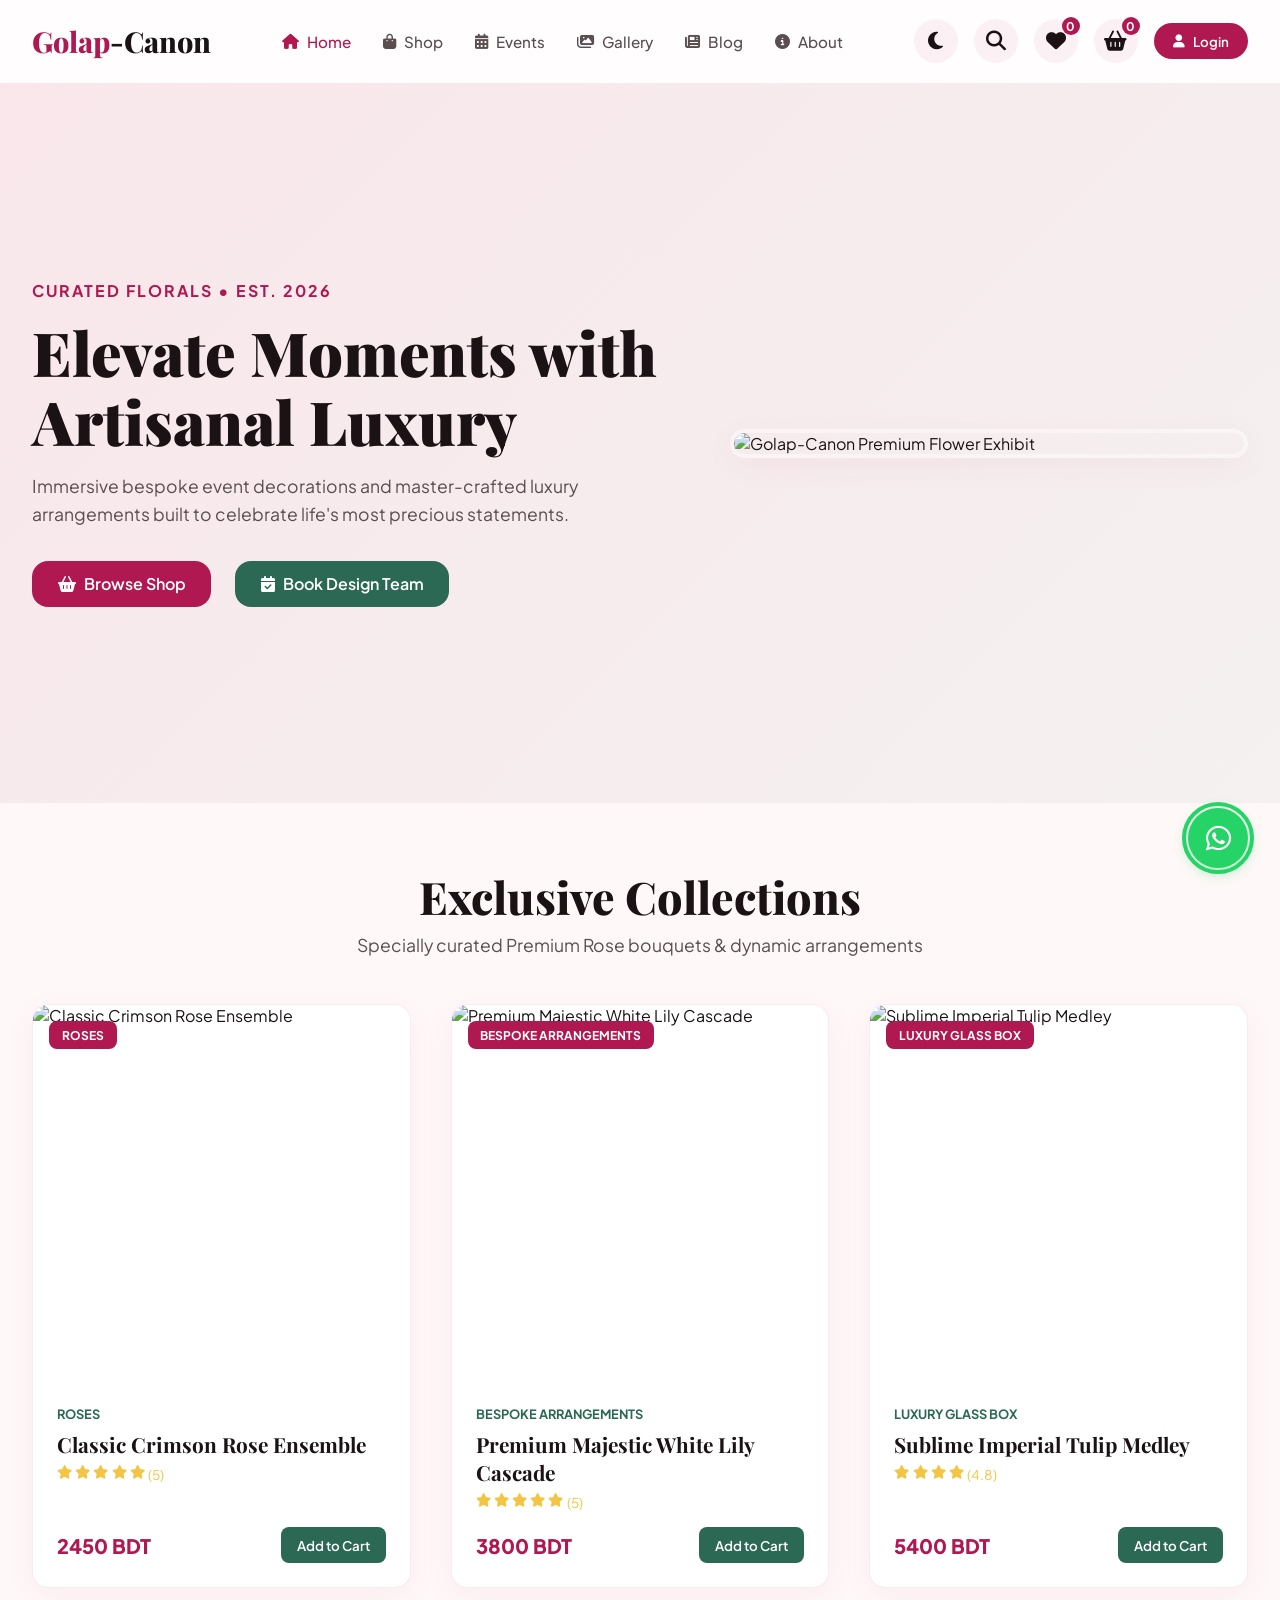
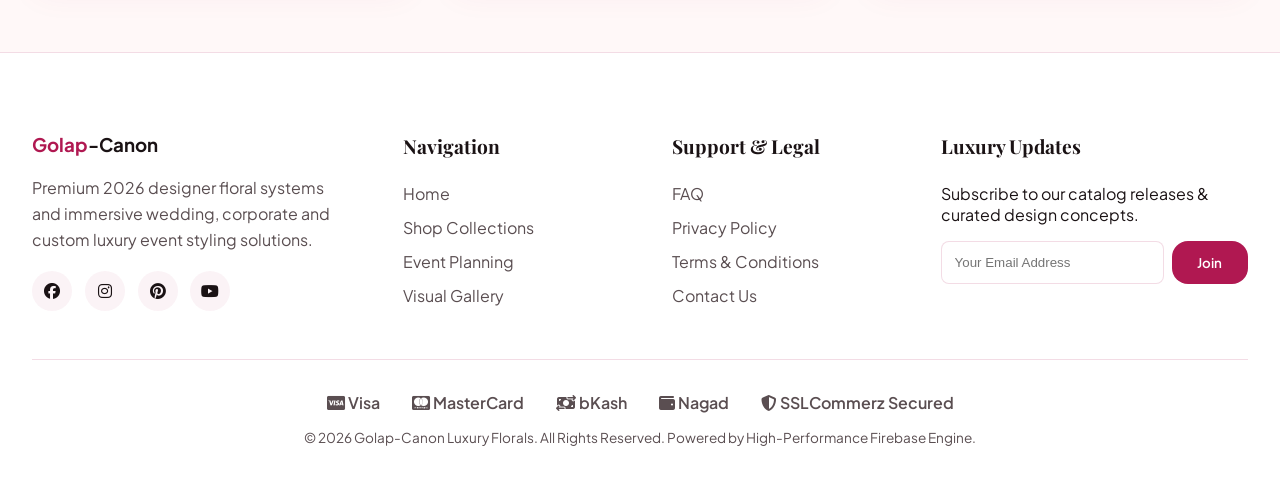
==== index.html @ d7769d06 "Add files via upload" ====
<!DOCTYPE html>
<html lang="en">
<head>
  <meta charset="UTF-8">
  <meta name="viewport" content="width=device-width, initial-scale=1.0">
  <title>Golap-Canon | Premium Luxury Flowers & Event Management</title>
  
  <!-- SEO Meta Tags -->
  <meta name="description" content="Discover premium luxury floral arrangements and bespoke event design. Wedding decoration, corporate setups, and instant delivery orders via Golap-Canon.">
  <meta name="keywords" content="flowers, event management, florist, wedding decor, Bangladesh florists, premium flowers, rose delivery, luxury bouquet">
  <meta name="author" content="Golap-Canon Team">
  <meta property="og:title" content="Golap-Canon | Premium Luxury Flowers & Event Management">
  <meta property="og:description" content="Experience premium floral luxury and expert event planning with immediate delivery.">
  <meta property="og:type" content="website">
  <meta name="twitter:card" content="summary_large_image">

  <!-- Schema.org Markup -->
  <script type="application/ld+json">
  {
    "@context": "https://schema.org",
    "@type": "Florist",
    "name": "Golap-Canon",
    "image": "https://images.unsplash.com/photo-1526047932273-341f2a7631f9",
    "priceRange": "$$$",
    "address": {
      "@type": "PostalAddress",
      "addressLocality": "Dhaka",
      "addressCountry": "BD"
    }
  }
  </script>

  <!-- Google Fonts & FontAwesome -->
  <link rel="preconnect" href="https://fonts.googleapis.com">
  <link rel="preconnect" href="https://fonts.gstatic.com" crossorigin>
  <link href="https://fonts.googleapis.com/css2?family=Playfair+Display:ital,wght@0,400..900;1,400..900&family=Plus+Jakarta+Sans:wght@300;400;500;600;700&display=swap" rel="stylesheet">
  <link rel="stylesheet" href="https://cdnjs.cloudflare.com/ajax/libs/font-awesome/6.4.0/css/all.min.css">
  
  <!-- Main Stylesheet Link -->
  <link rel="stylesheet" href="style.css">

  <!-- Firebase Compat App & Services CDNs -->
  <script src="https://www.gstatic.com/firebasejs/10.8.0/firebase-app-compat.js"></script>
  <script src="https://www.gstatic.com/firebasejs/10.8.0/firebase-auth-compat.js"></script>
  <script src="https://www.gstatic.com/firebasejs/10.8.0/firebase-firestore-compat.js"></script>
</head>
<body class="light-theme">

  <!-- Main Navigation Header -->
  <header class="main-header">
    <div class="header-container">
      <a href="#home" class="logo">
        <span class="logo-accent">Golap</span>-Canon
      </a>
      
      <nav class="navbar" id="navbar">
        <a href="#home" class="nav-link active"><i class="fa-solid fa-house"></i> Home</a>
        <a href="#shop" class="nav-link"><i class="fa-solid fa-bag-shopping"></i> Shop</a>
        <a href="#events" class="nav-link"><i class="fa-solid fa-calendar-days"></i> Events</a>
        <a href="#gallery" class="nav-link"><i class="fa-solid fa-images"></i> Gallery</a>
        <a href="#blog" class="nav-link"><i class="fa-solid fa-newspaper"></i> Blog</a>
        <a href="#about" class="nav-link"><i class="fa-solid fa-info-circle"></i> About</a>
        <a href="#admin-dashboard" class="nav-link admin-only-link" id="nav-admin-link" style="display: none;"><i class="fa-solid fa-user-shield"></i> Admin Panel</a>
      </nav>

      <div class="header-actions">
        <button id="theme-toggle" class="action-btn" title="Toggle Dark/Light Mode">
          <i class="fa-solid fa-moon"></i>
        </button>
        <button id="search-toggle" class="action-btn" title="Search">
          <i class="fa-solid fa-magnifying-glass"></i>
        </button>
        <button id="wishlist-toggle-btn" class="action-btn badge-btn" title="Wishlist">
          <i class="fa-solid fa-heart"></i>
          <span class="badge" id="wishlist-badge">0</span>
        </button>
        <button id="cart-toggle-btn" class="action-btn badge-btn" title="Shopping Cart">
          <i class="fa-solid fa-shopping-basket"></i>
          <span class="badge" id="cart-badge">0</span>
        </button>
        <button id="auth-toggle-btn" class="action-btn-primary" title="Account Access">
          <i class="fa-solid fa-user"></i> <span id="auth-btn-txt">Login</span>
        </button>
        <button class="hamburger" id="hamburger-menu" title="Menu">
          <i class="fa-solid fa-bars"></i>
        </button>
      </div>
    </div>

    <!-- Live Search Dropdown Box -->
    <div class="search-overlay-bar" id="search-overlay-bar">
      <div class="search-inner-container">
        <input type="text" id="live-search-input" placeholder="Search roses, event decors, dynamic bouquets...">
        <button id="close-search" class="action-btn"><i class="fa-solid fa-xmark"></i></button>
      </div>
      <div id="search-results-dropdown" class="search-results-dropdown"></div>
    </div>
  </header>

  <!-- Dynamic Views Container (SPA Content Injector) -->
  <main id="app-view">
    <!-- Content dynamic loads via Script Routing -->
  </main>

  <!-- FOOTER -->
  <footer class="main-footer">
    <div class="footer-grid">
      <div class="footer-info">
        <h3><span class="logo-accent">Golap</span>-Canon</h3>
        <p class="footer-desc">Premium 2026 designer floral systems and immersive wedding, corporate and custom luxury event styling solutions.</p>
        <div class="social-links">
          <a href="#" class="social-icon"><i class="fa-brands fa-facebook"></i></a>
          <a href="#" class="social-icon"><i class="fa-brands fa-instagram"></i></a>
          <a href="#" class="social-icon"><i class="fa-brands fa-pinterest"></i></a>
          <a href="#" class="social-icon"><i class="fa-brands fa-youtube"></i></a>
        </div>
      </div>
      <div class="footer-links">
        <h4>Navigation</h4>
        <ul>
          <li><a href="#home">Home</a></li>
          <li><a href="#shop">Shop Collections</a></li>
          <li><a href="#events">Event Planning</a></li>
          <li><a href="#gallery">Visual Gallery</a></li>
        </ul>
      </div>
      <div class="footer-links">
        <h4>Support & Legal</h4>
        <ul>
          <li><a href="#faq">FAQ</a></li>
          <li><a href="#privacy">Privacy Policy</a></li>
          <li><a href="#terms">Terms & Conditions</a></li>
          <li><a href="#contact">Contact Us</a></li>
        </ul>
      </div>
      <div class="footer-newsletter">
        <h4>Luxury Updates</h4>
        <p>Subscribe to our catalog releases & curated design concepts.</p>
        <form class="newsletter-form" id="newsletter-form">
          <input type="email" placeholder="Your Email Address" required>
          <button type="submit" class="btn-primary">Join</button>
        </form>
      </div>
    </div>
    <div class="footer-partners">
      <div class="partner-logos">
        <span><i class="fa-brands fa-cc-visa"></i> Visa</span>
        <span><i class="fa-brands fa-cc-mastercard"></i> MasterCard</span>
        <span><i class="fa-solid fa-money-bill-transfer"></i> bKash</span>
        <span><i class="fa-solid fa-wallet"></i> Nagad</span>
        <span><i class="fa-solid fa-shield-halved"></i> SSLCommerz Secured</span>
      </div>
      <p class="copyright">&copy; 2026 Golap-Canon Luxury Florals. All Rights Reserved. Powered by High-Performance Firebase Engine.</p>
    </div>
  </footer>

  <!-- AUTHENTICATION DIALOG (LOGIN/REGISTER/FORGOT PASSWORD) -->
  <div class="modal-overlay" id="auth-modal">
    <div class="modal-content glassmorphism auth-card">
      <button class="close-modal-btn" id="close-auth-modal"><i class="fa-solid fa-xmark"></i></button>
      
      <!-- Tab Controls -->
      <div class="auth-tabs">
        <button class="auth-tab-btn active" id="tab-login-btn">Login</button>
        <button class="auth-tab-btn" id="tab-register-btn">Register</button>
      </div>

      <!-- Login View -->
      <div class="auth-form-container active" id="login-form-panel">
        <form id="login-form">
          <div class="form-group">
            <label><i class="fa-solid fa-envelope"></i> Email Address</label>
            <input type="email" id="login-email" required placeholder="name@example.com">
          </div>
          <div class="form-group">
            <label><i class="fa-solid fa-lock"></i> Password</label>
            <input type="password" id="login-password" required placeholder="••••••••">
          </div>
          <div class="form-actions-row">
            <button type="button" class="text-link-btn" id="forgot-pw-trigger">Forgot Password?</button>
          </div>
          <button type="submit" class="btn-primary w-100">Sign In</button>
        </form>
      </div>

      <!-- Register View -->
      <div class="auth-form-container" id="register-form-panel">
        <form id="register-form">
          <div class="form-group">
            <label><i class="fa-solid fa-user"></i> Full Name</label>
            <input type="text" id="register-name" required placeholder="John Doe">
          </div>
          <div class="form-group">
            <label><i class="fa-solid fa-phone"></i> Phone Number</label>
            <input type="tel" id="register-phone" required placeholder="01XXXXXXXXX">
          </div>
          <div class="form-group">
            <label><i class="fa-solid pointer-events-none-envelope"></i> Email Address</label>
            <input type="email" id="register-email" required placeholder="name@example.com">
          </div>
          <div class="form-group">
            <label><i class="fa-solid fa-lock"></i> Create Password</label>
            <input type="password" id="register-password" required placeholder="Minimum 6 characters">
          </div>
          <button type="submit" class="btn-secondary w-100">Create Account</button>
        </form>
      </div>

      <!-- Password Reset View -->
      <div class="auth-form-container" id="forgot-form-panel" style="display: none;">
        <h3 class="auth-heading">Reset Password</h3>
        <p class="auth-sub">Enter your email and we'll send you dynamic reset recovery details.</p>
        <form id="forgot-form">
          <div class="form-group">
            <label>Email Address</label>
            <input type="email" id="forgot-email" required placeholder="name@example.com">
          </div>
          <button type="submit" class="btn-primary w-100">Send Reset Link</button>
          <button type="button" class="btn-text w-100 mt-2" id="back-to-login">Back to Login</button>
        </form>
      </div>

      <div class="auth-divider"><span>OR</span></div>
      <button class="btn-google-auth" id="google-login-btn">
        <img src="https://images.unsplash.com/photo-1573804633927-bfcbcd909acd?w=40&auto=format&fit=crop&q=60" alt="G"> Continue with Google
      </button>
    </div>
  </div>

  <!-- SHOPPING CART SLIDE OVERLAY -->
  <div class="cart-slide-overlay" id="cart-slide-overlay">
    <div class="cart-slide-panel">
      <div class="cart-slide-header">
        <h3><i class="fa-solid fa-shopping-basket"></i> Curated Cart</h3>
        <button id="close-cart-btn" class="close-slide-btn"><i class="fa-solid fa-xmark"></i></button>
      </div>
      <div class="cart-items-wrapper" id="cart-items-wrapper">
        <!-- Dyn. Rendered Items -->
      </div>
      <div class="cart-summary-wrapper">
        <div class="summary-row">
          <span>Subtotal</span>
          <span id="cart-subtotal">0.00 BDT</span>
        </div>
        <div class="summary-row">
          <span>Coupon Applied</span>
          <span id="cart-discount">-0.00 BDT</span>
        </div>
        <div class="form-group inline-group">
          <input type="text" id="coupon-code-input" placeholder="COUPON CODE">
          <button class="btn-primary" id="apply-coupon-btn">Apply</button>
        </div>
        <div class="summary-total-row">
          <span>Grand Total</span>
          <span id="cart-grand-total">0.00 BDT</span>
        </div>
        <button id="cart-checkout-trigger" class="btn-primary w-100 mt-3">Proceed to Checkout</button>
      </div>
    </div>
  </div>

  <!-- WISHLIST SIDE OVERLAY -->
  <div class="cart-slide-overlay" id="wishlist-slide-overlay">
    <div class="cart-slide-panel">
      <div class="cart-slide-header">
        <h3><i class="fa-solid fa-heart"></i> Curated Wishlist</h3>
        <button id="close-wishlist-btn" class="close-slide-btn"><i class="fa-solid fa-xmark"></i></button>
      </div>
      <div class="cart-items-wrapper" id="wishlist-items-wrapper">
        <!-- Dyn. Rendered Wishlist Items -->
      </div>
    </div>
  </div>

  <!-- EVENT BOOKING MODAL -->
  <div class="modal-overlay" id="event-booking-modal">
    <div class="modal-content glassmorphism">
      <button class="close-modal-btn" id="close-event-modal"><i class="fa-solid fa-xmark"></i></button>
      <h2 class="section-title">Inquire Event Booking</h2>
      <form id="event-booking-form">
        <div class="form-grid">
          <div class="form-group">
            <label>Full Name</label>
            <input type="text" id="evt-name" required placeholder="Your Name">
          </div>
          <div class="form-group">
            <label>Phone Number</label>
            <input type="tel" id="evt-phone" required placeholder="01XXXXXXXXX">
          </div>
          <div class="form-group">
            <label>Event Type</label>
            <select id="evt-type" required>
              <option value="Wedding">Wedding Decoration</option>
              <option value="Birthday">Birthday Styling</option>
              <option value="Anniversary">Anniversary Setup</option>
              <option value="Corporate">Corporate Presentation</option>
              <option value="Custom">Custom Immersive Theme</option>
            </select>
          </div>
          <div class="form-group">
            <label>Event Date</label>
            <input type="date" id="evt-date" required>
          </div>
          <div class="form-group flex-full">
            <label>Desired Location / Venue Details</label>
            <input type="text" id="evt-venue" required placeholder="Grand Ballroom, InterContinental, etc.">
          </div>
          <div class="form-group flex-full">
            <label>Aesthetic Preferences / Notes</label>
            <textarea id="evt-notes" rows="3" placeholder="Tell us about the colors, flowers, and visual setup you desire..."></textarea>
          </div>
        </div>
        <button type="submit" class="btn-primary w-100 mt-3">Submit Visual Inquiry</button>
      </form>
    </div>
  </div>

  <!-- QUICK VIEW MODAL -->
  <div class="modal-overlay" id="quickview-modal">
    <div class="modal-content glassmorphism quickview-card">
      <button class="close-modal-btn" id="close-quickview-modal"><i class="fa-solid fa-xmark"></i></button>
      <div id="quickview-content-wrapper">
        <!-- Dynamic content goes here -->
      </div>
    </div>
  </div>

  <!-- SYSTEM NOTIFICATIONS CONTAINER -->
  <div class="toast-container" id="toast-container"></div>

  <!-- FLOATING WHATSAPP BUTTON -->
  <div class="floating-whatsapp-widget" id="floating-whatsapp-widget">
    <a href="#" target="_blank" id="whatsapp-widget-anchor" aria-label="WhatsApp Live Chat Support">
      <span class="pulse-ring"></span>
      <i class="fa-brands fa-whatsapp"></i>
    </a>
  </div>

  <!-- Main System Script Module -->
  <script src="script.js"></script>
</body>
</html>
---- style.css ----
/* ==========================================================================
   CSS CUSTOM VARIABLES & PALETTE SYSTEM
   ========================================================================== */
:root {
  --primary: #B01851;
  --primary-rgb: 176, 24, 81;
  --secondary: #2B6954;
  --secondary-rgb: 43, 105, 84;
  --accent: #F4C542;
  --bg-light: #FFF8F8;
  --bg-surface: #FFFFFF;
  --text-primary: #1A1214;
  --text-secondary: #5A4E51;
  --border-color: rgba(176, 24, 81, 0.15);
  --glass-bg: rgba(255, 255, 255, 0.65);
  --glass-border: rgba(255, 255, 255, 0.4);
  --glass-shadow: rgba(43, 10, 20, 0.05);
  --card-shadow: 0 8px 32px 0 rgba(176, 24, 81, 0.05);
  --transition: all 0.4s cubic-bezier(0.16, 1, 0.3, 1);
  --border-radius-lg: 24px;
  --border-radius-md: 16px;
  --border-radius-sm: 8px;
  --font-heading: 'Playfair Display', serif;
  --font-body: 'Plus Jakarta Sans', sans-serif;
}

/* Dark Theme Variables */
body.dark-theme {
  --bg-light: #0C0708;
  --bg-surface: #140E10;
  --text-primary: #FFF0F2;
  --text-secondary: #BFAFB2;
  --border-color: rgba(176, 24, 81, 0.3);
  --glass-bg: rgba(20, 14, 16, 0.8);
  --glass-border: rgba(255, 255, 255, 0.08);
  --glass-shadow: rgba(0, 0, 0, 0.6);
  --card-shadow: 0 8px 32px 0 rgba(0, 0, 0, 0.4);
}

/* ==========================================================================
   RESET & SYSTEM BASICS
   ========================================================================== */
* {
  box-sizing: border-box;
  margin: 0;
  padding: 0;
}
html {
  scroll-behavior: smooth;
  font-family: var(--font-body);
  background-color: var(--bg-light);
  color: var(--text-primary);
}
body {
  min-height: 100vh;
  display: flex;
  flex-direction: column;
  overflow-x: hidden;
  transition: background-color 0.4s ease, color 0.4s ease;
}
a {
  text-decoration: none;
  color: inherit;
  transition: var(--transition);
}
button {
  background: none;
  border: none;
  font-family: inherit;
  cursor: pointer;
}
img {
  max-width: 100%;
  display: block;
}

/* ==========================================================================
   PREMIUM GLASSMORPHISM & UTILITY MIXINS
   ========================================================================== */
.glassmorphism {
  background: var(--glass-bg);
  backdrop-filter: blur(20px);
  -webkit-backdrop-filter: blur(20px);
  border: 1px solid var(--glass-border);
  box-shadow: var(--glass-shadow);
}

/* ==========================================================================
   HEADER & NAVIGATION BAR
   ========================================================================== */
.main-header {
  position: sticky;
  top: 0;
  z-index: 1000;
  background: var(--glass-bg);
  backdrop-filter: blur(15px);
  -webkit-backdrop-filter: blur(15px);
  border-bottom: 1px solid var(--glass-border);
  box-shadow: var(--glass-shadow);
  transition: var(--transition);
}
.header-container {
  max-width: 1400px;
  margin: 0 auto;
  padding: 1.2rem 2rem;
  display: flex;
  align-items: center;
  justify-content: space-between;
}
.logo {
  font-family: var(--font-heading);
  font-size: 1.8rem;
  font-weight: 800;
  color: var(--text-primary);
}
.logo-accent {
  color: var(--primary);
}
.navbar {
  display: flex;
  gap: 2rem;
  align-items: center;
}
.nav-link {
  font-size: 0.95rem;
  font-weight: 500;
  color: var(--text-secondary);
  padding: 0.5rem 0;
  display: flex;
  align-items: center;
  gap: 0.5rem;
}
.nav-link:hover, .nav-link.active {
  color: var(--primary);
}
.header-actions {
  display: flex;
  gap: 1rem;
  align-items: center;
}
.action-btn {
  font-size: 1.25rem;
  color: var(--text-primary);
  width: 44px;
  height: 44px;
  border-radius: 50%;
  display: flex;
  align-items: center;
  justify-content: center;
  background: rgba(var(--primary-rgb), 0.05);
  transition: var(--transition);
}
.action-btn:hover {
  background: rgba(var(--primary-rgb), 0.15);
  color: var(--primary);
  transform: translateY(-2px);
}
.action-btn-primary {
  display: flex;
  align-items: center;
  gap: 0.5rem;
  padding: 0.6rem 1.2rem;
  border-radius: var(--border-radius-lg);
  background: var(--primary);
  color: #fff;
  font-weight: 600;
}
.action-btn-primary:hover {
  opacity: 0.95;
}
.badge-btn {
  position: relative;
}
.badge {
  position: absolute;
  top: -2px;
  right: -2px;
  background: var(--primary);
  color: #fff;
  font-size: 0.75rem;
  min-width: 18px;
  height: 18px;
  border-radius: 50%;
  display: flex;
  align-items: center;
  justify-content: center;
  font-weight: bold;
}
.hamburger {
  display: none;
  font-size: 1.5rem;
  color: var(--text-primary);
}

/* Search Dropdown Panel */
.search-overlay-bar {
  display: none;
  background: var(--bg-surface);
  border-bottom: 2px solid var(--border-color);
  padding: 1rem 2rem;
  position: absolute;
  top: 100%;
  left: 0;
  right: 0;
  z-index: 99;
}
.search-inner-container {
  max-width: 800px;
  margin: 0 auto;
  display: flex;
  gap: 1rem;
}
.search-inner-container input {
  flex: 1;
  background: rgba(var(--primary-rgb), 0.04);
  border: 1px solid var(--border-color);
  padding: 0.8rem 1.2rem;
  border-radius: var(--border-radius-md);
  color: var(--text-primary);
  font-size: 1rem;
}
.search-results-dropdown {
  max-width: 800px;
  margin: 0.5rem auto 0 auto;
  background: var(--bg-surface);
  border-radius: var(--border-radius-sm);
  max-height: 250px;
  overflow-y: auto;
}
.search-result-item {
  display: flex;
  align-items: center;
  gap: 1rem;
  padding: 0.8rem;
  border-bottom: 1px solid rgba(0,0,0,0.05);
}
.search-result-item img {
  width: 50px;
  height: 50px;
  object-fit: cover;
  border-radius: var(--border-radius-sm);
}

/* ==========================================================================
   BUTTONS & ACTIONS
   ========================================================================== */
.btn-primary {
  background: var(--primary);
  color: #fff;
  padding: 0.8rem 1.6rem;
  border-radius: var(--border-radius-md);
  font-weight: 600;
  display: inline-flex;
  align-items: center;
  gap: 0.5rem;
  transition: var(--transition);
}
.btn-primary:hover {
  background: #901140;
  transform: translateY(-2px);
}
.btn-secondary {
  background: var(--secondary);
  color: #fff;
  padding: 0.8rem 1.6rem;
  border-radius: var(--border-radius-md);
  font-weight: 600;
  display: inline-flex;
  align-items: center;
  gap: 0.5rem;
  transition: var(--transition);
}
.btn-secondary:hover {
  background: #1e4d3d;
  transform: translateY(-2px);
}
.btn-outline {
  border: 2px solid var(--primary);
  color: var(--primary);
  padding: 0.75rem 1.5rem;
  border-radius: var(--border-radius-md);
  font-weight: 600;
  display: inline-flex;
  align-items: center;
  gap: 0.5rem;
  transition: var(--transition);
}
.btn-outline:hover {
  background: var(--primary);
  color: #fff;
}

/* ==========================================================================
   HERO / BANNER LAYOUT
   ========================================================================== */
.hero-slider-section {
  position: relative;
  min-height: 80vh;
  display: flex;
  align-items: center;
  background: linear-gradient(135deg, rgba(176, 24, 81, 0.08) 0%, rgba(43, 105, 84, 0.05) 100%);
  padding: 4rem 2rem;
  overflow: hidden;
}
.hero-grid {
  max-width: 1400px;
  margin: 0 auto;
  display: grid;
  grid-template-columns: 1.1fr 0.9fr;
  gap: 4rem;
  align-items: center;
}
.hero-visual-card {
  position: relative;
}
.hero-visual-card img {
  border-radius: var(--border-radius-lg);
  box-shadow: var(--card-shadow);
  border: 4px solid var(--glass-border);
}
.hero-label {
  color: var(--primary);
  font-weight: 700;
  text-transform: uppercase;
  letter-spacing: 2px;
}
.hero-title {
  font-family: var(--font-heading);
  font-size: 3.8rem;
  line-height: 1.15;
  margin: 1rem 0;
  font-weight: 900;
}
.hero-description {
  font-size: 1.1rem;
  line-height: 1.6;
  color: var(--text-secondary);
  margin-bottom: 2rem;
}
.hero-btn-row {
  display: flex;
  gap: 1.5rem;
}

/* ==========================================================================
   DYNAMIC PRODUCT CATALOG & EVENT CARD SYSTEMS
   ========================================================================== */
.catalog-container {
  max-width: 1400px;
  margin: 0 auto;
  padding: 4rem 2rem;
}
.section-header-box {
  text-align: center;
  margin-bottom: 3rem;
}
.section-title {
  font-family: var(--font-heading);
  font-size: 2.8rem;
  font-weight: 800;
  margin-bottom: 0.5rem;
}
.section-subtitle {
  color: var(--text-secondary);
  font-size: 1.1rem;
}

/* Catalog Filter System */
.catalog-filter-row {
  display: flex;
  flex-wrap: wrap;
  justify-content: space-between;
  align-items: center;
  gap: 1.5rem;
  margin-bottom: 2.5rem;
  background: var(--glass-bg);
  padding: 1.2rem;
  border-radius: var(--border-radius-md);
  border: 1px solid var(--glass-border);
}
.filter-tabs {
  display: flex;
  gap: 0.8rem;
  flex-wrap: wrap;
}
.filter-tab {
  padding: 0.6rem 1.2rem;
  border-radius: var(--border-radius-lg);
  background: var(--bg-surface);
  border: 1px solid var(--border-color);
  color: var(--text-secondary);
  font-weight: 500;
  transition: var(--transition);
}
.filter-tab.active, .filter-tab:hover {
  background: var(--primary);
  color: #fff;
  border-color: var(--primary);
}
.filter-options {
  display: flex;
  gap: 1rem;
  align-items: center;
}
.filter-select {
  padding: 0.6rem 1.2rem;
  border-radius: var(--border-radius-md);
  border: 1px solid var(--border-color);
  background: var(--bg-surface);
  color: var(--text-primary);
}

/* Standard Premium Card */
.grid-layout {
  display: grid;
  grid-template-columns: repeat(auto-fill, minmax(280px, 1fr));
  gap: 2.5rem;
}
.premium-card {
  background: var(--bg-surface);
  border-radius: var(--border-radius-md);
  overflow: hidden;
  box-shadow: var(--card-shadow);
  border: 1px solid rgba(var(--primary-rgb), 0.08);
  transition: var(--transition);
  position: relative;
  display: flex;
  flex-direction: column;
}
.premium-card:hover {
  transform: translateY(-8px);
  box-shadow: 0 16px 40px rgba(var(--primary-rgb), 0.12);
}
.card-media {
  position: relative;
  aspect-ratio: 1;
  overflow: hidden;
}
.card-media img {
  width: 100%;
  height: 100%;
  object-fit: cover;
  transition: var(--transition);
}
.premium-card:hover .card-media img {
  transform: scale(1.08);
}
.badge-tag {
  position: absolute;
  top: 1rem;
  left: 1rem;
  background: var(--primary);
  color: #fff;
  font-size: 0.75rem;
  font-weight: 700;
  padding: 0.4rem 0.8rem;
  border-radius: var(--border-radius-sm);
  text-transform: uppercase;
}
.card-actions-overlay {
  position: absolute;
  top: 1rem;
  right: -50px;
  display: flex;
  flex-direction: column;
  gap: 0.5rem;
  transition: var(--transition);
}
.premium-card:hover .card-actions-overlay {
  right: 1rem;
}
.overlay-action-btn {
  background: var(--bg-surface);
  color: var(--text-primary);
  width: 40px;
  height: 40px;
  border-radius: 50%;
  box-shadow: 0 4px 10px rgba(0,0,0,0.1);
  display: flex;
  align-items: center;
  justify-content: center;
}
.overlay-action-btn:hover {
  background: var(--primary);
  color: #fff;
}
.card-details {
  padding: 1.5rem;
  display: flex;
  flex-direction: column;
  flex-grow: 1;
}
.card-category {
  font-size: 0.8rem;
  text-transform: uppercase;
  color: var(--secondary);
  font-weight: 700;
  margin-bottom: 0.5rem;
}
.card-title {
  font-family: var(--font-heading);
  font-size: 1.3rem;
  font-weight: 700;
  margin-bottom: 0.5rem;
}
.rating-row {
  display: flex;
  gap: 0.2rem;
  color: var(--accent);
  font-size: 0.85rem;
  margin-bottom: 1rem;
}
.price-row {
  display: flex;
  justify-content: space-between;
  align-items: center;
  margin-top: auto;
}
.price {
  font-size: 1.25rem;
  font-weight: 800;
  color: var(--primary);
}
.card-buy-btn {
  background: var(--secondary);
  color: #fff;
  padding: 0.6rem 1rem;
  border-radius: var(--border-radius-sm);
  font-weight: 600;
}

/* ==========================================================================
   EVENT PLANNING VIEWS
   ========================================================================== */
.events-section {
  max-width: 1400px;
  margin: 0 auto;
  padding: 4rem 2rem;
}
.events-promo-grid {
  display: grid;
  grid-template-columns: repeat(auto-fit, minmax(300px, 1fr));
  gap: 2.5rem;
  margin-bottom: 4rem;
}
.event-service-card {
  position: relative;
  border-radius: var(--border-radius-lg);
  overflow: hidden;
  height: 450px;
}
.event-service-card img {
  width: 100%;
  height: 100%;
  object-fit: cover;
  transition: var(--transition);
}
.event-service-card:hover img {
  transform: scale(1.05);
}
.event-service-overlay {
  position: absolute;
  inset: 0;
  background: linear-gradient(to top, rgba(0,0,0,0.85) 0%, rgba(0,0,0,0.2) 60%, transparent 100%);
  display: flex;
  flex-direction: column;
  justify-content: flex-end;
  padding: 2.5rem;
  color: #fff;
}
.event-service-overlay h3 {
  font-family: var(--font-heading);
  font-size: 1.8rem;
  margin-bottom: 0.5rem;
}
.event-service-overlay p {
  font-size: 0.95rem;
  opacity: 0.85;
  margin-bottom: 1.5rem;
}

/* ==========================================================================
   WISHLIST / CART OVERLAYS (GLASSMORPHIC SLIDERS)
   ========================================================================== */
.cart-slide-overlay {
  position: fixed;
  inset: 0;
  z-index: 2000;
  background: rgba(0, 0, 0, 0.4);
  backdrop-filter: blur(8px);
  opacity: 0;
  pointer-events: none;
  transition: opacity 0.4s ease;
}
.cart-slide-overlay.active {
  opacity: 1;
  pointer-events: auto;
}
.cart-slide-panel {
  position: absolute;
  top: 0;
  right: -450px;
  width: 100%;
  max-width: 450px;
  height: 100%;
  background: var(--bg-surface);
  box-shadow: -10px 0 30px rgba(0,0,0,0.15);
  display: flex;
  flex-direction: column;
  transition: right 0.4s cubic-bezier(0.16, 1, 0.3, 1);
}
.cart-slide-overlay.active .cart-slide-panel {
  right: 0;
}
.cart-slide-header {
  padding: 1.5rem;
  border-bottom: 1px solid var(--border-color);
  display: flex;
  justify-content: space-between;
  align-items: center;
}
.close-slide-btn {
  font-size: 1.5rem;
  color: var(--text-primary);
}
.cart-items-wrapper {
  flex: 1;
  overflow-y: auto;
  padding: 1.5rem;
}
.cart-item {
  display: flex;
  gap: 1rem;
  padding-bottom: 1.2rem;
  margin-bottom: 1.2rem;
  border-bottom: 1px solid rgba(176, 24, 81, 0.08);
}
.cart-item img {
  width: 70px;
  height: 70px;
  object-fit: cover;
  border-radius: var(--border-radius-sm);
}
.cart-item-details {
  flex: 1;
}
.cart-item-title {
  font-weight: 600;
  font-size: 0.95rem;
}
.cart-item-price {
  color: var(--primary);
  font-weight: 700;
  font-size: 0.9rem;
}
.cart-item-qty {
  display: flex;
  align-items: center;
  gap: 0.5rem;
  margin-top: 0.5rem;
}
.qty-btn {
  width: 24px;
  height: 24px;
  background: rgba(var(--primary-rgb), 0.08);
  border-radius: 50%;
  display: flex;
  align-items: center;
  justify-content: center;
  font-size: 0.8rem;
}
.cart-summary-wrapper {
  padding: 1.5rem;
  background: rgba(var(--primary-rgb), 0.02);
  border-top: 1px solid var(--border-color);
}
.summary-row {
  display: flex;
  justify-content: space-between;
  margin-bottom: 0.8rem;
}
.summary-total-row {
  display: flex;
  justify-content: space-between;
  font-weight: 800;
  font-size: 1.2rem;
  border-top: 1.5px solid var(--border-color);
  padding-top: 0.8rem;
  margin-top: 0.8rem;
}

/* ==========================================================================
   CHECKOUT PAGE VIEW
   ========================================================================== */
.checkout-view-layout {
  max-width: 1400px;
  margin: 0 auto;
  padding: 4rem 2rem;
  display: grid;
  grid-template-columns: 1.2fr 0.8fr;
  gap: 4rem;
}
.form-grid {
  display: grid;
  grid-template-columns: 1fr 1fr;
  gap: 1.5rem;
}
.form-group {
  display: flex;
  flex-direction: column;
  gap: 0.5rem;
}
.form-group.flex-full {
  grid-column: span 2;
}
.form-group label {
  font-weight: 600;
  font-size: 0.9rem;
}
.form-group input, .form-group select, .form-group textarea {
  padding: 0.8rem 1.2rem;
  border-radius: var(--border-radius-md);
  border: 1px solid var(--border-color);
  background: var(--bg-surface);
  color: var(--text-primary);
  font-family: inherit;
}
.inline-group {
  flex-direction: row;
}
.payment-selector {
  display: grid;
  grid-template-columns: repeat(auto-fit, minmax(110px, 1fr));
  gap: 1rem;
  margin-top: 0.5rem;
}
.payment-card-option {
  border: 1px solid var(--border-color);
  border-radius: var(--border-radius-md);
  padding: 1rem;
  text-align: center;
  cursor: pointer;
  background: var(--bg-surface);
}
.payment-card-option.active {
  border-color: var(--primary);
  background: rgba(var(--primary-rgb), 0.04);
}

/* ==========================================================================
   MODAL WINDOW BASE & THEME STYLING
   ========================================================================== */
.modal-overlay {
  position: fixed;
  inset: 0;
  z-index: 3000;
  background: rgba(0, 0, 0, 0.4);
  backdrop-filter: blur(10px);
  display: none;
  align-items: center;
  justify-content: center;
  padding: 2rem;
}
.modal-overlay.active {
  display: flex;
}
.modal-content {
  width: 100%;
  max-width: 650px;
  padding: 3rem;
  border-radius: var(--border-radius-lg);
  position: relative;
  max-height: 90vh;
  overflow-y: auto;
}
.close-modal-btn {
  position: absolute;
  top: 1.5rem;
  right: 1.5rem;
  font-size: 1.5rem;
  color: var(--text-primary);
}

/* Auth Card Styles */
.auth-card {
  max-width: 480px;
}
.auth-tabs {
  display: flex;
  gap: 1rem;
  border-bottom: 2px solid rgba(var(--primary-rgb), 0.08);
  margin-bottom: 2rem;
}
.auth-tab-btn {
  font-size: 1.2rem;
  font-weight: 700;
  padding: 0.8rem 1rem;
  color: var(--text-secondary);
}
.auth-tab-btn.active {
  color: var(--primary);
  border-bottom: 3.5px solid var(--primary);
}
.auth-form-container {
  display: none;
}
.auth-form-container.active {
  display: block;
}
.auth-divider {
  display: flex;
  align-items: center;
  text-align: center;
  margin: 1.5rem 0;
  color: var(--text-secondary);
}
.auth-divider::before, .auth-divider::after {
  content: '';
  flex: 1;
  border-bottom: 1.5px solid rgba(var(--primary-rgb), 0.08);
}
.auth-divider span {
  padding: 0 10px;
}
.btn-google-auth {
  display: flex;
  align-items: center;
  justify-content: center;
  gap: 1rem;
  width: 100%;
  padding: 0.8rem;
  border: 1px solid var(--border-color);
  border-radius: var(--border-radius-md);
  background: var(--bg-surface);
  color: var(--text-primary);
  font-weight: 600;
}

/* QuickView Card */
.quickview-card {
  max-width: 850px;
}
.quickview-grid {
  display: grid;
  grid-template-columns: 1fr 1fr;
  gap: 2.5rem;
}
.quickview-gallery img {
  border-radius: var(--border-radius-md);
  width: 100%;
  aspect-ratio: 1;
  object-fit: cover;
}

/* ==========================================================================
   ADMIN PANEL DASHBOARD
   ========================================================================== */
.admin-layout {
  display: grid;
  grid-template-columns: 280px 1fr;
  min-height: 100vh;
  background: var(--bg-light);
}
.admin-sidebar {
  background: var(--bg-surface);
  border-right: 1.5px solid var(--border-color);
  padding: 2.5rem 1.5rem;
  display: flex;
  flex-direction: column;
}
.admin-nav {
  display: flex;
  flex-direction: column;
  gap: 0.8rem;
  margin-top: 2.5rem;
}
.admin-nav-btn {
  display: flex;
  align-items: center;
  gap: 1rem;
  padding: 0.8rem 1.2rem;
  border-radius: var(--border-radius-md);
  color: var(--text-secondary);
  font-weight: 600;
  transition: var(--transition);
}
.admin-nav-btn:hover, .admin-nav-btn.active {
  background: rgba(var(--primary-rgb), 0.08);
  color: var(--primary);
}
.admin-content-area {
  padding: 3rem;
  overflow-y: auto;
}
.dashboard-stat-grid {
  display: grid;
  grid-template-columns: repeat(auto-fit, minmax(220px, 1fr));
  gap: 1.8rem;
  margin-bottom: 3rem;
}
.stat-card {
  background: var(--bg-surface);
  border-radius: var(--border-radius-md);
  padding: 2rem;
  box-shadow: var(--card-shadow);
  border-left: 5px solid var(--primary);
}
.stat-val {
  font-size: 2.2rem;
  font-weight: 800;
  color: var(--text-primary);
  margin-top: 0.5rem;
}

/* Standard Admin Forms & Controls */
.admin-action-bar {
  display: flex;
  justify-content: space-between;
  align-items: center;
  margin-bottom: 2rem;
}
.admin-table-container {
  background: var(--bg-surface);
  border-radius: var(--border-radius-md);
  overflow-x: auto;
  box-shadow: var(--card-shadow);
  margin-bottom: 2.5rem;
}
.admin-table {
  width: 100%;
  border-collapse: collapse;
  text-align: left;
}
.admin-table th, .admin-table td {
  padding: 1.2rem;
  border-bottom: 1.5px solid rgba(var(--primary-rgb), 0.05);
}
.admin-table th {
  background: rgba(var(--primary-rgb), 0.02);
  color: var(--text-secondary);
  font-weight: 700;
}
.table-img {
  width: 50px;
  height: 50px;
  object-fit: cover;
  border-radius: var(--border-radius-sm);
}

/* ==========================================================================
   FLOATING WHATSAPP & SYSTEM TOASTS
   ========================================================================== */
.floating-whatsapp-widget {
  position: fixed;
  bottom: 2rem;
  right: 2rem;
  z-index: 1500;
}
.floating-whatsapp-widget a {
  display: flex;
  align-items: center;
  justify-content: center;
  width: 60px;
  height: 60px;
  border-radius: 50%;
  background: #25D366;
  color: #fff;
  font-size: 1.8rem;
  box-shadow: 0 4px 15px rgba(37, 211, 102, 0.45);
}
.pulse-ring {
  content: '';
  position: absolute;
  inset: -6px;
  border: 4px solid #25D366;
  border-radius: 50%;
  animation: pulse-ring-anim 1.5s infinite;
}
@keyframes pulse-ring-anim {
  0% { transform: scale(0.9); opacity: 1; }
  100% { transform: scale(1.3); opacity: 0; }
}

/* Toast Notification Messages */
.toast-container {
  position: fixed;
  bottom: 2rem;
  left: 2rem;
  z-index: 4000;
  display: flex;
  flex-direction: column;
  gap: 0.8rem;
}
.toast-message {
  background: var(--bg-surface);
  border-left: 5px solid var(--primary);
  color: var(--text-primary);
  padding: 1rem 1.5rem;
  border-radius: var(--border-radius-sm);
  box-shadow: 0 10px 30px rgba(0,0,0,0.15);
  display: flex;
  align-items: center;
  gap: 1rem;
  animation: slide-in-toast 0.4s ease forwards;
}
@keyframes slide-in-toast {
  0% { transform: translateX(-100%); opacity: 0; }
  100% { transform: translateX(0); opacity: 1; }
}

/* ==========================================================================
   BLOG & GALLERY VISUAL SECTIONS
   ========================================================================== */
.gallery-section {
  max-width: 1400px;
  margin: 0 auto;
  padding: 4rem 2rem;
}
.gallery-grid {
  display: grid;
  grid-template-columns: repeat(auto-fill, minmax(320px, 1fr));
  gap: 1.5rem;
}
.gallery-item {
  position: relative;
  border-radius: var(--border-radius-md);
  overflow: hidden;
  aspect-ratio: 1;
}
.gallery-item img {
  width: 100%;
  height: 100%;
  object-fit: cover;
  transition: var(--transition);
}
.gallery-item:hover img {
  transform: scale(1.05);
}

.blog-section {
  max-width: 1400px;
  margin: 0 auto;
  padding: 4rem 2rem;
}
.blog-grid {
  display: grid;
  grid-template-columns: repeat(auto-fill, minmax(350px, 1fr));
  gap: 2.5rem;
}
.blog-post-card {
  background: var(--bg-surface);
  border-radius: var(--border-radius-md);
  overflow: hidden;
  box-shadow: var(--card-shadow);
  border: 1px solid var(--border-color);
}
.blog-post-media img {
  width: 100%;
  height: 220px;
  object-fit: cover;
}
.blog-post-body {
  padding: 1.8rem;
}
.blog-post-date {
  font-size: 0.8rem;
  color: var(--primary);
  font-weight: 700;
  margin-bottom: 0.5rem;
}
.blog-post-title {
  font-family: var(--font-heading);
  font-size: 1.4rem;
  font-weight: 700;
  margin-bottom: 1rem;
}

/* ==========================================================================
   FOOTER SYSTEMS
   ========================================================================== */
.main-footer {
  background: var(--bg-surface);
  border-top: 1.5px solid var(--border-color);
  margin-top: auto;
  padding: 5rem 2rem 2rem 2rem;
}
.footer-grid {
  max-width: 1400px;
  margin: 0 auto;
  display: grid;
  grid-template-columns: 1.2fr 0.8fr 0.8fr 1.2fr;
  gap: 4rem;
  margin-bottom: 3rem;
}
.footer-desc {
  color: var(--text-secondary);
  line-height: 1.6;
  margin: 1.2rem 0;
}
.social-links {
  display: flex;
  gap: 0.8rem;
}
.social-icon {
  width: 40px;
  height: 40px;
  border-radius: 50%;
  background: rgba(var(--primary-rgb), 0.05);
  display: flex;
  align-items: center;
  justify-content: center;
  color: var(--text-primary);
}
.social-icon:hover {
  background: var(--primary);
  color: #fff;
}
.footer-links h4, .footer-newsletter h4 {
  font-family: var(--font-heading);
  font-size: 1.2rem;
  font-weight: 700;
  margin-bottom: 1.5rem;
}
.footer-links ul {
  list-style: none;
  display: flex;
  flex-direction: column;
  gap: 0.8rem;
}
.footer-links a {
  color: var(--text-secondary);
}
.footer-links a:hover {
  color: var(--primary);
}
.newsletter-form {
  display: flex;
  gap: 0.5rem;
  margin-top: 1rem;
}
.newsletter-form input {
  flex: 1;
  padding: 0.8rem;
  border-radius: var(--border-radius-sm);
  border: 1px solid var(--border-color);
  background: var(--bg-surface);
  color: var(--text-primary);
}
.footer-partners {
  border-top: 1px solid var(--border-color);
  padding-top: 2rem;
  text-align: center;
  max-width: 1400px;
  margin: 0 auto;
}
.partner-logos {
  display: flex;
  justify-content: center;
  gap: 2rem;
  margin-bottom: 1rem;
  color: var(--text-secondary);
  font-weight: 600;
}
.copyright {
  font-size: 0.85rem;
  color: var(--text-secondary);
}

/* ==========================================================================
   RESPONSIVE DESIGN ADAPTABILITY
   ========================================================================== */
@media (max-width: 1024px) {
  .hero-grid {
    grid-template-columns: 1fr;
    gap: 3rem;
  }
  .footer-grid {
    grid-template-columns: 1fr 1fr;
    gap: 2.5rem;
  }
  .admin-layout {
    grid-template-columns: 1fr;
  }
  .admin-sidebar {
    border-right: none;
    border-bottom: 1.5px solid var(--border-color);
  }
}

@media (max-width: 768px) {
  .navbar {
    display: none;
    position: absolute;
    top: 100%;
    left: 0;
    right: 0;
    background: var(--bg-surface);
    flex-direction: column;
    padding: 2rem;
    gap: 1.5rem;
    box-shadow: var(--glass-shadow);
    border-bottom: 1.5px solid var(--border-color);
  }
  .navbar.active {
    display: flex;
  }
  .hamburger {
    display: block;
  }
  .checkout-view-layout {
    grid-template-columns: 1fr;
  }
  .quickview-grid {
    grid-template-columns: 1fr;
  }
  .form-grid {
    grid-template-columns: 1fr;
  }
  .form-group.flex-full {
    grid-column: span 1;
  }
  .hero-title {
    font-size: 2.8rem;
  }
}
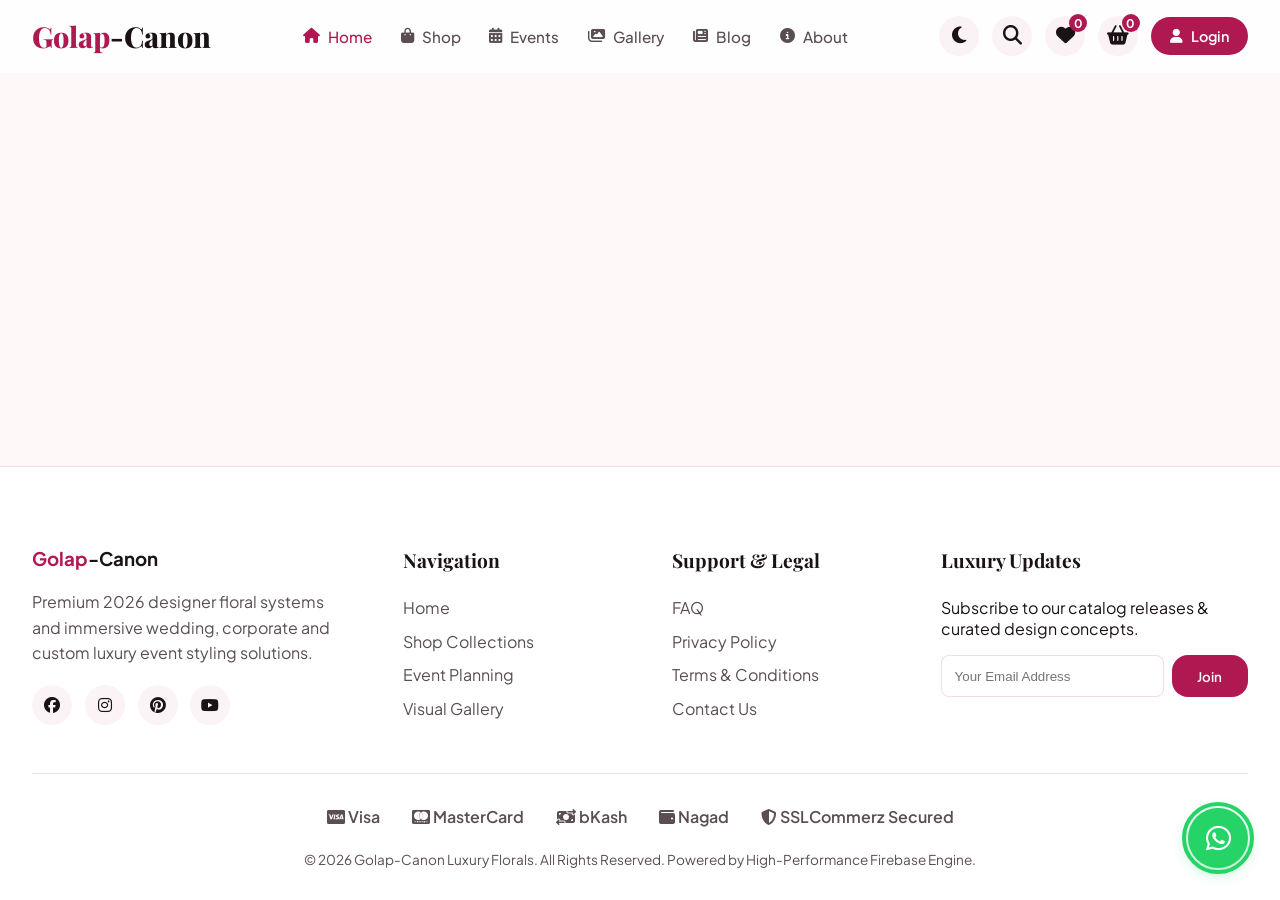
==== commit 0d9c7b31: "Add files via upload" ====
--- a/index.html
+++ b/index.html
@@ -36,7 +36,7 @@
   <link href="https://fonts.googleapis.com/css2?family=Playfair+Display:ital,wght@0,400..900;1,400..900&family=Plus+Jakarta+Sans:wght@300;400;500;600;700&display=swap" rel="stylesheet">
   <link rel="stylesheet" href="https://cdnjs.cloudflare.com/ajax/libs/font-awesome/6.4.0/css/all.min.css">
   
-  <!-- Main Stylesheet Link -->
+  <!-- Main Stylesheet -->
   <link rel="stylesheet" href="style.css">
 
   <!-- Firebase Compat App & Services CDNs -->
@@ -107,7 +107,7 @@
     <div class="footer-grid">
       <div class="footer-info">
         <h3><span class="logo-accent">Golap</span>-Canon</h3>
-        <p class="footer-desc">Premium 2026 designer floral systems and immersive wedding, corporate and custom luxury event styling solutions.</p>
+        <p class="footer-desc" id="footer-dynamic-desc">Premium 2026 designer floral systems and immersive wedding, corporate and custom luxury event styling solutions.</p>
         <div class="social-links">
           <a href="#" class="social-icon"><i class="fa-brands fa-facebook"></i></a>
           <a href="#" class="social-icon"><i class="fa-brands fa-instagram"></i></a>
@@ -336,7 +336,7 @@
     </a>
   </div>
 
-  <!-- Main System Script Module -->
+  <!-- Main System Script -->
   <script src="script.js"></script>
 </body>
 </html>
--- a/style.css
+++ b/style.css
@@ -1,6 +1,3 @@
-/* ==========================================================================
-   CSS CUSTOM VARIABLES & PALETTE SYSTEM
-   ========================================================================== */
 :root {
   --primary: #B01851;
   --primary-rgb: 176, 24, 81;
@@ -12,8 +9,8 @@
   --text-primary: #1A1214;
   --text-secondary: #5A4E51;
   --border-color: rgba(176, 24, 81, 0.15);
-  --glass-bg: rgba(255, 255, 255, 0.65);
-  --glass-border: rgba(255, 255, 255, 0.4);
+  --glass-bg: rgba(255, 255, 255, 0.8);
+  --glass-border: rgba(255, 255, 255, 0.5);
   --glass-shadow: rgba(43, 10, 20, 0.05);
   --card-shadow: 0 8px 32px 0 rgba(176, 24, 81, 0.05);
   --transition: all 0.4s cubic-bezier(0.16, 1, 0.3, 1);
@@ -31,7 +28,7 @@
   --text-primary: #FFF0F2;
   --text-secondary: #BFAFB2;
   --border-color: rgba(176, 24, 81, 0.3);
-  --glass-bg: rgba(20, 14, 16, 0.8);
+  --glass-bg: rgba(20, 14, 16, 0.85);
   --glass-border: rgba(255, 255, 255, 0.08);
   --glass-shadow: rgba(0, 0, 0, 0.6);
   --card-shadow: 0 8px 32px 0 rgba(0, 0, 0, 0.4);
@@ -74,9 +71,6 @@
   display: block;
 }
 
-/* ==========================================================================
-   PREMIUM GLASSMORPHISM & UTILITY MIXINS
-   ========================================================================== */
 .glassmorphism {
   background: var(--glass-bg);
   backdrop-filter: blur(20px);
@@ -86,7 +80,7 @@
 }
 
 /* ==========================================================================
-   HEADER & NAVIGATION BAR
+   HEADER & NAVIGATION BAR (PC & MOBILE OPTIMIZED)
    ========================================================================== */
 .main-header {
   position: sticky;
@@ -102,7 +96,7 @@
 .header-container {
   max-width: 1400px;
   margin: 0 auto;
-  padding: 1.2rem 2rem;
+  padding: 1rem 2rem;
   display: flex;
   align-items: center;
   justify-content: space-between;
@@ -112,13 +106,14 @@
   font-size: 1.8rem;
   font-weight: 800;
   color: var(--text-primary);
+  white-space: nowrap;
 }
 .logo-accent {
   color: var(--primary);
 }
 .navbar {
   display: flex;
-  gap: 2rem;
+  gap: 1.8rem;
   align-items: center;
 }
 .nav-link {
@@ -135,14 +130,14 @@
 }
 .header-actions {
   display: flex;
-  gap: 1rem;
+  gap: 0.8rem;
   align-items: center;
 }
 .action-btn {
-  font-size: 1.25rem;
+  font-size: 1.2rem;
   color: var(--text-primary);
-  width: 44px;
-  height: 44px;
+  width: 40px;
+  height: 40px;
   border-radius: 50%;
   display: flex;
   align-items: center;
@@ -164,9 +159,12 @@
   background: var(--primary);
   color: #fff;
   font-weight: 600;
+  font-size: 0.9rem;
+  transition: var(--transition);
 }
 .action-btn-primary:hover {
   opacity: 0.95;
+  transform: translateY(-2px);
 }
 .badge-btn {
   position: relative;
@@ -192,7 +190,7 @@
   color: var(--text-primary);
 }
 
-/* Search Dropdown Panel */
+/* Search Dropdown */
 .search-overlay-bar {
   display: none;
   background: var(--bg-surface);
@@ -295,7 +293,7 @@
    ========================================================================== */
 .hero-slider-section {
   position: relative;
-  min-height: 80vh;
+  min-height: 70vh;
   display: flex;
   align-items: center;
   background: linear-gradient(135deg, rgba(176, 24, 81, 0.08) 0%, rgba(43, 105, 84, 0.05) 100%);
@@ -317,6 +315,9 @@
   border-radius: var(--border-radius-lg);
   box-shadow: var(--card-shadow);
   border: 4px solid var(--glass-border);
+  width: 100%;
+  max-height: 500px;
+  object-fit: cover;
 }
 .hero-label {
   color: var(--primary);
@@ -326,7 +327,7 @@
 }
 .hero-title {
   font-family: var(--font-heading);
-  font-size: 3.8rem;
+  font-size: 3.5rem;
   line-height: 1.15;
   margin: 1rem 0;
   font-weight: 900;
@@ -343,7 +344,7 @@
 }
 
 /* ==========================================================================
-   DYNAMIC PRODUCT CATALOG & EVENT CARD SYSTEMS
+   DYNAMIC CATALOG & CARDS
    ========================================================================== */
 .catalog-container {
   max-width: 1400px;
@@ -365,7 +366,6 @@
   font-size: 1.1rem;
 }
 
-/* Catalog Filter System */
 .catalog-filter-row {
   display: flex;
   flex-wrap: wrap;
@@ -410,7 +410,6 @@
   color: var(--text-primary);
 }
 
-/* Standard Premium Card */
 .grid-layout {
   display: grid;
   grid-template-columns: repeat(auto-fill, minmax(280px, 1fr));
@@ -530,7 +529,7 @@
 }
 
 /* ==========================================================================
-   EVENT PLANNING VIEWS
+   EVENTS & PORTFOLIOS
    ========================================================================== */
 .events-section {
   max-width: 1400px;
@@ -580,7 +579,7 @@
 }
 
 /* ==========================================================================
-   WISHLIST / CART OVERLAYS (GLASSMORPHIC SLIDERS)
+   CART & WISHLIST SLIDERS
    ========================================================================== */
 .cart-slide-overlay {
   position: fixed;
@@ -748,7 +747,7 @@
 }
 
 /* ==========================================================================
-   MODAL WINDOW BASE & THEME STYLING
+   MODALS
    ========================================================================== */
 .modal-overlay {
   position: fixed;
@@ -781,7 +780,6 @@
   color: var(--text-primary);
 }
 
-/* Auth Card Styles */
 .auth-card {
   max-width: 480px;
 }
@@ -836,7 +834,6 @@
   font-weight: 600;
 }
 
-/* QuickView Card */
 .quickview-card {
   max-width: 850px;
 }
@@ -853,7 +850,7 @@
 }
 
 /* ==========================================================================
-   ADMIN PANEL DASHBOARD
+   ADMIN PANEL DASHBOARD (MODERN DESKTOP FIRST / GRID & INPUTS)
    ========================================================================== */
 .admin-layout {
   display: grid;
@@ -883,6 +880,7 @@
   color: var(--text-secondary);
   font-weight: 600;
   transition: var(--transition);
+  text-align: left;
 }
 .admin-nav-btn:hover, .admin-nav-btn.active {
   background: rgba(var(--primary-rgb), 0.08);
@@ -912,12 +910,13 @@
   margin-top: 0.5rem;
 }
 
-/* Standard Admin Forms & Controls */
 .admin-action-bar {
   display: flex;
   justify-content: space-between;
   align-items: center;
   margin-bottom: 2rem;
+  flex-wrap: wrap;
+  gap: 1rem;
 }
 .admin-table-container {
   background: var(--bg-surface);
@@ -945,6 +944,15 @@
   height: 50px;
   object-fit: cover;
   border-radius: var(--border-radius-sm);
+}
+
+.admin-card-box {
+  background: var(--bg-surface);
+  border-radius: var(--border-radius-md);
+  padding: 2.5rem;
+  box-shadow: var(--card-shadow);
+  border: 1px solid var(--border-color);
+  margin-bottom: 2rem;
 }
 
 /* ==========================================================================
@@ -981,7 +989,6 @@
   100% { transform: scale(1.3); opacity: 0; }
 }
 
-/* Toast Notification Messages */
 .toast-container {
   position: fixed;
   bottom: 2rem;
@@ -1018,7 +1025,7 @@
 }
 .gallery-grid {
   display: grid;
-  grid-template-columns: repeat(auto-fill, minmax(320px, 1fr));
+  grid-template-columns: repeat(auto-fill, minmax(300px, 1fr));
   gap: 1.5rem;
 }
 .gallery-item {
@@ -1044,7 +1051,7 @@
 }
 .blog-grid {
   display: grid;
-  grid-template-columns: repeat(auto-fill, minmax(350px, 1fr));
+  grid-template-columns: repeat(auto-fill, minmax(320px, 1fr));
   gap: 2.5rem;
 }
 .blog-post-card {
@@ -1157,9 +1164,10 @@
   display: flex;
   justify-content: center;
   gap: 2rem;
-  margin-bottom: 1rem;
+  margin-bottom: 1.5rem;
   color: var(--text-secondary);
   font-weight: 600;
+  flex-wrap: wrap;
 }
 .copyright {
   font-size: 0.85rem;
@@ -1167,7 +1175,7 @@
 }
 
 /* ==========================================================================
-   RESPONSIVE DESIGN ADAPTABILITY
+   RESPONSIVE DESIGN (PC VS MOBILE FIXES)
    ========================================================================== */
 @media (max-width: 1024px) {
   .hero-grid {
@@ -1188,30 +1196,87 @@
 }
 
 @media (max-width: 768px) {
+  /* Mobile Header Adjustments */
+  .header-container {
+    padding: 0.8rem 1rem;
+  }
+  .logo {
+    font-size: 1.5rem;
+  }
+  .header-actions .action-btn {
+    width: 35px;
+    height: 35px;
+    font-size: 1rem;
+  }
+  .action-btn-primary {
+    padding: 0.5rem 1rem;
+    font-size: 0.8rem;
+  }
+
+  /* Slidable Navigation Menu */
   .navbar {
-    display: none;
-    position: absolute;
-    top: 100%;
-    left: 0;
+    display: flex;
+    position: fixed;
+    top: 70px;
+    right: -100%;
+    width: 280px;
+    height: calc(100vh - 70px);
+    background: var(--glass-bg);
+    backdrop-filter: blur(25px);
+    -webkit-backdrop-filter: blur(25px);
+    flex-direction: column;
+    padding: 3rem 1.5rem;
+    gap: 1.8rem;
+    box-shadow: -10px 0 30px var(--glass-shadow);
+    border-left: 1px solid var(--glass-border);
+    transition: right 0.4s cubic-bezier(0.16, 1, 0.3, 1);
+    z-index: 999;
+    align-items: flex-start;
+  }
+  .navbar.active {
     right: 0;
-    background: var(--bg-surface);
-    flex-direction: column;
-    padding: 2rem;
-    gap: 1.5rem;
-    box-shadow: var(--glass-shadow);
-    border-bottom: 1.5px solid var(--border-color);
-  }
-  .navbar.active {
-    display: flex;
   }
   .hamburger {
     display: block;
   }
+
+  /* Footer Refinement */
+  .footer-grid {
+    grid-template-columns: 1fr;
+    gap: 2rem;
+    text-align: left;
+  }
+  .main-footer {
+    padding: 3rem 1rem 1rem 1rem;
+  }
+  .partner-logos {
+    gap: 1rem;
+    font-size: 0.9rem;
+  }
+  
+  /* Size Scale Adjustments */
+  .hero-title {
+    font-size: 2.2rem;
+  }
+  .hero-description {
+    font-size: 0.95rem;
+  }
+  .section-title {
+    font-size: 2rem;
+  }
+  
+  /* Modal responsive scale */
+  .modal-content {
+    padding: 1.5rem;
+    margin: 1rem;
+  }
+  .quickview-grid {
+    grid-template-columns: 1fr;
+    gap: 1.5rem;
+  }
   .checkout-view-layout {
     grid-template-columns: 1fr;
-  }
-  .quickview-grid {
-    grid-template-columns: 1fr;
+    gap: 2rem;
   }
   .form-grid {
     grid-template-columns: 1fr;
@@ -1219,7 +1284,133 @@
   .form-group.flex-full {
     grid-column: span 1;
   }
-  .hero-title {
-    font-size: 2.8rem;
-  }
+
+  /* Widget smaller scale */
+  .floating-whatsapp-widget {
+    bottom: 1.5rem;
+    right: 1.5rem;
+  }
+  .floating-whatsapp-widget a {
+    width: 50px;
+    height: 50px;
+    font-size: 1.5rem;
+  }
+}
+
+/* ==========================================================================
+   ADDED SYSTEM ANIMATIONS & LUXURY TRANSITIONS
+   ========================================================================== */
+
+/* Keyframes Definitions */
+@keyframes fadeInUp {
+  from {
+    opacity: 0;
+    transform: translateY(30px);
+  }
+  to {
+    opacity: 1;
+    transform: translateY(0);
+  }
+}
+
+@keyframes fadeInScale {
+  from {
+    opacity: 0;
+    transform: scale(0.96);
+  }
+  to {
+    opacity: 1;
+    transform: scale(1);
+  }
+}
+
+@keyframes slideInLeft {
+  from {
+    opacity: 0;
+    transform: translateX(-40px);
+  }
+  to {
+    opacity: 1;
+    transform: translateX(0);
+  }
+}
+
+@keyframes slideInRight {
+  from {
+    opacity: 0;
+    transform: translateX(40px);
+  }
+  to {
+    opacity: 1;
+    transform: translateX(0);
+  }
+}
+
+@keyframes lightShimmer {
+  0% {
+    left: -110%;
+  }
+  100% {
+    left: 110%;
+  }
+}
+
+/* Smooth Page transition wrapper (SPA Container Trigger) */
+#app-view {
+  animation: fadeInScale 0.5s cubic-bezier(0.16, 1, 0.3, 1) forwards;
+}
+
+/* Applying Dynamic Entry Effects to Elements on Render */
+.hero-text-card {
+  animation: slideInLeft 0.8s cubic-bezier(0.16, 1, 0.3, 1) forwards;
+}
+.hero-visual-card {
+  animation: slideInRight 0.8s cubic-bezier(0.16, 1, 0.3, 1) forwards;
+}
+
+/* Dynamic Cards Entry Animation */
+.premium-card {
+  animation: fadeInUp 0.6s cubic-bezier(0.16, 1, 0.3, 1) forwards;
+}
+.event-service-card {
+  animation: fadeInUp 0.7s cubic-bezier(0.16, 1, 0.3, 1) forwards;
+}
+.blog-post-card {
+  animation: fadeInUp 0.7s cubic-bezier(0.16, 1, 0.3, 1) forwards;
+}
+.gallery-item {
+  animation: fadeInScale 0.5s cubic-bezier(0.16, 1, 0.3, 1) forwards;
+}
+
+/* Button & Card Interactivities (Premium Glow & Shimmer) */
+.btn-primary, .btn-secondary, .action-btn-primary {
+  position: relative;
+  overflow: hidden;
+}
+.btn-primary::after, .btn-secondary::after, .action-btn-primary::after {
+  content: '';
+  position: absolute;
+  top: 0;
+  left: -110%;
+  width: 80px;
+  height: 100%;
+  background: linear-gradient(
+    90deg,
+    rgba(255, 255, 255, 0) 0%,
+    rgba(255, 255, 255, 0.25) 50%,
+    rgba(255, 255, 255, 0) 100%
+  );
+  transform: skewX(-20deg);
+  transition: none;
+}
+.btn-primary:hover::after, .btn-secondary:hover::after, .action-btn-primary:hover::after {
+  animation: lightShimmer 1.2s cubic-bezier(0.16, 1, 0.3, 1) infinite;
+}
+
+/* Active Dialog / Panel Entry Scale Updates */
+.modal-overlay.active .modal-content {
+  animation: fadeInScale 0.4s cubic-bezier(0.16, 1, 0.3, 1) forwards;
+}
+.cart-slide-overlay.active .cart-slide-panel {
+  box-shadow: -15px 0 45px rgba(176, 24, 81, 0.1);
 }
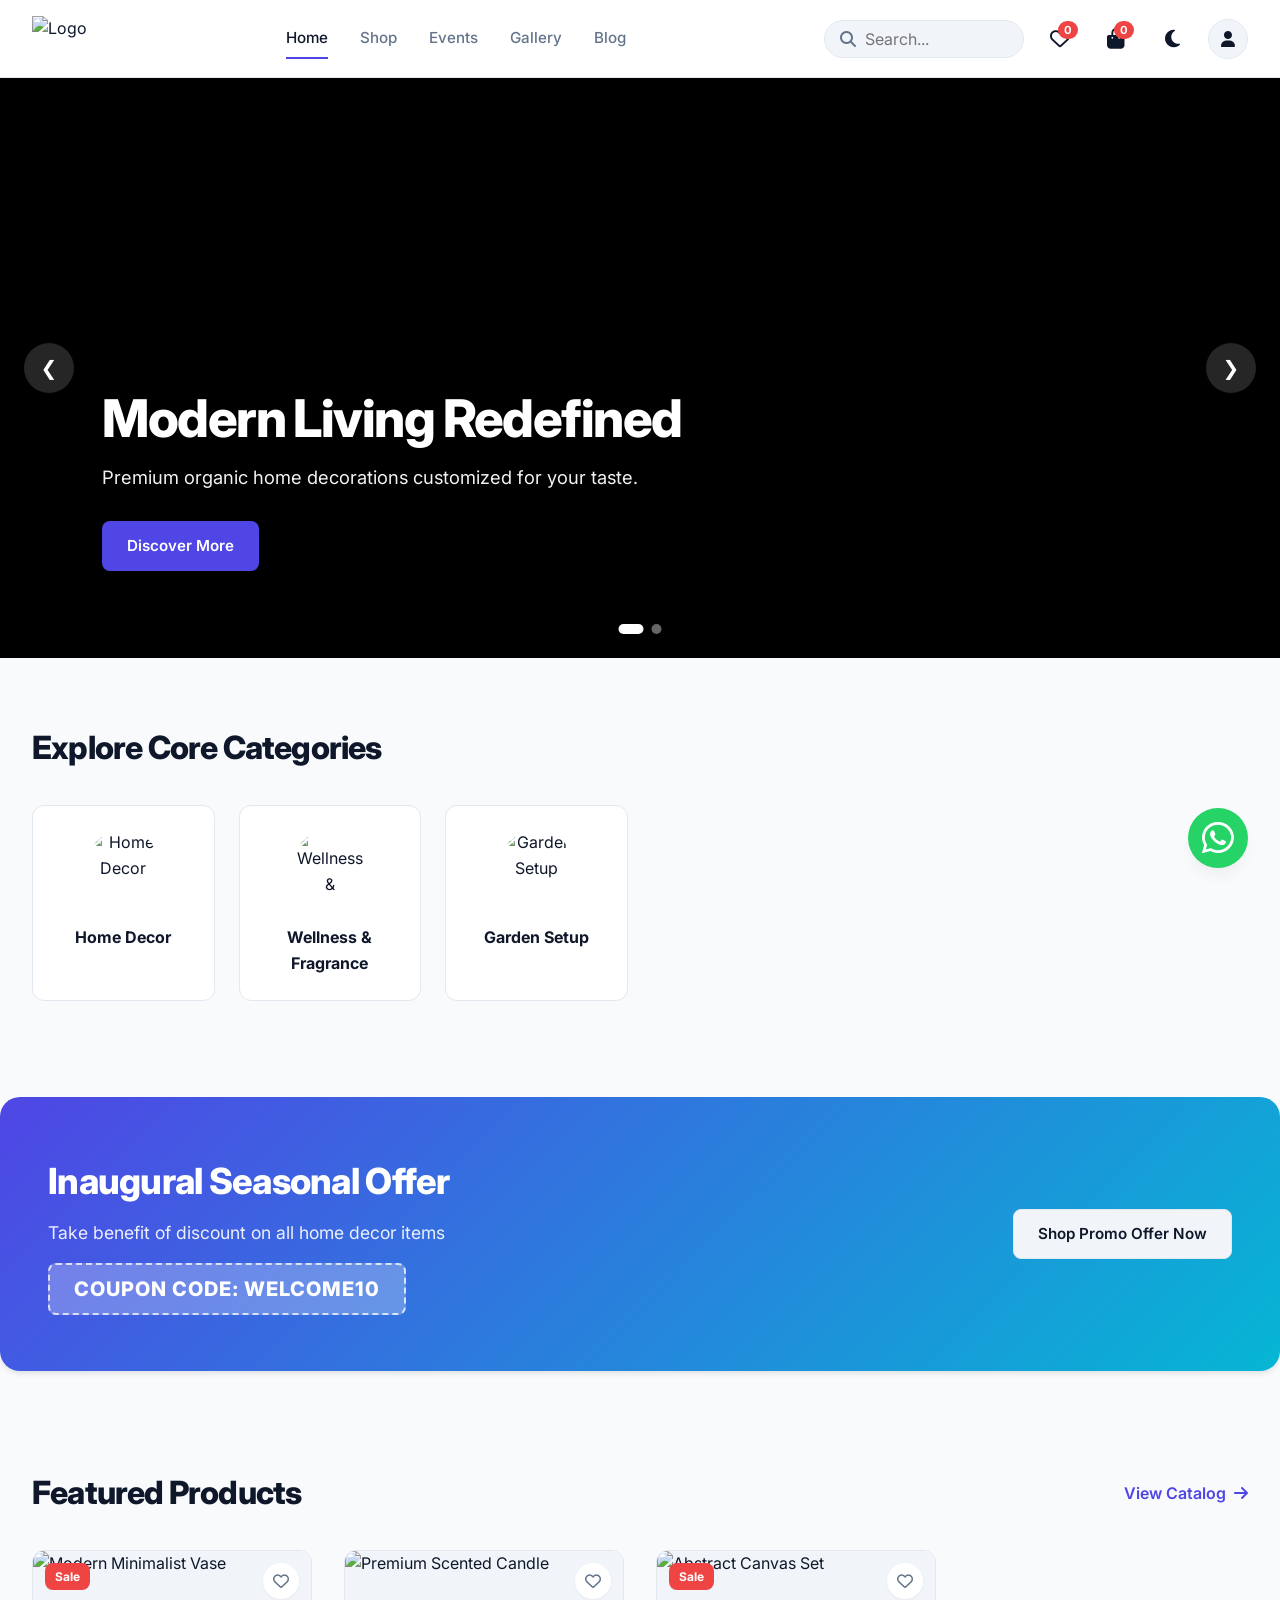
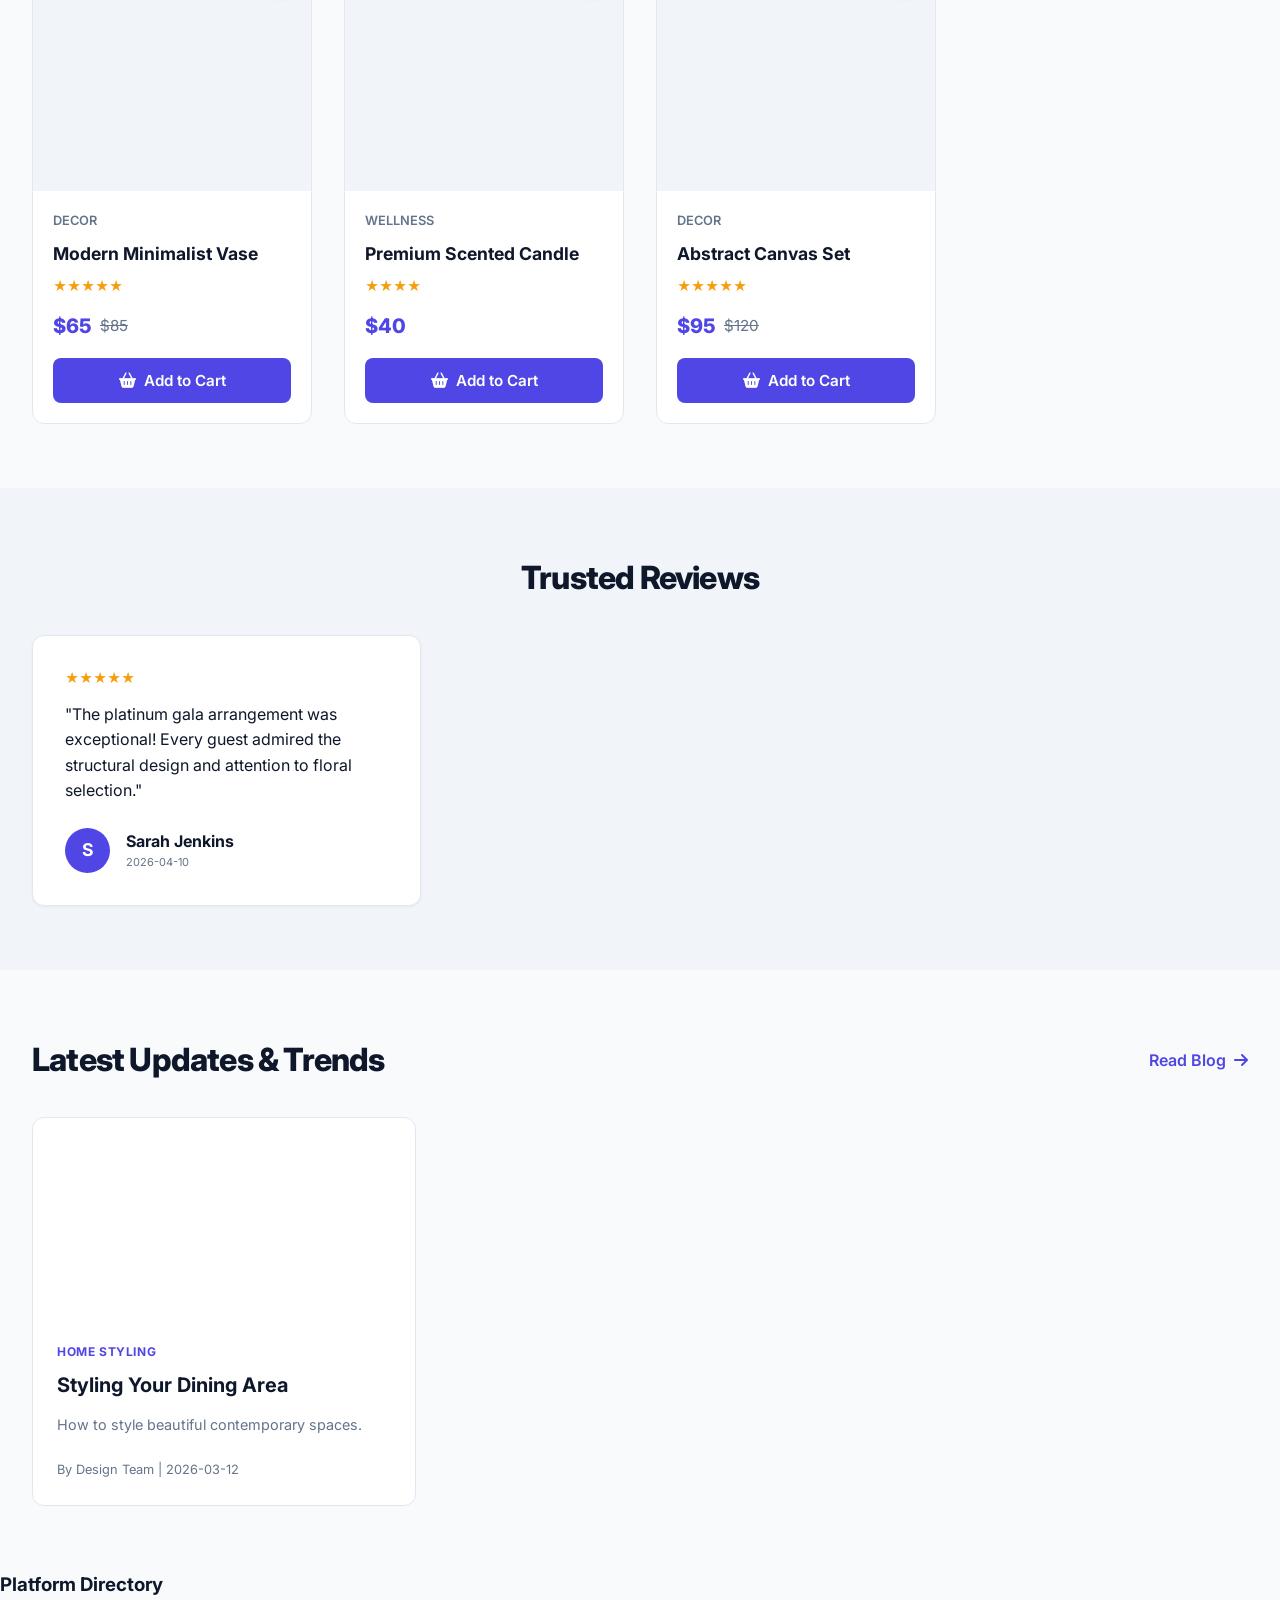
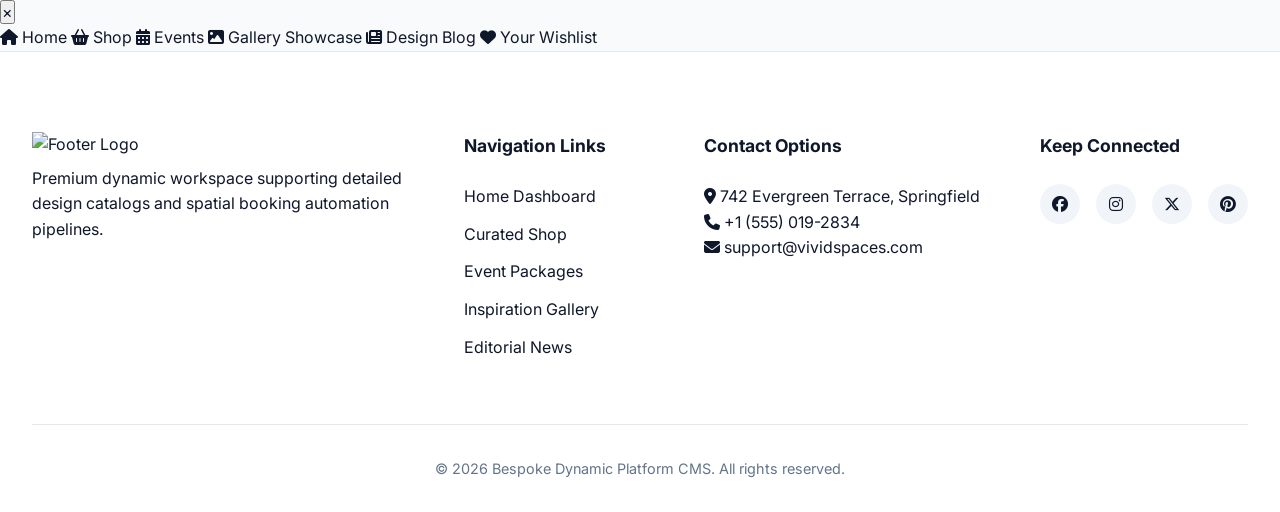
==== commit 48f16213: "Add files via upload" ====
--- a/index.html
+++ b/index.html
@@ -1,342 +1,950 @@
 <!DOCTYPE html>
-<html lang="en">
+<html lang="en" data-theme="light">
 <head>
   <meta charset="UTF-8">
   <meta name="viewport" content="width=device-width, initial-scale=1.0">
-  <title>Golap-Canon | Premium Luxury Flowers & Event Management</title>
+  <title>Bespoke Spaces & Design Platform</title>
   
-  <!-- SEO Meta Tags -->
-  <meta name="description" content="Discover premium luxury floral arrangements and bespoke event design. Wedding decoration, corporate setups, and instant delivery orders via Golap-Canon.">
-  <meta name="keywords" content="flowers, event management, florist, wedding decor, Bangladesh florists, premium flowers, rose delivery, luxury bouquet">
-  <meta name="author" content="Golap-Canon Team">
-  <meta property="og:title" content="Golap-Canon | Premium Luxury Flowers & Event Management">
-  <meta property="og:description" content="Experience premium floral luxury and expert event planning with immediate delivery.">
-  <meta property="og:type" content="website">
-  <meta name="twitter:card" content="summary_large_image">
-
-  <!-- Schema.org Markup -->
-  <script type="application/ld+json">
-  {
-    "@context": "https://schema.org",
-    "@type": "Florist",
-    "name": "Golap-Canon",
-    "image": "https://images.unsplash.com/photo-1526047932273-341f2a7631f9",
-    "priceRange": "$$$",
-    "address": {
-      "@type": "PostalAddress",
-      "addressLocality": "Dhaka",
-      "addressCountry": "BD"
-    }
-  }
-  </script>
-
-  <!-- Google Fonts & FontAwesome -->
+  <!-- SEO Optimization Meta Tags -->
+  <meta name="description" content="An interactive showcase of professional e-commerce products, custom decoration packages, inspiration gallery, and spatial event booking solutions.">
+  <meta name="keywords" content="e-commerce, event booking, design, decor, gallery, blog, premium platform">
+  <meta name="author" content="Dynamic Platform CMS">
+  <link id="favicon" rel="icon" type="image/x-icon" href="https://placehold.co/32x32/4f46e5/ffffff?text=VS">
+
+  <!-- Google Fonts Connection -->
   <link rel="preconnect" href="https://fonts.googleapis.com">
   <link rel="preconnect" href="https://fonts.gstatic.com" crossorigin>
-  <link href="https://fonts.googleapis.com/css2?family=Playfair+Display:ital,wght@0,400..900;1,400..900&family=Plus+Jakarta+Sans:wght@300;400;500;600;700&display=swap" rel="stylesheet">
+  <link href="https://fonts.googleapis.com/css2?family=Inter:wght@300;400;500;600;700;800&display=swap" rel="stylesheet">
+
+  <!-- Font Awesome Unified Icon Library -->
   <link rel="stylesheet" href="https://cdnjs.cloudflare.com/ajax/libs/font-awesome/6.4.0/css/all.min.css">
-  
-  <!-- Main Stylesheet -->
-  <link rel="stylesheet" href="style.css">
-
-  <!-- Firebase Compat App & Services CDNs -->
+
+  <!-- Firebase Compat Core Libraries (Production Stable CDN CDN) -->
   <script src="https://www.gstatic.com/firebasejs/10.8.0/firebase-app-compat.js"></script>
   <script src="https://www.gstatic.com/firebasejs/10.8.0/firebase-auth-compat.js"></script>
   <script src="https://www.gstatic.com/firebasejs/10.8.0/firebase-firestore-compat.js"></script>
+  <script src="https://www.gstatic.com/firebasejs/10.8.0/firebase-storage-compat.js"></script>
+
+  <!-- External Stylesheet Reference -->
+  <link rel="stylesheet" href="style.css">
 </head>
-<body class="light-theme">
-
-  <!-- Main Navigation Header -->
-  <header class="main-header">
+<body>
+
+  <!-- Toast Notification Hub -->
+  <div id="toast-container" class="toast-container"></div>
+
+  <!-- ==========================================
+       DESKTOP NAVIGATION HEADER
+       ========================================== -->
+  <header class="main-header desktop-only">
     <div class="header-container">
-      <a href="#home" class="logo">
-        <span class="logo-accent">Golap</span>-Canon
-      </a>
+      <div class="logo-area" onclick="navigateTo('home')">
+        <img id="site-logo" src="https://placehold.co/150x50/4f46e5/ffffff?text=Logo" alt="Logo" class="logo-img">
+      </div>
       
-      <nav class="navbar" id="navbar">
-        <a href="#home" class="nav-link active"><i class="fa-solid fa-house"></i> Home</a>
-        <a href="#shop" class="nav-link"><i class="fa-solid fa-bag-shopping"></i> Shop</a>
-        <a href="#events" class="nav-link"><i class="fa-solid fa-calendar-days"></i> Events</a>
-        <a href="#gallery" class="nav-link"><i class="fa-solid fa-images"></i> Gallery</a>
-        <a href="#blog" class="nav-link"><i class="fa-solid fa-newspaper"></i> Blog</a>
-        <a href="#about" class="nav-link"><i class="fa-solid fa-info-circle"></i> About</a>
-        <a href="#admin-dashboard" class="nav-link admin-only-link" id="nav-admin-link" style="display: none;"><i class="fa-solid fa-user-shield"></i> Admin Panel</a>
+      <nav class="nav-links">
+        <a href="#home" class="nav-link active" onclick="navigateTo('home')">Home</a>
+        <a href="#shop" class="nav-link" onclick="navigateTo('shop')">Shop</a>
+        <a href="#events" class="nav-link" onclick="navigateTo('events')">Events</a>
+        <a href="#gallery" class="nav-link" onclick="navigateTo('gallery')">Gallery</a>
+        <a href="#blog" class="nav-link" onclick="navigateTo('blog')">Blog</a>
       </nav>
 
       <div class="header-actions">
-        <button id="theme-toggle" class="action-btn" title="Toggle Dark/Light Mode">
+        <div class="search-bar">
+          <input type="text" id="desktop-search-input" placeholder="Search..." onkeyup="handleSearch(event)">
+          <i class="fa-solid fa-magnifying-glass"></i>
+        </div>
+        
+        <button class="icon-btn" onclick="navigateTo('wishlist')" title="Wishlist">
+          <i class="fa-regular fa-heart"></i>
+          <span class="badge" id="wishlist-badge">0</span>
+        </button>
+        
+        <button class="icon-btn" onclick="navigateTo('cart')" title="Cart">
+          <i class="fa-solid fa-bag-shopping"></i>
+          <span class="badge" id="cart-badge">0</span>
+        </button>
+        
+        <button class="icon-btn" id="theme-toggle-btn" onclick="toggleTheme()" title="Toggle Theme">
           <i class="fa-solid fa-moon"></i>
         </button>
-        <button id="search-toggle" class="action-btn" title="Search">
+        
+        <button class="profile-btn" id="user-profile-btn" onclick="handleProfileNav()" title="Account / Admin Panel">
+          <i class="fa-solid fa-user"></i>
+        </button>
+      </div>
+    </div>
+  </header>
+
+  <!-- ==========================================
+       MOBILE NAVIGATION HEADER
+       ========================================== -->
+  <header class="mobile-header mobile-only">
+    <div class="mobile-header-container">
+      <div class="logo-area" onclick="navigateTo('home')">
+        <img id="mobile-site-logo" src="https://placehold.co/120x40/4f46e5/ffffff?text=Logo" alt="Logo" class="logo-img">
+      </div>
+      <div class="mobile-actions">
+        <button class="icon-btn" onclick="toggleTheme()" title="Toggle Theme">
+          <i class="fa-solid fa-moon" id="mobile-theme-icon"></i>
+        </button>
+        <button class="icon-btn" onclick="navigateTo('wishlist')" title="Wishlist">
+          <i class="fa-regular fa-heart"></i>
+          <span class="badge" id="mobile-wishlist-badge">0</span>
+        </button>
+        <button class="icon-btn" onclick="toggleMobileSearch()" title="Search">
           <i class="fa-solid fa-magnifying-glass"></i>
         </button>
-        <button id="wishlist-toggle-btn" class="action-btn badge-btn" title="Wishlist">
-          <i class="fa-solid fa-heart"></i>
-          <span class="badge" id="wishlist-badge">0</span>
-        </button>
-        <button id="cart-toggle-btn" class="action-btn badge-btn" title="Shopping Cart">
-          <i class="fa-solid fa-shopping-basket"></i>
-          <span class="badge" id="cart-badge">0</span>
-        </button>
-        <button id="auth-toggle-btn" class="action-btn-primary" title="Account Access">
-          <i class="fa-solid fa-user"></i> <span id="auth-btn-txt">Login</span>
-        </button>
-        <button class="hamburger" id="hamburger-menu" title="Menu">
+        <button class="icon-btn" onclick="toggleMobileDrawer()" title="Menu">
           <i class="fa-solid fa-bars"></i>
         </button>
       </div>
     </div>
-
-    <!-- Live Search Dropdown Box -->
-    <div class="search-overlay-bar" id="search-overlay-bar">
-      <div class="search-inner-container">
-        <input type="text" id="live-search-input" placeholder="Search roses, event decors, dynamic bouquets...">
-        <button id="close-search" class="action-btn"><i class="fa-solid fa-xmark"></i></button>
-      </div>
-      <div id="search-results-dropdown" class="search-results-dropdown"></div>
+    
+    <!-- Collapsible Mobile Search Input Field -->
+    <div class="mobile-search-bar" id="mobile-search-bar-container" style="display:none;">
+      <input type="text" id="mobile-search-input" placeholder="Search products, designs, posts..." onkeyup="handleSearch(event)">
     </div>
   </header>
 
-  <!-- Dynamic Views Container (SPA Content Injector) -->
-  <main id="app-view">
-    <!-- Content dynamic loads via Script Routing -->
+  <!-- ==========================================
+       MAIN APP ROUTED VIEWS
+       ========================================== -->
+  <main id="app-container">
+
+    <!-- 1. HOME VIEW -->
+    <section id="view-home" class="app-view active">
+      <!-- Dynamic Hero Image Carousel Slider -->
+      <div class="hero-slider-container" id="hero-slider">
+        <div class="hero-slides" id="hero-slides-wrapper">
+          <!-- Populated dynamically via script.js -->
+        </div>
+        <button class="slider-arrow prev" onclick="moveSlider(-1)" aria-label="Previous slide">&#10094;</button>
+        <button class="slider-arrow next" onclick="moveSlider(1)" aria-label="Next slide">&#10095;</button>
+        <div class="slider-dots" id="slider-dots-container"></div>
+      </div>
+
+      <!-- Categories Navigation Block -->
+      <section class="section-container">
+        <h2 class="section-title">Explore Core Categories</h2>
+        <div class="categories-grid" id="categories-home-grid">
+          <!-- Populated dynamically via script.js -->
+        </div>
+      </section>
+
+      <!-- Dynamic Countdown / Highlighted Coupon Offers Banner -->
+      <div class="offer-banner-section" id="offers-banner-container">
+        <!-- Populated dynamically via script.js -->
+      </div>
+
+      <!-- Featured Products Block -->
+      <section class="section-container">
+        <div class="section-header-row">
+          <h2 class="section-title">Featured Products</h2>
+          <button class="text-link-btn" onclick="navigateTo('shop')">
+            View Catalog <i class="fa-solid fa-arrow-right"></i>
+          </button>
+        </div>
+        <div class="products-grid" id="featured-products-grid">
+          <!-- Populated dynamically via script.js -->
+        </div>
+      </section>
+
+      <!-- Client Reviews and Testimonials -->
+      <section class="section-container bg-alt">
+        <h2 class="section-title text-center">Trusted Reviews</h2>
+        <div class="reviews-masonry" id="reviews-home-container">
+          <!-- Populated dynamically via script.js -->
+        </div>
+      </section>
+
+      <!-- Editorial News / Blog Posts Highlight -->
+      <section class="section-container">
+        <div class="section-header-row">
+          <h2 class="section-title">Latest Updates &amp; Trends</h2>
+          <button class="text-link-btn" onclick="navigateTo('blog')">
+            Read Blog <i class="fa-solid fa-arrow-right"></i>
+          </button>
+        </div>
+        <div class="blog-grid-three" id="blog-home-container">
+          <!-- Populated dynamically via script.js -->
+        </div>
+      </section>
+    </section>
+
+    <!-- 2. SHOP VIEW -->
+    <section id="view-shop" class="app-view">
+      <div class="shop-layout">
+        <!-- Interactive Sidebar Filter Controls -->
+        <aside class="shop-sidebar" id="shop-sidebar-filter">
+          <div class="filter-group">
+            <h3>Categories</h3>
+            <div class="filter-list" id="shop-categories-list">
+              <!-- Populated dynamically via script.js -->
+            </div>
+          </div>
+          
+          <div class="filter-group">
+            <h3>Price Cap Filter</h3>
+            <div class="price-slider-container">
+              <input type="range" id="price-range" min="0" max="5000" step="10" value="5000" oninput="updatePriceValue(this.value)">
+              <div class="price-val">Max Limit: <span id="price-range-val">$5000</span></div>
+            </div>
+          </div>
+          
+          <div class="filter-group">
+            <h3>Sorting Parameters</h3>
+            <select id="shop-sort" onchange="applyFilters()">
+              <option value="default">Standard Order</option>
+              <option value="low-high">Price: Low to High</option>
+              <option value="high-low">Price: High to Low</option>
+              <option value="name-asc">Alphabetical: A to Z</option>
+            </select>
+          </div>
+          
+          <button class="btn btn-secondary btn-full" onclick="resetFilters()">Clear Filters</button>
+        </aside>
+
+        <!-- Product Presentation Content Container -->
+        <div class="shop-content">
+          <div class="shop-toolbar">
+            <p><span id="filtered-products-count">0</span> matching items located</p>
+            <button class="btn btn-primary mobile-only-flex" onclick="toggleMobileFilters()">
+              <i class="fa-solid fa-sliders"></i> Adjust Filters
+            </button>
+          </div>
+          <div class="products-grid" id="shop-products-grid">
+            <!-- Populated dynamically via script.js -->
+          </div>
+        </div>
+      </div>
+    </section>
+
+    <!-- 3. EVENTS BOOKING VIEW -->
+    <section id="view-events" class="app-view">
+      <div class="events-hero">
+        <h1>Bespoke Spatial Design &amp; Gala Packages</h1>
+        <p>Book curated packages with dynamic on-site setups, coordination and custom configurations.</p>
+      </div>
+      <div class="section-container">
+        <div class="packages-grid" id="events-packages-grid">
+          <!-- Populated dynamically via script.js -->
+        </div>
+      </div>
+    </section>
+
+    <!-- 4. GALLERY VIEW -->
+    <section id="view-gallery" class="app-view">
+      <div class="section-container">
+        <h1 class="page-title text-center">Inspiration Portfolio</h1>
+        <p class="page-subtitle text-center">Glimpses of custom decors, premium structures, and design achievements.</p>
+        
+        <div class="gallery-filters" id="gallery-filters-container">
+          <!-- Dynamic filter category tags generated via script.js -->
+        </div>
+        
+        <div class="gallery-grid" id="gallery-images-grid">
+          <!-- Populated dynamically via script.js -->
+        </div>
+      </div>
+    </section>
+
+    <!-- 5. BLOG VIEW -->
+    <section id="view-blog" class="app-view">
+      <div class="section-container">
+        <h1 class="page-title text-center">Trends, Design &amp; Architectural Insights</h1>
+        <p class="page-subtitle text-center">Articles and knowledge curation written by our spatial styling teams.</p>
+        
+        <div class="blog-list-layout" id="blog-posts-list">
+          <!-- Populated dynamically via script.js -->
+        </div>
+      </div>
+    </section>
+
+    <!-- 6. SHOPPING CART VIEW -->
+    <section id="view-cart" class="app-view">
+      <div class="section-container">
+        <h1 class="page-title">Selected Cart Items</h1>
+        <div class="cart-layout" id="cart-layout-container">
+          <!-- Built and managed dynamically by script.js -->
+        </div>
+      </div>
+    </section>
+
+    <!-- 7. WISHLIST VIEW -->
+    <section id="view-wishlist" class="app-view">
+      <div class="section-container">
+        <h1 class="page-title">Personal Wishlist Items</h1>
+        <div class="products-grid" id="wishlist-grid-container">
+          <!-- Populated dynamically via script.js -->
+        </div>
+      </div>
+    </section>
+
+    <!-- 8. USER AUTHENTICATION VIEW -->
+    <section id="view-auth" class="app-view">
+      <div class="auth-card-container">
+        <div class="auth-tabs">
+          <button class="auth-tab-btn active" onclick="switchAuthTab('login')">Sign In</button>
+          <button class="auth-tab-btn" onclick="switchAuthTab('register')">Register Account</button>
+        </div>
+        
+        <!-- Sign In Form Panel -->
+        <form id="auth-login-form" class="auth-form active" onsubmit="handleAuthSubmit(event, 'login')">
+          <div class="form-group">
+            <label for="login-email">Registered Email Address</label>
+            <input type="email" id="login-email" required placeholder="name@company.com">
+          </div>
+          <div class="form-group">
+            <label for="login-password">Password Key</label>
+            <input type="password" id="login-password" required placeholder="••••••••">
+          </div>
+          <button type="submit" class="btn btn-primary btn-full">Access Profile</button>
+        </form>
+        
+        <!-- Account Registration Form Panel -->
+        <form id="auth-register-form" class="auth-form" onsubmit="handleAuthSubmit(event, 'register')">
+          <div class="form-group">
+            <label for="register-name">Full Name</label>
+            <input type="text" id="register-name" required placeholder="Jane Doe">
+          </div>
+          <div class="form-group">
+            <label for="register-email">Contact Email Address</label>
+            <input type="email" id="register-email" required placeholder="name@company.com">
+          </div>
+          <div class="form-group">
+            <label for="register-password">Create Safe Password</label>
+            <input type="password" id="register-password" required placeholder="At least 6 characters">
+          </div>
+          <button type="submit" class="btn btn-primary btn-full">Generate Account credentials</button>
+        </form>
+        
+        <div id="auth-status-msg" class="auth-status-error" style="display:none;"></div>
+      </div>
+    </section>
+
+    <!-- 9. ADMIN SYSTEM DASHBOARD (REALTIME FIREBASE CMS) -->
+    <section id="view-admin" class="app-view">
+      <div class="admin-dashboard-container">
+        
+        <!-- CMS Internal Control Sidebar -->
+        <aside class="admin-sidebar">
+          <div class="admin-user-info">
+            <div class="admin-avatar">
+              <i class="fa-solid fa-user-shield"></i>
+            </div>
+            <div class="admin-meta">
+              <span class="admin-role">Platform Manager</span>
+              <span class="admin-status">Syncing Configs</span>
+            </div>
+          </div>
+          
+          <nav class="admin-nav">
+            <a href="#admin-stats" class="admin-nav-item active" onclick="switchAdminTab('stats')">
+              <i class="fa-solid fa-chart-pie"></i> Stats Overview
+            </a>
+            <a href="#admin-orders" class="admin-nav-item" onclick="switchAdminTab('orders')">
+              <i class="fa-solid fa-cart-shopping"></i> Shop Orders
+            </a>
+            <a href="#admin-bookings" class="admin-nav-item" onclick="switchAdminTab('bookings')">
+              <i class="fa-solid fa-calendar-check"></i> Package Bookings
+            </a>
+            <a href="#admin-products" class="admin-nav-item" onclick="switchAdminTab('products')">
+              <i class="fa-solid fa-tags"></i> Edit Products
+            </a>
+            <a href="#admin-categories" class="admin-nav-item" onclick="switchAdminTab('categories')">
+              <i class="fa-solid fa-folder-open"></i> Categories List
+            </a>
+            <a href="#admin-hero" class="admin-nav-item" onclick="switchAdminTab('hero')">
+              <i class="fa-solid fa-images"></i> Home Carousels
+            </a>
+            <a href="#admin-offers" class="admin-nav-item" onclick="switchAdminTab('offers')">
+              <i class="fa-solid fa-percentage"></i> Custom Coupons
+            </a>
+            <a href="#admin-packages" class="admin-nav-item" onclick="switchAdminTab('packages')">
+              <i class="fa-solid fa-gift"></i> Gala Packages
+            </a>
+            <a href="#admin-gallery" class="admin-nav-item" onclick="switchAdminTab('gallery')">
+              <i class="fa-solid fa-photo-film"></i> Portfolio Assets
+            </a>
+            <a href="#admin-blog" class="admin-nav-item" onclick="switchAdminTab('blog')">
+              <i class="fa-solid fa-newspaper"></i> Edit Articles
+            </a>
+            <a href="#admin-reviews" class="admin-nav-item" onclick="switchAdminTab('reviews')">
+              <i class="fa-solid fa-star"></i> Manage Reviews
+            </a>
+            <a href="#admin-settings" class="admin-nav-item" onclick="switchAdminTab('settings')">
+              <i class="fa-solid fa-gears"></i> Theme Settings
+            </a>
+          </nav>
+          
+          <button class="btn btn-danger btn-full logout-btn" onclick="handleAuthLogout()">
+            <i class="fa-solid fa-power-off"></i> Exit CMS
+          </button>
+        </aside>
+
+        <!-- CMS Workspaces Contents Area -->
+        <main class="admin-main-content">
+          
+          <!-- TAB: Overview Indicators -->
+          <div id="admin-tab-stats" class="admin-tab-view active">
+            <h2 class="admin-tab-title">Metrics Dashboard</h2>
+            <div class="admin-stats-grid" id="stats-dashboard-grid">
+              <!-- Dynamically structured via script.js -->
+            </div>
+            <div class="recent-activities">
+              <h3>Database Connection State</h3>
+              <div class="mode-notice-banner" id="mode-notice-container">
+                <!-- Dynamically updated via connection check -->
+              </div>
+            </div>
+          </div>
+
+          <!-- TAB: Orders Database -->
+          <div id="admin-tab-orders" class="admin-tab-view">
+            <div class="tab-header-row">
+              <h2 class="admin-tab-title">Customer E-Commerce Orders</h2>
+            </div>
+            <div class="table-container">
+              <table class="cms-table">
+                <thead>
+                  <tr>
+                    <th>Ref ID</th>
+                    <th>Buyer Info</th>
+                    <th>Date</th>
+                    <th>Aggregate Total</th>
+                    <th>Ordered Products</th>
+                    <th>Actions</th>
+                  </tr>
+                </thead>
+                <tbody id="cms-orders-tbody">
+                  <!-- Dynamic Row Insertions -->
+                </tbody>
+              </table>
+            </div>
+          </div>
+
+          <!-- TAB: Package Bookings Database -->
+          <div id="admin-tab-bookings" class="admin-tab-view">
+            <div class="tab-header-row">
+              <h2 class="admin-tab-title">Custom Stage &amp; Event Bookings</h2>
+            </div>
+            <div class="table-container">
+              <table class="cms-table">
+                <thead>
+                  <tr>
+                    <th>Reserve ID</th>
+                    <th>Curated Stage Package</th>
+                    <th>Customer Contact</th>
+                    <th>Target Event Date</th>
+                    <th>Headcount Size</th>
+                    <th>Actions</th>
+                  </tr>
+                </thead>
+                <tbody id="cms-bookings-tbody">
+                  <!-- Dynamic Row Insertions -->
+                </tbody>
+              </table>
+            </div>
+          </div>
+
+          <!-- TAB: Products Manager -->
+          <div id="admin-tab-products" class="admin-tab-view">
+            <div class="tab-header-row">
+              <h2 class="admin-tab-title">Products Inventory List</h2>
+              <button class="btn btn-primary" onclick="openCMSModal('product')">
+                <i class="fa-solid fa-plus"></i> Add New Product
+              </button>
+            </div>
+            <div class="table-container">
+              <table class="cms-table">
+                <thead>
+                  <tr>
+                    <th>Image</th>
+                    <th>Model Name</th>
+                    <th>Tagged Group</th>
+                    <th>MSRP Value</th>
+                    <th>Promo Price</th>
+                    <th>Actions</th>
+                  </tr>
+                </thead>
+                <tbody id="cms-products-tbody">
+                  <!-- Dynamic Row Insertions -->
+                </tbody>
+              </table>
+            </div>
+          </div>
+
+          <!-- TAB: Category Manager -->
+          <div id="admin-tab-categories" class="admin-tab-view">
+            <div class="tab-header-row">
+              <h2 class="admin-tab-title">Product Categories</h2>
+              <button class="btn btn-primary" onclick="openCMSModal('category')">
+                <i class="fa-solid fa-plus"></i> Add Category Tag
+              </button>
+            </div>
+            <div class="table-container">
+              <table class="cms-table">
+                <thead>
+                  <tr>
+                    <th>Asset Thumbnail</th>
+                    <th>Internal Slug</th>
+                    <th>Display Value</th>
+                    <th>Actions</th>
+                  </tr>
+                </thead>
+                <tbody id="cms-categories-tbody">
+                  <!-- Dynamic Row Insertions -->
+                </tbody>
+              </table>
+            </div>
+          </div>
+
+          <!-- TAB: Hero Carousels Manager -->
+          <div id="admin-tab-hero" class="admin-tab-view">
+            <div class="tab-header-row">
+              <h2 class="admin-tab-title">Hero Slides Configuration</h2>
+              <button class="btn btn-primary" onclick="openCMSModal('hero')">
+                <i class="fa-solid fa-plus"></i> Add Slide Asset
+              </button>
+            </div>
+            <div class="table-container">
+              <table class="cms-table">
+                <thead>
+                  <tr>
+                    <th>Media Preview</th>
+                    <th>Major Heading</th>
+                    <th>Body / Details</th>
+                    <th>Target Anchor</th>
+                    <th>Actions</th>
+                  </tr>
+                </thead>
+                <tbody id="cms-hero-tbody">
+                  <!-- Dynamic Row Insertions -->
+                </tbody>
+              </table>
+            </div>
+          </div>
+
+          <!-- TAB: Coupons Manager -->
+          <div id="admin-tab-offers" class="admin-tab-view">
+            <div class="tab-header-row">
+              <h2 class="admin-tab-title">Promotional Coupons Configuration</h2>
+              <button class="btn btn-primary" onclick="openCMSModal('offer')">
+                <i class="fa-solid fa-plus"></i> Create Code Card
+              </button>
+            </div>
+            <div class="table-container">
+              <table class="cms-table">
+                <thead>
+                  <tr>
+                    <th>Header Title</th>
+                    <th>Details Description</th>
+                    <th>Registered Coupon Code</th>
+                    <th>Redirection Anchor</th>
+                    <th>Actions</th>
+                  </tr>
+                </thead>
+                <tbody id="cms-offers-tbody">
+                  <!-- Dynamic Row Insertions -->
+                </tbody>
+              </table>
+            </div>
+          </div>
+
+          <!-- TAB: Gala Packages Manager -->
+          <div id="admin-tab-packages" class="admin-tab-view">
+            <div class="tab-header-row">
+              <h2 class="admin-tab-title">Curated Spatial Event Packages</h2>
+              <button class="btn btn-primary" onclick="openCMSModal('package')">
+                <i class="fa-solid fa-plus"></i> Design Gala Package
+              </button>
+            </div>
+            <div class="table-container">
+              <table class="cms-table">
+                <thead>
+                  <tr>
+                    <th>Banner Image</th>
+                    <th>Package Label</th>
+                    <th>Starting Base Price</th>
+                    <th>Primary Inclusion</th>
+                    <th>Actions</th>
+                  </tr>
+                </thead>
+                <tbody id="cms-packages-tbody">
+                  <!-- Dynamic Row Insertions -->
+                </tbody>
+              </table>
+            </div>
+          </div>
+
+          <!-- TAB: Portfolio Gallery Manager -->
+          <div id="admin-tab-gallery" class="admin-tab-view">
+            <div class="tab-header-row">
+              <h2 class="admin-tab-title">Inspiration Showcase Portfolio</h2>
+              <button class="btn btn-primary" onclick="openCMSModal('gallery')">
+                <i class="fa-solid fa-plus"></i> Add Portfolio Photo
+              </button>
+            </div>
+            <div class="table-container">
+              <table class="cms-table">
+                <thead>
+                  <tr>
+                    <th>Full Image</th>
+                    <th>Title Heading</th>
+                    <th>Group Tag Identifier</th>
+                    <th>Actions</th>
+                  </tr>
+                </thead>
+                <tbody id="cms-gallery-tbody">
+                  <!-- Dynamic Row Insertions -->
+                </tbody>
+              </table>
+            </div>
+          </div>
+
+          <!-- TAB: Blog Manager -->
+          <div id="admin-tab-blog" class="admin-tab-view">
+            <div class="tab-header-row">
+              <h2 class="admin-tab-title">Knowledge Base &amp; Editorial Posts</h2>
+              <button class="btn btn-primary" onclick="openCMSModal('blog')">
+                <i class="fa-solid fa-plus"></i> Write Article
+              </button>
+            </div>
+            <div class="table-container">
+              <table class="cms-table">
+                <thead>
+                  <tr>
+                    <th>Header Cover</th>
+                    <th>Post Headline</th>
+                    <th>Assigned Category</th>
+                    <th>Written By</th>
+                    <th>Date Logged</th>
+                    <th>Actions</th>
+                  </tr>
+                </thead>
+                <tbody id="cms-blog-tbody">
+                  <!-- Dynamic Row Insertions -->
+                </tbody>
+              </table>
+            </div>
+          </div>
+
+          <!-- TAB: Reviews Manager -->
+          <div id="admin-tab-reviews" class="admin-tab-view">
+            <div class="tab-header-row">
+              <h2 class="admin-tab-title">Curated Customer Reviews</h2>
+              <button class="btn btn-primary" onclick="openCMSModal('review')">
+                <i class="fa-solid fa-plus"></i> Record Review Log
+              </button>
+            </div>
+            <div class="table-container">
+              <table class="cms-table">
+                <thead>
+                  <tr>
+                    <th>Customer Name</th>
+                    <th>Assigned Rating Score</th>
+                    <th>Review Content Copy</th>
+                    <th>Log Date</th>
+                    <th>Actions</th>
+                  </tr>
+                </thead>
+                <tbody id="cms-reviews-tbody">
+                  <!-- Dynamic Row Insertions -->
+                </tbody>
+              </table>
+            </div>
+          </div>
+
+          <!-- TAB: CMS Settings Configuration -->
+          <div id="admin-tab-settings" class="admin-tab-view">
+            <h2 class="admin-tab-title">Global Platform Variables</h2>
+            <form id="cms-settings-form" class="cms-dynamic-form" onsubmit="handleSettingsUpdate(event)">
+              <div class="form-grid-two">
+                <div class="form-group">
+                  <label for="set-site-title">Website Branding Title</label>
+                  <input type="text" id="set-site-title" placeholder="Site Brand Name">
+                </div>
+                <div class="form-group">
+                  <label for="set-meta-desc">SEO Optimization description text</label>
+                  <input type="text" id="set-meta-desc" placeholder="SEO search result text summary">
+                </div>
+                <div class="form-group">
+                  <label for="set-logo-url">Brand Logo URL Location</label>
+                  <input type="text" id="set-logo-url" placeholder="https://domain.com/logo.png">
+                </div>
+                <div class="form-group">
+                  <label for="set-favicon-url">Favicon Shortcut Asset URL</label>
+                  <input type="text" id="set-favicon-url" placeholder="https://domain.com/favicon.ico">
+                </div>
+                <div class="form-group">
+                  <label for="set-primary-color">Branding Primary Accent Color</label>
+                  <div class="color-picker-input-group">
+                    <input type="color" id="set-primary-color-pick" oninput="document.getElementById('set-primary-color').value = this.value">
+                    <input type="text" id="set-primary-color" placeholder="#4f46e5" oninput="document.getElementById('set-primary-color-pick').value = this.value">
+                  </div>
+                </div>
+                <div class="form-group">
+                  <label for="set-secondary-color">Branding Secondary Theme Highlight Color</label>
+                  <div class="color-picker-input-group">
+                    <input type="color" id="set-secondary-color-pick" oninput="document.getElementById('set-secondary-color').value = this.value">
+                    <input type="text" id="set-secondary-color" placeholder="#06b6d4" oninput="document.getElementById('set-secondary-color-pick').value = this.value">
+                  </div>
+                </div>
+                <div class="form-group">
+                  <label for="set-whatsapp-number">Dispatched WhatsApp Target Number</label>
+                  <input type="text" id="set-whatsapp-number" placeholder="+1234567890">
+                </div>
+                <div class="form-group">
+                  <label for="set-currency-symbol">System Pricing Currency Symbol</label>
+                  <input type="text" id="set-currency-symbol" placeholder="$">
+                </div>
+                <div class="form-group">
+                  <label for="set-footer-address">Display Office Physical Address</label>
+                  <input type="text" id="set-footer-address" placeholder="Creative Tech Hub, City Suite">
+                </div>
+                <div class="form-group">
+                  <label for="set-footer-phone">Corporate Helpline Telephone</label>
+                  <input type="text" id="set-footer-phone" placeholder="+1 (555) 019-2834">
+                </div>
+              </div>
+              <div class="form-group mt-3">
+                <button type="submit" class="btn btn-primary">Publish Updates Live</button>
+              </div>
+            </form>
+          </div>
+        </main>
+      </div>
+    </section>
+
   </main>
 
-  <!-- FOOTER -->
-  <footer class="main-footer">
+  <!-- ==========================================
+       MODAL VIEWPORTS & POPUPS LAYER
+       ========================================== -->
+
+  <!-- Order Dispatching Checkout Form Modal -->
+  <div class="modal-backdrop" id="checkout-modal">
+    <div class="modal-card">
+      <div class="modal-header">
+        <h2>Enter Shipping Details</h2>
+        <button class="modal-close" onclick="closeModal('checkout-modal')">&times;</button>
+      </div>
+      <form id="checkout-form" onsubmit="processCheckoutOrder(event)">
+        <div class="form-group">
+          <label for="checkout-name">Recipient's Full Name</label>
+          <input type="text" id="checkout-name" required placeholder="Jane Doe">
+        </div>
+        <div class="form-group">
+          <label for="checkout-phone">WhatsApp Contact Number</label>
+          <input type="tel" id="checkout-phone" required placeholder="+1234567890">
+        </div>
+        <div class="form-group">
+          <label for="checkout-address">Delivery Destination Coordinates</label>
+          <textarea id="checkout-address" required placeholder="Full Shipping Coordinates" rows="3"></textarea>
+        </div>
+        <div class="form-group">
+          <label for="checkout-coupon">Apply Active Coupon Discount</label>
+          <div class="inline-apply-btn">
+            <input type="text" id="checkout-coupon" placeholder="WELCOME10">
+            <button type="button" class="btn btn-secondary" onclick="applyCouponCode()">Apply</button>
+          </div>
+          <span id="coupon-status-msg" style="display:block; margin-top:5px; font-size:12px;"></span>
+        </div>
+        <div class="modal-actions mt-3">
+          <button type="submit" class="btn btn-primary btn-full">
+            <i class="fa-brands fa-whatsapp"></i> Confirm &amp; Checkout on WhatsApp
+          </button>
+        </div>
+      </form>
+    </div>
+  </div>
+
+  <!-- Stage Package Booking form Modal -->
+  <div class="modal-backdrop" id="booking-modal">
+    <div class="modal-card">
+      <div class="modal-header">
+        <h2>Schedule Stage Booking</h2>
+        <button class="modal-close" onclick="closeModal('booking-modal')">&times;</button>
+      </div>
+      <form id="event-booking-form" onsubmit="processEventBooking(event)">
+        <input type="hidden" id="booking-package-id">
+        <div class="form-group">
+          <label>Selected Curated Stage Arrangement</label>
+          <input type="text" id="booking-package-display-title" disabled class="input-disabled">
+        </div>
+        <div class="form-group">
+          <label for="booking-name">Full Customer Name</label>
+          <input type="text" id="booking-name" required placeholder="Jane Doe">
+        </div>
+        <div class="form-group">
+          <label for="booking-phone">WhatsApp Mobile Phone</label>
+          <input type="tel" id="booking-phone" required placeholder="+1234567890">
+        </div>
+        <div class="form-group-grid">
+          <div class="form-group">
+            <label for="booking-date">Target Event Date</label>
+            <input type="date" id="booking-date" required>
+          </div>
+          <div class="form-group">
+            <label for="booking-guests">Expected Attendees Count</label>
+            <input type="number" id="booking-guests" required min="1" max="100000" placeholder="100">
+          </div>
+        </div>
+        <div class="modal-actions mt-3">
+          <button type="submit" class="btn btn-primary btn-full">
+            <i class="fa-brands fa-whatsapp"></i> Reserve Package with Stylist
+          </button>
+        </div>
+      </form>
+    </div>
+  </div>
+
+  <!-- Unified Form Custom Editor Modal (CMS Management Workspace) -->
+  <div class="modal-backdrop" id="cms-editor-modal">
+    <div class="modal-card modal-large">
+      <div class="modal-header">
+        <h2 id="cms-modal-header-title">Create / Edit Entity</h2>
+        <button class="modal-close" onclick="closeModal('cms-editor-modal')">&times;</button>
+      </div>
+      <form id="cms-editor-dynamic-form" onsubmit="saveCMSEntity(event)">
+        <input type="hidden" id="cms-form-action-type">
+        <input type="hidden" id="cms-form-entity-id">
+
+        <!-- Form fields configured dynamically by script.js mapped to selection collection -->
+        <div id="cms-form-fields-container"></div>
+
+        <div class="modal-actions mt-3">
+          <button type="submit" class="btn btn-primary">Save Document</button>
+          <button type="button" class="btn btn-secondary" onclick="closeModal('cms-editor-modal')">Discard</button>
+        </div>
+      </form>
+    </div>
+  </div>
+
+  <!-- Portfolio Lightbox Viewer Modal -->
+  <div class="modal-backdrop-dark" id="lightbox-modal" onclick="closeModal('lightbox-modal')">
+    <div class="lightbox-wrapper" onclick="event.stopPropagation()">
+      <span class="lightbox-close" onclick="closeModal('lightbox-modal')">&times;</span>
+      <img src="" id="lightbox-display-image" alt="Display Full Asset Presentation">
+      <div class="lightbox-caption" id="lightbox-caption-text"></div>
+    </div>
+  </div>
+
+  <!-- Content & Product Reader Modal Overlay -->
+  <div class="modal-backdrop" id="reader-modal">
+    <div class="modal-card modal-large">
+      <div class="modal-header">
+        <h2 id="reader-title">Content Details</h2>
+        <button class="modal-close" onclick="closeModal('reader-modal')">&times;</button>
+      </div>
+      <div id="reader-body-content" class="reader-scroll-content">
+        <!-- Managed dynamically via script.js -->
+      </div>
+    </div>
+  </div>
+
+  <!-- ==========================================
+       MOBILE DEVICE EXCLUSIVE NAVIGATION ELEMENTS
+       ========================================== -->
+
+  <!-- Bottom Fast-Action Navigation Tab Bar -->
+  <nav class="mobile-bottom-nav mobile-only">
+    <a href="#home" class="mobile-nav-tab active" id="mobile-tab-home" onclick="navigateTo('home')">
+      <i class="fa-solid fa-house"></i>
+      <span>Home</span>
+    </a>
+    <a href="#shop" class="mobile-nav-tab" id="mobile-tab-shop" onclick="navigateTo('shop')">
+      <i class="fa-solid fa-basket-shopping"></i>
+      <span>Shop</span>
+    </a>
+    <a href="#events" class="mobile-nav-tab" id="mobile-tab-events" onclick="navigateTo('events')">
+      <i class="fa-solid fa-calendar-days"></i>
+      <span>Events</span>
+    </a>
+    <a href="#cart" class="mobile-nav-tab" id="mobile-tab-cart" onclick="navigateTo('cart')">
+      <i class="fa-solid fa-cart-shopping"></i>
+      <span class="badge" id="mobile-cart-badge-bottom">0</span>
+      <span>Cart</span>
+    </a>
+    <a href="#account" class="mobile-nav-tab" id="mobile-tab-auth" onclick="handleProfileNav()">
+      <i class="fa-solid fa-user"></i>
+      <span>Account</span>
+    </a>
+  </nav>
+
+  <!-- Left Side Off-Canvas Menu Drawer Slider -->
+  <div class="mobile-drawer-overlay" id="mobile-menu-drawer" onclick="toggleMobileDrawer()">
+    <div class="mobile-drawer-content" onclick="event.stopPropagation()">
+      <div class="drawer-header">
+        <h3>Platform Directory</h3>
+        <button class="drawer-close" onclick="toggleMobileDrawer()">&times;</button>
+      </div>
+      <div class="drawer-menu-links">
+        <a href="#home" onclick="toggleMobileDrawer(); navigateTo('home')"><i class="fa-solid fa-house"></i> Home</a>
+        <a href="#shop" onclick="toggleMobileDrawer(); navigateTo('shop')"><i class="fa-solid fa-basket-shopping"></i> Shop</a>
+        <a href="#events" onclick="toggleMobileDrawer(); navigateTo('events')"><i class="fa-solid fa-calendar-days"></i> Events</a>
+        <a href="#gallery" onclick="toggleMobileDrawer(); navigateTo('gallery')"><i class="fa-solid fa-image"></i> Gallery Showcase</a>
+        <a href="#blog" onclick="toggleMobileDrawer(); navigateTo('blog')"><i class="fa-solid fa-newspaper"></i> Design Blog</a>
+        <a href="#wishlist" onclick="toggleMobileDrawer(); navigateTo('wishlist')"><i class="fa-solid fa-heart"></i> Your Wishlist</a>
+        <div class="drawer-separator"></div>
+        <div class="drawer-contact-info" id="drawer-custom-contact-block">
+          <!-- Populated from settings collection in script.js -->
+        </div>
+      </div>
+    </div>
+  </div>
+
+  <!-- ==========================================
+       DYNAMIC FOOTER SECTION
+       ========================================== -->
+  <footer class="footer-section">
     <div class="footer-grid">
-      <div class="footer-info">
-        <h3><span class="logo-accent">Golap</span>-Canon</h3>
-        <p class="footer-desc" id="footer-dynamic-desc">Premium 2026 designer floral systems and immersive wedding, corporate and custom luxury event styling solutions.</p>
-        <div class="social-links">
-          <a href="#" class="social-icon"><i class="fa-brands fa-facebook"></i></a>
-          <a href="#" class="social-icon"><i class="fa-brands fa-instagram"></i></a>
-          <a href="#" class="social-icon"><i class="fa-brands fa-pinterest"></i></a>
-          <a href="#" class="social-icon"><i class="fa-brands fa-youtube"></i></a>
-        </div>
-      </div>
-      <div class="footer-links">
-        <h4>Navigation</h4>
-        <ul>
-          <li><a href="#home">Home</a></li>
-          <li><a href="#shop">Shop Collections</a></li>
-          <li><a href="#events">Event Planning</a></li>
-          <li><a href="#gallery">Visual Gallery</a></li>
+      <div class="footer-column branding-col">
+        <img id="footer-site-logo" src="https://placehold.co/150x50/4f46e5/ffffff?text=Logo" alt="Footer Logo" class="logo-img-footer">
+        <p id="footer-about-text" class="mt-2">Premium dynamic workspace supporting detailed design catalogs and spatial booking automation pipelines.</p>
+      </div>
+      <div class="footer-column">
+        <h4>Navigation Links</h4>
+        <ul class="footer-links">
+          <li><a href="#home" onclick="navigateTo('home')">Home Dashboard</a></li>
+          <li><a href="#shop" onclick="navigateTo('shop')">Curated Shop</a></li>
+          <li><a href="#events" onclick="navigateTo('events')">Event Packages</a></li>
+          <li><a href="#gallery" onclick="navigateTo('gallery')">Inspiration Gallery</a></li>
+          <li><a href="#blog" onclick="navigateTo('blog')">Editorial News</a></li>
         </ul>
       </div>
-      <div class="footer-links">
-        <h4>Support & Legal</h4>
-        <ul>
-          <li><a href="#faq">FAQ</a></li>
-          <li><a href="#privacy">Privacy Policy</a></li>
-          <li><a href="#terms">Terms & Conditions</a></li>
-          <li><a href="#contact">Contact Us</a></li>
-        </ul>
-      </div>
-      <div class="footer-newsletter">
-        <h4>Luxury Updates</h4>
-        <p>Subscribe to our catalog releases & curated design concepts.</p>
-        <form class="newsletter-form" id="newsletter-form">
-          <input type="email" placeholder="Your Email Address" required>
-          <button type="submit" class="btn-primary">Join</button>
-        </form>
-      </div>
-    </div>
-    <div class="footer-partners">
-      <div class="partner-logos">
-        <span><i class="fa-brands fa-cc-visa"></i> Visa</span>
-        <span><i class="fa-brands fa-cc-mastercard"></i> MasterCard</span>
-        <span><i class="fa-solid fa-money-bill-transfer"></i> bKash</span>
-        <span><i class="fa-solid fa-wallet"></i> Nagad</span>
-        <span><i class="fa-solid fa-shield-halved"></i> SSLCommerz Secured</span>
-      </div>
-      <p class="copyright">&copy; 2026 Golap-Canon Luxury Florals. All Rights Reserved. Powered by High-Performance Firebase Engine.</p>
+      <div class="footer-column" id="footer-contact-details">
+        <h4>Contact Options</h4>
+        <p><i class="fa-solid fa-location-dot"></i> <span id="footer-address">742 Evergreen Terrace, Springfield</span></p>
+        <p><i class="fa-solid fa-phone"></i> <span id="footer-phone">+1 (555) 019-2834</span></p>
+        <p><i class="fa-solid fa-envelope"></i> <span id="footer-email">support@vividspaces.com</span></p>
+      </div>
+      <div class="footer-column">
+        <h4>Keep Connected</h4>
+        <div class="social-icons" id="footer-social-icons">
+          <a href="#" target="_blank" aria-label="Facebook Link"><i class="fa-brands fa-facebook"></i></a>
+          <a href="#" target="_blank" aria-label="Instagram Link"><i class="fa-brands fa-instagram"></i></a>
+          <a href="#" target="_blank" aria-label="X Twitter Link"><i class="fa-brands fa-x-twitter"></i></a>
+          <a href="#" target="_blank" aria-label="Pinterest Link"><i class="fa-brands fa-pinterest"></i></a>
+        </div>
+      </div>
+    </div>
+    <div class="footer-copyright text-center">
+      <p>&copy; 2026 Bespoke Dynamic Platform CMS. All rights reserved.</p>
     </div>
   </footer>
 
-  <!-- AUTHENTICATION DIALOG (LOGIN/REGISTER/FORGOT PASSWORD) -->
-  <div class="modal-overlay" id="auth-modal">
-    <div class="modal-content glassmorphism auth-card">
-      <button class="close-modal-btn" id="close-auth-modal"><i class="fa-solid fa-xmark"></i></button>
-      
-      <!-- Tab Controls -->
-      <div class="auth-tabs">
-        <button class="auth-tab-btn active" id="tab-login-btn">Login</button>
-        <button class="auth-tab-btn" id="tab-register-btn">Register</button>
-      </div>
-
-      <!-- Login View -->
-      <div class="auth-form-container active" id="login-form-panel">
-        <form id="login-form">
-          <div class="form-group">
-            <label><i class="fa-solid fa-envelope"></i> Email Address</label>
-            <input type="email" id="login-email" required placeholder="name@example.com">
-          </div>
-          <div class="form-group">
-            <label><i class="fa-solid fa-lock"></i> Password</label>
-            <input type="password" id="login-password" required placeholder="••••••••">
-          </div>
-          <div class="form-actions-row">
-            <button type="button" class="text-link-btn" id="forgot-pw-trigger">Forgot Password?</button>
-          </div>
-          <button type="submit" class="btn-primary w-100">Sign In</button>
-        </form>
-      </div>
-
-      <!-- Register View -->
-      <div class="auth-form-container" id="register-form-panel">
-        <form id="register-form">
-          <div class="form-group">
-            <label><i class="fa-solid fa-user"></i> Full Name</label>
-            <input type="text" id="register-name" required placeholder="John Doe">
-          </div>
-          <div class="form-group">
-            <label><i class="fa-solid fa-phone"></i> Phone Number</label>
-            <input type="tel" id="register-phone" required placeholder="01XXXXXXXXX">
-          </div>
-          <div class="form-group">
-            <label><i class="fa-solid pointer-events-none-envelope"></i> Email Address</label>
-            <input type="email" id="register-email" required placeholder="name@example.com">
-          </div>
-          <div class="form-group">
-            <label><i class="fa-solid fa-lock"></i> Create Password</label>
-            <input type="password" id="register-password" required placeholder="Minimum 6 characters">
-          </div>
-          <button type="submit" class="btn-secondary w-100">Create Account</button>
-        </form>
-      </div>
-
-      <!-- Password Reset View -->
-      <div class="auth-form-container" id="forgot-form-panel" style="display: none;">
-        <h3 class="auth-heading">Reset Password</h3>
-        <p class="auth-sub">Enter your email and we'll send you dynamic reset recovery details.</p>
-        <form id="forgot-form">
-          <div class="form-group">
-            <label>Email Address</label>
-            <input type="email" id="forgot-email" required placeholder="name@example.com">
-          </div>
-          <button type="submit" class="btn-primary w-100">Send Reset Link</button>
-          <button type="button" class="btn-text w-100 mt-2" id="back-to-login">Back to Login</button>
-        </form>
-      </div>
-
-      <div class="auth-divider"><span>OR</span></div>
-      <button class="btn-google-auth" id="google-login-btn">
-        <img src="https://images.unsplash.com/photo-1573804633927-bfcbcd909acd?w=40&auto=format&fit=crop&q=60" alt="G"> Continue with Google
-      </button>
-    </div>
-  </div>
-
-  <!-- SHOPPING CART SLIDE OVERLAY -->
-  <div class="cart-slide-overlay" id="cart-slide-overlay">
-    <div class="cart-slide-panel">
-      <div class="cart-slide-header">
-        <h3><i class="fa-solid fa-shopping-basket"></i> Curated Cart</h3>
-        <button id="close-cart-btn" class="close-slide-btn"><i class="fa-solid fa-xmark"></i></button>
-      </div>
-      <div class="cart-items-wrapper" id="cart-items-wrapper">
-        <!-- Dyn. Rendered Items -->
-      </div>
-      <div class="cart-summary-wrapper">
-        <div class="summary-row">
-          <span>Subtotal</span>
-          <span id="cart-subtotal">0.00 BDT</span>
-        </div>
-        <div class="summary-row">
-          <span>Coupon Applied</span>
-          <span id="cart-discount">-0.00 BDT</span>
-        </div>
-        <div class="form-group inline-group">
-          <input type="text" id="coupon-code-input" placeholder="COUPON CODE">
-          <button class="btn-primary" id="apply-coupon-btn">Apply</button>
-        </div>
-        <div class="summary-total-row">
-          <span>Grand Total</span>
-          <span id="cart-grand-total">0.00 BDT</span>
-        </div>
-        <button id="cart-checkout-trigger" class="btn-primary w-100 mt-3">Proceed to Checkout</button>
-      </div>
-    </div>
-  </div>
-
-  <!-- WISHLIST SIDE OVERLAY -->
-  <div class="cart-slide-overlay" id="wishlist-slide-overlay">
-    <div class="cart-slide-panel">
-      <div class="cart-slide-header">
-        <h3><i class="fa-solid fa-heart"></i> Curated Wishlist</h3>
-        <button id="close-wishlist-btn" class="close-slide-btn"><i class="fa-solid fa-xmark"></i></button>
-      </div>
-      <div class="cart-items-wrapper" id="wishlist-items-wrapper">
-        <!-- Dyn. Rendered Wishlist Items -->
-      </div>
-    </div>
-  </div>
-
-  <!-- EVENT BOOKING MODAL -->
-  <div class="modal-overlay" id="event-booking-modal">
-    <div class="modal-content glassmorphism">
-      <button class="close-modal-btn" id="close-event-modal"><i class="fa-solid fa-xmark"></i></button>
-      <h2 class="section-title">Inquire Event Booking</h2>
-      <form id="event-booking-form">
-        <div class="form-grid">
-          <div class="form-group">
-            <label>Full Name</label>
-            <input type="text" id="evt-name" required placeholder="Your Name">
-          </div>
-          <div class="form-group">
-            <label>Phone Number</label>
-            <input type="tel" id="evt-phone" required placeholder="01XXXXXXXXX">
-          </div>
-          <div class="form-group">
-            <label>Event Type</label>
-            <select id="evt-type" required>
-              <option value="Wedding">Wedding Decoration</option>
-              <option value="Birthday">Birthday Styling</option>
-              <option value="Anniversary">Anniversary Setup</option>
-              <option value="Corporate">Corporate Presentation</option>
-              <option value="Custom">Custom Immersive Theme</option>
-            </select>
-          </div>
-          <div class="form-group">
-            <label>Event Date</label>
-            <input type="date" id="evt-date" required>
-          </div>
-          <div class="form-group flex-full">
-            <label>Desired Location / Venue Details</label>
-            <input type="text" id="evt-venue" required placeholder="Grand Ballroom, InterContinental, etc.">
-          </div>
-          <div class="form-group flex-full">
-            <label>Aesthetic Preferences / Notes</label>
-            <textarea id="evt-notes" rows="3" placeholder="Tell us about the colors, flowers, and visual setup you desire..."></textarea>
-          </div>
-        </div>
-        <button type="submit" class="btn-primary w-100 mt-3">Submit Visual Inquiry</button>
-      </form>
-    </div>
-  </div>
-
-  <!-- QUICK VIEW MODAL -->
-  <div class="modal-overlay" id="quickview-modal">
-    <div class="modal-content glassmorphism quickview-card">
-      <button class="close-modal-btn" id="close-quickview-modal"><i class="fa-solid fa-xmark"></i></button>
-      <div id="quickview-content-wrapper">
-        <!-- Dynamic content goes here -->
-      </div>
-    </div>
-  </div>
-
-  <!-- SYSTEM NOTIFICATIONS CONTAINER -->
-  <div class="toast-container" id="toast-container"></div>
-
-  <!-- FLOATING WHATSAPP BUTTON -->
-  <div class="floating-whatsapp-widget" id="floating-whatsapp-widget">
-    <a href="#" target="_blank" id="whatsapp-widget-anchor" aria-label="WhatsApp Live Chat Support">
-      <span class="pulse-ring"></span>
-      <i class="fa-brands fa-whatsapp"></i>
-    </a>
-  </div>
-
-  <!-- Main System Script -->
+  <!-- Floating Fixed WhatsApp Hotline Call Button -->
+  <a href="#" id="floating-whatsapp-btn" class="floating-whatsapp" target="_blank" title="Contact Us on WhatsApp" aria-label="Contact support on WhatsApp">
+    <i class="fa-brands fa-whatsapp"></i>
+  </a>
+
+  <!-- Style Injection Target Area for Theme Specific Customizer Accent Styles -->
+  <style id="dynamic-accent-styles"></style>
+
+  <!-- External Script Reference -->
   <script src="script.js"></script>
 </body>
 </html>
--- a/style.css
+++ b/style.css
@@ -1,1416 +1,1988 @@
+/* ==========================================================================
+   1. GLOBAL RESET, VARIABLE CONFIGURATION & THEMES
+   ========================================================================== */
 :root {
-  --primary: #B01851;
-  --primary-rgb: 176, 24, 81;
-  --secondary: #2B6954;
-  --secondary-rgb: 43, 105, 84;
-  --accent: #F4C542;
-  --bg-light: #FFF8F8;
-  --bg-surface: #FFFFFF;
-  --text-primary: #1A1214;
-  --text-secondary: #5A4E51;
-  --border-color: rgba(176, 24, 81, 0.15);
-  --glass-bg: rgba(255, 255, 255, 0.8);
-  --glass-border: rgba(255, 255, 255, 0.5);
-  --glass-shadow: rgba(43, 10, 20, 0.05);
-  --card-shadow: 0 8px 32px 0 rgba(176, 24, 81, 0.05);
-  --transition: all 0.4s cubic-bezier(0.16, 1, 0.3, 1);
-  --border-radius-lg: 24px;
-  --border-radius-md: 16px;
+  --primary-color: #4f46e5;
+  --secondary-color: #06b6d4;
+  --background-color: #f8fafc;
+  --surface-color: #ffffff;
+  --surface-alt: #f1f5f9;
+  --text-color: #0f172a;
+  --text-muted: #64748b;
+  --border-color: #e2e8f0;
+  --danger-color: #ef4444;
+  --success-color: #22c55e;
+  --rating-color: #f59e0b;
+  
+  --font-sans: 'Inter', system-ui, -apple-system, sans-serif;
   --border-radius-sm: 8px;
-  --font-heading: 'Playfair Display', serif;
-  --font-body: 'Plus Jakarta Sans', sans-serif;
-}
-
-/* Dark Theme Variables */
-body.dark-theme {
-  --bg-light: #0C0708;
-  --bg-surface: #140E10;
-  --text-primary: #FFF0F2;
-  --text-secondary: #BFAFB2;
-  --border-color: rgba(176, 24, 81, 0.3);
-  --glass-bg: rgba(20, 14, 16, 0.85);
-  --glass-border: rgba(255, 255, 255, 0.08);
-  --glass-shadow: rgba(0, 0, 0, 0.6);
-  --card-shadow: 0 8px 32px 0 rgba(0, 0, 0, 0.4);
-}
-
-/* ==========================================================================
-   RESET & SYSTEM BASICS
-   ========================================================================== */
+  --border-radius-md: 12px;
+  --border-radius-lg: 20px;
+  --transition-smooth: all 0.3s cubic-bezier(0.4, 0, 0.2, 1);
+  --shadow-sm: 0 1px 3px rgba(0,0,0,0.05);
+  --shadow-md: 0 4px 6px -1px rgba(0,0,0,0.08), 0 2px 4px -1px rgba(0,0,0,0.04);
+  --shadow-lg: 0 10px 15px -3px rgba(0,0,0,0.05), 0 4px 6px -2px rgba(0,0,0,0.02);
+  --max-width: 1400px;
+}
+
+[data-theme="dark"] {
+  --background-color: #0f172a;
+  --surface-color: #1e293b;
+  --surface-alt: #0f172a;
+  --text-color: #f8fafc;
+  --text-muted: #94a3b8;
+  --border-color: #334155;
+  --shadow-sm: 0 1px 3px rgba(0,0,0,0.3);
+  --shadow-md: 0 4px 6px -1px rgba(0,0,0,0.25);
+  --shadow-lg: 0 10px 15px -3px rgba(0,0,0,0.3);
+}
+
 * {
   box-sizing: border-box;
   margin: 0;
   padding: 0;
 }
+
 html {
   scroll-behavior: smooth;
-  font-family: var(--font-body);
-  background-color: var(--bg-light);
-  color: var(--text-primary);
-}
+}
+
 body {
-  min-height: 100vh;
-  display: flex;
-  flex-direction: column;
+  font-family: var(--font-sans);
+  background-color: var(--background-color);
+  color: var(--text-color);
+  line-height: 1.6;
   overflow-x: hidden;
-  transition: background-color 0.4s ease, color 0.4s ease;
-}
+  transition: var(--transition-smooth);
+}
+
 a {
+  color: inherit;
   text-decoration: none;
-  color: inherit;
-  transition: var(--transition);
-}
-button {
-  background: none;
-  border: none;
-  font-family: inherit;
-  cursor: pointer;
-}
+}
+
+ul {
+  list-style: none;
+}
+
 img {
   max-width: 100%;
   display: block;
 }
 
-.glassmorphism {
-  background: var(--glass-bg);
-  backdrop-filter: blur(20px);
-  -webkit-backdrop-filter: blur(20px);
-  border: 1px solid var(--glass-border);
-  box-shadow: var(--glass-shadow);
-}
-
-/* ==========================================================================
-   HEADER & NAVIGATION BAR (PC & MOBILE OPTIMIZED)
-   ========================================================================== */
-.main-header {
-  position: sticky;
-  top: 0;
-  z-index: 1000;
-  background: var(--glass-bg);
-  backdrop-filter: blur(15px);
-  -webkit-backdrop-filter: blur(15px);
-  border-bottom: 1px solid var(--glass-border);
-  box-shadow: var(--glass-shadow);
-  transition: var(--transition);
-}
-.header-container {
-  max-width: 1400px;
+button, input, textarea, select {
+  font-family: inherit;
+  font-size: inherit;
+  color: inherit;
+}
+
+/* ==========================================================================
+   2. UTILITY CLASSES
+   ========================================================================== */
+.section-container {
+  max-width: var(--max-width);
   margin: 0 auto;
-  padding: 1rem 2rem;
-  display: flex;
-  align-items: center;
+  padding: 4rem 2rem;
+}
+
+.section-title {
+  font-size: 2rem;
+  font-weight: 800;
+  margin-bottom: 2rem;
+  letter-spacing: -0.025em;
+}
+
+.section-header-row {
+  display: flex;
   justify-content: space-between;
-}
-.logo {
-  font-family: var(--font-heading);
-  font-size: 1.8rem;
-  font-weight: 800;
-  color: var(--text-primary);
-  white-space: nowrap;
-}
-.logo-accent {
-  color: var(--primary);
-}
-.navbar {
-  display: flex;
-  gap: 1.8rem;
-  align-items: center;
-}
-.nav-link {
+  align-items: center;
+  margin-bottom: 2rem;
+}
+
+.section-header-row .section-title {
+  margin-bottom: 0;
+}
+
+.text-center { text-align: center; }
+.mt-2 { margin-top: 0.5rem; }
+.mt-3 { margin-top: 1rem; }
+.bg-alt { background-color: var(--surface-alt); }
+
+.text-link-btn {
+  background: none;
+  border: none;
+  color: var(--primary-color);
+  font-weight: 600;
+  cursor: pointer;
+  display: inline-flex;
+  align-items: center;
+  gap: 0.5rem;
+  transition: var(--transition-smooth);
+}
+
+.text-link-btn:hover {
+  opacity: 0.8;
+}
+
+/* ==========================================================================
+   3. BUTTONS & BASIC FORM INPUTS
+   ========================================================================== */
+.btn {
+  display: inline-flex;
+  align-items: center;
+  justify-content: center;
+  gap: 0.5rem;
+  padding: 0.75rem 1.5rem;
+  font-weight: 600;
+  border-radius: var(--border-radius-sm);
+  transition: var(--transition-smooth);
+  border: 1px solid transparent;
+  cursor: pointer;
   font-size: 0.95rem;
-  font-weight: 500;
-  color: var(--text-secondary);
-  padding: 0.5rem 0;
-  display: flex;
-  align-items: center;
-  gap: 0.5rem;
-}
-.nav-link:hover, .nav-link.active {
-  color: var(--primary);
-}
-.header-actions {
-  display: flex;
-  gap: 0.8rem;
-  align-items: center;
-}
-.action-btn {
-  font-size: 1.2rem;
-  color: var(--text-primary);
+}
+
+.btn-primary {
+  background-color: var(--primary-color);
+  color: #ffffff;
+}
+
+.btn-primary:hover {
+  filter: brightness(1.1);
+}
+
+.btn-secondary {
+  background-color: var(--surface-alt);
+  color: var(--text-color);
+  border-color: var(--border-color);
+}
+
+.btn-secondary:hover {
+  background-color: var(--border-color);
+}
+
+.btn-danger {
+  background-color: var(--danger-color);
+  color: #ffffff;
+}
+
+.btn-danger:hover {
+  filter: brightness(0.9);
+}
+
+.btn-full {
+  width: 100%;
+}
+
+.icon-btn {
+  background: none;
+  border: none;
+  cursor: pointer;
+  color: var(--text-color);
+  font-size: 1.25rem;
+  position: relative;
   width: 40px;
   height: 40px;
   border-radius: 50%;
-  display: flex;
+  display: inline-flex;
   align-items: center;
   justify-content: center;
-  background: rgba(var(--primary-rgb), 0.05);
-  transition: var(--transition);
-}
-.action-btn:hover {
-  background: rgba(var(--primary-rgb), 0.15);
-  color: var(--primary);
-  transform: translateY(-2px);
-}
-.action-btn-primary {
-  display: flex;
-  align-items: center;
+  transition: var(--transition-smooth);
+}
+
+.icon-btn:hover {
+  background-color: var(--surface-alt);
+}
+
+.icon-btn .badge {
+  position: absolute;
+  top: 2px;
+  right: 2px;
+  background-color: var(--danger-color);
+  color: #ffffff;
+  font-size: 0.7rem;
+  padding: 2px 6px;
+  border-radius: 10px;
+  font-weight: 700;
+}
+
+/* ==========================================================================
+   4. DESKTOP NAVIGATION HEADER
+   ========================================================================== */
+.main-header {
+  background-color: var(--surface-color);
+  border-bottom: 1px solid var(--border-color);
+  position: sticky;
+  top: 0;
+  z-index: 100;
+  box-shadow: var(--shadow-sm);
+}
+
+.header-container {
+  max-width: var(--max-width);
+  margin: 0 auto;
+  padding: 1rem 2rem;
+  display: flex;
+  align-items: center;
+  justify-content: space-between;
+}
+
+.logo-img {
+  height: 45px;
+  object-fit: contain;
+  cursor: pointer;
+}
+
+.nav-links {
+  display: flex;
+  gap: 2rem;
+}
+
+.nav-link {
+  font-weight: 500;
+  font-size: 0.95rem;
+  color: var(--text-muted);
+  position: relative;
+  padding: 0.5rem 0;
+  transition: var(--transition-smooth);
+}
+
+.nav-link:hover, .nav-link.active {
+  color: var(--text-color);
+}
+
+.nav-link::after {
+  content: '';
+  position: absolute;
+  bottom: 0;
+  left: 0;
+  width: 0;
+  height: 2px;
+  background-color: var(--primary-color);
+  transition: var(--transition-smooth);
+}
+
+.nav-link:hover::after, .nav-link.active::after {
+  width: 100%;
+}
+
+.header-actions {
+  display: flex;
+  align-items: center;
+  gap: 1rem;
+}
+
+.search-bar {
+  position: relative;
+  display: flex;
+  align-items: center;
+}
+
+.search-bar input {
+  padding: 0.5rem 1rem 0.5rem 2.5rem;
+  border-radius: 30px;
+  border: 1px solid var(--border-color);
+  background-color: var(--surface-alt);
+  color: var(--text-color);
+  width: 200px;
+  transition: var(--transition-smooth);
+}
+
+.search-bar input:focus {
+  width: 280px;
+  outline: none;
+  border-color: var(--primary-color);
+  background-color: var(--surface-color);
+}
+
+.search-bar i {
+  position: absolute;
+  left: 1rem;
+  color: var(--text-muted);
+}
+
+.profile-btn {
+  background-color: var(--surface-alt);
+  border: 1px solid var(--border-color);
+  width: 40px;
+  height: 40px;
+  border-radius: 50%;
+  cursor: pointer;
+  display: inline-flex;
+  align-items: center;
+  justify-content: center;
+  color: var(--text-color);
+  transition: var(--transition-smooth);
+}
+
+.profile-btn:hover {
+  background-color: var(--border-color);
+}
+
+/* ==========================================================================
+   5. RESPONSIVE LAYOUT SYSTEM & MOBILE TOP HEADER
+   ========================================================================== */
+.mobile-only {
+  display: none !important;
+}
+
+.desktop-only {
+  display: block;
+}
+
+@media (max-width: 992px) {
+  .desktop-only {
+    display: none !important;
+  }
+  
+  .mobile-only {
+    display: block !important;
+  }
+  
+  .mobile-header {
+    background-color: var(--surface-color);
+    border-bottom: 1px solid var(--border-color);
+    position: sticky;
+    top: 0;
+    z-index: 99;
+    padding: 0.75rem 1.25rem;
+  }
+  
+  .mobile-header-container {
+    display: flex;
+    justify-content: space-between;
+    align-items: center;
+  }
+  
+  .logo-img-footer, .logo-img {
+    height: 35px;
+  }
+  
+  .mobile-actions {
+    display: flex;
+    align-items: center;
+    gap: 0.5rem;
+  }
+  
+  .mobile-search-bar {
+    background-color: var(--surface-color);
+    padding: 0.5rem 1.25rem;
+    border-bottom: 1px solid var(--border-color);
+  }
+  
+  .mobile-search-bar input {
+    width: 100%;
+    padding: 0.5rem 1rem;
+    border-radius: var(--border-radius-sm);
+    border: 1px solid var(--border-color);
+    background-color: var(--surface-alt);
+    color: var(--text-color);
+  }
+
+  /* Bottom Navigation Hub for Phones */
+  .mobile-bottom-nav {
+    display: grid !important;
+    grid-template-columns: repeat(5, 1fr);
+    position: fixed;
+    bottom: 0;
+    left: 0;
+    width: 100%;
+    background-color: var(--surface-color);
+    border-top: 1px solid var(--border-color);
+    z-index: 1000;
+    box-shadow: 0 -4px 10px rgba(0,0,0,0.05);
+    padding: 0.5rem 0;
+  }
+  
+  .mobile-nav-tab {
+    display: flex;
+    flex-direction: column;
+    align-items: center;
+    justify-content: center;
+    color: var(--text-muted);
+    font-size: 0.7rem;
+    font-weight: 500;
+    gap: 3px;
+    position: relative;
+  }
+  
+  .mobile-nav-tab i {
+    font-size: 1.25rem;
+  }
+  
+  .mobile-nav-tab.active {
+    color: var(--primary-color);
+  }
+  
+  .mobile-nav-tab .badge {
+    position: absolute;
+    top: -2px;
+    right: 25%;
+    background-color: var(--danger-color);
+    color: #ffffff;
+    font-size: 0.6rem;
+    padding: 1px 4px;
+    border-radius: 8px;
+  }
+
+  /* Off-canvas Menu Drawer overlay */
+  .mobile-drawer-overlay {
+    position: fixed;
+    top: 0;
+    left: 0;
+    width: 100%;
+    height: 100%;
+    background: rgba(15, 23, 42, 0.4);
+    backdrop-filter: blur(4px);
+    z-index: 1010;
+    display: none;
+    opacity: 0;
+    transition: var(--transition-smooth);
+  }
+  
+  .mobile-drawer-overlay.active {
+    display: block;
+    opacity: 1;
+  }
+  
+  .mobile-drawer-content {
+    position: absolute;
+    top: 0;
+    right: 0;
+    width: 280px;
+    height: 100%;
+    background-color: var(--surface-color);
+    box-shadow: var(--shadow-lg);
+    display: flex;
+    flex-direction: column;
+    transform: translateX(100%);
+    transition: var(--transition-smooth);
+  }
+  
+  .mobile-drawer-overlay.active .mobile-drawer-content {
+    transform: translateX(0);
+  }
+  
+  .drawer-header {
+    padding: 1.5rem;
+    border-bottom: 1px solid var(--border-color);
+    display: flex;
+    justify-content: space-between;
+    align-items: center;
+  }
+  
+  .drawer-close {
+    background: none;
+    border: none;
+    font-size: 1.5rem;
+    cursor: pointer;
+    color: var(--text-color);
+  }
+  
+  .drawer-menu-links {
+    padding: 1rem;
+    display: flex;
+    flex-direction: column;
+    gap: 0.5rem;
+  }
+  
+  .drawer-menu-links a {
+    font-size: 1rem;
+    font-weight: 600;
+    padding: 0.75rem 1rem;
+    border-radius: var(--border-radius-sm);
+    display: flex;
+    align-items: center;
+    gap: 1rem;
+    transition: var(--transition-smooth);
+  }
+  
+  .drawer-menu-links a:hover {
+    background-color: var(--surface-alt);
+  }
+  
+  .drawer-separator {
+    height: 1px;
+    background-color: var(--border-color);
+    margin: 1rem 0;
+  }
+  
+  .drawer-contact-info {
+    padding: 1rem;
+    font-size: 0.85rem;
+    color: var(--text-muted);
+  }
+  
+  body {
+    padding-bottom: 70px; /* Account for sticky bottom navbar */
+  }
+  
+  .section-container {
+    padding: 2.5rem 1.25rem;
+  }
+}
+
+/* ==========================================================================
+   6. ROUTED VIEWS STRUCTURE
+   ========================================================================== */
+.app-view {
+  display: none;
+  opacity: 0;
+  transform: translateY(15px);
+  transition: transform 0.4s ease, opacity 0.4s ease;
+}
+
+.app-view.active {
+  display: block;
+  opacity: 1;
+  transform: translateY(0);
+}
+
+/* ==========================================================================
+   7. HERO CAROUSEL SLIDER
+   ========================================================================== */
+.hero-slider-container {
+  position: relative;
+  width: 100%;
+  height: 580px;
+  overflow: hidden;
+  background-color: #000;
+}
+
+@media (max-width: 768px) {
+  .hero-slider-container {
+    height: 380px;
+  }
+}
+
+.hero-slides {
+  display: flex;
+  width: 100%;
+  height: 100%;
+  transition: transform 0.6s cubic-bezier(0.4, 0, 0.2, 1);
+}
+
+.hero-slide-item {
+  min-width: 100%;
+  height: 100%;
+  position: relative;
+  background-size: cover;
+  background-position: center;
+  background-repeat: no-repeat;
+}
+
+.hero-slide-item::before {
+  content: '';
+  position: absolute;
+  top: 0;
+  left: 0;
+  width: 100%;
+  height: 100%;
+  background: linear-gradient(180deg, rgba(0,0,0,0.2) 0%, rgba(0,0,0,0.7) 100%);
+}
+
+.hero-slide-content {
+  position: absolute;
+  bottom: 15%;
+  left: 8%;
+  max-width: 600px;
+  color: #ffffff;
+  z-index: 2;
+  animation: slideInUp 0.8s ease forwards;
+}
+
+@keyframes slideInUp {
+  from {
+    transform: translateY(40px);
+    opacity: 0;
+  }
+  to {
+    transform: translateY(0);
+    opacity: 1;
+  }
+}
+
+.hero-slide-content h1 {
+  font-size: 3.25rem;
+  font-weight: 800;
+  margin-bottom: 1rem;
+  line-height: 1.1;
+  letter-spacing: -0.03em;
+}
+
+.hero-slide-content p {
+  font-size: 1.15rem;
+  margin-bottom: 1.75rem;
+  opacity: 0.95;
+}
+
+@media (max-width: 768px) {
+  .hero-slide-content h1 { font-size: 1.95rem; }
+  .hero-slide-content p { font-size: 0.95rem; }
+}
+
+.slider-arrow {
+  position: absolute;
+  top: 50%;
+  transform: translateY(-50%);
+  background: rgba(255, 255, 255, 0.15);
+  backdrop-filter: blur(6px);
+  border: none;
+  color: white;
+  padding: 1rem;
+  cursor: pointer;
+  border-radius: 50%;
+  font-size: 1.25rem;
+  transition: var(--transition-smooth);
+  z-index: 5;
+  width: 50px;
+  height: 50px;
+  display: flex;
+  align-items: center;
+  justify-content: center;
+}
+
+.slider-arrow:hover {
+  background: rgba(255, 255, 255, 0.35);
+}
+
+.slider-arrow.prev { left: 1.5rem; }
+.slider-arrow.next { right: 1.5rem; }
+
+.slider-dots {
+  position: absolute;
+  bottom: 1.5rem;
+  left: 50%;
+  transform: translateX(-50%);
+  display: flex;
   gap: 0.5rem;
-  padding: 0.6rem 1.2rem;
+  z-index: 5;
+}
+
+.slider-dot {
+  width: 10px;
+  height: 10px;
+  border-radius: 50%;
+  background-color: rgba(255,255,255,0.4);
+  cursor: pointer;
+  transition: var(--transition-smooth);
+}
+
+.slider-dot.active {
+  background-color: #ffffff;
+  width: 25px;
+  border-radius: 5px;
+}
+
+/* ==========================================================================
+   8. CATEGORY CARDS
+   ========================================================================== */
+.categories-grid {
+  display: grid;
+  grid-template-columns: repeat(auto-fill, minmax(180px, 1fr));
+  gap: 1.5rem;
+}
+
+@media (max-width: 576px) {
+  .categories-grid {
+    grid-template-columns: repeat(2, 1fr);
+    gap: 0.75rem;
+  }
+}
+
+.category-card {
+  background-color: var(--surface-color);
+  border: 1px solid var(--border-color);
+  border-radius: var(--border-radius-md);
+  padding: 1.5rem;
+  text-align: center;
+  transition: var(--transition-smooth);
+  cursor: pointer;
+}
+
+.category-card:hover {
+  transform: translateY(-5px);
+  box-shadow: var(--shadow-md);
+  border-color: var(--primary-color);
+}
+
+.category-card-img {
+  width: 75px;
+  height: 75px;
+  border-radius: 50%;
+  object-fit: cover;
+  margin: 0 auto 1.25rem;
+}
+
+.category-card h3 {
+  font-size: 1rem;
+  font-weight: 700;
+}
+
+/* ==========================================================================
+   9. PROMOTIONAL OFFERS BANNER
+   ========================================================================== */
+.offer-banner-section {
+  padding: 2rem 0;
+}
+
+.offer-banner {
+  background: linear-gradient(135deg, var(--primary-color) 0%, var(--secondary-color) 100%);
   border-radius: var(--border-radius-lg);
-  background: var(--primary);
-  color: #fff;
+  color: white;
+  padding: 3.5rem 3rem;
+  display: flex;
+  align-items: center;
+  justify-content: space-between;
+  margin: 0 auto;
+  max-width: calc(var(--max-width) - 4rem);
+  box-shadow: var(--shadow-md);
+}
+
+@media (max-width: 992px) {
+  .offer-banner {
+    flex-direction: column;
+    text-align: center;
+    gap: 2rem;
+    padding: 2.5rem 1.5rem;
+    margin: 0 1rem;
+  }
+}
+
+.offer-info h2 {
+  font-size: 2.25rem;
+  font-weight: 800;
+  margin-bottom: 0.5rem;
+  letter-spacing: -0.02em;
+}
+
+.offer-info p {
+  opacity: 0.9;
+  font-size: 1.1rem;
+}
+
+.coupon-tag {
+  background-color: rgba(255, 255, 255, 0.25);
+  border: 2px dashed rgba(255, 255, 255, 0.75);
+  padding: 0.5rem 1.5rem;
+  font-size: 1.25rem;
+  font-weight: 800;
+  border-radius: var(--border-radius-sm);
+  display: inline-block;
+  margin-top: 1rem;
+  letter-spacing: 0.05em;
+}
+
+/* ==========================================================================
+   10. PRODUCTS LAYOUTS & CARDS
+   ========================================================================== */
+.products-grid {
+  display: grid;
+  grid-template-columns: repeat(auto-fill, minmax(280px, 1fr));
+  gap: 2rem;
+}
+
+@media (max-width: 768px) {
+  .products-grid {
+    grid-template-columns: repeat(2, 1fr);
+    gap: 1rem;
+  }
+}
+
+@media (max-width: 480px) {
+  .products-grid {
+    grid-template-columns: 1fr;
+  }
+}
+
+.product-card {
+  background-color: var(--surface-color);
+  border: 1px solid var(--border-color);
+  border-radius: var(--border-radius-md);
+  overflow: hidden;
+  transition: var(--transition-smooth);
+  display: flex;
+  flex-direction: column;
+  position: relative;
+}
+
+.product-card:hover {
+  transform: translateY(-5px);
+  box-shadow: var(--shadow-lg);
+}
+
+.product-card-badge {
+  position: absolute;
+  top: 12px;
+  left: 12px;
+  background-color: var(--danger-color);
+  color: white;
+  padding: 4px 10px;
+  font-size: 0.75rem;
+  font-weight: 700;
+  border-radius: var(--border-radius-sm);
+  z-index: 3;
+}
+
+.product-wishlist-action-btn {
+  position: absolute;
+  top: 12px;
+  right: 12px;
+  background-color: var(--surface-color);
+  color: var(--text-color);
+  border: none;
+  width: 36px;
+  height: 36px;
+  border-radius: 50%;
+  cursor: pointer;
+  display: flex;
+  align-items: center;
+  justify-content: center;
+  box-shadow: var(--shadow-sm);
+  transition: var(--transition-smooth);
+  z-index: 3;
+}
+
+.product-wishlist-action-btn:hover {
+  background-color: var(--danger-color);
+  color: white !important;
+}
+
+.product-image-wrap {
+  width: 100%;
+  height: 240px;
+  overflow: hidden;
+  position: relative;
+  cursor: pointer;
+  background-color: var(--surface-alt);
+}
+
+.product-image-wrap img {
+  width: 100%;
+  height: 100%;
+  object-fit: cover;
+  transition: transform 0.5s ease;
+}
+
+.product-card:hover .product-image-wrap img {
+  transform: scale(1.05);
+}
+
+.product-details {
+  padding: 1.25rem;
+  display: flex;
+  flex-direction: column;
+  flex-grow: 1;
+}
+
+.product-category {
+  font-size: 0.8rem;
+  color: var(--text-muted);
+  text-transform: uppercase;
   font-weight: 600;
+}
+
+.product-title {
+  font-size: 1.1rem;
+  font-weight: 700;
+  margin: 0.5rem 0;
+  cursor: pointer;
+  display: -webkit-box;
+  -webkit-line-clamp: 2;
+  -webkit-box-orient: vertical;
+  overflow: hidden;
+  transition: var(--transition-smooth);
+}
+
+.product-title:hover {
+  color: var(--primary-color);
+}
+
+.product-rating {
+  font-size: 0.85rem;
+  color: var(--rating-color);
+  margin-bottom: 0.75rem;
+}
+
+.product-price-row {
+  display: flex;
+  align-items: center;
+  gap: 0.5rem;
+  margin-top: auto;
+  margin-bottom: 1rem;
+}
+
+.product-price {
+  font-size: 1.25rem;
+  font-weight: 800;
+  color: var(--primary-color);
+}
+
+.product-price-old {
+  font-size: 0.95rem;
+  color: var(--text-muted);
+  text-decoration: line-through;
+}
+
+.product-action-footer {
+  margin-top: auto;
+}
+
+/* ==========================================================================
+   11. EVENT SERVICE PACKAGES GRID
+   ========================================================================== */
+.events-hero {
+  text-align: center;
+  background: linear-gradient(rgba(15, 23, 42, 0.75), rgba(15, 23, 42, 0.85)), url('https://images.unsplash.com/photo-1511795409834-ef04bbd61622?auto=format&fit=crop&w=1600&q=80') center/cover no-repeat;
+  color: white;
+  padding: 6rem 1.5rem;
+}
+
+.events-hero h1 {
+  font-size: 2.75rem;
+  font-weight: 800;
+  margin-bottom: 1rem;
+  letter-spacing: -0.02em;
+}
+
+.events-hero p {
+  font-size: 1.15rem;
+  opacity: 0.9;
+  max-width: 700px;
+  margin: 0 auto;
+}
+
+.packages-grid {
+  display: grid;
+  grid-template-columns: repeat(auto-fill, minmax(360px, 1fr));
+  gap: 2rem;
+}
+
+@media (max-width: 576px) {
+  .packages-grid {
+    grid-template-columns: 1fr;
+  }
+}
+
+.package-card {
+  background-color: var(--surface-color);
+  border: 1px solid var(--border-color);
+  border-radius: var(--border-radius-lg);
+  overflow: hidden;
+  box-shadow: var(--shadow-sm);
+  transition: var(--transition-smooth);
+}
+
+.package-card:hover {
+  transform: translateY(-5px);
+  box-shadow: var(--shadow-lg);
+}
+
+.package-banner {
+  height: 230px;
+  background-size: cover;
+  background-position: center;
+}
+
+.package-body {
+  padding: 2rem;
+}
+
+.package-price-tag {
+  font-size: 1.75rem;
+  font-weight: 800;
+  color: var(--primary-color);
+  margin-bottom: 1rem;
+}
+
+.package-features {
+  margin: 1.5rem 0;
+  display: flex;
+  flex-direction: column;
+  gap: 0.5rem;
+}
+
+.package-features li {
+  font-size: 0.95rem;
+  display: flex;
+  align-items: center;
+  gap: 0.75rem;
+}
+
+.package-features li i {
+  color: var(--success-color);
+}
+
+/* ==========================================================================
+   12. GALLERY MASONRY PORTFOLIO
+   ========================================================================== */
+.gallery-filters {
+  display: flex;
+  justify-content: center;
+  gap: 1rem;
+  margin-bottom: 3rem;
+  flex-wrap: wrap;
+}
+
+.gallery-filter-chip {
+  padding: 0.5rem 1.25rem;
+  border-radius: 30px;
+  background-color: var(--surface-color);
+  border: 1px solid var(--border-color);
+  cursor: pointer;
+  transition: var(--transition-smooth);
   font-size: 0.9rem;
-  transition: var(--transition);
-}
-.action-btn-primary:hover {
-  opacity: 0.95;
-  transform: translateY(-2px);
-}
-.badge-btn {
+  font-weight: 500;
+}
+
+.gallery-filter-chip.active, .gallery-filter-chip:hover {
+  background-color: var(--primary-color);
+  color: #ffffff;
+  border-color: var(--primary-color);
+}
+
+.gallery-grid {
+  display: grid;
+  grid-template-columns: repeat(auto-fill, minmax(280px, 1fr));
+  gap: 1.5rem;
+}
+
+.gallery-item {
   position: relative;
-}
-.badge {
+  border-radius: var(--border-radius-md);
+  overflow: hidden;
+  height: 280px;
+  cursor: pointer;
+  background-color: var(--surface-alt);
+}
+
+.gallery-item img {
+  width: 100%;
+  height: 100%;
+  object-fit: cover;
+  transition: var(--transition-smooth);
+}
+
+.gallery-item-overlay {
   position: absolute;
-  top: -2px;
-  right: -2px;
-  background: var(--primary);
-  color: #fff;
+  top: 0;
+  left: 0;
+  width: 100%;
+  height: 100%;
+  background: rgba(15, 23, 42, 0.75);
+  opacity: 0;
+  display: flex;
+  flex-direction: column;
+  justify-content: flex-end;
+  padding: 1.5rem;
+  color: white;
+  transition: var(--transition-smooth);
+}
+
+.gallery-item:hover img {
+  transform: scale(1.05);
+}
+
+.gallery-item:hover .gallery-item-overlay {
+  opacity: 1;
+}
+
+/* ==========================================================================
+   13. REVIEWS & TESTIMONIALS
+   ========================================================================== */
+.reviews-masonry {
+  display: grid;
+  grid-template-columns: repeat(auto-fill, minmax(320px, 1fr));
+  gap: 1.5rem;
+}
+
+.review-quote-card {
+  background-color: var(--surface-color);
+  border-radius: var(--border-radius-md);
+  padding: 2rem;
+  box-shadow: var(--shadow-sm);
+  border: 1px solid var(--border-color);
+}
+
+.review-user-row {
+  display: flex;
+  align-items: center;
+  gap: 1rem;
+  margin-top: 1.5rem;
+}
+
+.review-avatar-text {
+  width: 45px;
+  height: 45px;
+  border-radius: 50%;
+  background-color: var(--primary-color);
+  color: #ffffff;
+  display: flex;
+  align-items: center;
+  justify-content: center;
+  font-weight: 700;
+  font-size: 1.1rem;
+}
+
+/* ==========================================================================
+   14. BLOG NEWS CARDS
+   ========================================================================== */
+.blog-grid-three {
+  display: grid;
+  grid-template-columns: repeat(3, 1fr);
+  gap: 2rem;
+}
+
+@media (max-width: 992px) {
+  .blog-grid-three {
+    grid-template-columns: repeat(2, 1fr);
+  }
+}
+
+@media (max-width: 768px) {
+  .blog-grid-three {
+    grid-template-columns: 1fr;
+  }
+}
+
+.blog-card {
+  background-color: var(--surface-color);
+  border: 1px solid var(--border-color);
+  border-radius: var(--border-radius-md);
+  overflow: hidden;
+  display: flex;
+  flex-direction: column;
+  transition: var(--transition-smooth);
+}
+
+.blog-card:hover {
+  box-shadow: var(--shadow-md);
+  transform: translateY(-3px);
+}
+
+.blog-card-img {
+  height: 200px;
+  background-size: cover;
+  background-position: center;
+}
+
+.blog-card-body {
+  padding: 1.5rem;
+  display: flex;
+  flex-direction: column;
+  flex-grow: 1;
+}
+
+.blog-card-tag {
   font-size: 0.75rem;
-  min-width: 18px;
-  height: 18px;
+  font-weight: 700;
+  text-transform: uppercase;
+  color: var(--primary-color);
+  margin-bottom: 0.5rem;
+  letter-spacing: 0.05em;
+}
+
+.blog-card-title {
+  font-size: 1.25rem;
+  font-weight: 700;
+  margin-bottom: 0.75rem;
+  cursor: pointer;
+  transition: var(--transition-smooth);
+}
+
+.blog-card-title:hover {
+  color: var(--primary-color);
+}
+
+.blog-card-excerpt {
+  color: var(--text-muted);
+  font-size: 0.9rem;
+  margin-bottom: 1.5rem;
+}
+
+.blog-card-meta {
+  margin-top: auto;
+  font-size: 0.8rem;
+  color: var(--text-muted);
+}
+
+.blog-list-layout {
+  display: flex;
+  flex-direction: column;
+  gap: 1.5rem;
+}
+
+@media (max-width: 768px) {
+  .blog-list-layout .blog-card {
+    flex-direction: column !important;
+  }
+  .blog-list-layout .blog-card-img {
+    width: 100% !important;
+    height: 200px !important;
+  }
+}
+
+/* ==========================================================================
+   15. SHOP LAYOUT & SEARCH FILTERS
+   ========================================================================== */
+.shop-layout {
+  display: grid;
+  grid-template-columns: 280px 1fr;
+  gap: 2.5rem;
+  max-width: var(--max-width);
+  margin: 0 auto;
+  padding: 3rem 2rem;
+}
+
+@media (max-width: 992px) {
+  .shop-layout {
+    grid-template-columns: 1fr;
+    padding: 1.5rem 1rem;
+  }
+  
+  .shop-sidebar {
+    display: none;
+  }
+  
+  .shop-sidebar.active-mobile {
+    display: block !important;
+    position: fixed;
+    top: 0;
+    left: 0;
+    width: 100%;
+    height: 100%;
+    background-color: var(--surface-color);
+    z-index: 2000;
+    padding: 2rem;
+    overflow-y: auto;
+  }
+}
+
+.shop-sidebar {
+  background-color: var(--surface-color);
+  border: 1px solid var(--border-color);
+  border-radius: var(--border-radius-md);
+  padding: 2rem;
+  height: fit-content;
+}
+
+.filter-group {
+  margin-bottom: 2rem;
+}
+
+.filter-group h3 {
+  font-size: 1.1rem;
+  margin-bottom: 1rem;
+  border-bottom: 2px solid var(--border-color);
+  padding-bottom: 0.5rem;
+}
+
+.filter-list {
+  display: flex;
+  flex-direction: column;
+  gap: 0.5rem;
+}
+
+.filter-label {
+  display: flex;
+  align-items: center;
+  gap: 0.5rem;
+  font-size: 0.95rem;
+  cursor: pointer;
+}
+
+.price-slider-container {
+  margin-top: 1rem;
+}
+
+.price-slider-container input {
+  width: 100%;
+}
+
+.price-val {
+  font-weight: 600;
+  margin-top: 0.5rem;
+}
+
+.shop-toolbar {
+  display: flex;
+  justify-content: space-between;
+  align-items: center;
+  margin-bottom: 2rem;
+}
+
+.mobile-only-flex {
+  display: none !important;
+}
+
+@media (max-width: 992px) {
+  .mobile-only-flex {
+    display: inline-flex !important;
+  }
+}
+
+/* ==========================================================================
+   16. CART & CHECKOUT SYSTEMS
+   ========================================================================== */
+.cart-layout {
+  display: grid;
+  grid-template-columns: 1fr 380px;
+  gap: 2.5rem;
+}
+
+@media (max-width: 992px) {
+  .cart-layout {
+    grid-template-columns: 1fr;
+  }
+}
+
+.cart-table-card {
+  background-color: var(--surface-color);
+  border: 1px solid var(--border-color);
+  border-radius: var(--border-radius-md);
+  padding: 2rem;
+}
+
+.cart-item-row {
+  display: flex;
+  align-items: center;
+  gap: 1.5rem;
+  padding: 1.5rem 0;
+  border-bottom: 1px solid var(--border-color);
+}
+
+.cart-item-row:last-child {
+  border-bottom: none;
+}
+
+.cart-item-img {
+  width: 80px;
+  height: 80px;
+  border-radius: var(--border-radius-sm);
+  object-fit: cover;
+}
+
+.cart-item-info {
+  flex-grow: 1;
+}
+
+.cart-qty-ctrl {
+  display: flex;
+  align-items: center;
+  border: 1px solid var(--border-color);
+  border-radius: var(--border-radius-sm);
+  overflow: hidden;
+  width: fit-content;
+}
+
+.cart-qty-btn {
+  background: none;
+  border: none;
+  padding: 0.5rem 0.75rem;
+  cursor: pointer;
+  background-color: var(--surface-alt);
+  transition: var(--transition-smooth);
+}
+
+.cart-qty-btn:hover {
+  background-color: var(--border-color);
+}
+
+.cart-qty-num {
+  padding: 0.5rem 1rem;
+  font-weight: 600;
+}
+
+.cart-summary-card {
+  background-color: var(--surface-color);
+  border: 1px solid var(--border-color);
+  border-radius: var(--border-radius-md);
+  padding: 2rem;
+  height: fit-content;
+}
+
+.summary-row {
+  display: flex;
+  justify-content: space-between;
+  margin-bottom: 1rem;
+}
+
+.summary-row.total {
+  font-size: 1.25rem;
+  font-weight: 800;
+  border-top: 1px solid var(--border-color);
+  padding-top: 1rem;
+}
+
+.inline-apply-btn {
+  display: flex;
+  gap: 0.5rem;
+}
+
+.inline-apply-btn input {
+  flex-grow: 1;
+}
+
+/* ==========================================================================
+   17. DIALOGS, LIGHTBOXES & ALERT TOASTS
+   ========================================================================== */
+.modal-backdrop {
+  position: fixed;
+  top: 0;
+  left: 0;
+  width: 100%;
+  height: 100%;
+  background: rgba(15, 23, 42, 0.45);
+  backdrop-filter: blur(8px);
+  z-index: 1100;
+  display: none;
+  align-items: center;
+  justify-content: center;
+  opacity: 0;
+  transition: var(--transition-smooth);
+}
+
+.modal-backdrop.active {
+  display: flex;
+  opacity: 1;
+}
+
+.modal-card {
+  background-color: var(--surface-color);
+  border-radius: var(--border-radius-lg);
+  box-shadow: var(--shadow-lg);
+  max-width: 500px;
+  width: 95%;
+  max-height: 90vh;
+  overflow-y: auto;
+  padding: 2.5rem;
+  animation: modalPopUp 0.35s cubic-bezier(0.34, 1.56, 0.64, 1) forwards;
+}
+
+.modal-large {
+  max-width: 800px;
+}
+
+@keyframes modalPopUp {
+  from { transform: scale(0.9) translateY(30px); }
+  to { transform: scale(1) translateY(0); }
+}
+
+.modal-header {
+  display: flex;
+  justify-content: space-between;
+  align-items: center;
+  margin-bottom: 1.5rem;
+}
+
+.modal-close {
+  background: none;
+  border: none;
+  font-size: 2rem;
+  cursor: pointer;
+  color: var(--text-muted);
+  line-height: 1;
+}
+
+.form-group {
+  margin-bottom: 1.25rem;
+}
+
+.form-group label {
+  display: block;
+  font-size: 0.9rem;
+  font-weight: 600;
+  margin-bottom: 0.5rem;
+}
+
+.form-group input, .form-group select, .form-group textarea {
+  width: 100%;
+  padding: 0.75rem 1rem;
+  border-radius: var(--border-radius-sm);
+  border: 1px solid var(--border-color);
+  background-color: var(--surface-color);
+  color: var(--text-color);
+}
+
+.form-group input:focus, .form-group select:focus, .form-group textarea:focus {
+  outline: none;
+  border-color: var(--primary-color);
+}
+
+.form-group-grid {
+  display: grid;
+  grid-template-columns: 1fr 1fr;
+  gap: 1rem;
+}
+
+.input-disabled {
+  background-color: var(--surface-alt) !important;
+  cursor: not-allowed;
+}
+
+/* Lightbox-specific dark background */
+.modal-backdrop-dark {
+  position: fixed;
+  top: 0;
+  left: 0;
+  width: 100%;
+  height: 100%;
+  background: rgba(0, 0, 0, 0.92);
+  z-index: 1500;
+  display: none;
+  align-items: center;
+  justify-content: center;
+}
+
+.modal-backdrop-dark.active {
+  display: flex;
+}
+
+.lightbox-wrapper {
+  max-width: 90%;
+  max-height: 85vh;
+  position: relative;
+  text-align: center;
+}
+
+.lightbox-wrapper img {
+  max-height: 75vh;
+  margin: 0 auto;
+}
+
+.lightbox-caption {
+  color: #ffffff;
+  margin-top: 1rem;
+  font-weight: 500;
+}
+
+.lightbox-close {
+  position: absolute;
+  top: -40px;
+  right: 0;
+  color: #ffffff;
+  font-size: 2.5rem;
+  cursor: pointer;
+}
+
+/* Toast Notifications System */
+.toast-container {
+  position: fixed;
+  bottom: 2rem;
+  right: 2rem;
+  z-index: 9999;
+  display: flex;
+  flex-direction: column;
+  gap: 0.75rem;
+  pointer-events: none;
+}
+
+@media (max-width: 576px) {
+  .toast-container {
+    bottom: 5.5rem;
+    right: 1rem;
+    left: 1rem;
+  }
+}
+
+.toast-msg {
+  background-color: var(--surface-color);
+  color: var(--text-color);
+  border-left: 4px solid var(--primary-color);
+  box-shadow: var(--shadow-lg);
+  padding: 1rem 1.5rem;
+  border-radius: var(--border-radius-sm);
+  font-size: 0.9rem;
+  font-weight: 600;
+  pointer-events: auto;
+  display: flex;
+  align-items: center;
+  justify-content: space-between;
+  gap: 1.5rem;
+  animation: slideInRight 0.3s ease forwards;
+}
+
+@keyframes slideInRight {
+  from { transform: translateX(100%); opacity: 0; }
+  to { transform: translateX(0); opacity: 1; }
+}
+
+.toast-msg.success { border-left-color: var(--success-color); }
+.toast-msg.danger { border-left-color: var(--danger-color); }
+
+/* ==========================================================================
+   18. AUTH PANEL CARD
+   ========================================================================== */
+.auth-card-container {
+  max-width: 480px;
+  width: 90%;
+  margin: 4rem auto;
+  background-color: var(--surface-color);
+  border-radius: var(--border-radius-lg);
+  border: 1px solid var(--border-color);
+  box-shadow: var(--shadow-md);
+  padding: 3rem;
+}
+
+.auth-tabs {
+  display: flex;
+  border-bottom: 2px solid var(--border-color);
+  margin-bottom: 2rem;
+}
+
+.auth-tab-btn {
+  flex-grow: 1;
+  background: none;
+  border: none;
+  padding: 0.75rem 0;
+  font-weight: 700;
+  cursor: pointer;
+  color: var(--text-muted);
+  transition: var(--transition-smooth);
+}
+
+.auth-tab-btn.active {
+  color: var(--primary-color);
+  border-bottom: 2px solid var(--primary-color);
+}
+
+.auth-form {
+  display: none;
+}
+
+.auth-form.active {
+  display: block;
+}
+
+.auth-status-error {
+  margin-top: 1rem;
+  color: var(--danger-color);
+  font-size: 0.85rem;
+  text-align: center;
+}
+
+/* ==========================================================================
+   19. CMS ADMIN PANEL INTERFACE
+   ========================================================================== */
+.admin-dashboard-container {
+  display: grid;
+  grid-template-columns: 280px 1fr;
+  min-height: calc(100vh - 80px);
+}
+
+@media (max-width: 992px) {
+  .admin-dashboard-container {
+    grid-template-columns: 1fr;
+  }
+  
+  .admin-sidebar {
+    display: flex;
+    flex-direction: row !important;
+    overflow-x: auto;
+    width: 100%;
+    height: auto !important;
+    padding: 1rem !important;
+    border-right: none !important;
+    border-bottom: 1px solid var(--border-color);
+  }
+  
+  .admin-user-info, .logout-btn {
+    display: none !important;
+  }
+  
+  .admin-nav {
+    display: flex !important;
+    flex-direction: row !important;
+    gap: 0.5rem;
+  }
+  
+  .admin-nav-item {
+    white-space: nowrap;
+    padding: 0.5rem 1rem !important;
+  }
+}
+
+.admin-sidebar {
+  background-color: var(--surface-color);
+  border-right: 1px solid var(--border-color);
+  padding: 2.5rem 1.5rem;
+  display: flex;
+  flex-direction: column;
+  gap: 2rem;
+}
+
+.admin-user-info {
+  display: flex;
+  align-items: center;
+  gap: 1rem;
+}
+
+.admin-avatar {
+  background-color: var(--surface-alt);
+  width: 45px;
+  height: 45px;
   border-radius: 50%;
   display: flex;
   align-items: center;
   justify-content: center;
-  font-weight: bold;
-}
-.hamburger {
+  font-size: 1.25rem;
+  color: var(--primary-color);
+}
+
+.admin-role {
+  display: block;
+  font-size: 0.85rem;
+  font-weight: 700;
+}
+
+.admin-status {
+  font-size: 0.75rem;
+  color: var(--success-color);
+}
+
+.admin-nav {
+  display: flex;
+  flex-direction: column;
+  gap: 0.5rem;
+}
+
+.admin-nav-item {
+  display: flex;
+  align-items: center;
+  gap: 1rem;
+  padding: 0.75rem 1rem;
+  border-radius: var(--border-radius-sm);
+  font-size: 0.95rem;
+  font-weight: 500;
+  color: var(--text-muted);
+  transition: var(--transition-smooth);
+}
+
+.admin-nav-item:hover, .admin-nav-item.active {
+  background-color: var(--surface-alt);
+  color: var(--text-color);
+}
+
+.admin-nav-item.active {
+  border-left: 3px solid var(--primary-color);
+}
+
+.admin-main-content {
+  padding: 3rem;
+  background-color: var(--surface-alt);
+}
+
+@media (max-width: 576px) {
+  .admin-main-content {
+    padding: 1.5rem 1rem;
+  }
+}
+
+.admin-tab-view {
   display: none;
-  font-size: 1.5rem;
-  color: var(--text-primary);
-}
-
-/* Search Dropdown */
-.search-overlay-bar {
-  display: none;
-  background: var(--bg-surface);
-  border-bottom: 2px solid var(--border-color);
-  padding: 1rem 2rem;
-  position: absolute;
-  top: 100%;
-  left: 0;
-  right: 0;
-  z-index: 99;
-}
-.search-inner-container {
-  max-width: 800px;
-  margin: 0 auto;
-  display: flex;
-  gap: 1rem;
-}
-.search-inner-container input {
-  flex: 1;
-  background: rgba(var(--primary-rgb), 0.04);
+}
+
+.admin-tab-view.active {
+  display: block;
+}
+
+.admin-tab-title {
+  font-size: 1.75rem;
+  font-weight: 800;
+  margin-bottom: 2rem;
+}
+
+.admin-stats-grid {
+  display: grid;
+  grid-template-columns: repeat(auto-fill, minmax(220px, 1fr));
+  gap: 1.5rem;
+  margin-bottom: 3rem;
+}
+
+.stat-box {
+  background-color: var(--surface-color);
+  padding: 2rem;
+  border-radius: var(--border-radius-md);
+  box-shadow: var(--shadow-sm);
   border: 1px solid var(--border-color);
-  padding: 0.8rem 1.2rem;
+}
+
+.stat-box h4 {
+  font-size: 0.85rem;
+  color: var(--text-muted);
+  text-transform: uppercase;
+}
+
+.stat-num {
+  font-size: 2.25rem;
+  font-weight: 800;
+  color: var(--primary-color);
+  margin-top: 0.5rem;
+}
+
+.table-container {
+  background-color: var(--surface-color);
   border-radius: var(--border-radius-md);
-  color: var(--text-primary);
-  font-size: 1rem;
-}
-.search-results-dropdown {
-  max-width: 800px;
-  margin: 0.5rem auto 0 auto;
-  background: var(--bg-surface);
-  border-radius: var(--border-radius-sm);
-  max-height: 250px;
-  overflow-y: auto;
-}
-.search-result-item {
-  display: flex;
-  align-items: center;
-  gap: 1rem;
-  padding: 0.8rem;
-  border-bottom: 1px solid rgba(0,0,0,0.05);
-}
-.search-result-item img {
+  box-shadow: var(--shadow-sm);
+  border: 1px solid var(--border-color);
+  overflow-x: auto;
+}
+
+.cms-table {
+  width: 100%;
+  border-collapse: collapse;
+  text-align: left;
+}
+
+.cms-table th, .cms-table td {
+  padding: 1rem 1.5rem;
+  border-bottom: 1px solid var(--border-color);
+}
+
+.cms-table th {
+  background-color: var(--surface-alt);
+  font-weight: 700;
+}
+
+.thumbnail-cell img {
   width: 50px;
   height: 50px;
   object-fit: cover;
   border-radius: var(--border-radius-sm);
 }
 
-/* ==========================================================================
-   BUTTONS & ACTIONS
-   ========================================================================== */
-.btn-primary {
-  background: var(--primary);
-  color: #fff;
-  padding: 0.8rem 1.6rem;
-  border-radius: var(--border-radius-md);
-  font-weight: 600;
-  display: inline-flex;
-  align-items: center;
-  gap: 0.5rem;
-  transition: var(--transition);
-}
-.btn-primary:hover {
-  background: #901140;
-  transform: translateY(-2px);
-}
-.btn-secondary {
-  background: var(--secondary);
-  color: #fff;
-  padding: 0.8rem 1.6rem;
-  border-radius: var(--border-radius-md);
-  font-weight: 600;
-  display: inline-flex;
-  align-items: center;
-  gap: 0.5rem;
-  transition: var(--transition);
-}
-.btn-secondary:hover {
-  background: #1e4d3d;
-  transform: translateY(-2px);
-}
-.btn-outline {
-  border: 2px solid var(--primary);
-  color: var(--primary);
-  padding: 0.75rem 1.5rem;
-  border-radius: var(--border-radius-md);
-  font-weight: 600;
-  display: inline-flex;
-  align-items: center;
-  gap: 0.5rem;
-  transition: var(--transition);
-}
-.btn-outline:hover {
-  background: var(--primary);
-  color: #fff;
-}
-
-/* ==========================================================================
-   HERO / BANNER LAYOUT
-   ========================================================================== */
-.hero-slider-section {
-  position: relative;
-  min-height: 70vh;
-  display: flex;
-  align-items: center;
-  background: linear-gradient(135deg, rgba(176, 24, 81, 0.08) 0%, rgba(43, 105, 84, 0.05) 100%);
-  padding: 4rem 2rem;
-  overflow: hidden;
-}
-.hero-grid {
-  max-width: 1400px;
+.color-picker-input-group {
+  display: grid;
+  grid-template-columns: 60px 1fr;
+  gap: 10px;
+}
+
+.color-picker-input-group input[type="color"] {
+  height: 45px;
+  padding: 0;
+  cursor: pointer;
+}
+
+.tab-header-row {
+  display: flex;
+  justify-content: space-between;
+  align-items: center;
+  margin-bottom: 2rem;
+}
+
+.tab-header-row .admin-tab-title {
+  margin-bottom: 0;
+}
+
+/* ==========================================================================
+   20. FLOATING ACCENTS & CONTACT WIDGETS
+   ========================================================================== */
+.floating-whatsapp {
+  position: fixed;
+  bottom: 2rem;
+  right: 2rem;
+  background-color: #25d366;
+  color: white;
+  width: 60px;
+  height: 60px;
+  border-radius: 50%;
+  display: flex;
+  align-items: center;
+  justify-content: center;
+  font-size: 2.25rem;
+  box-shadow: var(--shadow-lg);
+  z-index: 999;
+  transition: var(--transition-smooth);
+}
+
+.floating-whatsapp:hover {
+  transform: scale(1.1) rotate(5deg);
+}
+
+@media (max-width: 768px) {
+  .floating-whatsapp {
+    bottom: 5.5rem;
+    right: 1.25rem;
+    width: 50px;
+    height: 50px;
+    font-size: 1.75rem;
+  }
+}
+
+/* ==========================================================================
+   21. FOOTER LAYOUT
+   ========================================================================== */
+.footer-section {
+  background-color: var(--surface-color);
+  border-top: 1px solid var(--border-color);
+  padding: 5rem 2rem 2rem;
+}
+
+.footer-grid {
+  max-width: var(--max-width);
   margin: 0 auto;
   display: grid;
-  grid-template-columns: 1.1fr 0.9fr;
-  gap: 4rem;
-  align-items: center;
-}
-.hero-visual-card {
-  position: relative;
-}
-.hero-visual-card img {
-  border-radius: var(--border-radius-lg);
-  box-shadow: var(--card-shadow);
-  border: 4px solid var(--glass-border);
-  width: 100%;
-  max-height: 500px;
-  object-fit: cover;
-}
-.hero-label {
-  color: var(--primary);
+  grid-template-columns: 2fr 1fr 1.5fr 1fr;
+  gap: 3rem;
+  margin-bottom: 4rem;
+}
+
+@media (max-width: 992px) {
+  .footer-grid {
+    grid-template-columns: repeat(2, 1fr);
+    gap: 2rem;
+  }
+}
+
+@media (max-width: 576px) {
+  .footer-grid {
+    grid-template-columns: 1fr;
+  }
+}
+
+.footer-column h4 {
+  font-size: 1.1rem;
   font-weight: 700;
-  text-transform: uppercase;
-  letter-spacing: 2px;
-}
-.hero-title {
-  font-family: var(--font-heading);
-  font-size: 3.5rem;
-  line-height: 1.15;
-  margin: 1rem 0;
-  font-weight: 900;
-}
-.hero-description {
-  font-size: 1.1rem;
-  line-height: 1.6;
-  color: var(--text-secondary);
-  margin-bottom: 2rem;
-}
-.hero-btn-row {
-  display: flex;
-  gap: 1.5rem;
-}
-
-/* ==========================================================================
-   DYNAMIC CATALOG & CARDS
-   ========================================================================== */
-.catalog-container {
-  max-width: 1400px;
-  margin: 0 auto;
-  padding: 4rem 2rem;
-}
-.section-header-box {
-  text-align: center;
-  margin-bottom: 3rem;
-}
-.section-title {
-  font-family: var(--font-heading);
-  font-size: 2.8rem;
-  font-weight: 800;
-  margin-bottom: 0.5rem;
-}
-.section-subtitle {
-  color: var(--text-secondary);
-  font-size: 1.1rem;
-}
-
-.catalog-filter-row {
-  display: flex;
-  flex-wrap: wrap;
-  justify-content: space-between;
-  align-items: center;
-  gap: 1.5rem;
-  margin-bottom: 2.5rem;
-  background: var(--glass-bg);
-  padding: 1.2rem;
-  border-radius: var(--border-radius-md);
-  border: 1px solid var(--glass-border);
-}
-.filter-tabs {
-  display: flex;
-  gap: 0.8rem;
-  flex-wrap: wrap;
-}
-.filter-tab {
-  padding: 0.6rem 1.2rem;
-  border-radius: var(--border-radius-lg);
-  background: var(--bg-surface);
-  border: 1px solid var(--border-color);
-  color: var(--text-secondary);
-  font-weight: 500;
-  transition: var(--transition);
-}
-.filter-tab.active, .filter-tab:hover {
-  background: var(--primary);
-  color: #fff;
-  border-color: var(--primary);
-}
-.filter-options {
+  margin-bottom: 1.5rem;
+}
+
+.footer-links {
+  display: flex;
+  flex-direction: column;
+  gap: 0.75rem;
+}
+
+.footer-links a {
+  transition: var(--transition-smooth);
+}
+
+.footer-links a:hover {
+  color: var(--primary-color);
+}
+
+.social-icons {
   display: flex;
   gap: 1rem;
-  align-items: center;
-}
-.filter-select {
-  padding: 0.6rem 1.2rem;
-  border-radius: var(--border-radius-md);
-  border: 1px solid var(--border-color);
-  background: var(--bg-surface);
-  color: var(--text-primary);
-}
-
-.grid-layout {
-  display: grid;
-  grid-template-columns: repeat(auto-fill, minmax(280px, 1fr));
-  gap: 2.5rem;
-}
-.premium-card {
-  background: var(--bg-surface);
-  border-radius: var(--border-radius-md);
-  overflow: hidden;
-  box-shadow: var(--card-shadow);
-  border: 1px solid rgba(var(--primary-rgb), 0.08);
-  transition: var(--transition);
-  position: relative;
-  display: flex;
-  flex-direction: column;
-}
-.premium-card:hover {
-  transform: translateY(-8px);
-  box-shadow: 0 16px 40px rgba(var(--primary-rgb), 0.12);
-}
-.card-media {
-  position: relative;
-  aspect-ratio: 1;
-  overflow: hidden;
-}
-.card-media img {
-  width: 100%;
-  height: 100%;
-  object-fit: cover;
-  transition: var(--transition);
-}
-.premium-card:hover .card-media img {
-  transform: scale(1.08);
-}
-.badge-tag {
-  position: absolute;
-  top: 1rem;
-  left: 1rem;
-  background: var(--primary);
-  color: #fff;
-  font-size: 0.75rem;
-  font-weight: 700;
-  padding: 0.4rem 0.8rem;
-  border-radius: var(--border-radius-sm);
-  text-transform: uppercase;
-}
-.card-actions-overlay {
-  position: absolute;
-  top: 1rem;
-  right: -50px;
-  display: flex;
-  flex-direction: column;
-  gap: 0.5rem;
-  transition: var(--transition);
-}
-.premium-card:hover .card-actions-overlay {
-  right: 1rem;
-}
-.overlay-action-btn {
-  background: var(--bg-surface);
-  color: var(--text-primary);
+}
+
+.social-icons a {
   width: 40px;
   height: 40px;
   border-radius: 50%;
-  box-shadow: 0 4px 10px rgba(0,0,0,0.1);
+  background-color: var(--surface-alt);
   display: flex;
   align-items: center;
   justify-content: center;
-}
-.overlay-action-btn:hover {
-  background: var(--primary);
-  color: #fff;
-}
-.card-details {
-  padding: 1.5rem;
-  display: flex;
-  flex-direction: column;
-  flex-grow: 1;
-}
-.card-category {
-  font-size: 0.8rem;
-  text-transform: uppercase;
-  color: var(--secondary);
-  font-weight: 700;
-  margin-bottom: 0.5rem;
-}
-.card-title {
-  font-family: var(--font-heading);
-  font-size: 1.3rem;
-  font-weight: 700;
-  margin-bottom: 0.5rem;
-}
-.rating-row {
-  display: flex;
-  gap: 0.2rem;
-  color: var(--accent);
-  font-size: 0.85rem;
-  margin-bottom: 1rem;
-}
-.price-row {
-  display: flex;
-  justify-content: space-between;
-  align-items: center;
-  margin-top: auto;
-}
-.price {
-  font-size: 1.25rem;
-  font-weight: 800;
-  color: var(--primary);
-}
-.card-buy-btn {
-  background: var(--secondary);
-  color: #fff;
-  padding: 0.6rem 1rem;
-  border-radius: var(--border-radius-sm);
-  font-weight: 600;
-}
-
-/* ==========================================================================
-   EVENTS & PORTFOLIOS
-   ========================================================================== */
-.events-section {
-  max-width: 1400px;
-  margin: 0 auto;
-  padding: 4rem 2rem;
-}
-.events-promo-grid {
-  display: grid;
-  grid-template-columns: repeat(auto-fit, minmax(300px, 1fr));
-  gap: 2.5rem;
-  margin-bottom: 4rem;
-}
-.event-service-card {
-  position: relative;
-  border-radius: var(--border-radius-lg);
-  overflow: hidden;
-  height: 450px;
-}
-.event-service-card img {
-  width: 100%;
-  height: 100%;
-  object-fit: cover;
-  transition: var(--transition);
-}
-.event-service-card:hover img {
-  transform: scale(1.05);
-}
-.event-service-overlay {
-  position: absolute;
-  inset: 0;
-  background: linear-gradient(to top, rgba(0,0,0,0.85) 0%, rgba(0,0,0,0.2) 60%, transparent 100%);
-  display: flex;
-  flex-direction: column;
-  justify-content: flex-end;
-  padding: 2.5rem;
-  color: #fff;
-}
-.event-service-overlay h3 {
-  font-family: var(--font-heading);
-  font-size: 1.8rem;
-  margin-bottom: 0.5rem;
-}
-.event-service-overlay p {
-  font-size: 0.95rem;
-  opacity: 0.85;
-  margin-bottom: 1.5rem;
-}
-
-/* ==========================================================================
-   CART & WISHLIST SLIDERS
-   ========================================================================== */
-.cart-slide-overlay {
-  position: fixed;
-  inset: 0;
-  z-index: 2000;
-  background: rgba(0, 0, 0, 0.4);
-  backdrop-filter: blur(8px);
-  opacity: 0;
-  pointer-events: none;
-  transition: opacity 0.4s ease;
-}
-.cart-slide-overlay.active {
-  opacity: 1;
-  pointer-events: auto;
-}
-.cart-slide-panel {
-  position: absolute;
-  top: 0;
-  right: -450px;
-  width: 100%;
-  max-width: 450px;
-  height: 100%;
-  background: var(--bg-surface);
-  box-shadow: -10px 0 30px rgba(0,0,0,0.15);
-  display: flex;
-  flex-direction: column;
-  transition: right 0.4s cubic-bezier(0.16, 1, 0.3, 1);
-}
-.cart-slide-overlay.active .cart-slide-panel {
-  right: 0;
-}
-.cart-slide-header {
-  padding: 1.5rem;
-  border-bottom: 1px solid var(--border-color);
-  display: flex;
-  justify-content: space-between;
-  align-items: center;
-}
-.close-slide-btn {
-  font-size: 1.5rem;
-  color: var(--text-primary);
-}
-.cart-items-wrapper {
-  flex: 1;
-  overflow-y: auto;
-  padding: 1.5rem;
-}
-.cart-item {
-  display: flex;
-  gap: 1rem;
-  padding-bottom: 1.2rem;
-  margin-bottom: 1.2rem;
-  border-bottom: 1px solid rgba(176, 24, 81, 0.08);
-}
-.cart-item img {
-  width: 70px;
-  height: 70px;
-  object-fit: cover;
-  border-radius: var(--border-radius-sm);
-}
-.cart-item-details {
-  flex: 1;
-}
-.cart-item-title {
-  font-weight: 600;
-  font-size: 0.95rem;
-}
-.cart-item-price {
-  color: var(--primary);
-  font-weight: 700;
-  font-size: 0.9rem;
-}
-.cart-item-qty {
-  display: flex;
-  align-items: center;
-  gap: 0.5rem;
-  margin-top: 0.5rem;
-}
-.qty-btn {
-  width: 24px;
-  height: 24px;
-  background: rgba(var(--primary-rgb), 0.08);
-  border-radius: 50%;
-  display: flex;
-  align-items: center;
-  justify-content: center;
-  font-size: 0.8rem;
-}
-.cart-summary-wrapper {
-  padding: 1.5rem;
-  background: rgba(var(--primary-rgb), 0.02);
-  border-top: 1px solid var(--border-color);
-}
-.summary-row {
-  display: flex;
-  justify-content: space-between;
-  margin-bottom: 0.8rem;
-}
-.summary-total-row {
-  display: flex;
-  justify-content: space-between;
-  font-weight: 800;
-  font-size: 1.2rem;
-  border-top: 1.5px solid var(--border-color);
-  padding-top: 0.8rem;
-  margin-top: 0.8rem;
-}
-
-/* ==========================================================================
-   CHECKOUT PAGE VIEW
-   ========================================================================== */
-.checkout-view-layout {
-  max-width: 1400px;
-  margin: 0 auto;
-  padding: 4rem 2rem;
-  display: grid;
-  grid-template-columns: 1.2fr 0.8fr;
-  gap: 4rem;
-}
-.form-grid {
-  display: grid;
-  grid-template-columns: 1fr 1fr;
-  gap: 1.5rem;
-}
-.form-group {
-  display: flex;
-  flex-direction: column;
-  gap: 0.5rem;
-}
-.form-group.flex-full {
-  grid-column: span 2;
-}
-.form-group label {
-  font-weight: 600;
-  font-size: 0.9rem;
-}
-.form-group input, .form-group select, .form-group textarea {
-  padding: 0.8rem 1.2rem;
-  border-radius: var(--border-radius-md);
-  border: 1px solid var(--border-color);
-  background: var(--bg-surface);
-  color: var(--text-primary);
-  font-family: inherit;
-}
-.inline-group {
-  flex-direction: row;
-}
-.payment-selector {
-  display: grid;
-  grid-template-columns: repeat(auto-fit, minmax(110px, 1fr));
-  gap: 1rem;
-  margin-top: 0.5rem;
-}
-.payment-card-option {
-  border: 1px solid var(--border-color);
-  border-radius: var(--border-radius-md);
-  padding: 1rem;
-  text-align: center;
-  cursor: pointer;
-  background: var(--bg-surface);
-}
-.payment-card-option.active {
-  border-color: var(--primary);
-  background: rgba(var(--primary-rgb), 0.04);
-}
-
-/* ==========================================================================
-   MODALS
-   ========================================================================== */
-.modal-overlay {
-  position: fixed;
-  inset: 0;
-  z-index: 3000;
-  background: rgba(0, 0, 0, 0.4);
-  backdrop-filter: blur(10px);
-  display: none;
-  align-items: center;
-  justify-content: center;
-  padding: 2rem;
-}
-.modal-overlay.active {
-  display: flex;
-}
-.modal-content {
-  width: 100%;
-  max-width: 650px;
-  padding: 3rem;
-  border-radius: var(--border-radius-lg);
-  position: relative;
-  max-height: 90vh;
-  overflow-y: auto;
-}
-.close-modal-btn {
-  position: absolute;
-  top: 1.5rem;
-  right: 1.5rem;
-  font-size: 1.5rem;
-  color: var(--text-primary);
-}
-
-.auth-card {
-  max-width: 480px;
-}
-.auth-tabs {
-  display: flex;
-  gap: 1rem;
-  border-bottom: 2px solid rgba(var(--primary-rgb), 0.08);
-  margin-bottom: 2rem;
-}
-.auth-tab-btn {
-  font-size: 1.2rem;
-  font-weight: 700;
-  padding: 0.8rem 1rem;
-  color: var(--text-secondary);
-}
-.auth-tab-btn.active {
-  color: var(--primary);
-  border-bottom: 3.5px solid var(--primary);
-}
-.auth-form-container {
-  display: none;
-}
-.auth-form-container.active {
-  display: block;
-}
-.auth-divider {
-  display: flex;
-  align-items: center;
-  text-align: center;
-  margin: 1.5rem 0;
-  color: var(--text-secondary);
-}
-.auth-divider::before, .auth-divider::after {
-  content: '';
-  flex: 1;
-  border-bottom: 1.5px solid rgba(var(--primary-rgb), 0.08);
-}
-.auth-divider span {
-  padding: 0 10px;
-}
-.btn-google-auth {
-  display: flex;
-  align-items: center;
-  justify-content: center;
-  gap: 1rem;
-  width: 100%;
-  padding: 0.8rem;
-  border: 1px solid var(--border-color);
-  border-radius: var(--border-radius-md);
-  background: var(--bg-surface);
-  color: var(--text-primary);
-  font-weight: 600;
-}
-
-.quickview-card {
-  max-width: 850px;
-}
-.quickview-grid {
-  display: grid;
-  grid-template-columns: 1fr 1fr;
-  gap: 2.5rem;
-}
-.quickview-gallery img {
-  border-radius: var(--border-radius-md);
-  width: 100%;
-  aspect-ratio: 1;
-  object-fit: cover;
-}
-
-/* ==========================================================================
-   ADMIN PANEL DASHBOARD (MODERN DESKTOP FIRST / GRID & INPUTS)
-   ========================================================================== */
-.admin-layout {
-  display: grid;
-  grid-template-columns: 280px 1fr;
-  min-height: 100vh;
-  background: var(--bg-light);
-}
-.admin-sidebar {
-  background: var(--bg-surface);
-  border-right: 1.5px solid var(--border-color);
-  padding: 2.5rem 1.5rem;
-  display: flex;
-  flex-direction: column;
-}
-.admin-nav {
-  display: flex;
-  flex-direction: column;
-  gap: 0.8rem;
-  margin-top: 2.5rem;
-}
-.admin-nav-btn {
-  display: flex;
-  align-items: center;
-  gap: 1rem;
-  padding: 0.8rem 1.2rem;
-  border-radius: var(--border-radius-md);
-  color: var(--text-secondary);
-  font-weight: 600;
-  transition: var(--transition);
-  text-align: left;
-}
-.admin-nav-btn:hover, .admin-nav-btn.active {
-  background: rgba(var(--primary-rgb), 0.08);
-  color: var(--primary);
-}
-.admin-content-area {
-  padding: 3rem;
-  overflow-y: auto;
-}
-.dashboard-stat-grid {
-  display: grid;
-  grid-template-columns: repeat(auto-fit, minmax(220px, 1fr));
-  gap: 1.8rem;
-  margin-bottom: 3rem;
-}
-.stat-card {
-  background: var(--bg-surface);
-  border-radius: var(--border-radius-md);
-  padding: 2rem;
-  box-shadow: var(--card-shadow);
-  border-left: 5px solid var(--primary);
-}
-.stat-val {
-  font-size: 2.2rem;
-  font-weight: 800;
-  color: var(--text-primary);
-  margin-top: 0.5rem;
-}
-
-.admin-action-bar {
-  display: flex;
-  justify-content: space-between;
-  align-items: center;
-  margin-bottom: 2rem;
-  flex-wrap: wrap;
-  gap: 1rem;
-}
-.admin-table-container {
-  background: var(--bg-surface);
-  border-radius: var(--border-radius-md);
-  overflow-x: auto;
-  box-shadow: var(--card-shadow);
-  margin-bottom: 2.5rem;
-}
-.admin-table {
-  width: 100%;
-  border-collapse: collapse;
-  text-align: left;
-}
-.admin-table th, .admin-table td {
-  padding: 1.2rem;
-  border-bottom: 1.5px solid rgba(var(--primary-rgb), 0.05);
-}
-.admin-table th {
-  background: rgba(var(--primary-rgb), 0.02);
-  color: var(--text-secondary);
-  font-weight: 700;
-}
-.table-img {
-  width: 50px;
-  height: 50px;
-  object-fit: cover;
-  border-radius: var(--border-radius-sm);
-}
-
-.admin-card-box {
-  background: var(--bg-surface);
-  border-radius: var(--border-radius-md);
-  padding: 2.5rem;
-  box-shadow: var(--card-shadow);
-  border: 1px solid var(--border-color);
-  margin-bottom: 2rem;
-}
-
-/* ==========================================================================
-   FLOATING WHATSAPP & SYSTEM TOASTS
-   ========================================================================== */
-.floating-whatsapp-widget {
-  position: fixed;
-  bottom: 2rem;
-  right: 2rem;
-  z-index: 1500;
-}
-.floating-whatsapp-widget a {
-  display: flex;
-  align-items: center;
-  justify-content: center;
-  width: 60px;
-  height: 60px;
-  border-radius: 50%;
-  background: #25D366;
-  color: #fff;
-  font-size: 1.8rem;
-  box-shadow: 0 4px 15px rgba(37, 211, 102, 0.45);
-}
-.pulse-ring {
-  content: '';
-  position: absolute;
-  inset: -6px;
-  border: 4px solid #25D366;
-  border-radius: 50%;
-  animation: pulse-ring-anim 1.5s infinite;
-}
-@keyframes pulse-ring-anim {
-  0% { transform: scale(0.9); opacity: 1; }
-  100% { transform: scale(1.3); opacity: 0; }
-}
-
-.toast-container {
-  position: fixed;
-  bottom: 2rem;
-  left: 2rem;
-  z-index: 4000;
-  display: flex;
-  flex-direction: column;
-  gap: 0.8rem;
-}
-.toast-message {
-  background: var(--bg-surface);
-  border-left: 5px solid var(--primary);
-  color: var(--text-primary);
-  padding: 1rem 1.5rem;
-  border-radius: var(--border-radius-sm);
-  box-shadow: 0 10px 30px rgba(0,0,0,0.15);
-  display: flex;
-  align-items: center;
-  gap: 1rem;
-  animation: slide-in-toast 0.4s ease forwards;
-}
-@keyframes slide-in-toast {
-  0% { transform: translateX(-100%); opacity: 0; }
-  100% { transform: translateX(0); opacity: 1; }
-}
-
-/* ==========================================================================
-   BLOG & GALLERY VISUAL SECTIONS
-   ========================================================================== */
-.gallery-section {
-  max-width: 1400px;
-  margin: 0 auto;
-  padding: 4rem 2rem;
-}
-.gallery-grid {
-  display: grid;
-  grid-template-columns: repeat(auto-fill, minmax(300px, 1fr));
-  gap: 1.5rem;
-}
-.gallery-item {
-  position: relative;
-  border-radius: var(--border-radius-md);
-  overflow: hidden;
-  aspect-ratio: 1;
-}
-.gallery-item img {
-  width: 100%;
-  height: 100%;
-  object-fit: cover;
-  transition: var(--transition);
-}
-.gallery-item:hover img {
-  transform: scale(1.05);
-}
-
-.blog-section {
-  max-width: 1400px;
-  margin: 0 auto;
-  padding: 4rem 2rem;
-}
-.blog-grid {
-  display: grid;
-  grid-template-columns: repeat(auto-fill, minmax(320px, 1fr));
-  gap: 2.5rem;
-}
-.blog-post-card {
-  background: var(--bg-surface);
-  border-radius: var(--border-radius-md);
-  overflow: hidden;
-  box-shadow: var(--card-shadow);
-  border: 1px solid var(--border-color);
-}
-.blog-post-media img {
-  width: 100%;
-  height: 220px;
-  object-fit: cover;
-}
-.blog-post-body {
-  padding: 1.8rem;
-}
-.blog-post-date {
-  font-size: 0.8rem;
-  color: var(--primary);
-  font-weight: 700;
-  margin-bottom: 0.5rem;
-}
-.blog-post-title {
-  font-family: var(--font-heading);
-  font-size: 1.4rem;
-  font-weight: 700;
-  margin-bottom: 1rem;
-}
-
-/* ==========================================================================
-   FOOTER SYSTEMS
-   ========================================================================== */
-.main-footer {
-  background: var(--bg-surface);
-  border-top: 1.5px solid var(--border-color);
-  margin-top: auto;
-  padding: 5rem 2rem 2rem 2rem;
-}
-.footer-grid {
-  max-width: 1400px;
-  margin: 0 auto;
-  display: grid;
-  grid-template-columns: 1.2fr 0.8fr 0.8fr 1.2fr;
-  gap: 4rem;
-  margin-bottom: 3rem;
-}
-.footer-desc {
-  color: var(--text-secondary);
-  line-height: 1.6;
-  margin: 1.2rem 0;
-}
-.social-links {
-  display: flex;
-  gap: 0.8rem;
-}
-.social-icon {
-  width: 40px;
-  height: 40px;
-  border-radius: 50%;
-  background: rgba(var(--primary-rgb), 0.05);
-  display: flex;
-  align-items: center;
-  justify-content: center;
-  color: var(--text-primary);
-}
-.social-icon:hover {
-  background: var(--primary);
-  color: #fff;
-}
-.footer-links h4, .footer-newsletter h4 {
-  font-family: var(--font-heading);
-  font-size: 1.2rem;
-  font-weight: 700;
-  margin-bottom: 1.5rem;
-}
-.footer-links ul {
-  list-style: none;
-  display: flex;
-  flex-direction: column;
-  gap: 0.8rem;
-}
-.footer-links a {
-  color: var(--text-secondary);
-}
-.footer-links a:hover {
-  color: var(--primary);
-}
-.newsletter-form {
-  display: flex;
-  gap: 0.5rem;
-  margin-top: 1rem;
-}
-.newsletter-form input {
-  flex: 1;
-  padding: 0.8rem;
-  border-radius: var(--border-radius-sm);
-  border: 1px solid var(--border-color);
-  background: var(--bg-surface);
-  color: var(--text-primary);
-}
-.footer-partners {
+  transition: var(--transition-smooth);
+}
+
+.social-icons a:hover {
+  background-color: var(--primary-color);
+  color: white;
+}
+
+.footer-copyright {
   border-top: 1px solid var(--border-color);
   padding-top: 2rem;
-  text-align: center;
-  max-width: 1400px;
-  margin: 0 auto;
-}
-.partner-logos {
-  display: flex;
-  justify-content: center;
-  gap: 2rem;
-  margin-bottom: 1.5rem;
-  color: var(--text-secondary);
-  font-weight: 600;
-  flex-wrap: wrap;
-}
-.copyright {
-  font-size: 0.85rem;
-  color: var(--text-secondary);
-}
-
-/* ==========================================================================
-   RESPONSIVE DESIGN (PC VS MOBILE FIXES)
-   ========================================================================== */
-@media (max-width: 1024px) {
-  .hero-grid {
-    grid-template-columns: 1fr;
-    gap: 3rem;
-  }
-  .footer-grid {
-    grid-template-columns: 1fr 1fr;
-    gap: 2.5rem;
-  }
-  .admin-layout {
-    grid-template-columns: 1fr;
-  }
-  .admin-sidebar {
-    border-right: none;
-    border-bottom: 1.5px solid var(--border-color);
-  }
-}
-
-@media (max-width: 768px) {
-  /* Mobile Header Adjustments */
-  .header-container {
-    padding: 0.8rem 1rem;
-  }
-  .logo {
-    font-size: 1.5rem;
-  }
-  .header-actions .action-btn {
-    width: 35px;
-    height: 35px;
-    font-size: 1rem;
-  }
-  .action-btn-primary {
-    padding: 0.5rem 1rem;
-    font-size: 0.8rem;
-  }
-
-  /* Slidable Navigation Menu */
-  .navbar {
-    display: flex;
-    position: fixed;
-    top: 70px;
-    right: -100%;
-    width: 280px;
-    height: calc(100vh - 70px);
-    background: var(--glass-bg);
-    backdrop-filter: blur(25px);
-    -webkit-backdrop-filter: blur(25px);
-    flex-direction: column;
-    padding: 3rem 1.5rem;
-    gap: 1.8rem;
-    box-shadow: -10px 0 30px var(--glass-shadow);
-    border-left: 1px solid var(--glass-border);
-    transition: right 0.4s cubic-bezier(0.16, 1, 0.3, 1);
-    z-index: 999;
-    align-items: flex-start;
-  }
-  .navbar.active {
-    right: 0;
-  }
-  .hamburger {
-    display: block;
-  }
-
-  /* Footer Refinement */
-  .footer-grid {
-    grid-template-columns: 1fr;
-    gap: 2rem;
-    text-align: left;
-  }
-  .main-footer {
-    padding: 3rem 1rem 1rem 1rem;
-  }
-  .partner-logos {
-    gap: 1rem;
-    font-size: 0.9rem;
-  }
-  
-  /* Size Scale Adjustments */
-  .hero-title {
-    font-size: 2.2rem;
-  }
-  .hero-description {
-    font-size: 0.95rem;
-  }
-  .section-title {
-    font-size: 2rem;
-  }
-  
-  /* Modal responsive scale */
-  .modal-content {
-    padding: 1.5rem;
-    margin: 1rem;
-  }
-  .quickview-grid {
-    grid-template-columns: 1fr;
-    gap: 1.5rem;
-  }
-  .checkout-view-layout {
-    grid-template-columns: 1fr;
-    gap: 2rem;
-  }
-  .form-grid {
-    grid-template-columns: 1fr;
-  }
-  .form-group.flex-full {
-    grid-column: span 1;
-  }
-
-  /* Widget smaller scale */
-  .floating-whatsapp-widget {
-    bottom: 1.5rem;
-    right: 1.5rem;
-  }
-  .floating-whatsapp-widget a {
-    width: 50px;
-    height: 50px;
-    font-size: 1.5rem;
-  }
-}
-
-/* ==========================================================================
-   ADDED SYSTEM ANIMATIONS & LUXURY TRANSITIONS
-   ========================================================================== */
-
-/* Keyframes Definitions */
-@keyframes fadeInUp {
-  from {
-    opacity: 0;
-    transform: translateY(30px);
-  }
-  to {
-    opacity: 1;
-    transform: translateY(0);
-  }
-}
-
-@keyframes fadeInScale {
-  from {
-    opacity: 0;
-    transform: scale(0.96);
-  }
-  to {
-    opacity: 1;
-    transform: scale(1);
-  }
-}
-
-@keyframes slideInLeft {
-  from {
-    opacity: 0;
-    transform: translateX(-40px);
-  }
-  to {
-    opacity: 1;
-    transform: translateX(0);
-  }
-}
-
-@keyframes slideInRight {
-  from {
-    opacity: 0;
-    transform: translateX(40px);
-  }
-  to {
-    opacity: 1;
-    transform: translateX(0);
-  }
-}
-
-@keyframes lightShimmer {
-  0% {
-    left: -110%;
-  }
-  100% {
-    left: 110%;
-  }
-}
-
-/* Smooth Page transition wrapper (SPA Container Trigger) */
-#app-view {
-  animation: fadeInScale 0.5s cubic-bezier(0.16, 1, 0.3, 1) forwards;
-}
-
-/* Applying Dynamic Entry Effects to Elements on Render */
-.hero-text-card {
-  animation: slideInLeft 0.8s cubic-bezier(0.16, 1, 0.3, 1) forwards;
-}
-.hero-visual-card {
-  animation: slideInRight 0.8s cubic-bezier(0.16, 1, 0.3, 1) forwards;
-}
-
-/* Dynamic Cards Entry Animation */
-.premium-card {
-  animation: fadeInUp 0.6s cubic-bezier(0.16, 1, 0.3, 1) forwards;
-}
-.event-service-card {
-  animation: fadeInUp 0.7s cubic-bezier(0.16, 1, 0.3, 1) forwards;
-}
-.blog-post-card {
-  animation: fadeInUp 0.7s cubic-bezier(0.16, 1, 0.3, 1) forwards;
-}
-.gallery-item {
-  animation: fadeInScale 0.5s cubic-bezier(0.16, 1, 0.3, 1) forwards;
-}
-
-/* Button & Card Interactivities (Premium Glow & Shimmer) */
-.btn-primary, .btn-secondary, .action-btn-primary {
-  position: relative;
-  overflow: hidden;
-}
-.btn-primary::after, .btn-secondary::after, .action-btn-primary::after {
-  content: '';
-  position: absolute;
-  top: 0;
-  left: -110%;
-  width: 80px;
-  height: 100%;
-  background: linear-gradient(
-    90deg,
-    rgba(255, 255, 255, 0) 0%,
-    rgba(255, 255, 255, 0.25) 50%,
-    rgba(255, 255, 255, 0) 100%
-  );
-  transform: skewX(-20deg);
-  transition: none;
-}
-.btn-primary:hover::after, .btn-secondary:hover::after, .action-btn-primary:hover::after {
-  animation: lightShimmer 1.2s cubic-bezier(0.16, 1, 0.3, 1) infinite;
-}
-
-/* Active Dialog / Panel Entry Scale Updates */
-.modal-overlay.active .modal-content {
-  animation: fadeInScale 0.4s cubic-bezier(0.16, 1, 0.3, 1) forwards;
-}
-.cart-slide-overlay.active .cart-slide-panel {
-  box-shadow: -15px 0 45px rgba(176, 24, 81, 0.1);
+  color: var(--text-muted);
+  font-size: 0.9rem;
 }
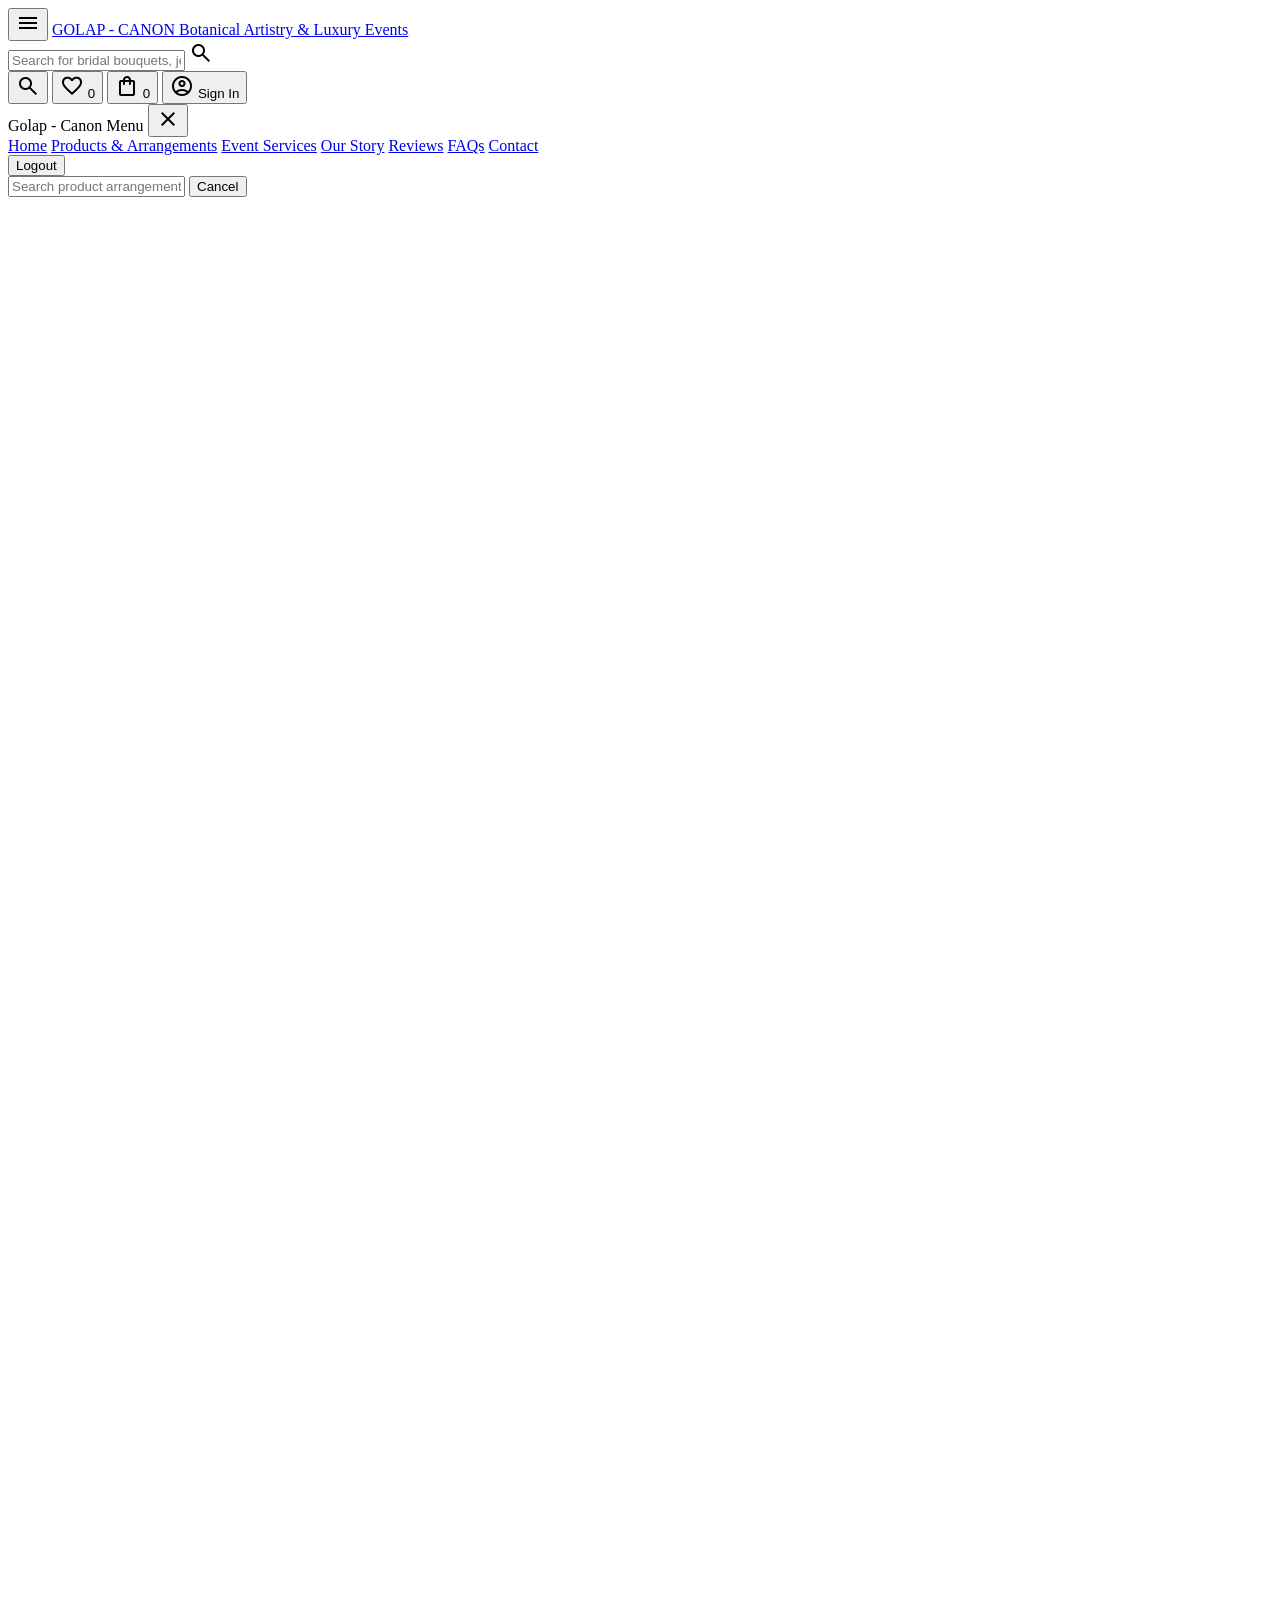
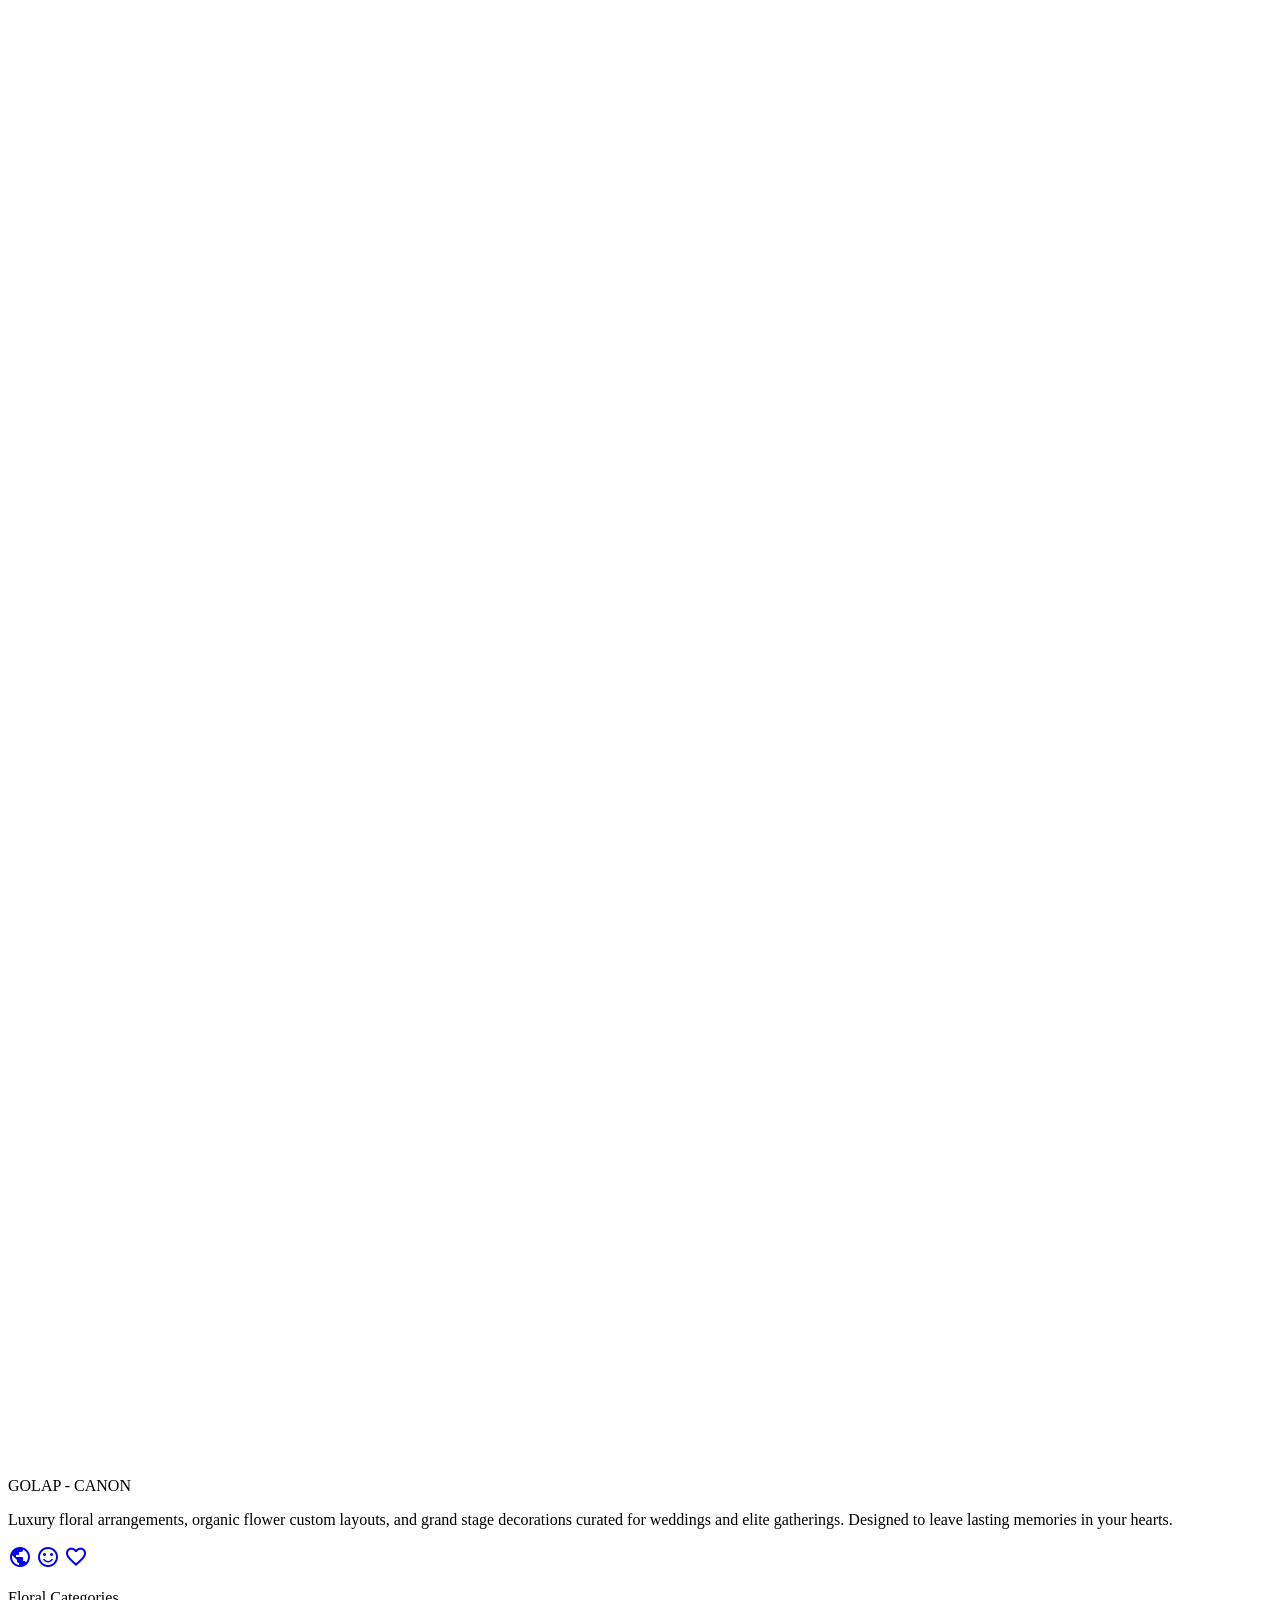
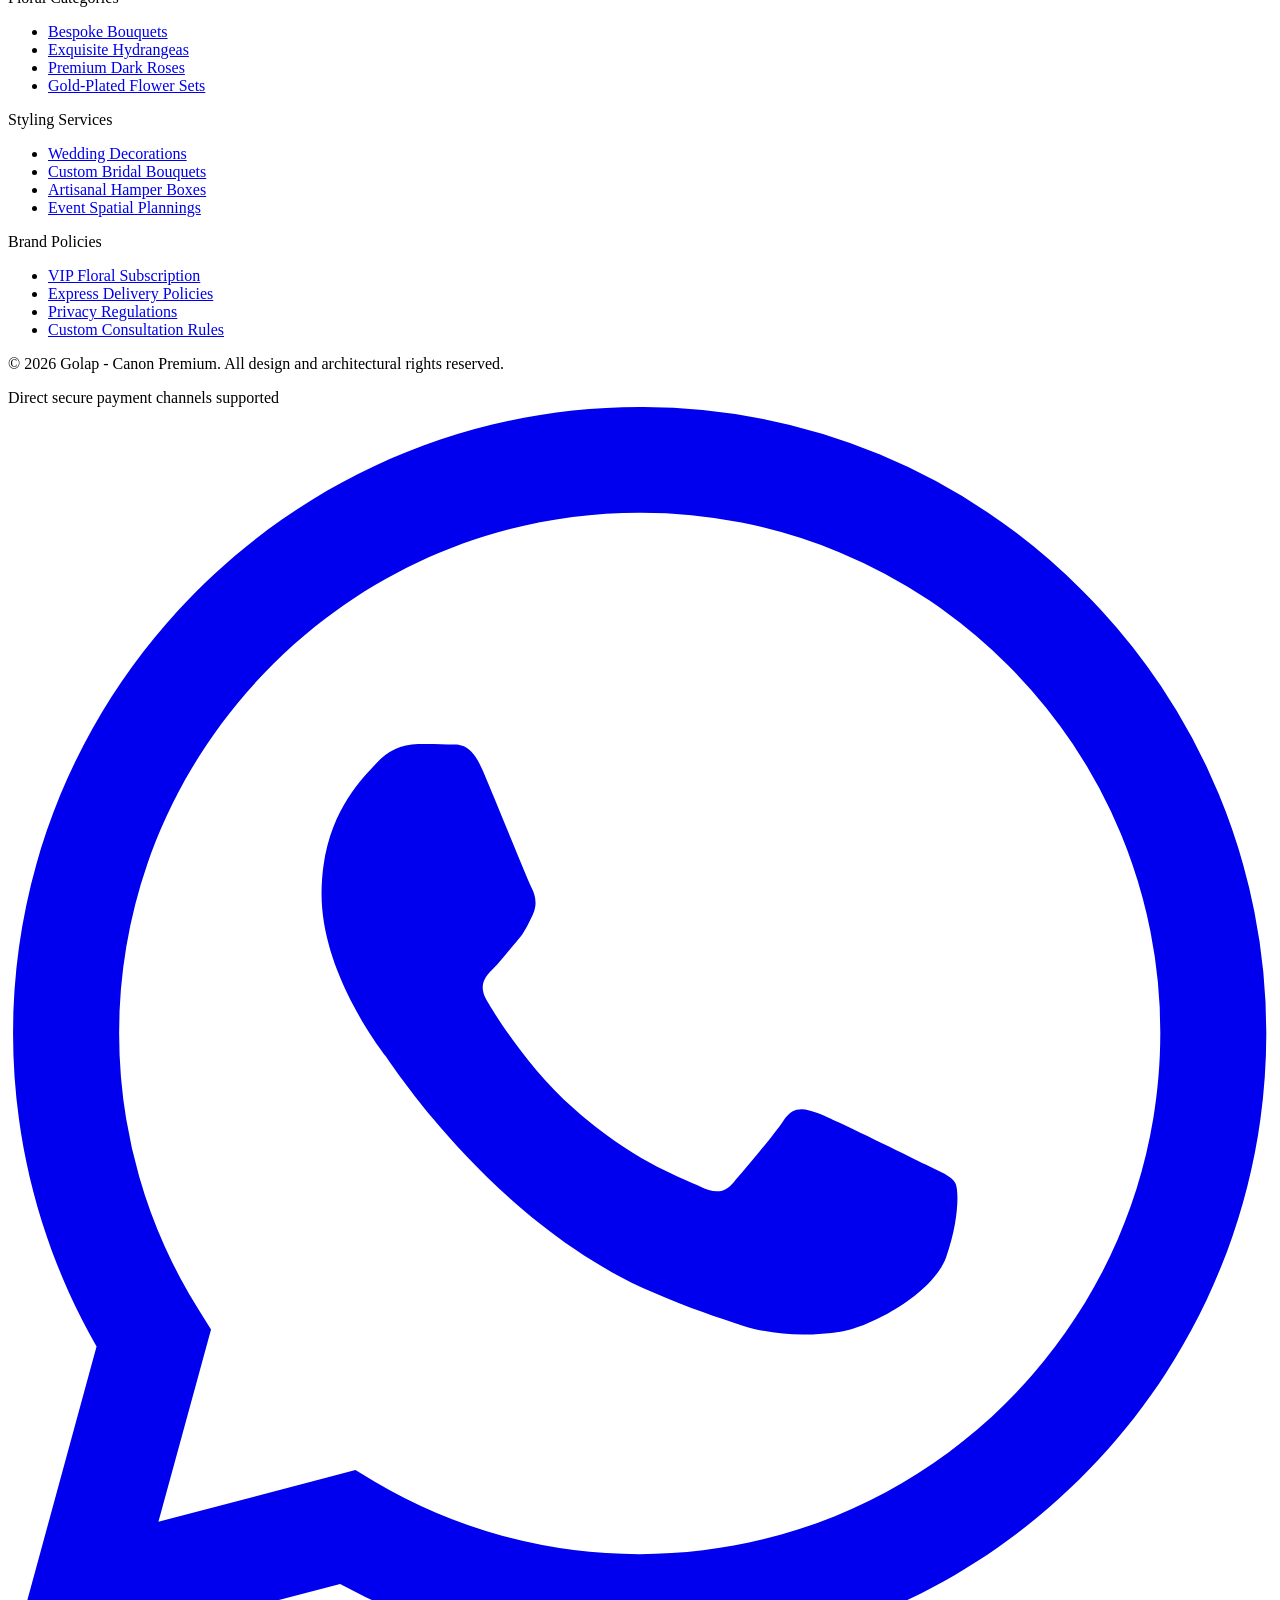
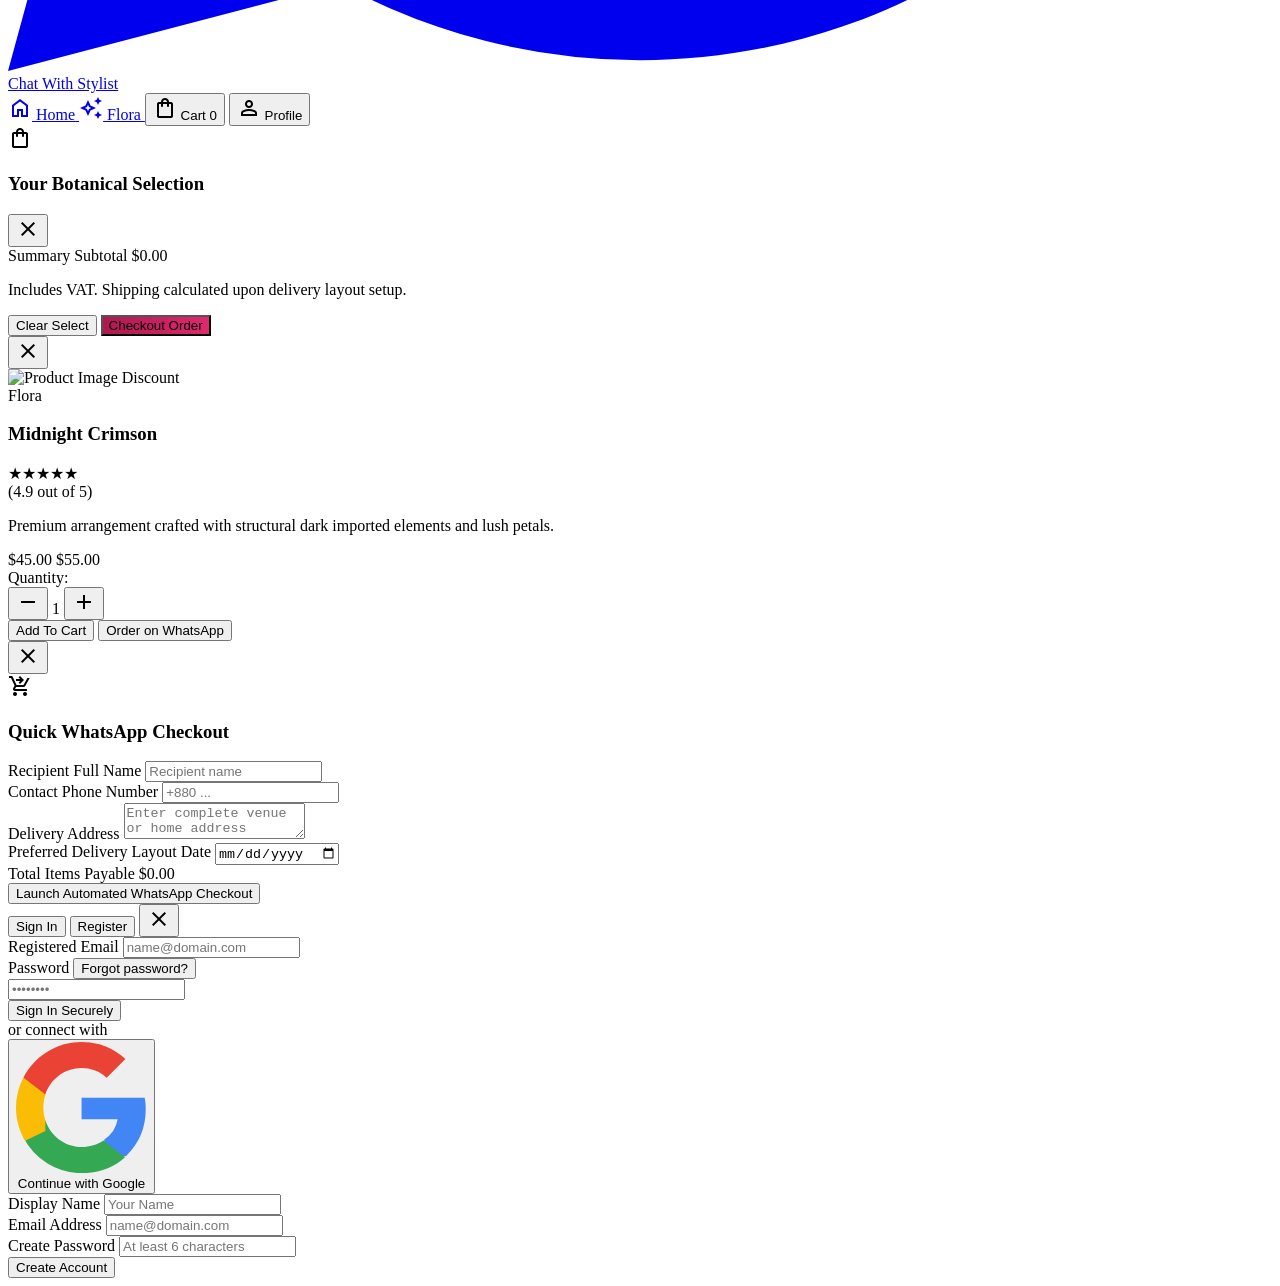
==== commit 33634b31: "Add files via upload" ====
--- a/index.html
+++ b/index.html
@@ -1,950 +1,865 @@
 <!DOCTYPE html>
-<html lang="en" data-theme="light">
+<html class="dark" lang="en">
 <head>
-  <meta charset="UTF-8">
-  <meta name="viewport" content="width=device-width, initial-scale=1.0">
-  <title>Bespoke Spaces & Design Platform</title>
-  
-  <!-- SEO Optimization Meta Tags -->
-  <meta name="description" content="An interactive showcase of professional e-commerce products, custom decoration packages, inspiration gallery, and spatial event booking solutions.">
-  <meta name="keywords" content="e-commerce, event booking, design, decor, gallery, blog, premium platform">
-  <meta name="author" content="Dynamic Platform CMS">
-  <link id="favicon" rel="icon" type="image/x-icon" href="https://placehold.co/32x32/4f46e5/ffffff?text=VS">
-
-  <!-- Google Fonts Connection -->
-  <link rel="preconnect" href="https://fonts.googleapis.com">
-  <link rel="preconnect" href="https://fonts.gstatic.com" crossorigin>
-  <link href="https://fonts.googleapis.com/css2?family=Inter:wght@300;400;500;600;700;800&display=swap" rel="stylesheet">
-
-  <!-- Font Awesome Unified Icon Library -->
-  <link rel="stylesheet" href="https://cdnjs.cloudflare.com/ajax/libs/font-awesome/6.4.0/css/all.min.css">
-
-  <!-- Firebase Compat Core Libraries (Production Stable CDN CDN) -->
-  <script src="https://www.gstatic.com/firebasejs/10.8.0/firebase-app-compat.js"></script>
-  <script src="https://www.gstatic.com/firebasejs/10.8.0/firebase-auth-compat.js"></script>
-  <script src="https://www.gstatic.com/firebasejs/10.8.0/firebase-firestore-compat.js"></script>
-  <script src="https://www.gstatic.com/firebasejs/10.8.0/firebase-storage-compat.js"></script>
-
-  <!-- External Stylesheet Reference -->
-  <link rel="stylesheet" href="style.css">
+    <meta charset="utf-8"/>
+    <meta content="width=device-width, initial-scale=1.0" name="viewport"/>
+    <title>Golap - Canon | Premium Botanical Romance &amp; Event Styling</title>
+    
+    <!-- SEO Meta Tags -->
+    <meta name="description" content="Golap - Canon is a premium flower boutique and luxury event management styling service. Discover seasonal floral bouquets, wedding decorations, bespoke jewelry sets, and custom arrangements." />
+    <meta name="keywords" content="premium flowers, wedding design, luxury event styling, bridal bouquets, roses, peonies, floral design, golap canon" />
+    <meta name="robots" content="index, follow" />
+    <link rel="canonical" href="https://golap-canon.web.app/" />
+
+    <!-- Open Graph / Facebook -->
+    <meta property="og:type" content="website" />
+    <meta property="og:title" content="Golap - Canon | Botanical Romance &amp; Event Styling" />
+    <meta property="og:description" content="Bespoke floral artistry and premium decorations curated for those who appreciate the finer things in life." />
+    <meta property="og:image" content="https://images.unsplash.com/photo-1519225495810-7517c29a2e19?auto=format&fit=crop&q=80&w=1600" />
+    <meta property="og:url" content="https://golap-canon.web.app/" />
+
+    <!-- Twitter Card -->
+    <meta name="twitter:card" content="summary_large_image" />
+    <meta name="twitter:title" content="Golap - Canon | Premium Botanical Romance" />
+    <meta name="twitter:description" content="Discover exquisite floral designs and professional event decor services." />
+    <meta name="twitter:image" content="https://images.unsplash.com/photo-1519225495810-7517c29a2e19?auto=format&fit=crop&q=80&w=1600" />
+
+    <!-- Schema.org JSON-LD Structured Data -->
+    <script type="application/ld+json">
+    {
+      "@context": "https://schema.org",
+      "@type": "Florist",
+      "name": "Golap - Canon",
+      "image": "https://images.unsplash.com/photo-1519225495810-7517c29a2e19?auto=format&fit=crop&q=80&w=1600",
+      "priceRange": "$$",
+      "address": {
+        "@type": "PostalAddress",
+        "addressLocality": "Dhaka",
+        "addressCountry": "BD"
+      },
+      "telephone": "+8801700000000"
+    }
+    </script>
+
+    <!-- Google Fonts -->
+    <link rel="preconnect" href="https://fonts.googleapis.com">
+    <link rel="preconnect" href="https://fonts.gstatic.com" crossorigin>
+    <link href="https://fonts.googleapis.com/css2?family=Playfair+Display:ital,wght@0,400;0,600;0,700;0,900;1,400&amp;family=Manrope:wght@300;400;500;600;700;800&amp;display=swap" rel="stylesheet"/>
+    
+    <!-- Material Symbols Outlined -->
+    <link href="https://fonts.googleapis.com/css2?family=Material+Symbols+Outlined:opsz,wght,FILL,GRAD@20..48,100..700,0..1,-50..200" rel="stylesheet" />
+    
+    <!-- Tailwind CSS (CDN Setup with Custom Configuration) -->
+    <script src="https://cdn.tailwindcss.com?plugins=forms,container-queries"></script>
+    <script id="tailwind-config">
+      tailwind.config = {
+        darkMode: "class",
+        theme: {
+          extend: {
+            colors: {
+              primary: {
+                DEFAULT: "#b01851",
+                hover: "#8c113e",
+                light: "#df296e",
+                subtle: "#3a091a",
+              },
+              secondary: {
+                DEFAULT: "#2b6954",
+                hover: "#1e4d3c",
+                light: "#3e9678",
+                subtle: "#0e241c",
+              },
+              surface: {
+                DEFAULT: "#0c0608",
+                container: "#150c10",
+                low: "#0f080b",
+                high: "#1f1217",
+                highest: "#2a1a20",
+                dim: "#080405"
+              },
+              on: {
+                surface: "#f7f4f5",
+                variant: "#d3c4c8"
+              },
+              accent: "#df296e"
+            },
+            borderRadius: {
+              "DEFAULT": "0.375rem",
+              "lg": "0.75rem",
+              "xl": "1.25rem",
+              "2xl": "2rem",
+              "full": "9999px"
+            },
+            fontFamily: {
+              headline: ["Playfair Display", "serif"],
+              body: ["Manrope", "sans-serif"]
+            }
+          }
+        }
+      }
+    </script>
+    
+    <!-- Stylesheet Link -->
+    <link rel="stylesheet" href="style.css" />
 </head>
-<body>
-
-  <!-- Toast Notification Hub -->
-  <div id="toast-container" class="toast-container"></div>
-
-  <!-- ==========================================
-       DESKTOP NAVIGATION HEADER
-       ========================================== -->
-  <header class="main-header desktop-only">
-    <div class="header-container">
-      <div class="logo-area" onclick="navigateTo('home')">
-        <img id="site-logo" src="https://placehold.co/150x50/4f46e5/ffffff?text=Logo" alt="Logo" class="logo-img">
-      </div>
-      
-      <nav class="nav-links">
-        <a href="#home" class="nav-link active" onclick="navigateTo('home')">Home</a>
-        <a href="#shop" class="nav-link" onclick="navigateTo('shop')">Shop</a>
-        <a href="#events" class="nav-link" onclick="navigateTo('events')">Events</a>
-        <a href="#gallery" class="nav-link" onclick="navigateTo('gallery')">Gallery</a>
-        <a href="#blog" class="nav-link" onclick="navigateTo('blog')">Blog</a>
-      </nav>
-
-      <div class="header-actions">
-        <div class="search-bar">
-          <input type="text" id="desktop-search-input" placeholder="Search..." onkeyup="handleSearch(event)">
-          <i class="fa-solid fa-magnifying-glass"></i>
-        </div>
-        
-        <button class="icon-btn" onclick="navigateTo('wishlist')" title="Wishlist">
-          <i class="fa-regular fa-heart"></i>
-          <span class="badge" id="wishlist-badge">0</span>
+<body class="bg-surface text-on-surface font-body selection:bg-primary selection:text-white overflow-x-hidden min-h-screen">
+
+    <!-- Sticky Navigation Header -->
+    <header id="main-header" class="bg-surface-dim/90 backdrop-blur-md sticky top-0 z-40 border-b border-primary/10 transition-all duration-300 w-full px-4 md:px-12 py-3 flex justify-between items-center shadow-md">
+        <div class="flex items-center gap-4">
+            <button id="menu-btn" class="text-on-surface hover:text-primary p-2 rounded-full hover:bg-white/5 transition duration-200 lg:hidden" aria-label="Open Mobile Menu">
+                <span class="material-symbols-outlined text-[28px]">menu</span>
+            </button>
+            <a href="#" class="flex flex-col">
+                <span class="font-headline font-black text-2xl md:text-3xl tracking-tight text-transparent bg-clip-text bg-gradient-to-r from-primary to-accent">GOLAP - CANON</span>
+                <span class="text-[9px] uppercase tracking-[0.25em] text-secondary font-bold -mt-1">Botanical Artistry &amp; Luxury Events</span>
+            </a>
+        </div>
+
+        <!-- Desktop Search Bar -->
+        <div class="hidden lg:flex flex-1 max-w-lg mx-8 relative">
+            <input id="search-input" class="w-full pl-12 pr-4 py-2 bg-surface-container border border-white/10 rounded-full focus:outline-none focus:ring-2 focus:ring-primary focus:border-transparent transition-all text-on-surface placeholder-on-variant/50" placeholder="Search for bridal bouquets, jewelry, centerpieces..." type="text"/>
+            <span class="material-symbols-outlined absolute left-4 top-1/2 -translate-y-1/2 text-on-variant/70">search</span>
+        </div>
+
+        <!-- Header Actions -->
+        <div class="flex items-center gap-3">
+            <button id="search-trigger-mobile" class="lg:hidden text-on-surface hover:text-primary p-2 rounded-full hover:bg-white/5 transition" aria-label="Search">
+                <span class="material-symbols-outlined">search</span>
+            </button>
+            <button id="wishlist-btn" class="text-on-surface hover:text-primary p-2 rounded-full hover:bg-white/5 transition relative" aria-label="Wishlist">
+                <span class="material-symbols-outlined">favorite</span>
+                <span id="wishlist-badge" class="absolute -top-1 -right-1 bg-primary text-[10px] font-bold text-white h-5 w-5 rounded-full flex items-center justify-center scale-0 transition-transform">0</span>
+            </button>
+            <button id="cart-toggle" class="text-on-surface hover:text-primary p-2 rounded-full hover:bg-white/5 transition relative" aria-label="Shopping Cart">
+                <span class="material-symbols-outlined">shopping_bag</span>
+                <span id="cart-badge" class="absolute -top-1 -right-1 bg-secondary text-[10px] font-bold text-white h-5 w-5 rounded-full flex items-center justify-center scale-0 transition-transform">0</span>
+            </button>
+            <button id="auth-modal-trigger" class="text-on-surface hover:text-primary p-2 rounded-full hover:bg-white/5 transition flex items-center gap-1" aria-label="User Account">
+                <span class="material-symbols-outlined">account_circle</span>
+                <span id="user-display-name" class="hidden md:inline text-xs font-semibold max-w-[80px] truncate">Sign In</span>
+            </button>
+        </div>
+    </header>
+
+    <!-- Mobile Navigation Drawer -->
+    <aside id="mobile-menu" class="fixed inset-0 bg-surface-dim/95 backdrop-blur-lg z-50 transform -translate-x-full transition-transform duration-300 lg:hidden flex flex-col p-6">
+        <div class="flex justify-between items-center mb-8 border-b border-white/5 pb-4">
+            <span class="font-headline font-bold text-xl text-primary">Golap - Canon Menu</span>
+            <button id="close-menu-btn" class="p-2 text-on-surface hover:text-primary" aria-label="Close Menu">
+                <span class="material-symbols-outlined">close</span>
+            </button>
+        </div>
+        <nav class="flex flex-col gap-6 text-lg font-medium">
+            <a href="#hero" class="hover:text-primary transition py-1 border-b border-white/5">Home</a>
+            <a href="#products-showcase" class="hover:text-primary transition py-1 border-b border-white/5">Products &amp; Arrangements</a>
+            <a href="#services" class="hover:text-primary transition py-1 border-b border-white/5">Event Services</a>
+            <a href="#about" class="hover:text-primary transition py-1 border-b border-white/5">Our Story</a>
+            <a href="#testimonials" class="hover:text-primary transition py-1 border-b border-white/5">Reviews</a>
+            <a href="#faqs" class="hover:text-primary transition py-1 border-b border-white/5">FAQs</a>
+            <a href="#contact" class="hover:text-primary transition py-1 border-b border-white/5">Contact</a>
+        </nav>
+        <div class="mt-auto pt-6 border-t border-white/5 flex flex-col gap-4">
+            <div id="mobile-user-status" class="text-sm text-on-variant"></div>
+            <button id="mobile-logout-btn" class="hidden w-full py-2 bg-primary/20 text-primary border border-primary/40 rounded-lg font-bold">Logout</button>
+        </div>
+    </aside>
+
+    <!-- Mobile Expandable Search Bar Overlay -->
+    <div id="mobile-search-overlay" class="hidden fixed inset-x-0 top-[60px] bg-surface-container z-35 p-4 border-b border-primary/20 flex gap-2">
+        <input id="search-input-mobile" type="text" class="flex-1 bg-surface-dim border border-white/10 rounded-full py-2 px-4 focus:outline-none focus:ring-1 focus:ring-primary text-sm placeholder-on-variant/40" placeholder="Search product arrangements..."/>
+        <button id="close-mobile-search" class="px-3 text-sm text-primary font-bold">Cancel</button>
+    </div>
+
+    <!-- Main Content Area -->
+    <main class="max-w-7xl mx-auto px-4 md:px-8">
+
+        <!-- HERO BANNER SECTION -->
+        <section id="hero" class="relative mt-6 rounded-2xl md:rounded-3xl overflow-hidden h-[500px] md:h-[650px] shadow-2xl group border border-white/5 reveal-element">
+            <div id="hero-slider" class="absolute inset-0 w-full h-full transition-transform duration-1000 group-hover:scale-105 bg-cover bg-center" style="background-image: url('https://images.unsplash.com/photo-1519225495810-7517c29a2e19?auto=format&fit=crop&q=80&w=1600')"></div>
+            <div class="absolute inset-0 bg-gradient-to-t from-surface via-surface/40 to-transparent flex flex-col justify-end p-6 md:p-16">
+                <div class="max-w-2xl transform transition-transform duration-700">
+                    <span class="inline-block bg-primary/90 text-white text-[11px] font-bold tracking-widest uppercase py-1.5 px-4 rounded-full shadow-lg shimmer-btn mb-4">
+                        2026 Collection — Botanical Grandeur
+                    </span>
+                    <h1 class="text-white font-headline text-3xl md:text-5xl lg:text-6xl leading-tight font-black drop-shadow-xl">
+                        Nature’s Elegance, <br/>
+                        <span class="text-transparent bg-clip-text bg-gradient-to-r from-primary-light to-secondary-light">Sculpted For Your Journey.</span>
+                    </h1>
+                    <p class="text-on-variant font-medium text-sm md:text-lg mt-6 max-w-lg drop-shadow-md">
+                        Golap - Canon fuses master floral orchestration with high-end luxury styling for weddings, life moments, and premium gifting.
+                    </p>
+                    <div class="mt-8 flex flex-wrap gap-4">
+                        <a href="#products-showcase" class="shimmer-btn text-white bg-primary hover:bg-primary-hover px-8 py-3.5 rounded-full font-bold text-sm transition-all hover-scale shadow-[0_10px_25px_rgba(176,24,81,0.4)] tracking-wide">
+                            Browse Collection
+                        </a>
+                        <a href="#services" class="bg-white/10 backdrop-blur-md border border-white/20 text-white hover:bg-white/20 px-8 py-3.5 rounded-full font-bold text-sm transition-all hover-scale tracking-wide">
+                            Explore Event Styling
+                        </a>
+                    </div>
+                </div>
+            </div>
+            <!-- Dynamic bottom border line -->
+            <div class="absolute bottom-0 left-0 w-full h-1.5 bg-gradient-to-r from-primary to-secondary"></div>
+        </section>
+
+        <!-- STATS ANIMATED COUNTERS -->
+        <section class="grid grid-cols-2 md:grid-cols-4 gap-4 py-12 mt-12 border-y border-white/5 bg-surface-container/30 rounded-xl px-4 md:px-8 reveal-element">
+            <div class="text-center p-4">
+                <div class="text-3xl md:text-5xl font-black font-headline text-primary" data-target="1500">0</div>
+                <div class="text-xs font-bold text-on-variant/70 uppercase tracking-widest mt-2">Bespoke Weddings</div>
+            </div>
+            <div class="text-center p-4">
+                <div class="text-3xl md:text-5xl font-black font-headline text-secondary" data-target="12000">0</div>
+                <div class="text-xs font-bold text-on-variant/70 uppercase tracking-widest mt-2">Bouquets Delivered</div>
+            </div>
+            <div class="text-center p-4">
+                <div class="text-3xl md:text-5xl font-black font-headline text-primary" data-target="48">0</div>
+                <div class="text-xs font-bold text-on-variant/70 uppercase tracking-widest mt-2">Hours Custom Lead</div>
+            </div>
+            <div class="text-center p-4">
+                <div class="text-3xl md:text-5xl font-black font-headline text-secondary" data-target="99.9">0</div>
+                <div class="text-xs font-bold text-on-variant/70 uppercase tracking-widest mt-2">Satisfaction %</div>
+            </div>
+        </section>
+
+        <!-- DYNAMIC FILTER AND SHOPPING CONTAINER -->
+        <section id="products-showcase" class="mt-16 reveal-element">
+            <div class="flex flex-col md:flex-row justify-between items-start md:items-end gap-6 mb-10">
+                <div>
+                    <span class="text-primary text-xs font-bold uppercase tracking-[0.25em]">Curated Flora</span>
+                    <h2 class="font-headline text-3xl md:text-4xl font-black mt-2">Shop Our Signature Selections</h2>
+                </div>
+                <!-- Categories Bar -->
+                <div class="w-full md:w-auto flex flex-wrap gap-2 overflow-x-auto no-scrollbar py-2 border-b border-white/5 md:border-none">
+                    <button class="category-tab active px-5 py-2 text-xs rounded-full bg-primary text-white font-bold tracking-wide transition duration-300" data-category="all">All Specialties</button>
+                    <button class="category-tab px-5 py-2 text-xs rounded-full bg-surface-container hover:bg-primary/20 border border-white/10 text-on-variant font-bold tracking-wide transition duration-300" data-category="bouquets">Floral Bouquets</button>
+                    <button class="category-tab px-5 py-2 text-xs rounded-full bg-surface-container hover:bg-primary/20 border border-white/10 text-on-variant font-bold tracking-wide transition duration-300" data-category="wedding">Wedding Styling</button>
+                    <button class="category-tab px-5 py-2 text-xs rounded-full bg-surface-container hover:bg-primary/20 border border-white/10 text-on-variant font-bold tracking-wide transition duration-300" data-category="jewelry">Bespoke Jewelry</button>
+                    <button class="category-tab px-5 py-2 text-xs rounded-full bg-surface-container hover:bg-primary/20 border border-white/10 text-on-variant font-bold tracking-wide transition duration-300" data-category="gifts">Lux Gift Items</button>
+                </div>
+            </div>
+
+            <!-- Search, Advanced Filter, Sorting Widgets -->
+            <div class="grid grid-cols-1 md:grid-cols-3 gap-4 mb-8 bg-surface-container p-4 rounded-xl border border-white/5">
+                <!-- Mobile Search Fallback (Inside container) -->
+                <div class="relative">
+                    <input id="inline-search" class="w-full pl-10 pr-4 py-2 bg-surface-low border border-white/10 rounded-lg focus:outline-none focus:ring-1 focus:ring-primary text-sm text-on-surface placeholder-on-variant/40" placeholder="Filter selection..." type="text"/>
+                    <span class="material-symbols-outlined absolute left-3 top-1/2 -translate-y-1/2 text-on-variant/50 text-xl">search</span>
+                </div>
+                <!-- Price Range Slider -->
+                <div class="flex items-center gap-4">
+                    <label for="price-range" class="text-xs text-on-variant font-bold uppercase min-w-[70px]">Max Price:</label>
+                    <input id="price-range" class="accent-primary flex-1 h-1 bg-surface-low rounded-lg appearance-none cursor-pointer" type="range" min="10" max="1000" value="1000"/>
+                    <span id="price-val" class="text-xs text-primary font-bold min-w-[50px] text-right">$1000</span>
+                </div>
+                <!-- Sort Dropdown -->
+                <div class="flex justify-end gap-2 items-center">
+                    <label for="sort-select" class="text-xs text-on-variant font-bold uppercase">Sort:</label>
+                    <select id="sort-select" class="bg-surface-low text-on-surface border border-white/10 rounded-lg text-xs p-2 focus:ring-1 focus:ring-primary focus:border-transparent outline-none cursor-pointer">
+                        <option value="newest">Newest Arrivals</option>
+                        <option value="popular">Customer Favorites</option>
+                        <option value="price-asc">Price: Low to High</option>
+                        <option value="price-desc">Price: High to Low</option>
+                    </select>
+                </div>
+            </div>
+
+            <!-- PRODUCT CARDS GRID -->
+            <div id="product-grid" class="grid grid-cols-1 sm:grid-cols-2 lg:grid-cols-4 gap-6 min-h-[300px]">
+                <!-- Dynamic products rendered here by Javascript -->
+                <div class="col-span-full py-16 text-center text-on-variant flex flex-col items-center">
+                    <span class="material-symbols-outlined text-4xl animate-spin text-primary">progress_activity</span>
+                    <p class="mt-4">Orchestrating our floral collection...</p>
+                </div>
+            </div>
+        </section>
+
+        <!-- POPULAR PRODUCTS HORIZONTAL SLIDER -->
+        <section class="mt-20 py-12 bg-surface-container/50 border-y border-white/5 rounded-2xl px-4 md:px-8 reveal-element">
+            <div class="flex justify-between items-end mb-8">
+                <div>
+                    <span class="text-secondary text-xs font-bold uppercase tracking-[0.25em]">Trending Now</span>
+                    <h3 class="font-headline text-2xl md:text-3xl font-black mt-2">Bespoke Masterpieces</h3>
+                </div>
+                <!-- Slider Nav arrows -->
+                <div class="flex gap-2">
+                    <button id="slide-left-btn" class="p-2.5 rounded-full bg-surface hover:bg-primary hover:text-white border border-white/10 transition-colors" aria-label="Previous Product">
+                        <span class="material-symbols-outlined text-[20px]">chevron_left</span>
+                    </button>
+                    <button id="slide-right-btn" class="p-2.5 rounded-full bg-surface hover:bg-primary hover:text-white border border-white/10 transition-colors" aria-label="Next Product">
+                        <span class="material-symbols-outlined text-[20px]">chevron_right</span>
+                    </button>
+                </div>
+            </div>
+
+            <!-- Slider Wrapper -->
+            <div class="relative overflow-hidden w-full">
+                <div id="trending-slider-container" class="flex gap-6 overflow-x-auto scroll-smooth snap-x snap-mandatory no-scrollbar pb-4">
+                    <!-- Dynamic products populated via JS -->
+                </div>
+            </div>
+        </section>
+
+        <!-- SERVICES SECTION: Event styling, bridal bouquet, gift items, wedding decoration -->
+        <section id="services" class="mt-24 reveal-element">
+            <div class="text-center max-w-2xl mx-auto mb-16">
+                <span class="text-primary text-xs font-bold uppercase tracking-[0.25em]">Bespoke Production</span>
+                <h2 class="font-headline text-3xl md:text-5xl font-black mt-2">Luxury Floral Installations &amp; Services</h2>
+                <p class="text-on-variant/80 mt-4 text-sm md:text-base leading-relaxed">From elite bridal accessories to grand-scale visual transformations, we mold elements to fulfill high-end stylistic visions.</p>
+            </div>
+
+            <div class="grid grid-cols-1 md:grid-cols-2 lg:grid-cols-4 gap-6">
+                <!-- Service 1 -->
+                <div class="bg-surface-container border border-white/5 rounded-xl overflow-hidden group hover:border-primary/30 transition-all duration-300">
+                    <div class="h-48 overflow-hidden relative">
+                        <img alt="Wedding Decoration" class="w-full h-full object-cover group-hover:scale-110 transition duration-500" src="https://images.unsplash.com/photo-1519741497674-611481863552?auto=format&fit=crop&q=80&w=600" />
+                        <div class="absolute inset-0 bg-gradient-to-t from-surface-dim to-transparent opacity-80"></div>
+                    </div>
+                    <div class="p-6">
+                        <span class="text-secondary text-[10px] uppercase font-extrabold tracking-widest">Grand Scale</span>
+                        <h4 class="font-headline font-bold text-xl mt-1 text-on-surface">Wedding Decoration</h4>
+                        <p class="text-on-variant/70 text-xs leading-relaxed mt-2">Magnificent arches, dynamic aisle markers, stage configurations, and elegant reception florals crafted to capture your theme.</p>
+                        <button class="mt-4 text-xs font-bold text-primary flex items-center gap-1 hover:gap-2 transition-all consultation-trigger" data-service="Wedding Decoration">
+                            Inquire Venue Design <span class="material-symbols-outlined text-[14px]">arrow_forward</span>
+                        </button>
+                    </div>
+                </div>
+
+                <!-- Service 2 -->
+                <div class="bg-surface-container border border-white/5 rounded-xl overflow-hidden group hover:border-primary/30 transition-all duration-300">
+                    <div class="h-48 overflow-hidden relative">
+                        <img alt="Flower Bouquet" class="w-full h-full object-cover group-hover:scale-110 transition duration-500" src="https://images.unsplash.com/photo-1561181286-d3fee7d55364?auto=format&fit=crop&q=80&w=600" />
+                        <div class="absolute inset-0 bg-gradient-to-t from-surface-dim to-transparent opacity-80"></div>
+                    </div>
+                    <div class="p-6">
+                        <span class="text-primary text-[10px] uppercase font-extrabold tracking-widest">Master Crafted</span>
+                        <h4 class="font-headline font-bold text-xl mt-1 text-on-surface">Custom Bouquets</h4>
+                        <p class="text-on-variant/70 text-xs leading-relaxed mt-2">Bespoke bridal and presentation floral sprays made of premium-sourced, high-grade imported flowers curated for ultimate longevity.</p>
+                        <button class="mt-4 text-xs font-bold text-primary flex items-center gap-1 hover:gap-2 transition-all consultation-trigger" data-service="Custom Bouquets">
+                            Order Bespoke Bouquet <span class="material-symbols-outlined text-[14px]">arrow_forward</span>
+                        </button>
+                    </div>
+                </div>
+
+                <!-- Service 3 -->
+                <div class="bg-surface-container border border-white/5 rounded-xl overflow-hidden group hover:border-primary/30 transition-all duration-300">
+                    <div class="h-48 overflow-hidden relative">
+                        <img alt="Gift Items" class="w-full h-full object-cover group-hover:scale-110 transition duration-500" src="https://images.unsplash.com/photo-1549465220-1a8b9238cd48?auto=format&fit=crop&q=80&w=600" />
+                        <div class="absolute inset-0 bg-gradient-to-t from-surface-dim to-transparent opacity-80"></div>
+                    </div>
+                    <div class="p-6">
+                        <span class="text-secondary text-[10px] uppercase font-extrabold tracking-widest">Luxury Hampers</span>
+                        <h4 class="font-headline font-bold text-xl mt-1 text-on-surface">Artisanal Gifts</h4>
+                        <p class="text-on-variant/70 text-xs leading-relaxed mt-2">Premium gift curation featuring designer arrangements, custom handcrafted jewelry sets, signature cards, and select treats.</p>
+                        <button class="mt-4 text-xs font-bold text-primary flex items-center gap-1 hover:gap-2 transition-all consultation-trigger" data-service="Artisanal Gifts">
+                            Customize Hamper <span class="material-symbols-outlined text-[14px]">arrow_forward</span>
+                        </button>
+                    </div>
+                </div>
+
+                <!-- Service 4 -->
+                <div class="bg-surface-container border border-white/5 rounded-xl overflow-hidden group hover:border-primary/30 transition-all duration-300">
+                    <div class="h-48 overflow-hidden relative">
+                        <img alt="Event Styling" class="w-full h-full object-cover group-hover:scale-110 transition duration-500" src="https://images.unsplash.com/photo-1469371670807-013ccf25f16a?auto=format&fit=crop&q=80&w=600" />
+                        <div class="absolute inset-0 bg-gradient-to-t from-surface-dim to-transparent opacity-80"></div>
+                    </div>
+                    <div class="p-6">
+                        <span class="text-primary text-[10px] uppercase font-extrabold tracking-widest">Complete Management</span>
+                        <h4 class="font-headline font-bold text-xl mt-1 text-on-surface">Luxury Event Styling</h4>
+                        <p class="text-on-variant/70 text-xs leading-relaxed mt-2">Full-scope architectural design, lighting coordination, table layouts, and stage setups for corporate galas and grand banquets.</p>
+                        <button class="mt-4 text-xs font-bold text-primary flex items-center gap-1 hover:gap-2 transition-all consultation-trigger" data-service="Luxury Event Styling">
+                            Consult Stylist <span class="material-symbols-outlined text-[14px]">arrow_forward</span>
+                        </button>
+                    </div>
+                </div>
+            </div>
+        </section>
+
+        <!-- ABOUT GOLAP - CANON SECTION -->
+        <section id="about" class="mt-28 reveal-element bg-surface-container/30 border border-white/5 p-6 md:p-12 rounded-3xl">
+            <div class="grid grid-cols-1 lg:grid-cols-2 gap-12 items-center">
+                <div class="relative h-[300px] md:h-[450px] rounded-2xl overflow-hidden shadow-xl border border-white/5">
+                    <img alt="Luxury Boutique" class="w-full h-full object-cover" src="https://images.unsplash.com/photo-1526047932273-341f2a7631f9?auto=format&fit=crop&q=80&w=1200"/>
+                    <div class="absolute inset-0 bg-gradient-to-r from-surface to-transparent opacity-40"></div>
+                </div>
+                <div>
+                    <span class="text-primary text-xs font-bold uppercase tracking-[0.25em]">Our Story</span>
+                    <h2 class="font-headline text-3xl md:text-4xl font-black mt-2 leading-tight">Mastering The Language Of Elegant Blooms</h2>
+                    <p class="text-on-variant/80 mt-6 text-sm md:text-base leading-relaxed">
+                        Founded with a simple mission — to translate deep human emotions into architectural floral installations. Golap - Canon stands as the premier destination for patrons seeking bespoke botanical romance, high-end accessories, and wedding event management.
+                    </p>
+                    <p class="text-on-variant/80 mt-4 text-sm md:text-base leading-relaxed">
+                        We ethically source our petals globally, working in concert with growers in the Netherlands, Kenya, and Ecuador. Every bouquet undergoes strict design auditing, ensuring stunning composition, freshness, and luxurious impact.
+                    </p>
+                    <div class="mt-8 flex items-center gap-6">
+                        <div class="flex items-center gap-3">
+                            <span class="material-symbols-outlined text-primary text-3xl">eco</span>
+                            <span class="text-xs font-extrabold uppercase tracking-wide text-on-surface">100% Organic<br/>Ethical Blooms</span>
+                        </div>
+                        <div class="flex items-center gap-3">
+                            <span class="material-symbols-outlined text-secondary text-3xl">verified_user</span>
+                            <span class="text-xs font-extrabold uppercase tracking-wide text-on-surface">Insured Premium<br/>Installations</span>
+                        </div>
+                    </div>
+                </div>
+            </div>
+        </section>
+
+        <!-- TESTIMONIAL SLIDER -->
+        <section id="testimonials" class="mt-28 reveal-element">
+            <div class="text-center max-w-xl mx-auto mb-16">
+                <span class="text-primary text-xs font-bold uppercase tracking-[0.25em]">Voices of Praise</span>
+                <h2 class="font-headline text-3xl md:text-4xl font-black mt-2">Shared Experiences</h2>
+            </div>
+
+            <!-- Single Testimonial view with auto rotation and controls -->
+            <div class="max-w-3xl mx-auto bg-surface-container border border-white/5 p-8 md:p-12 rounded-2xl relative shadow-2xl">
+                <!-- Large Decorative Quote -->
+                <span class="font-headline text-7xl text-primary/10 absolute top-4 left-6 select-none">“</span>
+                
+                <div id="testimonial-slider" class="relative min-h-[160px] overflow-hidden">
+                    <!-- Javascript will render active testimonial here with animations -->
+                </div>
+
+                <div class="flex justify-between items-center mt-8 border-t border-white/5 pt-6">
+                    <div id="testimonial-dots" class="flex gap-2">
+                        <!-- Dynamic Dots via JS -->
+                    </div>
+                    <div class="flex gap-2">
+                        <button id="prev-testi" class="p-2 rounded-full hover:bg-primary/20 text-on-surface transition" aria-label="Previous Testimonial">
+                            <span class="material-symbols-outlined">west</span>
+                        </button>
+                        <button id="next-testi" class="p-2 rounded-full hover:bg-primary/20 text-on-surface transition" aria-label="Next Testimonial">
+                            <span class="material-symbols-outlined">east</span>
+                        </button>
+                    </div>
+                </div>
+            </div>
+        </section>
+
+        <!-- FAQ SECTION (ACCORDION) -->
+        <section id="faqs" class="mt-28 max-w-4xl mx-auto reveal-element">
+            <div class="text-center mb-16">
+                <span class="text-secondary text-xs font-bold uppercase tracking-[0.25em]">Inquiries &amp; Support</span>
+                <h2 class="font-headline text-3xl md:text-4xl font-black mt-2">Frequently Asked Questions</h2>
+            </div>
+
+            <div class="space-y-4">
+                <!-- Accordion 1 -->
+                <div class="faq-item bg-surface-container border border-white/5 rounded-xl overflow-hidden transition-all duration-300">
+                    <button class="w-full flex justify-between items-center p-6 text-left outline-none" aria-expanded="false">
+                        <span class="font-bold text-sm md:text-base text-on-surface">How far in advance should I book my wedding or grand event styling?</span>
+                        <span class="material-symbols-outlined text-primary font-bold transition-transform duration-300">expand_more</span>
+                    </button>
+                    <div class="faq-content max-h-0 overflow-hidden transition-all duration-300 ease-in-out">
+                        <p class="px-6 pb-6 text-xs md:text-sm text-on-variant/80 leading-relaxed">
+                            We strongly recommend booking wedding decoration and grand installations 3 to 6 months in advance. This allows us to secure raw materials from global floral brokers and meticulously coordinate colorways and styling schemas.
+                        </p>
+                    </div>
+                </div>
+
+                <!-- Accordion 2 -->
+                <div class="faq-item bg-surface-container border border-white/5 rounded-xl overflow-hidden transition-all duration-300">
+                    <button class="w-full flex justify-between items-center p-6 text-left outline-none" aria-expanded="false">
+                        <span class="font-bold text-sm md:text-base text-on-surface">Can I customize a bouquet layout or add specific select jewelry pieces?</span>
+                        <span class="material-symbols-outlined text-primary font-bold transition-transform duration-300">expand_more</span>
+                    </button>
+                    <div class="faq-content max-h-0 overflow-hidden transition-all duration-300 ease-in-out">
+                        <p class="px-6 pb-6 text-xs md:text-sm text-on-variant/80 leading-relaxed">
+                            Absolutely! Every aspect of our products is fully customizable. You can contact us using the quick query form or click 'Order on WhatsApp' on any product page to chat directly with a master floral architect.
+                        </p>
+                    </div>
+                </div>
+
+                <!-- Accordion 3 -->
+                <div class="faq-item bg-surface-container border border-white/5 rounded-xl overflow-hidden transition-all duration-300">
+                    <button class="w-full flex justify-between items-center p-6 text-left outline-none" aria-expanded="false">
+                        <span class="font-bold text-sm md:text-base text-on-surface">Do you support same-day express delivery?</span>
+                        <span class="material-symbols-outlined text-primary font-bold transition-transform duration-300">expand_more</span>
+                    </button>
+                    <div class="faq-content max-h-0 overflow-hidden transition-all duration-300 ease-in-out">
+                        <p class="px-6 pb-6 text-xs md:text-sm text-on-variant/80 leading-relaxed">
+                            Yes, we support same-day flower delivery for standard catalog bouquets if the order is placed before 2:00 PM local time. Customized event installations and massive grand hampers require more setup time.
+                        </p>
+                    </div>
+                </div>
+
+                <!-- Accordion 4 -->
+                <div class="faq-item bg-surface-container border border-white/5 rounded-xl overflow-hidden transition-all duration-300">
+                    <button class="w-full flex justify-between items-center p-6 text-left outline-none" aria-expanded="false">
+                        <span class="font-bold text-sm md:text-base text-on-surface">What payment channels do you support?</span>
+                        <span class="material-symbols-outlined text-primary font-bold transition-transform duration-300">expand_more</span>
+                    </button>
+                    <div class="faq-content max-h-0 overflow-hidden transition-all duration-300 ease-in-out">
+                        <p class="px-6 pb-6 text-xs md:text-sm text-on-variant/80 leading-relaxed">
+                            We accept direct credit card payments, digital wallets, mobile financial services (MFS), and direct bank transfers. Order updates can be dynamically logged in your profile once a customer accounts registration is validated.
+                        </p>
+                    </div>
+                </div>
+            </div>
+        </section>
+
+        <!-- NEWSLETTER SIGN UP -->
+        <section class="mt-28 relative rounded-3xl overflow-hidden bg-surface-container border border-white/5 p-8 md:p-16 reveal-element">
+            <div class="absolute -top-12 -right-12 w-64 h-64 bg-primary/10 rounded-full blur-3xl pointer-events-none"></div>
+            <div class="absolute -bottom-12 -left-12 w-64 h-64 bg-secondary/10 rounded-full blur-3xl pointer-events-none"></div>
+
+            <div class="max-w-2xl mx-auto text-center relative z-10">
+                <span class="text-primary text-xs font-bold uppercase tracking-[0.25em]">Exclusive Updates</span>
+                <h2 class="font-headline text-3xl md:text-4xl font-black mt-2">Join The Inner Circle</h2>
+                <p class="text-on-variant/80 mt-4 text-xs md:text-sm leading-relaxed">
+                    Be the first to learn about seasonal harvests, premium floral care guidelines, limited holiday collections, and exclusive brand events.
+                </p>
+                <form id="newsletter-form" class="mt-8 flex flex-col sm:flex-row gap-2 max-w-lg mx-auto">
+                    <input id="news-email" required class="flex-1 bg-surface-low border border-white/10 rounded-lg px-4 py-3 focus:outline-none focus:ring-1 focus:ring-primary text-sm placeholder-on-variant/40" placeholder="Your premium email address..." type="email"/>
+                    <button type="submit" class="shimmer-btn bg-primary hover:bg-primary-hover text-white text-xs font-bold uppercase tracking-widest px-8 py-3 rounded-lg transition duration-300">
+                        Subscribe
+                    </button>
+                </form>
+            </div>
+        </section>
+
+        <!-- CONTACT SECTION WITH INTERACTIVE FORM -->
+        <section id="contact" class="mt-28 grid grid-cols-1 lg:grid-cols-12 gap-12 items-start reveal-element">
+            <div class="lg:col-span-5">
+                <span class="text-primary text-xs font-bold uppercase tracking-[0.25em]">Reach Our Studio</span>
+                <h2 class="font-headline text-3xl md:text-4xl font-black mt-2 leading-tight">We Sculpt Creative Botanicals Personalized For You</h2>
+                <p class="text-on-variant/80 mt-6 text-sm leading-relaxed">
+                    Whether you desire a pristine gift selection or a grand architectural transformation, contact our studio planners today. We are glad to consult with you.
+                </p>
+
+                <div class="mt-8 space-y-4 text-sm">
+                    <div class="flex items-center gap-4 p-4 bg-surface-container rounded-lg">
+                        <span class="material-symbols-outlined text-primary text-2xl">pin_drop</span>
+                        <div>
+                            <p class="font-bold">Studio Headquarters</p>
+                            <p class="text-xs text-on-variant/80">Road 12, Banani, Dhaka, Bangladesh</p>
+                        </div>
+                    </div>
+                    <div class="flex items-center gap-4 p-4 bg-surface-container rounded-lg">
+                        <span class="material-symbols-outlined text-secondary text-2xl">phone_in_talk</span>
+                        <div>
+                            <p class="font-bold">Telephone Support</p>
+                            <p class="text-xs text-on-variant/80">+880 1711-223344 (Daily 9 AM - 9 PM)</p>
+                        </div>
+                    </div>
+                    <div class="flex items-center gap-4 p-4 bg-surface-container rounded-lg">
+                        <span class="material-symbols-outlined text-primary text-2xl">mail</span>
+                        <div>
+                            <p class="font-bold">Email Communications</p>
+                            <p class="text-xs text-on-variant/80">concierge@golapcanon.com</p>
+                        </div>
+                    </div>
+                </div>
+            </div>
+
+            <!-- Modern Form Layout -->
+            <form id="contact-form" class="lg:col-span-7 bg-surface-container border border-white/5 p-6 md:p-10 rounded-2xl space-y-6">
+                <div class="grid grid-cols-1 sm:grid-cols-2 gap-6">
+                    <div>
+                        <label for="contact-name" class="block text-xs font-bold uppercase text-on-variant tracking-wider mb-2">Full Name</label>
+                        <input id="contact-name" required class="w-full bg-surface-low border border-white/10 rounded-lg p-3 text-sm focus:ring-1 focus:ring-primary focus:border-transparent outline-none" type="text" placeholder="John Doe"/>
+                    </div>
+                    <div>
+                        <label for="contact-email" class="block text-xs font-bold uppercase text-on-variant tracking-wider mb-2">Email Address</label>
+                        <input id="contact-email" required class="w-full bg-surface-low border border-white/10 rounded-lg p-3 text-sm focus:ring-1 focus:ring-primary focus:border-transparent outline-none" type="email" placeholder="john@example.com"/>
+                    </div>
+                </div>
+                <div class="grid grid-cols-1 sm:grid-cols-2 gap-6">
+                    <div>
+                        <label for="contact-phone" class="block text-xs font-bold uppercase text-on-variant tracking-wider mb-2">Phone Number</label>
+                        <input id="contact-phone" class="w-full bg-surface-low border border-white/10 rounded-lg p-3 text-sm focus:ring-1 focus:ring-primary focus:border-transparent outline-none" type="tel" placeholder="+880 ..."/>
+                    </div>
+                    <div>
+                        <label for="contact-subject" class="block text-xs font-bold uppercase text-on-variant tracking-wider mb-2">Inquiry Type</label>
+                        <select id="contact-subject" class="w-full bg-surface-low border border-white/10 rounded-lg p-3 text-sm focus:ring-1 focus:ring-primary focus:border-transparent outline-none cursor-pointer">
+                            <option value="General Bouquet Order">General Bouquet Order</option>
+                            <option value="Wedding Event Styling">Wedding Event Styling</option>
+                            <option value="Corporate Event Styling">Corporate Event Styling</option>
+                            <option value="Custom Jewelry Hampers">Custom Jewelry Hampers</option>
+                        </select>
+                    </div>
+                </div>
+                <div>
+                    <label for="contact-message" class="block text-xs font-bold uppercase text-on-variant tracking-wider mb-2">Your Stylistic Vision Details</label>
+                    <textarea id="contact-message" rows="5" required class="w-full bg-surface-low border border-white/10 rounded-lg p-3 text-sm focus:ring-1 focus:ring-primary focus:border-transparent outline-none" placeholder="Provide event dimensions, flower type preferences, or theme expectations..."></textarea>
+                </div>
+                <button type="submit" class="w-full py-4 rounded-lg bg-primary hover:bg-primary-hover text-white text-xs font-bold uppercase tracking-widest transition duration-300 shimmer-btn">
+                    Transmit Consultation Request
+                </button>
+            </form>
+        </section>
+
+    </main>
+
+    <!-- PREMIUM FOOTER -->
+    <footer class="mt-32 bg-surface-dim border-t border-white/5 py-16 px-4 md:px-12 text-on-variant">
+        <div class="max-w-7xl mx-auto grid grid-cols-1 md:grid-cols-4 gap-12 pb-12 border-b border-white/5">
+            <div>
+                <span class="font-headline font-black text-2xl text-primary tracking-tight">GOLAP - CANON</span>
+                <p class="mt-4 text-xs leading-relaxed max-w-sm">
+                    Luxury floral arrangements, organic flower custom layouts, and grand stage decorations curated for weddings and elite gatherings. Designed to leave lasting memories in your hearts.
+                </p>
+                <div class="flex gap-4 mt-6">
+                    <a href="#" class="p-2 bg-surface hover:text-primary rounded-full transition"><span class="material-symbols-outlined text-[18px]">public</span></a>
+                    <a href="#" class="p-2 bg-surface hover:text-primary rounded-full transition"><span class="material-symbols-outlined text-[18px]">sentiment_satisfied</span></a>
+                    <a href="#" class="p-2 bg-surface hover:text-primary rounded-full transition"><span class="material-symbols-outlined text-[18px]">favorite</span></a>
+                </div>
+            </div>
+            <div>
+                <p class="font-bold text-sm text-on-surface uppercase tracking-wider mb-4">Floral Categories</p>
+                <ul class="space-y-2 text-xs">
+                    <li><a href="#products-showcase" class="hover:text-primary transition">Bespoke Bouquets</a></li>
+                    <li><a href="#products-showcase" class="hover:text-primary transition">Exquisite Hydrangeas</a></li>
+                    <li><a href="#products-showcase" class="hover:text-primary transition">Premium Dark Roses</a></li>
+                    <li><a href="#products-showcase" class="hover:text-primary transition">Gold-Plated Flower Sets</a></li>
+                </ul>
+            </div>
+            <div>
+                <p class="font-bold text-sm text-on-surface uppercase tracking-wider mb-4">Styling Services</p>
+                <ul class="space-y-2 text-xs">
+                    <li><a href="#services" class="hover:text-primary transition">Wedding Decorations</a></li>
+                    <li><a href="#services" class="hover:text-primary transition">Custom Bridal Bouquets</a></li>
+                    <li><a href="#services" class="hover:text-primary transition">Artisanal Hamper Boxes</a></li>
+                    <li><a href="#services" class="hover:text-primary transition">Event Spatial Plannings</a></li>
+                </ul>
+            </div>
+            <div>
+                <p class="font-bold text-sm text-on-surface uppercase tracking-wider mb-4">Brand Policies</p>
+                <ul class="space-y-2 text-xs">
+                    <li><a href="#" class="hover:text-primary transition">VIP Floral Subscription</a></li>
+                    <li><a href="#" class="hover:text-primary transition">Express Delivery Policies</a></li>
+                    <li><a href="#" class="hover:text-primary transition">Privacy Regulations</a></li>
+                    <li><a href="#" class="hover:text-primary transition">Custom Consultation Rules</a></li>
+                </ul>
+            </div>
+        </div>
+        <div class="max-w-7xl mx-auto pt-8 flex flex-col sm:flex-row justify-between items-center text-[10px] uppercase font-bold tracking-widest">
+            <p>© 2026 Golap - Canon Premium. All design and architectural rights reserved.</p>
+            <div class="flex gap-6 mt-4 sm:mt-0">
+                <span>Direct secure payment channels supported</span>
+            </div>
+        </div>
+    </footer>
+
+    <!-- STICKY WHATSAPP BUTTON (ALWAYS VISIBLE, PULSING) -->
+    <a href="https://wa.me/8801700000000?text=Hello%20Golap-Canon,%20I%20would%20like%20to%20consult%20with%20a%20floral%20stylist." target="_blank" id="whatsapp-support" class="fixed bottom-24 sm:bottom-8 right-6 z-40 bg-[#25D366] text-white p-4 rounded-full shadow-[0_10px_30px_rgba(37,211,102,0.4)] animate-pulse-soft hover:scale-110 transition-transform duration-300 flex items-center justify-center group" aria-label="WhatsApp Support Chat">
+        <svg class="group-hover:rotate-12 transition-transform h-6 w-6" fill="currentColor" viewbox="0 0 16 16" xmlns="http://www.w3.org/2000/svg">
+            <path d="M13.601 2.326A7.854 7.854 0 0 0 7.994 0C3.627 0 .068 3.558.064 7.926c0 1.399.366 2.76 1.057 3.965L0 16l4.204-1.102a7.933 7.933 0 0 0 3.79.965h.004c4.368 0 7.926-3.558 7.93-7.93A7.898 7.898 0 0 0 13.601 2.326zM7.994 14.521a6.573 6.573 0 0 1-3.356-.92l-.24-.144-2.494.654.666-2.433-.156-.251a6.56 6.56 0 0 1-1.007-3.505c0-3.626 2.957-6.584 6.591-6.584a6.56 6.56 0 0 1 4.66 1.931 6.557 6.557 0 0 1 1.928 4.66c-.004 3.639-2.961 6.592-6.592 6.592zm3.615-4.934c-.197-.099-1.17-.578-1.353-.646-.182-.065-.315-.099-.445.099-.133.197-.513.646-.627.775-.114.133-.232.148-.43.05-.197-.1-.836-.308-1.592-.985-.59-.525-.985-1.175-1.103-1.372-.114-.198-.011-.304.088-.403.087-.088.197-.232.296-.346.1-.114.133-.198.198-.33.065-.134.034-.248-.015-.347-.05-.099-.445-1.076-.612-1.47-.16-.389-.323-.335-.445-.34-.114-.007-.247-.007-.38-.007a.729.729 0 0 0-.529.247c-.182.198-.691.677-.691 1.654 0 .977.71 1.916.81 2.049.098.133 1.394 2.132 3.383 2.992.47.205.84.326 1.129.418.475.152.904.129 1.246.08.38-.058 1.171-.48 1.338-.943.164-.464.164-.86.114-.943-.049-.084-.182-.133-.38-.232z"></path>
+        </svg>
+        <span class="absolute right-full mr-3 bg-surface border border-white/10 text-on-surface text-[10px] font-extrabold uppercase py-1 px-3.5 rounded-lg whitespace-nowrap opacity-0 group-hover:opacity-100 transition-opacity pointer-events-none tracking-widest shadow-lg">Chat With Stylist</span>
+    </a>
+
+    <!-- MOBILE BOTTOM NAVIGATION TAB BAR (NATIVE APP FEEL) -->
+    <nav class="sm:hidden fixed bottom-0 left-0 w-full bg-surface-container/95 backdrop-blur-md z-40 border-t border-primary/20 shadow-2xl py-2 px-6 flex justify-around items-center">
+        <a href="#hero" class="flex flex-col items-center justify-center text-on-variant hover:text-primary transition py-1">
+            <span class="material-symbols-outlined text-[22px]">home</span>
+            <span class="text-[9px] font-extrabold tracking-wide uppercase mt-0.5">Home</span>
+        </a>
+        <a href="#products-showcase" class="flex flex-col items-center justify-center text-on-variant hover:text-primary transition py-1">
+            <span class="material-symbols-outlined text-[22px]">auto_awesome</span>
+            <span class="text-[9px] font-extrabold tracking-wide uppercase mt-0.5">Flora</span>
+        </a>
+        <button id="mobile-cart-toggle" class="flex flex-col items-center justify-center text-on-variant hover:text-primary transition relative py-1">
+            <span class="material-symbols-outlined text-[22px]">shopping_bag</span>
+            <span class="text-[9px] font-extrabold tracking-wide uppercase mt-0.5">Cart</span>
+            <span id="mobile-cart-badge" class="absolute top-0 right-1 bg-secondary text-[8px] font-bold text-white h-4 w-4 rounded-full flex items-center justify-center scale-0 transition-transform">0</span>
         </button>
-        
-        <button class="icon-btn" onclick="navigateTo('cart')" title="Cart">
-          <i class="fa-solid fa-bag-shopping"></i>
-          <span class="badge" id="cart-badge">0</span>
+        <button id="mobile-auth-trigger" class="flex flex-col items-center justify-center text-on-variant hover:text-primary transition py-1">
+            <span class="material-symbols-outlined text-[22px]">person</span>
+            <span class="text-[9px] font-extrabold tracking-wide uppercase mt-0.5">Profile</span>
         </button>
-        
-        <button class="icon-btn" id="theme-toggle-btn" onclick="toggleTheme()" title="Toggle Theme">
-          <i class="fa-solid fa-moon"></i>
-        </button>
-        
-        <button class="profile-btn" id="user-profile-btn" onclick="handleProfileNav()" title="Account / Admin Panel">
-          <i class="fa-solid fa-user"></i>
-        </button>
-      </div>
+    </nav>
+
+
+    <!-- ========================================== -->
+    <!-- MODALS SECTION -->
+    <!-- ========================================== -->
+
+    <!-- TOAST NOTIFICATION CONTAINER -->
+    <div id="toast-container" class="fixed top-24 right-4 z-50 flex flex-col gap-2 max-w-sm pointer-events-none"></div>
+
+    <!-- SIDE-DRAWER SHOPPING CART -->
+    <div id="cart-drawer" class="fixed inset-0 z-50 pointer-events-none hidden">
+        <div id="cart-overlay" class="absolute inset-0 bg-black/60 backdrop-blur-sm opacity-0 transition-opacity duration-300 pointer-events-auto"></div>
+        <aside id="cart-aside" class="absolute right-0 top-0 h-full w-full max-w-md bg-surface-container border-l border-white/5 pointer-events-auto transform translate-x-full transition-transform duration-300 flex flex-col shadow-2xl">
+            <div class="p-6 border-b border-white/5 flex justify-between items-center bg-surface-dim">
+                <div class="flex items-center gap-2">
+                    <span class="material-symbols-outlined text-primary">shopping_bag</span>
+                    <h3 class="font-headline font-bold text-lg">Your Botanical Selection</h3>
+                </div>
+                <button id="cart-close" class="p-2 hover:text-primary" aria-label="Close Cart"><span class="material-symbols-outlined">close</span></button>
+            </div>
+            
+            <!-- Cart Items list -->
+            <div id="cart-items" class="flex-1 overflow-y-auto p-6 space-y-4">
+                <!-- Javascript fills this -->
+            </div>
+
+            <!-- Cart Summary & Actions -->
+            <div class="p-6 bg-surface-dim border-t border-white/5 space-y-4">
+                <div class="flex justify-between items-center text-sm font-bold">
+                    <span>Summary Subtotal</span>
+                    <span id="cart-subtotal" class="text-primary text-base font-black">$0.00</span>
+                </div>
+                <p class="text-[10px] text-on-variant/60 leading-relaxed uppercase">Includes VAT. Shipping calculated upon delivery layout setup.</p>
+                <div class="grid grid-cols-2 gap-2">
+                    <button id="clear-cart-btn" class="py-3 bg-surface hover:bg-white/5 text-xs font-bold uppercase border border-white/10 rounded-lg text-on-variant transition">Clear Select</button>
+                    <button id="checkout-btn" class="shimmer-btn py-3 bg-primary hover:bg-primary-hover text-white text-xs font-bold uppercase rounded-lg transition tracking-wide">Checkout Order</button>
+                </div>
+            </div>
+        </aside>
     </div>
-  </header>
-
-  <!-- ==========================================
-       MOBILE NAVIGATION HEADER
-       ========================================== -->
-  <header class="mobile-header mobile-only">
-    <div class="mobile-header-container">
-      <div class="logo-area" onclick="navigateTo('home')">
-        <img id="mobile-site-logo" src="https://placehold.co/120x40/4f46e5/ffffff?text=Logo" alt="Logo" class="logo-img">
-      </div>
-      <div class="mobile-actions">
-        <button class="icon-btn" onclick="toggleTheme()" title="Toggle Theme">
-          <i class="fa-solid fa-moon" id="mobile-theme-icon"></i>
-        </button>
-        <button class="icon-btn" onclick="navigateTo('wishlist')" title="Wishlist">
-          <i class="fa-regular fa-heart"></i>
-          <span class="badge" id="mobile-wishlist-badge">0</span>
-        </button>
-        <button class="icon-btn" onclick="toggleMobileSearch()" title="Search">
-          <i class="fa-solid fa-magnifying-glass"></i>
-        </button>
-        <button class="icon-btn" onclick="toggleMobileDrawer()" title="Menu">
-          <i class="fa-solid fa-bars"></i>
-        </button>
-      </div>
+
+    <!-- QUICK VIEW MODAL -->
+    <div id="quick-view-modal" class="fixed inset-0 z-50 pointer-events-none hidden flex items-center justify-center p-4">
+        <div id="qv-overlay" class="absolute inset-0 bg-black/70 backdrop-blur-sm opacity-0 transition-opacity pointer-events-auto"></div>
+        <div id="qv-content" class="bg-surface-container border border-white/5 rounded-2xl w-full max-w-3xl overflow-hidden relative shadow-2xl pointer-events-auto transform scale-95 opacity-0 transition-all duration-300">
+            <button id="qv-close" class="absolute top-4 right-4 p-2 rounded-full bg-surface-low border border-white/10 hover:text-primary transition" aria-label="Close details"><span class="material-symbols-outlined text-sm">close</span></button>
+            <div class="grid grid-cols-1 md:grid-cols-2">
+                <div class="h-64 md:h-full min-h-[300px] bg-surface relative overflow-hidden">
+                    <img id="qv-image" alt="Product Image" class="w-full h-full object-cover"/>
+                    <span id="qv-badge" class="absolute top-4 left-4 bg-primary text-[10px] font-bold text-white px-3 py-1 rounded-full uppercase">Discount</span>
+                </div>
+                <div class="p-8 flex flex-col justify-between">
+                    <div>
+                        <span id="qv-category" class="text-secondary text-[10px] uppercase font-bold tracking-widest">Flora</span>
+                        <h3 id="qv-name" class="font-headline font-bold text-2xl mt-1 text-on-surface">Midnight Crimson</h3>
+                        <div class="flex items-center gap-2 mt-2">
+                            <div class="flex text-yellow-500 text-sm">★★★★★</div>
+                            <span id="qv-rating" class="text-xs text-on-variant/80">(4.9 out of 5)</span>
+                        </div>
+                        <p id="qv-desc" class="text-on-variant/80 text-xs leading-relaxed mt-4">Premium arrangement crafted with structural dark imported elements and lush petals.</p>
+                        <div class="flex items-baseline gap-2 mt-4">
+                            <span id="qv-price" class="text-primary font-black text-xl">$45.00</span>
+                            <span id="qv-old-price" class="text-on-variant/50 line-through text-xs">$55.00</span>
+                        </div>
+                    </div>
+                    
+                    <div class="mt-6 pt-6 border-t border-white/5 space-y-4">
+                        <div class="flex items-center gap-4">
+                            <label for="qv-qty-val" class="text-xs font-bold text-on-variant uppercase">Quantity:</label>
+                            <div class="flex items-center bg-surface-low border border-white/10 rounded-lg p-1">
+                                <button id="qv-qty-minus" class="p-1 hover:text-primary"><span class="material-symbols-outlined text-sm">remove</span></button>
+                                <span id="qv-qty-val" class="px-3 text-xs font-bold">1</span>
+                                <button id="qv-qty-plus" class="p-1 hover:text-primary"><span class="material-symbols-outlined text-sm">add</span></button>
+                            </div>
+                        </div>
+                        <div class="grid grid-cols-2 gap-2">
+                            <button id="qv-add-cart" class="w-full py-3 bg-secondary hover:bg-secondary-hover text-white text-xs font-bold uppercase rounded-lg transition">Add To Cart</button>
+                            <button id="qv-order-whatsapp" class="w-full py-3 bg-[#25D366] hover:bg-[#1ebd54] text-white text-xs font-bold uppercase rounded-lg transition flex items-center justify-center gap-1">Order on WhatsApp</button>
+                        </div>
+                    </div>
+                </div>
+            </div>
+        </div>
     </div>
-    
-    <!-- Collapsible Mobile Search Input Field -->
-    <div class="mobile-search-bar" id="mobile-search-bar-container" style="display:none;">
-      <input type="text" id="mobile-search-input" placeholder="Search products, designs, posts..." onkeyup="handleSearch(event)">
+
+    <!-- WHATSAPP CHECKOUT MODAL (PROMPT TO ENTER USER DETAILS) -->
+    <div id="checkout-modal" class="fixed inset-0 z-50 pointer-events-none hidden flex items-center justify-center p-4">
+        <div id="checkout-overlay" class="absolute inset-0 bg-black/70 backdrop-blur-sm opacity-0 transition-opacity pointer-events-auto"></div>
+        <div id="checkout-content" class="bg-surface-container border border-white/5 rounded-2xl w-full max-w-lg overflow-hidden relative shadow-2xl pointer-events-auto transform scale-95 opacity-0 transition-all duration-300 p-8">
+            <button id="checkout-close" class="absolute top-4 right-4 p-2 hover:text-primary" aria-label="Close Checkout"><span class="material-symbols-outlined">close</span></button>
+            <div class="flex items-center gap-2 mb-6 border-b border-white/5 pb-4">
+                <span class="material-symbols-outlined text-[#25D366]">shopping_cart_checkout</span>
+                <h3 class="font-headline font-bold text-xl">Quick WhatsApp Checkout</h3>
+            </div>
+            
+            <form id="whatsapp-checkout-form" class="space-y-4">
+                <div>
+                    <label for="wa-cust-name" class="block text-xs font-bold uppercase text-on-variant tracking-wider mb-1.5">Recipient Full Name</label>
+                    <input id="wa-cust-name" required class="w-full bg-surface-low border border-white/10 rounded-lg p-2.5 text-sm focus:ring-1 focus:ring-primary focus:border-transparent outline-none" type="text" placeholder="Recipient name"/>
+                </div>
+                <div>
+                    <label for="wa-cust-phone" class="block text-xs font-bold uppercase text-on-variant tracking-wider mb-1.5">Contact Phone Number</label>
+                    <input id="wa-cust-phone" required class="w-full bg-surface-low border border-white/10 rounded-lg p-2.5 text-sm focus:ring-1 focus:ring-primary focus:border-transparent outline-none" type="tel" placeholder="+880 ..."/>
+                </div>
+                <div>
+                    <label for="wa-cust-address" class="block text-xs font-bold uppercase text-on-variant tracking-wider mb-1.5">Delivery Address</label>
+                    <textarea id="wa-cust-address" required rows="2" class="w-full bg-surface-low border border-white/10 rounded-lg p-2.5 text-sm focus:ring-1 focus:ring-primary focus:border-transparent outline-none" placeholder="Enter complete venue or home address"></textarea>
+                </div>
+                <div>
+                    <label for="wa-cust-date" class="block text-xs font-bold uppercase text-on-variant tracking-wider mb-1.5">Preferred Delivery Layout Date</label>
+                    <input id="wa-cust-date" required class="w-full bg-surface-low border border-white/10 rounded-lg p-2.5 text-sm focus:ring-1 focus:ring-primary focus:border-transparent outline-none" type="date"/>
+                </div>
+
+                <div class="border-t border-white/5 pt-4 mt-6">
+                    <div class="flex justify-between items-center text-sm font-bold mb-4">
+                        <span>Total Items Payable</span>
+                        <span id="wa-checkout-total" class="text-primary text-base font-black">$0.00</span>
+                    </div>
+                    <button type="submit" class="w-full py-3.5 bg-[#25D366] hover:bg-[#1ebd54] text-white text-xs font-bold uppercase tracking-widest rounded-lg transition duration-300 flex items-center justify-center gap-2">
+                        <span>Launch Automated WhatsApp Checkout</span>
+                    </button>
+                </div>
+            </form>
+        </div>
     </div>
-  </header>
-
-  <!-- ==========================================
-       MAIN APP ROUTED VIEWS
-       ========================================== -->
-  <main id="app-container">
-
-    <!-- 1. HOME VIEW -->
-    <section id="view-home" class="app-view active">
-      <!-- Dynamic Hero Image Carousel Slider -->
-      <div class="hero-slider-container" id="hero-slider">
-        <div class="hero-slides" id="hero-slides-wrapper">
-          <!-- Populated dynamically via script.js -->
-        </div>
-        <button class="slider-arrow prev" onclick="moveSlider(-1)" aria-label="Previous slide">&#10094;</button>
-        <button class="slider-arrow next" onclick="moveSlider(1)" aria-label="Next slide">&#10095;</button>
-        <div class="slider-dots" id="slider-dots-container"></div>
-      </div>
-
-      <!-- Categories Navigation Block -->
-      <section class="section-container">
-        <h2 class="section-title">Explore Core Categories</h2>
-        <div class="categories-grid" id="categories-home-grid">
-          <!-- Populated dynamically via script.js -->
-        </div>
-      </section>
-
-      <!-- Dynamic Countdown / Highlighted Coupon Offers Banner -->
-      <div class="offer-banner-section" id="offers-banner-container">
-        <!-- Populated dynamically via script.js -->
-      </div>
-
-      <!-- Featured Products Block -->
-      <section class="section-container">
-        <div class="section-header-row">
-          <h2 class="section-title">Featured Products</h2>
-          <button class="text-link-btn" onclick="navigateTo('shop')">
-            View Catalog <i class="fa-solid fa-arrow-right"></i>
-          </button>
-        </div>
-        <div class="products-grid" id="featured-products-grid">
-          <!-- Populated dynamically via script.js -->
-        </div>
-      </section>
-
-      <!-- Client Reviews and Testimonials -->
-      <section class="section-container bg-alt">
-        <h2 class="section-title text-center">Trusted Reviews</h2>
-        <div class="reviews-masonry" id="reviews-home-container">
-          <!-- Populated dynamically via script.js -->
-        </div>
-      </section>
-
-      <!-- Editorial News / Blog Posts Highlight -->
-      <section class="section-container">
-        <div class="section-header-row">
-          <h2 class="section-title">Latest Updates &amp; Trends</h2>
-          <button class="text-link-btn" onclick="navigateTo('blog')">
-            Read Blog <i class="fa-solid fa-arrow-right"></i>
-          </button>
-        </div>
-        <div class="blog-grid-three" id="blog-home-container">
-          <!-- Populated dynamically via script.js -->
-        </div>
-      </section>
-    </section>
-
-    <!-- 2. SHOP VIEW -->
-    <section id="view-shop" class="app-view">
-      <div class="shop-layout">
-        <!-- Interactive Sidebar Filter Controls -->
-        <aside class="shop-sidebar" id="shop-sidebar-filter">
-          <div class="filter-group">
-            <h3>Categories</h3>
-            <div class="filter-list" id="shop-categories-list">
-              <!-- Populated dynamically via script.js -->
-            </div>
-          </div>
-          
-          <div class="filter-group">
-            <h3>Price Cap Filter</h3>
-            <div class="price-slider-container">
-              <input type="range" id="price-range" min="0" max="5000" step="10" value="5000" oninput="updatePriceValue(this.value)">
-              <div class="price-val">Max Limit: <span id="price-range-val">$5000</span></div>
-            </div>
-          </div>
-          
-          <div class="filter-group">
-            <h3>Sorting Parameters</h3>
-            <select id="shop-sort" onchange="applyFilters()">
-              <option value="default">Standard Order</option>
-              <option value="low-high">Price: Low to High</option>
-              <option value="high-low">Price: High to Low</option>
-              <option value="name-asc">Alphabetical: A to Z</option>
-            </select>
-          </div>
-          
-          <button class="btn btn-secondary btn-full" onclick="resetFilters()">Clear Filters</button>
-        </aside>
-
-        <!-- Product Presentation Content Container -->
-        <div class="shop-content">
-          <div class="shop-toolbar">
-            <p><span id="filtered-products-count">0</span> matching items located</p>
-            <button class="btn btn-primary mobile-only-flex" onclick="toggleMobileFilters()">
-              <i class="fa-solid fa-sliders"></i> Adjust Filters
-            </button>
-          </div>
-          <div class="products-grid" id="shop-products-grid">
-            <!-- Populated dynamically via script.js -->
-          </div>
-        </div>
-      </div>
-    </section>
-
-    <!-- 3. EVENTS BOOKING VIEW -->
-    <section id="view-events" class="app-view">
-      <div class="events-hero">
-        <h1>Bespoke Spatial Design &amp; Gala Packages</h1>
-        <p>Book curated packages with dynamic on-site setups, coordination and custom configurations.</p>
-      </div>
-      <div class="section-container">
-        <div class="packages-grid" id="events-packages-grid">
-          <!-- Populated dynamically via script.js -->
-        </div>
-      </div>
-    </section>
-
-    <!-- 4. GALLERY VIEW -->
-    <section id="view-gallery" class="app-view">
-      <div class="section-container">
-        <h1 class="page-title text-center">Inspiration Portfolio</h1>
-        <p class="page-subtitle text-center">Glimpses of custom decors, premium structures, and design achievements.</p>
-        
-        <div class="gallery-filters" id="gallery-filters-container">
-          <!-- Dynamic filter category tags generated via script.js -->
-        </div>
-        
-        <div class="gallery-grid" id="gallery-images-grid">
-          <!-- Populated dynamically via script.js -->
-        </div>
-      </div>
-    </section>
-
-    <!-- 5. BLOG VIEW -->
-    <section id="view-blog" class="app-view">
-      <div class="section-container">
-        <h1 class="page-title text-center">Trends, Design &amp; Architectural Insights</h1>
-        <p class="page-subtitle text-center">Articles and knowledge curation written by our spatial styling teams.</p>
-        
-        <div class="blog-list-layout" id="blog-posts-list">
-          <!-- Populated dynamically via script.js -->
-        </div>
-      </div>
-    </section>
-
-    <!-- 6. SHOPPING CART VIEW -->
-    <section id="view-cart" class="app-view">
-      <div class="section-container">
-        <h1 class="page-title">Selected Cart Items</h1>
-        <div class="cart-layout" id="cart-layout-container">
-          <!-- Built and managed dynamically by script.js -->
-        </div>
-      </div>
-    </section>
-
-    <!-- 7. WISHLIST VIEW -->
-    <section id="view-wishlist" class="app-view">
-      <div class="section-container">
-        <h1 class="page-title">Personal Wishlist Items</h1>
-        <div class="products-grid" id="wishlist-grid-container">
-          <!-- Populated dynamically via script.js -->
-        </div>
-      </div>
-    </section>
-
-    <!-- 8. USER AUTHENTICATION VIEW -->
-    <section id="view-auth" class="app-view">
-      <div class="auth-card-container">
-        <div class="auth-tabs">
-          <button class="auth-tab-btn active" onclick="switchAuthTab('login')">Sign In</button>
-          <button class="auth-tab-btn" onclick="switchAuthTab('register')">Register Account</button>
-        </div>
-        
-        <!-- Sign In Form Panel -->
-        <form id="auth-login-form" class="auth-form active" onsubmit="handleAuthSubmit(event, 'login')">
-          <div class="form-group">
-            <label for="login-email">Registered Email Address</label>
-            <input type="email" id="login-email" required placeholder="name@company.com">
-          </div>
-          <div class="form-group">
-            <label for="login-password">Password Key</label>
-            <input type="password" id="login-password" required placeholder="••••••••">
-          </div>
-          <button type="submit" class="btn btn-primary btn-full">Access Profile</button>
-        </form>
-        
-        <!-- Account Registration Form Panel -->
-        <form id="auth-register-form" class="auth-form" onsubmit="handleAuthSubmit(event, 'register')">
-          <div class="form-group">
-            <label for="register-name">Full Name</label>
-            <input type="text" id="register-name" required placeholder="Jane Doe">
-          </div>
-          <div class="form-group">
-            <label for="register-email">Contact Email Address</label>
-            <input type="email" id="register-email" required placeholder="name@company.com">
-          </div>
-          <div class="form-group">
-            <label for="register-password">Create Safe Password</label>
-            <input type="password" id="register-password" required placeholder="At least 6 characters">
-          </div>
-          <button type="submit" class="btn btn-primary btn-full">Generate Account credentials</button>
-        </form>
-        
-        <div id="auth-status-msg" class="auth-status-error" style="display:none;"></div>
-      </div>
-    </section>
-
-    <!-- 9. ADMIN SYSTEM DASHBOARD (REALTIME FIREBASE CMS) -->
-    <section id="view-admin" class="app-view">
-      <div class="admin-dashboard-container">
-        
-        <!-- CMS Internal Control Sidebar -->
-        <aside class="admin-sidebar">
-          <div class="admin-user-info">
-            <div class="admin-avatar">
-              <i class="fa-solid fa-user-shield"></i>
-            </div>
-            <div class="admin-meta">
-              <span class="admin-role">Platform Manager</span>
-              <span class="admin-status">Syncing Configs</span>
-            </div>
-          </div>
-          
-          <nav class="admin-nav">
-            <a href="#admin-stats" class="admin-nav-item active" onclick="switchAdminTab('stats')">
-              <i class="fa-solid fa-chart-pie"></i> Stats Overview
-            </a>
-            <a href="#admin-orders" class="admin-nav-item" onclick="switchAdminTab('orders')">
-              <i class="fa-solid fa-cart-shopping"></i> Shop Orders
-            </a>
-            <a href="#admin-bookings" class="admin-nav-item" onclick="switchAdminTab('bookings')">
-              <i class="fa-solid fa-calendar-check"></i> Package Bookings
-            </a>
-            <a href="#admin-products" class="admin-nav-item" onclick="switchAdminTab('products')">
-              <i class="fa-solid fa-tags"></i> Edit Products
-            </a>
-            <a href="#admin-categories" class="admin-nav-item" onclick="switchAdminTab('categories')">
-              <i class="fa-solid fa-folder-open"></i> Categories List
-            </a>
-            <a href="#admin-hero" class="admin-nav-item" onclick="switchAdminTab('hero')">
-              <i class="fa-solid fa-images"></i> Home Carousels
-            </a>
-            <a href="#admin-offers" class="admin-nav-item" onclick="switchAdminTab('offers')">
-              <i class="fa-solid fa-percentage"></i> Custom Coupons
-            </a>
-            <a href="#admin-packages" class="admin-nav-item" onclick="switchAdminTab('packages')">
-              <i class="fa-solid fa-gift"></i> Gala Packages
-            </a>
-            <a href="#admin-gallery" class="admin-nav-item" onclick="switchAdminTab('gallery')">
-              <i class="fa-solid fa-photo-film"></i> Portfolio Assets
-            </a>
-            <a href="#admin-blog" class="admin-nav-item" onclick="switchAdminTab('blog')">
-              <i class="fa-solid fa-newspaper"></i> Edit Articles
-            </a>
-            <a href="#admin-reviews" class="admin-nav-item" onclick="switchAdminTab('reviews')">
-              <i class="fa-solid fa-star"></i> Manage Reviews
-            </a>
-            <a href="#admin-settings" class="admin-nav-item" onclick="switchAdminTab('settings')">
-              <i class="fa-solid fa-gears"></i> Theme Settings
-            </a>
-          </nav>
-          
-          <button class="btn btn-danger btn-full logout-btn" onclick="handleAuthLogout()">
-            <i class="fa-solid fa-power-off"></i> Exit CMS
-          </button>
-        </aside>
-
-        <!-- CMS Workspaces Contents Area -->
-        <main class="admin-main-content">
-          
-          <!-- TAB: Overview Indicators -->
-          <div id="admin-tab-stats" class="admin-tab-view active">
-            <h2 class="admin-tab-title">Metrics Dashboard</h2>
-            <div class="admin-stats-grid" id="stats-dashboard-grid">
-              <!-- Dynamically structured via script.js -->
-            </div>
-            <div class="recent-activities">
-              <h3>Database Connection State</h3>
-              <div class="mode-notice-banner" id="mode-notice-container">
-                <!-- Dynamically updated via connection check -->
-              </div>
-            </div>
-          </div>
-
-          <!-- TAB: Orders Database -->
-          <div id="admin-tab-orders" class="admin-tab-view">
-            <div class="tab-header-row">
-              <h2 class="admin-tab-title">Customer E-Commerce Orders</h2>
-            </div>
-            <div class="table-container">
-              <table class="cms-table">
-                <thead>
-                  <tr>
-                    <th>Ref ID</th>
-                    <th>Buyer Info</th>
-                    <th>Date</th>
-                    <th>Aggregate Total</th>
-                    <th>Ordered Products</th>
-                    <th>Actions</th>
-                  </tr>
-                </thead>
-                <tbody id="cms-orders-tbody">
-                  <!-- Dynamic Row Insertions -->
-                </tbody>
-              </table>
-            </div>
-          </div>
-
-          <!-- TAB: Package Bookings Database -->
-          <div id="admin-tab-bookings" class="admin-tab-view">
-            <div class="tab-header-row">
-              <h2 class="admin-tab-title">Custom Stage &amp; Event Bookings</h2>
-            </div>
-            <div class="table-container">
-              <table class="cms-table">
-                <thead>
-                  <tr>
-                    <th>Reserve ID</th>
-                    <th>Curated Stage Package</th>
-                    <th>Customer Contact</th>
-                    <th>Target Event Date</th>
-                    <th>Headcount Size</th>
-                    <th>Actions</th>
-                  </tr>
-                </thead>
-                <tbody id="cms-bookings-tbody">
-                  <!-- Dynamic Row Insertions -->
-                </tbody>
-              </table>
-            </div>
-          </div>
-
-          <!-- TAB: Products Manager -->
-          <div id="admin-tab-products" class="admin-tab-view">
-            <div class="tab-header-row">
-              <h2 class="admin-tab-title">Products Inventory List</h2>
-              <button class="btn btn-primary" onclick="openCMSModal('product')">
-                <i class="fa-solid fa-plus"></i> Add New Product
-              </button>
-            </div>
-            <div class="table-container">
-              <table class="cms-table">
-                <thead>
-                  <tr>
-                    <th>Image</th>
-                    <th>Model Name</th>
-                    <th>Tagged Group</th>
-                    <th>MSRP Value</th>
-                    <th>Promo Price</th>
-                    <th>Actions</th>
-                  </tr>
-                </thead>
-                <tbody id="cms-products-tbody">
-                  <!-- Dynamic Row Insertions -->
-                </tbody>
-              </table>
-            </div>
-          </div>
-
-          <!-- TAB: Category Manager -->
-          <div id="admin-tab-categories" class="admin-tab-view">
-            <div class="tab-header-row">
-              <h2 class="admin-tab-title">Product Categories</h2>
-              <button class="btn btn-primary" onclick="openCMSModal('category')">
-                <i class="fa-solid fa-plus"></i> Add Category Tag
-              </button>
-            </div>
-            <div class="table-container">
-              <table class="cms-table">
-                <thead>
-                  <tr>
-                    <th>Asset Thumbnail</th>
-                    <th>Internal Slug</th>
-                    <th>Display Value</th>
-                    <th>Actions</th>
-                  </tr>
-                </thead>
-                <tbody id="cms-categories-tbody">
-                  <!-- Dynamic Row Insertions -->
-                </tbody>
-              </table>
-            </div>
-          </div>
-
-          <!-- TAB: Hero Carousels Manager -->
-          <div id="admin-tab-hero" class="admin-tab-view">
-            <div class="tab-header-row">
-              <h2 class="admin-tab-title">Hero Slides Configuration</h2>
-              <button class="btn btn-primary" onclick="openCMSModal('hero')">
-                <i class="fa-solid fa-plus"></i> Add Slide Asset
-              </button>
-            </div>
-            <div class="table-container">
-              <table class="cms-table">
-                <thead>
-                  <tr>
-                    <th>Media Preview</th>
-                    <th>Major Heading</th>
-                    <th>Body / Details</th>
-                    <th>Target Anchor</th>
-                    <th>Actions</th>
-                  </tr>
-                </thead>
-                <tbody id="cms-hero-tbody">
-                  <!-- Dynamic Row Insertions -->
-                </tbody>
-              </table>
-            </div>
-          </div>
-
-          <!-- TAB: Coupons Manager -->
-          <div id="admin-tab-offers" class="admin-tab-view">
-            <div class="tab-header-row">
-              <h2 class="admin-tab-title">Promotional Coupons Configuration</h2>
-              <button class="btn btn-primary" onclick="openCMSModal('offer')">
-                <i class="fa-solid fa-plus"></i> Create Code Card
-              </button>
-            </div>
-            <div class="table-container">
-              <table class="cms-table">
-                <thead>
-                  <tr>
-                    <th>Header Title</th>
-                    <th>Details Description</th>
-                    <th>Registered Coupon Code</th>
-                    <th>Redirection Anchor</th>
-                    <th>Actions</th>
-                  </tr>
-                </thead>
-                <tbody id="cms-offers-tbody">
-                  <!-- Dynamic Row Insertions -->
-                </tbody>
-              </table>
-            </div>
-          </div>
-
-          <!-- TAB: Gala Packages Manager -->
-          <div id="admin-tab-packages" class="admin-tab-view">
-            <div class="tab-header-row">
-              <h2 class="admin-tab-title">Curated Spatial Event Packages</h2>
-              <button class="btn btn-primary" onclick="openCMSModal('package')">
-                <i class="fa-solid fa-plus"></i> Design Gala Package
-              </button>
-            </div>
-            <div class="table-container">
-              <table class="cms-table">
-                <thead>
-                  <tr>
-                    <th>Banner Image</th>
-                    <th>Package Label</th>
-                    <th>Starting Base Price</th>
-                    <th>Primary Inclusion</th>
-                    <th>Actions</th>
-                  </tr>
-                </thead>
-                <tbody id="cms-packages-tbody">
-                  <!-- Dynamic Row Insertions -->
-                </tbody>
-              </table>
-            </div>
-          </div>
-
-          <!-- TAB: Portfolio Gallery Manager -->
-          <div id="admin-tab-gallery" class="admin-tab-view">
-            <div class="tab-header-row">
-              <h2 class="admin-tab-title">Inspiration Showcase Portfolio</h2>
-              <button class="btn btn-primary" onclick="openCMSModal('gallery')">
-                <i class="fa-solid fa-plus"></i> Add Portfolio Photo
-              </button>
-            </div>
-            <div class="table-container">
-              <table class="cms-table">
-                <thead>
-                  <tr>
-                    <th>Full Image</th>
-                    <th>Title Heading</th>
-                    <th>Group Tag Identifier</th>
-                    <th>Actions</th>
-                  </tr>
-                </thead>
-                <tbody id="cms-gallery-tbody">
-                  <!-- Dynamic Row Insertions -->
-                </tbody>
-              </table>
-            </div>
-          </div>
-
-          <!-- TAB: Blog Manager -->
-          <div id="admin-tab-blog" class="admin-tab-view">
-            <div class="tab-header-row">
-              <h2 class="admin-tab-title">Knowledge Base &amp; Editorial Posts</h2>
-              <button class="btn btn-primary" onclick="openCMSModal('blog')">
-                <i class="fa-solid fa-plus"></i> Write Article
-              </button>
-            </div>
-            <div class="table-container">
-              <table class="cms-table">
-                <thead>
-                  <tr>
-                    <th>Header Cover</th>
-                    <th>Post Headline</th>
-                    <th>Assigned Category</th>
-                    <th>Written By</th>
-                    <th>Date Logged</th>
-                    <th>Actions</th>
-                  </tr>
-                </thead>
-                <tbody id="cms-blog-tbody">
-                  <!-- Dynamic Row Insertions -->
-                </tbody>
-              </table>
-            </div>
-          </div>
-
-          <!-- TAB: Reviews Manager -->
-          <div id="admin-tab-reviews" class="admin-tab-view">
-            <div class="tab-header-row">
-              <h2 class="admin-tab-title">Curated Customer Reviews</h2>
-              <button class="btn btn-primary" onclick="openCMSModal('review')">
-                <i class="fa-solid fa-plus"></i> Record Review Log
-              </button>
-            </div>
-            <div class="table-container">
-              <table class="cms-table">
-                <thead>
-                  <tr>
-                    <th>Customer Name</th>
-                    <th>Assigned Rating Score</th>
-                    <th>Review Content Copy</th>
-                    <th>Log Date</th>
-                    <th>Actions</th>
-                  </tr>
-                </thead>
-                <tbody id="cms-reviews-tbody">
-                  <!-- Dynamic Row Insertions -->
-                </tbody>
-              </table>
-            </div>
-          </div>
-
-          <!-- TAB: CMS Settings Configuration -->
-          <div id="admin-tab-settings" class="admin-tab-view">
-            <h2 class="admin-tab-title">Global Platform Variables</h2>
-            <form id="cms-settings-form" class="cms-dynamic-form" onsubmit="handleSettingsUpdate(event)">
-              <div class="form-grid-two">
-                <div class="form-group">
-                  <label for="set-site-title">Website Branding Title</label>
-                  <input type="text" id="set-site-title" placeholder="Site Brand Name">
-                </div>
-                <div class="form-group">
-                  <label for="set-meta-desc">SEO Optimization description text</label>
-                  <input type="text" id="set-meta-desc" placeholder="SEO search result text summary">
-                </div>
-                <div class="form-group">
-                  <label for="set-logo-url">Brand Logo URL Location</label>
-                  <input type="text" id="set-logo-url" placeholder="https://domain.com/logo.png">
-                </div>
-                <div class="form-group">
-                  <label for="set-favicon-url">Favicon Shortcut Asset URL</label>
-                  <input type="text" id="set-favicon-url" placeholder="https://domain.com/favicon.ico">
-                </div>
-                <div class="form-group">
-                  <label for="set-primary-color">Branding Primary Accent Color</label>
-                  <div class="color-picker-input-group">
-                    <input type="color" id="set-primary-color-pick" oninput="document.getElementById('set-primary-color').value = this.value">
-                    <input type="text" id="set-primary-color" placeholder="#4f46e5" oninput="document.getElementById('set-primary-color-pick').value = this.value">
-                  </div>
-                </div>
-                <div class="form-group">
-                  <label for="set-secondary-color">Branding Secondary Theme Highlight Color</label>
-                  <div class="color-picker-input-group">
-                    <input type="color" id="set-secondary-color-pick" oninput="document.getElementById('set-secondary-color').value = this.value">
-                    <input type="text" id="set-secondary-color" placeholder="#06b6d4" oninput="document.getElementById('set-secondary-color-pick').value = this.value">
-                  </div>
-                </div>
-                <div class="form-group">
-                  <label for="set-whatsapp-number">Dispatched WhatsApp Target Number</label>
-                  <input type="text" id="set-whatsapp-number" placeholder="+1234567890">
-                </div>
-                <div class="form-group">
-                  <label for="set-currency-symbol">System Pricing Currency Symbol</label>
-                  <input type="text" id="set-currency-symbol" placeholder="$">
-                </div>
-                <div class="form-group">
-                  <label for="set-footer-address">Display Office Physical Address</label>
-                  <input type="text" id="set-footer-address" placeholder="Creative Tech Hub, City Suite">
-                </div>
-                <div class="form-group">
-                  <label for="set-footer-phone">Corporate Helpline Telephone</label>
-                  <input type="text" id="set-footer-phone" placeholder="+1 (555) 019-2834">
-                </div>
-              </div>
-              <div class="form-group mt-3">
-                <button type="submit" class="btn btn-primary">Publish Updates Live</button>
-              </div>
-            </form>
-          </div>
-        </main>
-      </div>
-    </section>
-
-  </main>
-
-  <!-- ==========================================
-       MODAL VIEWPORTS & POPUPS LAYER
-       ========================================== -->
-
-  <!-- Order Dispatching Checkout Form Modal -->
-  <div class="modal-backdrop" id="checkout-modal">
-    <div class="modal-card">
-      <div class="modal-header">
-        <h2>Enter Shipping Details</h2>
-        <button class="modal-close" onclick="closeModal('checkout-modal')">&times;</button>
-      </div>
-      <form id="checkout-form" onsubmit="processCheckoutOrder(event)">
-        <div class="form-group">
-          <label for="checkout-name">Recipient's Full Name</label>
-          <input type="text" id="checkout-name" required placeholder="Jane Doe">
-        </div>
-        <div class="form-group">
-          <label for="checkout-phone">WhatsApp Contact Number</label>
-          <input type="tel" id="checkout-phone" required placeholder="+1234567890">
-        </div>
-        <div class="form-group">
-          <label for="checkout-address">Delivery Destination Coordinates</label>
-          <textarea id="checkout-address" required placeholder="Full Shipping Coordinates" rows="3"></textarea>
-        </div>
-        <div class="form-group">
-          <label for="checkout-coupon">Apply Active Coupon Discount</label>
-          <div class="inline-apply-btn">
-            <input type="text" id="checkout-coupon" placeholder="WELCOME10">
-            <button type="button" class="btn btn-secondary" onclick="applyCouponCode()">Apply</button>
-          </div>
-          <span id="coupon-status-msg" style="display:block; margin-top:5px; font-size:12px;"></span>
-        </div>
-        <div class="modal-actions mt-3">
-          <button type="submit" class="btn btn-primary btn-full">
-            <i class="fa-brands fa-whatsapp"></i> Confirm &amp; Checkout on WhatsApp
-          </button>
-        </div>
-      </form>
+
+    <!-- AUTHENTICATION DIALOG (LOGIN/REGISTER) -->
+    <div id="auth-modal" class="fixed inset-0 z-50 pointer-events-none hidden flex items-center justify-center p-4">
+        <div id="auth-overlay" class="absolute inset-0 bg-black/70 backdrop-blur-sm opacity-0 transition-opacity pointer-events-auto"></div>
+        <div id="auth-content" class="bg-surface-container border border-white/5 rounded-2xl w-full max-w-md overflow-hidden relative shadow-2xl pointer-events-auto transform scale-95 opacity-0 transition-all duration-300">
+            <!-- Tabs -->
+            <div class="flex border-b border-white/5 bg-surface-dim">
+                <button id="tab-login" class="flex-1 py-4 font-headline font-bold text-center border-b-2 border-primary text-primary transition-all text-sm uppercase tracking-wider">Sign In</button>
+                <button id="tab-register" class="flex-1 py-4 font-headline font-bold text-center border-b-2 border-transparent text-on-variant/50 hover:text-on-surface transition-all text-sm uppercase tracking-wider">Register</button>
+                <button id="auth-close" class="px-4 text-on-variant hover:text-primary transition" aria-label="Close dialogue"><span class="material-symbols-outlined">close</span></button>
+            </div>
+
+            <!-- Login Content View -->
+            <div id="auth-login-box" class="p-8 space-y-4">
+                <form id="login-form" class="space-y-4">
+                    <div>
+                        <label for="login-email" class="block text-xs font-bold uppercase text-on-variant tracking-wider mb-2">Registered Email</label>
+                        <input id="login-email" required class="w-full bg-surface-low border border-white/10 rounded-lg p-3 text-sm focus:ring-1 focus:ring-primary focus:border-transparent outline-none" type="email" placeholder="name@domain.com"/>
+                    </div>
+                    <div>
+                        <div class="flex justify-between mb-2">
+                            <label for="login-password" class="block text-xs font-bold uppercase text-on-variant tracking-wider">Password</label>
+                            <button type="button" id="forgot-password-btn" class="text-xs text-primary hover:underline">Forgot password?</button>
+                        </div>
+                        <input id="login-password" required class="w-full bg-surface-low border border-white/10 rounded-lg p-3 text-sm focus:ring-1 focus:ring-primary focus:border-transparent outline-none" type="password" placeholder="••••••••"/>
+                    </div>
+                    <button type="submit" class="w-full py-3.5 bg-primary hover:bg-primary-hover text-white text-xs font-bold uppercase tracking-widest rounded-lg transition duration-300 shadow-md">Sign In Securely</button>
+                </form>
+                <div class="relative flex py-2 items-center">
+                    <div class="flex-grow border-t border-white/10"></div>
+                    <span class="flex-shrink mx-4 text-xs uppercase text-on-variant/50 font-bold">or connect with</span>
+                    <div class="flex-grow border-t border-white/10"></div>
+                </div>
+                <button id="google-login-btn" class="w-full py-3 bg-white hover:bg-neutral-100 text-black text-xs font-bold uppercase rounded-lg transition flex items-center justify-center gap-2">
+                    <svg class="h-4 w-4" viewBox="0 0 24 24"><path fill="#4285F4" d="M23.745 12.27c0-.7-.06-1.4-.19-2.07H12v3.92h6.61a5.66 5.66 0 0 1-2.45 3.71v3.08h3.95a11.96 11.96 0 0 0 3.63-8.64z"/><path fill="#34A853" d="M12 24c3.24 0 5.97-1.08 7.96-2.91l-3.95-3.08c-1.12.75-2.53 1.2-4.01 1.2-3.09 0-5.71-2.09-6.64-4.9H1.36v3.18A11.98 11.98 0 0 0 12 24z"/><path fill="#FBBC05" d="M5.36 14.31A7.16 7.16 0 0 1 5 12c0-.81.14-1.59.36-2.31V6.51H1.36A11.94 11.94 0 0 0 0 12c0 2.22.61 4.3 1.68 6.09l3.68-1.78z"/><path fill="#EA4335" d="M12 4.75c1.77 0 3.35.61 4.6 1.8l3.42-3.42C17.96 1.19 15.24 0 12 0 7.34 0 3.36 2.68 1.36 6.51l4 3.1c.93-2.8 3.55-4.86 6.64-4.86z"/></svg>
+                    Continue with Google
+                </button>
+            </div>
+
+            <!-- Register Content View -->
+            <div id="auth-register-box" class="p-8 space-y-4 hidden">
+                <form id="register-form" class="space-y-4">
+                    <div>
+                        <label for="reg-name" class="block text-xs font-bold uppercase text-on-variant tracking-wider mb-2">Display Name</label>
+                        <input id="reg-name" required class="w-full bg-surface-low border border-white/10 rounded-lg p-3 text-sm focus:ring-1 focus:ring-primary focus:border-transparent outline-none" type="text" placeholder="Your Name"/>
+                    </div>
+                    <div>
+                        <label for="reg-email" class="block text-xs font-bold uppercase text-on-variant tracking-wider mb-2">Email Address</label>
+                        <input id="reg-email" required class="w-full bg-surface-low border border-white/10 rounded-lg p-3 text-sm focus:ring-1 focus:ring-primary focus:border-transparent outline-none" type="email" placeholder="name@domain.com"/>
+                    </div>
+                    <div>
+                        <label for="reg-password" class="block text-xs font-bold uppercase text-on-variant tracking-wider mb-2">Create Password</label>
+                        <input id="reg-password" required class="w-full bg-surface-low border border-white/10 rounded-lg p-3 text-sm focus:ring-1 focus:ring-primary focus:border-transparent outline-none" type="password" placeholder="At least 6 characters"/>
+                    </div>
+                    <button type="submit" class="w-full py-3.5 bg-secondary hover:bg-secondary-hover text-white text-xs font-bold uppercase tracking-widest rounded-lg transition duration-300">Create Account</button>
+                </form>
+            </div>
+            
+            <!-- Dynamic State user feedback display inside modal -->
+            <div id="auth-status-container" class="hidden px-8 pb-8 text-center text-xs font-bold text-red-500"></div>
+        </div>
     </div>
-  </div>
-
-  <!-- Stage Package Booking form Modal -->
-  <div class="modal-backdrop" id="booking-modal">
-    <div class="modal-card">
-      <div class="modal-header">
-        <h2>Schedule Stage Booking</h2>
-        <button class="modal-close" onclick="closeModal('booking-modal')">&times;</button>
-      </div>
-      <form id="event-booking-form" onsubmit="processEventBooking(event)">
-        <input type="hidden" id="booking-package-id">
-        <div class="form-group">
-          <label>Selected Curated Stage Arrangement</label>
-          <input type="text" id="booking-package-display-title" disabled class="input-disabled">
-        </div>
-        <div class="form-group">
-          <label for="booking-name">Full Customer Name</label>
-          <input type="text" id="booking-name" required placeholder="Jane Doe">
-        </div>
-        <div class="form-group">
-          <label for="booking-phone">WhatsApp Mobile Phone</label>
-          <input type="tel" id="booking-phone" required placeholder="+1234567890">
-        </div>
-        <div class="form-group-grid">
-          <div class="form-group">
-            <label for="booking-date">Target Event Date</label>
-            <input type="date" id="booking-date" required>
-          </div>
-          <div class="form-group">
-            <label for="booking-guests">Expected Attendees Count</label>
-            <input type="number" id="booking-guests" required min="1" max="100000" placeholder="100">
-          </div>
-        </div>
-        <div class="modal-actions mt-3">
-          <button type="submit" class="btn btn-primary btn-full">
-            <i class="fa-brands fa-whatsapp"></i> Reserve Package with Stylist
-          </button>
-        </div>
-      </form>
-    </div>
-  </div>
-
-  <!-- Unified Form Custom Editor Modal (CMS Management Workspace) -->
-  <div class="modal-backdrop" id="cms-editor-modal">
-    <div class="modal-card modal-large">
-      <div class="modal-header">
-        <h2 id="cms-modal-header-title">Create / Edit Entity</h2>
-        <button class="modal-close" onclick="closeModal('cms-editor-modal')">&times;</button>
-      </div>
-      <form id="cms-editor-dynamic-form" onsubmit="saveCMSEntity(event)">
-        <input type="hidden" id="cms-form-action-type">
-        <input type="hidden" id="cms-form-entity-id">
-
-        <!-- Form fields configured dynamically by script.js mapped to selection collection -->
-        <div id="cms-form-fields-container"></div>
-
-        <div class="modal-actions mt-3">
-          <button type="submit" class="btn btn-primary">Save Document</button>
-          <button type="button" class="btn btn-secondary" onclick="closeModal('cms-editor-modal')">Discard</button>
-        </div>
-      </form>
-    </div>
-  </div>
-
-  <!-- Portfolio Lightbox Viewer Modal -->
-  <div class="modal-backdrop-dark" id="lightbox-modal" onclick="closeModal('lightbox-modal')">
-    <div class="lightbox-wrapper" onclick="event.stopPropagation()">
-      <span class="lightbox-close" onclick="closeModal('lightbox-modal')">&times;</span>
-      <img src="" id="lightbox-display-image" alt="Display Full Asset Presentation">
-      <div class="lightbox-caption" id="lightbox-caption-text"></div>
-    </div>
-  </div>
-
-  <!-- Content & Product Reader Modal Overlay -->
-  <div class="modal-backdrop" id="reader-modal">
-    <div class="modal-card modal-large">
-      <div class="modal-header">
-        <h2 id="reader-title">Content Details</h2>
-        <button class="modal-close" onclick="closeModal('reader-modal')">&times;</button>
-      </div>
-      <div id="reader-body-content" class="reader-scroll-content">
-        <!-- Managed dynamically via script.js -->
-      </div>
-    </div>
-  </div>
-
-  <!-- ==========================================
-       MOBILE DEVICE EXCLUSIVE NAVIGATION ELEMENTS
-       ========================================== -->
-
-  <!-- Bottom Fast-Action Navigation Tab Bar -->
-  <nav class="mobile-bottom-nav mobile-only">
-    <a href="#home" class="mobile-nav-tab active" id="mobile-tab-home" onclick="navigateTo('home')">
-      <i class="fa-solid fa-house"></i>
-      <span>Home</span>
-    </a>
-    <a href="#shop" class="mobile-nav-tab" id="mobile-tab-shop" onclick="navigateTo('shop')">
-      <i class="fa-solid fa-basket-shopping"></i>
-      <span>Shop</span>
-    </a>
-    <a href="#events" class="mobile-nav-tab" id="mobile-tab-events" onclick="navigateTo('events')">
-      <i class="fa-solid fa-calendar-days"></i>
-      <span>Events</span>
-    </a>
-    <a href="#cart" class="mobile-nav-tab" id="mobile-tab-cart" onclick="navigateTo('cart')">
-      <i class="fa-solid fa-cart-shopping"></i>
-      <span class="badge" id="mobile-cart-badge-bottom">0</span>
-      <span>Cart</span>
-    </a>
-    <a href="#account" class="mobile-nav-tab" id="mobile-tab-auth" onclick="handleProfileNav()">
-      <i class="fa-solid fa-user"></i>
-      <span>Account</span>
-    </a>
-  </nav>
-
-  <!-- Left Side Off-Canvas Menu Drawer Slider -->
-  <div class="mobile-drawer-overlay" id="mobile-menu-drawer" onclick="toggleMobileDrawer()">
-    <div class="mobile-drawer-content" onclick="event.stopPropagation()">
-      <div class="drawer-header">
-        <h3>Platform Directory</h3>
-        <button class="drawer-close" onclick="toggleMobileDrawer()">&times;</button>
-      </div>
-      <div class="drawer-menu-links">
-        <a href="#home" onclick="toggleMobileDrawer(); navigateTo('home')"><i class="fa-solid fa-house"></i> Home</a>
-        <a href="#shop" onclick="toggleMobileDrawer(); navigateTo('shop')"><i class="fa-solid fa-basket-shopping"></i> Shop</a>
-        <a href="#events" onclick="toggleMobileDrawer(); navigateTo('events')"><i class="fa-solid fa-calendar-days"></i> Events</a>
-        <a href="#gallery" onclick="toggleMobileDrawer(); navigateTo('gallery')"><i class="fa-solid fa-image"></i> Gallery Showcase</a>
-        <a href="#blog" onclick="toggleMobileDrawer(); navigateTo('blog')"><i class="fa-solid fa-newspaper"></i> Design Blog</a>
-        <a href="#wishlist" onclick="toggleMobileDrawer(); navigateTo('wishlist')"><i class="fa-solid fa-heart"></i> Your Wishlist</a>
-        <div class="drawer-separator"></div>
-        <div class="drawer-contact-info" id="drawer-custom-contact-block">
-          <!-- Populated from settings collection in script.js -->
-        </div>
-      </div>
-    </div>
-  </div>
-
-  <!-- ==========================================
-       DYNAMIC FOOTER SECTION
-       ========================================== -->
-  <footer class="footer-section">
-    <div class="footer-grid">
-      <div class="footer-column branding-col">
-        <img id="footer-site-logo" src="https://placehold.co/150x50/4f46e5/ffffff?text=Logo" alt="Footer Logo" class="logo-img-footer">
-        <p id="footer-about-text" class="mt-2">Premium dynamic workspace supporting detailed design catalogs and spatial booking automation pipelines.</p>
-      </div>
-      <div class="footer-column">
-        <h4>Navigation Links</h4>
-        <ul class="footer-links">
-          <li><a href="#home" onclick="navigateTo('home')">Home Dashboard</a></li>
-          <li><a href="#shop" onclick="navigateTo('shop')">Curated Shop</a></li>
-          <li><a href="#events" onclick="navigateTo('events')">Event Packages</a></li>
-          <li><a href="#gallery" onclick="navigateTo('gallery')">Inspiration Gallery</a></li>
-          <li><a href="#blog" onclick="navigateTo('blog')">Editorial News</a></li>
-        </ul>
-      </div>
-      <div class="footer-column" id="footer-contact-details">
-        <h4>Contact Options</h4>
-        <p><i class="fa-solid fa-location-dot"></i> <span id="footer-address">742 Evergreen Terrace, Springfield</span></p>
-        <p><i class="fa-solid fa-phone"></i> <span id="footer-phone">+1 (555) 019-2834</span></p>
-        <p><i class="fa-solid fa-envelope"></i> <span id="footer-email">support@vividspaces.com</span></p>
-      </div>
-      <div class="footer-column">
-        <h4>Keep Connected</h4>
-        <div class="social-icons" id="footer-social-icons">
-          <a href="#" target="_blank" aria-label="Facebook Link"><i class="fa-brands fa-facebook"></i></a>
-          <a href="#" target="_blank" aria-label="Instagram Link"><i class="fa-brands fa-instagram"></i></a>
-          <a href="#" target="_blank" aria-label="X Twitter Link"><i class="fa-brands fa-x-twitter"></i></a>
-          <a href="#" target="_blank" aria-label="Pinterest Link"><i class="fa-brands fa-pinterest"></i></a>
-        </div>
-      </div>
-    </div>
-    <div class="footer-copyright text-center">
-      <p>&copy; 2026 Bespoke Dynamic Platform CMS. All rights reserved.</p>
-    </div>
-  </footer>
-
-  <!-- Floating Fixed WhatsApp Hotline Call Button -->
-  <a href="#" id="floating-whatsapp-btn" class="floating-whatsapp" target="_blank" title="Contact Us on WhatsApp" aria-label="Contact support on WhatsApp">
-    <i class="fa-brands fa-whatsapp"></i>
-  </a>
-
-  <!-- Style Injection Target Area for Theme Specific Customizer Accent Styles -->
-  <style id="dynamic-accent-styles"></style>
-
-  <!-- External Script Reference -->
-  <script src="script.js"></script>
+
+    <!-- Script Link (Strict module references for Firebase Modular SDK) -->
+    <script type="module" src="script.js"></script>
 </body>
 </html>
--- a/style.css
+++ b/style.css
@@ -1,1988 +1,244 @@
 /* ==========================================================================
-   1. GLOBAL RESET, VARIABLE CONFIGURATION & THEMES
+   GOLAP - CANON | MODERN LUXURY STYLE SHEET
    ========================================================================== */
-:root {
-  --primary-color: #4f46e5;
-  --secondary-color: #06b6d4;
-  --background-color: #f8fafc;
-  --surface-color: #ffffff;
-  --surface-alt: #f1f5f9;
-  --text-color: #0f172a;
-  --text-muted: #64748b;
-  --border-color: #e2e8f0;
-  --danger-color: #ef4444;
-  --success-color: #22c55e;
-  --rating-color: #f59e0b;
-  
-  --font-sans: 'Inter', system-ui, -apple-system, sans-serif;
-  --border-radius-sm: 8px;
-  --border-radius-md: 12px;
-  --border-radius-lg: 20px;
-  --transition-smooth: all 0.3s cubic-bezier(0.4, 0, 0.2, 1);
-  --shadow-sm: 0 1px 3px rgba(0,0,0,0.05);
-  --shadow-md: 0 4px 6px -1px rgba(0,0,0,0.08), 0 2px 4px -1px rgba(0,0,0,0.04);
-  --shadow-lg: 0 10px 15px -3px rgba(0,0,0,0.05), 0 4px 6px -2px rgba(0,0,0,0.02);
-  --max-width: 1400px;
-}
-
-[data-theme="dark"] {
-  --background-color: #0f172a;
-  --surface-color: #1e293b;
-  --surface-alt: #0f172a;
-  --text-color: #f8fafc;
-  --text-muted: #94a3b8;
-  --border-color: #334155;
-  --shadow-sm: 0 1px 3px rgba(0,0,0,0.3);
-  --shadow-md: 0 4px 6px -1px rgba(0,0,0,0.25);
-  --shadow-lg: 0 10px 15px -3px rgba(0,0,0,0.3);
-}
-
-* {
-  box-sizing: border-box;
-  margin: 0;
-  padding: 0;
-}
-
+
+/* Reset & Custom Properties */
 html {
-  scroll-behavior: smooth;
-}
-
-body {
-  font-family: var(--font-sans);
-  background-color: var(--background-color);
-  color: var(--text-color);
-  line-height: 1.6;
-  overflow-x: hidden;
-  transition: var(--transition-smooth);
-}
-
-a {
-  color: inherit;
-  text-decoration: none;
-}
-
-ul {
-  list-style: none;
-}
-
-img {
-  max-width: 100%;
-  display: block;
-}
-
-button, input, textarea, select {
-  font-family: inherit;
-  font-size: inherit;
-  color: inherit;
+    scroll-behavior: smooth;
+    scroll-padding-top: 80px;
+}
+
+/* Custom Scrollbar configuration */
+::-webkit-scrollbar {
+    width: 8px;
+    height: 8px;
+}
+
+::-webkit-scrollbar-track {
+    background: #0c0608;
+}
+
+::-webkit-scrollbar-thumb {
+    background: #2a1a20;
+    border-radius: 4px;
+    border: 1px solid rgba(176, 24, 81, 0.1);
+}
+
+::-webkit-scrollbar-thumb:hover {
+    background: #b01851;
+}
+
+/* No Scrollbar Utility */
+.no-scrollbar::-webkit-scrollbar {
+    display: none;
+}
+
+.no-scrollbar {
+    -ms-overflow-style: none;
+    scrollbar-width: none;
 }
 
 /* ==========================================================================
-   2. UTILITY CLASSES
+   CUSTOM ANIMATION KEYFRAMES
    ========================================================================== */
-.section-container {
-  max-width: var(--max-width);
-  margin: 0 auto;
-  padding: 4rem 2rem;
-}
-
-.section-title {
-  font-size: 2rem;
-  font-weight: 800;
-  margin-bottom: 2rem;
-  letter-spacing: -0.025em;
-}
-
-.section-header-row {
-  display: flex;
-  justify-content: space-between;
-  align-items: center;
-  margin-bottom: 2rem;
-}
-
-.section-header-row .section-title {
-  margin-bottom: 0;
-}
-
-.text-center { text-align: center; }
-.mt-2 { margin-top: 0.5rem; }
-.mt-3 { margin-top: 1rem; }
-.bg-alt { background-color: var(--surface-alt); }
-
-.text-link-btn {
-  background: none;
-  border: none;
-  color: var(--primary-color);
-  font-weight: 600;
-  cursor: pointer;
-  display: inline-flex;
-  align-items: center;
-  gap: 0.5rem;
-  transition: var(--transition-smooth);
-}
-
-.text-link-btn:hover {
-  opacity: 0.8;
+@keyframes fadeInUp {
+    0% {
+        opacity: 0;
+        transform: translateY(24px);
+    }
+    100% {
+        opacity: 1;
+        transform: translateY(0);
+    }
+}
+
+@keyframes float-anim {
+    0%, 100% {
+        transform: translateY(0px) rotate(0deg);
+    }
+    50% {
+        transform: translateY(-10px) rotate(1deg);
+    }
+}
+
+@keyframes shimmer {
+    0% {
+        background-position: -200% 0;
+    }
+    100% {
+        background-position: 200% 0;
+    }
+}
+
+@keyframes pulse-soft {
+    0%, 100% {
+        box-shadow: 0 0 0 0 rgba(37, 211, 102, 0.5);
+    }
+    70% {
+        box-shadow: 0 0 0 15px rgba(37, 211, 102, 0);
+    }
+}
+
+@keyframes slideInRight {
+    0% {
+        transform: translateX(100%);
+    }
+    100% {
+        transform: translateX(0);
+    }
+}
+
+@keyframes scaleIn {
+    0% {
+        opacity: 0;
+        transform: scale(0.95);
+    }
+    100% {
+        opacity: 1;
+        transform: scale(1);
+    }
+}
+
+@keyframes toastSlideIn {
+    0% {
+        opacity: 0;
+        transform: translateY(-20px) scale(0.95);
+    }
+    100% {
+        opacity: 1;
+        transform: translateY(0) scale(1);
+    }
 }
 
 /* ==========================================================================
-   3. BUTTONS & BASIC FORM INPUTS
+   UTILITY ANIMATION & INTERACTIVE CLASSES
    ========================================================================== */
-.btn {
-  display: inline-flex;
-  align-items: center;
-  justify-content: center;
-  gap: 0.5rem;
-  padding: 0.75rem 1.5rem;
-  font-weight: 600;
-  border-radius: var(--border-radius-sm);
-  transition: var(--transition-smooth);
-  border: 1px solid transparent;
-  cursor: pointer;
-  font-size: 0.95rem;
-}
-
-.btn-primary {
-  background-color: var(--primary-color);
-  color: #ffffff;
-}
-
-.btn-primary:hover {
-  filter: brightness(1.1);
-}
-
-.btn-secondary {
-  background-color: var(--surface-alt);
-  color: var(--text-color);
-  border-color: var(--border-color);
-}
-
-.btn-secondary:hover {
-  background-color: var(--border-color);
-}
-
-.btn-danger {
-  background-color: var(--danger-color);
-  color: #ffffff;
-}
-
-.btn-danger:hover {
-  filter: brightness(0.9);
-}
-
-.btn-full {
-  width: 100%;
-}
-
-.icon-btn {
-  background: none;
-  border: none;
-  cursor: pointer;
-  color: var(--text-color);
-  font-size: 1.25rem;
-  position: relative;
-  width: 40px;
-  height: 40px;
-  border-radius: 50%;
-  display: inline-flex;
-  align-items: center;
-  justify-content: center;
-  transition: var(--transition-smooth);
-}
-
-.icon-btn:hover {
-  background-color: var(--surface-alt);
-}
-
-.icon-btn .badge {
-  position: absolute;
-  top: 2px;
-  right: 2px;
-  background-color: var(--danger-color);
-  color: #ffffff;
-  font-size: 0.7rem;
-  padding: 2px 6px;
-  border-radius: 10px;
-  font-weight: 700;
-}
-
-/* ==========================================================================
-   4. DESKTOP NAVIGATION HEADER
-   ========================================================================== */
-.main-header {
-  background-color: var(--surface-color);
-  border-bottom: 1px solid var(--border-color);
-  position: sticky;
-  top: 0;
-  z-index: 100;
-  box-shadow: var(--shadow-sm);
-}
-
-.header-container {
-  max-width: var(--max-width);
-  margin: 0 auto;
-  padding: 1rem 2rem;
-  display: flex;
-  align-items: center;
-  justify-content: space-between;
-}
-
-.logo-img {
-  height: 45px;
-  object-fit: contain;
-  cursor: pointer;
-}
-
-.nav-links {
-  display: flex;
-  gap: 2rem;
-}
-
-.nav-link {
-  font-weight: 500;
-  font-size: 0.95rem;
-  color: var(--text-muted);
-  position: relative;
-  padding: 0.5rem 0;
-  transition: var(--transition-smooth);
-}
-
-.nav-link:hover, .nav-link.active {
-  color: var(--text-color);
-}
-
-.nav-link::after {
-  content: '';
-  position: absolute;
-  bottom: 0;
-  left: 0;
-  width: 0;
-  height: 2px;
-  background-color: var(--primary-color);
-  transition: var(--transition-smooth);
-}
-
-.nav-link:hover::after, .nav-link.active::after {
-  width: 100%;
-}
-
-.header-actions {
-  display: flex;
-  align-items: center;
-  gap: 1rem;
-}
-
-.search-bar {
-  position: relative;
-  display: flex;
-  align-items: center;
-}
-
-.search-bar input {
-  padding: 0.5rem 1rem 0.5rem 2.5rem;
-  border-radius: 30px;
-  border: 1px solid var(--border-color);
-  background-color: var(--surface-alt);
-  color: var(--text-color);
-  width: 200px;
-  transition: var(--transition-smooth);
-}
-
-.search-bar input:focus {
-  width: 280px;
-  outline: none;
-  border-color: var(--primary-color);
-  background-color: var(--surface-color);
-}
-
-.search-bar i {
-  position: absolute;
-  left: 1rem;
-  color: var(--text-muted);
-}
-
-.profile-btn {
-  background-color: var(--surface-alt);
-  border: 1px solid var(--border-color);
-  width: 40px;
-  height: 40px;
-  border-radius: 50%;
-  cursor: pointer;
-  display: inline-flex;
-  align-items: center;
-  justify-content: center;
-  color: var(--text-color);
-  transition: var(--transition-smooth);
-}
-
-.profile-btn:hover {
-  background-color: var(--border-color);
-}
-
-/* ==========================================================================
-   5. RESPONSIVE LAYOUT SYSTEM & MOBILE TOP HEADER
-   ========================================================================== */
-.mobile-only {
-  display: none !important;
-}
-
-.desktop-only {
-  display: block;
-}
-
-@media (max-width: 992px) {
-  .desktop-only {
-    display: none !important;
-  }
-  
-  .mobile-only {
-    display: block !important;
-  }
-  
-  .mobile-header {
-    background-color: var(--surface-color);
-    border-bottom: 1px solid var(--border-color);
-    position: sticky;
-    top: 0;
-    z-index: 99;
-    padding: 0.75rem 1.25rem;
-  }
-  
-  .mobile-header-container {
-    display: flex;
-    justify-content: space-between;
-    align-items: center;
-  }
-  
-  .logo-img-footer, .logo-img {
-    height: 35px;
-  }
-  
-  .mobile-actions {
-    display: flex;
-    align-items: center;
-    gap: 0.5rem;
-  }
-  
-  .mobile-search-bar {
-    background-color: var(--surface-color);
-    padding: 0.5rem 1.25rem;
-    border-bottom: 1px solid var(--border-color);
-  }
-  
-  .mobile-search-bar input {
-    width: 100%;
-    padding: 0.5rem 1rem;
-    border-radius: var(--border-radius-sm);
-    border: 1px solid var(--border-color);
-    background-color: var(--surface-alt);
-    color: var(--text-color);
-  }
-
-  /* Bottom Navigation Hub for Phones */
-  .mobile-bottom-nav {
-    display: grid !important;
-    grid-template-columns: repeat(5, 1fr);
-    position: fixed;
-    bottom: 0;
-    left: 0;
-    width: 100%;
-    background-color: var(--surface-color);
-    border-top: 1px solid var(--border-color);
-    z-index: 1000;
-    box-shadow: 0 -4px 10px rgba(0,0,0,0.05);
-    padding: 0.5rem 0;
-  }
-  
-  .mobile-nav-tab {
-    display: flex;
-    flex-direction: column;
-    align-items: center;
-    justify-content: center;
-    color: var(--text-muted);
-    font-size: 0.7rem;
-    font-weight: 500;
-    gap: 3px;
-    position: relative;
-  }
-  
-  .mobile-nav-tab i {
-    font-size: 1.25rem;
-  }
-  
-  .mobile-nav-tab.active {
-    color: var(--primary-color);
-  }
-  
-  .mobile-nav-tab .badge {
-    position: absolute;
-    top: -2px;
-    right: 25%;
-    background-color: var(--danger-color);
-    color: #ffffff;
-    font-size: 0.6rem;
-    padding: 1px 4px;
-    border-radius: 8px;
-  }
-
-  /* Off-canvas Menu Drawer overlay */
-  .mobile-drawer-overlay {
-    position: fixed;
-    top: 0;
-    left: 0;
-    width: 100%;
-    height: 100%;
-    background: rgba(15, 23, 42, 0.4);
-    backdrop-filter: blur(4px);
-    z-index: 1010;
-    display: none;
+
+/* Scroll Reveal Elements */
+.reveal-element {
     opacity: 0;
-    transition: var(--transition-smooth);
-  }
-  
-  .mobile-drawer-overlay.active {
-    display: block;
+    transform: translateY(24px);
+    transition: opacity 1s cubic-bezier(0.22, 1, 0.36, 1), transform 1s cubic-bezier(0.22, 1, 0.36, 1);
+    will-change: opacity, transform;
+}
+
+.reveal-element.active {
     opacity: 1;
-  }
-  
-  .mobile-drawer-content {
-    position: absolute;
-    top: 0;
-    right: 0;
-    width: 280px;
-    height: 100%;
-    background-color: var(--surface-color);
-    box-shadow: var(--shadow-lg);
-    display: flex;
-    flex-direction: column;
-    transform: translateX(100%);
-    transition: var(--transition-smooth);
-  }
-  
-  .mobile-drawer-overlay.active .mobile-drawer-content {
-    transform: translateX(0);
-  }
-  
-  .drawer-header {
-    padding: 1.5rem;
-    border-bottom: 1px solid var(--border-color);
-    display: flex;
-    justify-content: space-between;
-    align-items: center;
-  }
-  
-  .drawer-close {
-    background: none;
-    border: none;
-    font-size: 1.5rem;
-    cursor: pointer;
-    color: var(--text-color);
-  }
-  
-  .drawer-menu-links {
-    padding: 1rem;
-    display: flex;
-    flex-direction: column;
-    gap: 0.5rem;
-  }
-  
-  .drawer-menu-links a {
-    font-size: 1rem;
-    font-weight: 600;
-    padding: 0.75rem 1rem;
-    border-radius: var(--border-radius-sm);
-    display: flex;
-    align-items: center;
-    gap: 1rem;
-    transition: var(--transition-smooth);
-  }
-  
-  .drawer-menu-links a:hover {
-    background-color: var(--surface-alt);
-  }
-  
-  .drawer-separator {
-    height: 1px;
-    background-color: var(--border-color);
-    margin: 1rem 0;
-  }
-  
-  .drawer-contact-info {
-    padding: 1rem;
-    font-size: 0.85rem;
-    color: var(--text-muted);
-  }
-  
-  body {
-    padding-bottom: 70px; /* Account for sticky bottom navbar */
-  }
-  
-  .section-container {
-    padding: 2.5rem 1.25rem;
-  }
-}
-
-/* ==========================================================================
-   6. ROUTED VIEWS STRUCTURE
-   ========================================================================== */
-.app-view {
-  display: none;
-  opacity: 0;
-  transform: translateY(15px);
-  transition: transform 0.4s ease, opacity 0.4s ease;
-}
-
-.app-view.active {
-  display: block;
-  opacity: 1;
-  transform: translateY(0);
-}
-
-/* ==========================================================================
-   7. HERO CAROUSEL SLIDER
-   ========================================================================== */
-.hero-slider-container {
-  position: relative;
-  width: 100%;
-  height: 580px;
-  overflow: hidden;
-  background-color: #000;
-}
-
-@media (max-width: 768px) {
-  .hero-slider-container {
-    height: 380px;
-  }
-}
-
-.hero-slides {
-  display: flex;
-  width: 100%;
-  height: 100%;
-  transition: transform 0.6s cubic-bezier(0.4, 0, 0.2, 1);
-}
-
-.hero-slide-item {
-  min-width: 100%;
-  height: 100%;
-  position: relative;
-  background-size: cover;
-  background-position: center;
-  background-repeat: no-repeat;
-}
-
-.hero-slide-item::before {
-  content: '';
-  position: absolute;
-  top: 0;
-  left: 0;
-  width: 100%;
-  height: 100%;
-  background: linear-gradient(180deg, rgba(0,0,0,0.2) 0%, rgba(0,0,0,0.7) 100%);
-}
-
-.hero-slide-content {
-  position: absolute;
-  bottom: 15%;
-  left: 8%;
-  max-width: 600px;
-  color: #ffffff;
-  z-index: 2;
-  animation: slideInUp 0.8s ease forwards;
-}
-
-@keyframes slideInUp {
-  from {
-    transform: translateY(40px);
+    transform: translateY(0);
+}
+
+/* Parallax Parity */
+.float-element {
+    animation: float-anim 6s ease-in-out infinite;
+}
+
+/* Premium Shimmering Button Gradient */
+.shimmer-btn {
+    background: linear-gradient(90deg, #b01851 0%, #df296e 50%, #b01851 100%);
+    background-size: 200% auto;
+    animation: shimmer 4s linear infinite;
+    transition: all 0.35s cubic-bezier(0.4, 0, 0.2, 1);
+    will-change: background-position;
+}
+
+.shimmer-btn:hover {
+    background-position: right center;
+    box-shadow: 0 12px 24px rgba(176, 24, 81, 0.3);
+}
+
+/* Smooth Scale on Hover */
+.hover-scale {
+    transition: transform 0.4s cubic-bezier(0.34, 1.56, 0.64, 1), box-shadow 0.4s ease;
+    will-change: transform;
+}
+
+.hover-scale:hover {
+    transform: scale(1.03);
+}
+
+.hover-scale:active {
+    transform: scale(0.97);
+}
+
+/* Interactive Card Glows */
+.glow-effect {
+    transition: box-shadow 0.35s ease, border-color 0.35s ease;
+}
+
+.glow-effect:hover {
+    box-shadow: 0 0 25px rgba(176, 24, 81, 0.2);
+    border-color: rgba(176, 24, 81, 0.3);
+}
+
+/* Accordion Expand Settings */
+.faq-content {
+    max-height: 0;
     opacity: 0;
-  }
-  to {
-    transform: translateY(0);
+    overflow: hidden;
+    transition: max-height 0.4s cubic-bezier(0.4, 0, 0.2, 1), opacity 0.35s ease;
+}
+
+.faq-item {
+    transition: border-color 0.3s ease, background-color 0.3s ease;
+}
+
+.faq-item.active {
+    border-color: rgba(176, 24, 81, 0.3);
+    background-color: rgba(21, 12, 16, 0.8);
+}
+
+.faq-item.active .faq-content {
+    max-height: 500px;
     opacity: 1;
-  }
-}
-
-.hero-slide-content h1 {
-  font-size: 3.25rem;
-  font-weight: 800;
-  margin-bottom: 1rem;
-  line-height: 1.1;
-  letter-spacing: -0.03em;
-}
-
-.hero-slide-content p {
-  font-size: 1.15rem;
-  margin-bottom: 1.75rem;
-  opacity: 0.95;
-}
-
-@media (max-width: 768px) {
-  .hero-slide-content h1 { font-size: 1.95rem; }
-  .hero-slide-content p { font-size: 0.95rem; }
-}
-
-.slider-arrow {
-  position: absolute;
-  top: 50%;
-  transform: translateY(-50%);
-  background: rgba(255, 255, 255, 0.15);
-  backdrop-filter: blur(6px);
-  border: none;
-  color: white;
-  padding: 1rem;
-  cursor: pointer;
-  border-radius: 50%;
-  font-size: 1.25rem;
-  transition: var(--transition-smooth);
-  z-index: 5;
-  width: 50px;
-  height: 50px;
-  display: flex;
-  align-items: center;
-  justify-content: center;
-}
-
-.slider-arrow:hover {
-  background: rgba(255, 255, 255, 0.35);
-}
-
-.slider-arrow.prev { left: 1.5rem; }
-.slider-arrow.next { right: 1.5rem; }
-
-.slider-dots {
-  position: absolute;
-  bottom: 1.5rem;
-  left: 50%;
-  transform: translateX(-50%);
-  display: flex;
-  gap: 0.5rem;
-  z-index: 5;
-}
-
-.slider-dot {
-  width: 10px;
-  height: 10px;
-  border-radius: 50%;
-  background-color: rgba(255,255,255,0.4);
-  cursor: pointer;
-  transition: var(--transition-smooth);
-}
-
-.slider-dot.active {
-  background-color: #ffffff;
-  width: 25px;
-  border-radius: 5px;
-}
-
-/* ==========================================================================
-   8. CATEGORY CARDS
-   ========================================================================== */
-.categories-grid {
-  display: grid;
-  grid-template-columns: repeat(auto-fill, minmax(180px, 1fr));
-  gap: 1.5rem;
-}
-
-@media (max-width: 576px) {
-  .categories-grid {
-    grid-template-columns: repeat(2, 1fr);
-    gap: 0.75rem;
-  }
-}
-
-.category-card {
-  background-color: var(--surface-color);
-  border: 1px solid var(--border-color);
-  border-radius: var(--border-radius-md);
-  padding: 1.5rem;
-  text-align: center;
-  transition: var(--transition-smooth);
-  cursor: pointer;
-}
-
-.category-card:hover {
-  transform: translateY(-5px);
-  box-shadow: var(--shadow-md);
-  border-color: var(--primary-color);
-}
-
-.category-card-img {
-  width: 75px;
-  height: 75px;
-  border-radius: 50%;
-  object-fit: cover;
-  margin: 0 auto 1.25rem;
-}
-
-.category-card h3 {
-  font-size: 1rem;
-  font-weight: 700;
-}
-
-/* ==========================================================================
-   9. PROMOTIONAL OFFERS BANNER
-   ========================================================================== */
-.offer-banner-section {
-  padding: 2rem 0;
-}
-
-.offer-banner {
-  background: linear-gradient(135deg, var(--primary-color) 0%, var(--secondary-color) 100%);
-  border-radius: var(--border-radius-lg);
-  color: white;
-  padding: 3.5rem 3rem;
-  display: flex;
-  align-items: center;
-  justify-content: space-between;
-  margin: 0 auto;
-  max-width: calc(var(--max-width) - 4rem);
-  box-shadow: var(--shadow-md);
-}
-
-@media (max-width: 992px) {
-  .offer-banner {
-    flex-direction: column;
-    text-align: center;
-    gap: 2rem;
-    padding: 2.5rem 1.5rem;
-    margin: 0 1rem;
-  }
-}
-
-.offer-info h2 {
-  font-size: 2.25rem;
-  font-weight: 800;
-  margin-bottom: 0.5rem;
-  letter-spacing: -0.02em;
-}
-
-.offer-info p {
-  opacity: 0.9;
-  font-size: 1.1rem;
-}
-
-.coupon-tag {
-  background-color: rgba(255, 255, 255, 0.25);
-  border: 2px dashed rgba(255, 255, 255, 0.75);
-  padding: 0.5rem 1.5rem;
-  font-size: 1.25rem;
-  font-weight: 800;
-  border-radius: var(--border-radius-sm);
-  display: inline-block;
-  margin-top: 1rem;
-  letter-spacing: 0.05em;
-}
-
-/* ==========================================================================
-   10. PRODUCTS LAYOUTS & CARDS
-   ========================================================================== */
-.products-grid {
-  display: grid;
-  grid-template-columns: repeat(auto-fill, minmax(280px, 1fr));
-  gap: 2rem;
-}
-
-@media (max-width: 768px) {
-  .products-grid {
-    grid-template-columns: repeat(2, 1fr);
-    gap: 1rem;
-  }
-}
-
-@media (max-width: 480px) {
-  .products-grid {
-    grid-template-columns: 1fr;
-  }
-}
-
-.product-card {
-  background-color: var(--surface-color);
-  border: 1px solid var(--border-color);
-  border-radius: var(--border-radius-md);
-  overflow: hidden;
-  transition: var(--transition-smooth);
-  display: flex;
-  flex-direction: column;
-  position: relative;
-}
-
-.product-card:hover {
-  transform: translateY(-5px);
-  box-shadow: var(--shadow-lg);
-}
-
-.product-card-badge {
-  position: absolute;
-  top: 12px;
-  left: 12px;
-  background-color: var(--danger-color);
-  color: white;
-  padding: 4px 10px;
-  font-size: 0.75rem;
-  font-weight: 700;
-  border-radius: var(--border-radius-sm);
-  z-index: 3;
-}
-
-.product-wishlist-action-btn {
-  position: absolute;
-  top: 12px;
-  right: 12px;
-  background-color: var(--surface-color);
-  color: var(--text-color);
-  border: none;
-  width: 36px;
-  height: 36px;
-  border-radius: 50%;
-  cursor: pointer;
-  display: flex;
-  align-items: center;
-  justify-content: center;
-  box-shadow: var(--shadow-sm);
-  transition: var(--transition-smooth);
-  z-index: 3;
-}
-
-.product-wishlist-action-btn:hover {
-  background-color: var(--danger-color);
-  color: white !important;
-}
-
-.product-image-wrap {
-  width: 100%;
-  height: 240px;
-  overflow: hidden;
-  position: relative;
-  cursor: pointer;
-  background-color: var(--surface-alt);
-}
-
-.product-image-wrap img {
-  width: 100%;
-  height: 100%;
-  object-fit: cover;
-  transition: transform 0.5s ease;
-}
-
-.product-card:hover .product-image-wrap img {
-  transform: scale(1.05);
-}
-
-.product-details {
-  padding: 1.25rem;
-  display: flex;
-  flex-direction: column;
-  flex-grow: 1;
-}
-
-.product-category {
-  font-size: 0.8rem;
-  color: var(--text-muted);
-  text-transform: uppercase;
-  font-weight: 600;
-}
-
-.product-title {
-  font-size: 1.1rem;
-  font-weight: 700;
-  margin: 0.5rem 0;
-  cursor: pointer;
-  display: -webkit-box;
-  -webkit-line-clamp: 2;
-  -webkit-box-orient: vertical;
-  overflow: hidden;
-  transition: var(--transition-smooth);
-}
-
-.product-title:hover {
-  color: var(--primary-color);
-}
-
-.product-rating {
-  font-size: 0.85rem;
-  color: var(--rating-color);
-  margin-bottom: 0.75rem;
-}
-
-.product-price-row {
-  display: flex;
-  align-items: center;
-  gap: 0.5rem;
-  margin-top: auto;
-  margin-bottom: 1rem;
-}
-
-.product-price {
-  font-size: 1.25rem;
-  font-weight: 800;
-  color: var(--primary-color);
-}
-
-.product-price-old {
-  font-size: 0.95rem;
-  color: var(--text-muted);
-  text-decoration: line-through;
-}
-
-.product-action-footer {
-  margin-top: auto;
-}
-
-/* ==========================================================================
-   11. EVENT SERVICE PACKAGES GRID
-   ========================================================================== */
-.events-hero {
-  text-align: center;
-  background: linear-gradient(rgba(15, 23, 42, 0.75), rgba(15, 23, 42, 0.85)), url('https://images.unsplash.com/photo-1511795409834-ef04bbd61622?auto=format&fit=crop&w=1600&q=80') center/cover no-repeat;
-  color: white;
-  padding: 6rem 1.5rem;
-}
-
-.events-hero h1 {
-  font-size: 2.75rem;
-  font-weight: 800;
-  margin-bottom: 1rem;
-  letter-spacing: -0.02em;
-}
-
-.events-hero p {
-  font-size: 1.15rem;
-  opacity: 0.9;
-  max-width: 700px;
-  margin: 0 auto;
-}
-
-.packages-grid {
-  display: grid;
-  grid-template-columns: repeat(auto-fill, minmax(360px, 1fr));
-  gap: 2rem;
-}
-
-@media (max-width: 576px) {
-  .packages-grid {
-    grid-template-columns: 1fr;
-  }
-}
-
-.package-card {
-  background-color: var(--surface-color);
-  border: 1px solid var(--border-color);
-  border-radius: var(--border-radius-lg);
-  overflow: hidden;
-  box-shadow: var(--shadow-sm);
-  transition: var(--transition-smooth);
-}
-
-.package-card:hover {
-  transform: translateY(-5px);
-  box-shadow: var(--shadow-lg);
-}
-
-.package-banner {
-  height: 230px;
-  background-size: cover;
-  background-position: center;
-}
-
-.package-body {
-  padding: 2rem;
-}
-
-.package-price-tag {
-  font-size: 1.75rem;
-  font-weight: 800;
-  color: var(--primary-color);
-  margin-bottom: 1rem;
-}
-
-.package-features {
-  margin: 1.5rem 0;
-  display: flex;
-  flex-direction: column;
-  gap: 0.5rem;
-}
-
-.package-features li {
-  font-size: 0.95rem;
-  display: flex;
-  align-items: center;
-  gap: 0.75rem;
-}
-
-.package-features li i {
-  color: var(--success-color);
-}
-
-/* ==========================================================================
-   12. GALLERY MASONRY PORTFOLIO
-   ========================================================================== */
-.gallery-filters {
-  display: flex;
-  justify-content: center;
-  gap: 1rem;
-  margin-bottom: 3rem;
-  flex-wrap: wrap;
-}
-
-.gallery-filter-chip {
-  padding: 0.5rem 1.25rem;
-  border-radius: 30px;
-  background-color: var(--surface-color);
-  border: 1px solid var(--border-color);
-  cursor: pointer;
-  transition: var(--transition-smooth);
-  font-size: 0.9rem;
-  font-weight: 500;
-}
-
-.gallery-filter-chip.active, .gallery-filter-chip:hover {
-  background-color: var(--primary-color);
-  color: #ffffff;
-  border-color: var(--primary-color);
-}
-
-.gallery-grid {
-  display: grid;
-  grid-template-columns: repeat(auto-fill, minmax(280px, 1fr));
-  gap: 1.5rem;
-}
-
-.gallery-item {
-  position: relative;
-  border-radius: var(--border-radius-md);
-  overflow: hidden;
-  height: 280px;
-  cursor: pointer;
-  background-color: var(--surface-alt);
-}
-
-.gallery-item img {
-  width: 100%;
-  height: 100%;
-  object-fit: cover;
-  transition: var(--transition-smooth);
-}
-
-.gallery-item-overlay {
-  position: absolute;
-  top: 0;
-  left: 0;
-  width: 100%;
-  height: 100%;
-  background: rgba(15, 23, 42, 0.75);
-  opacity: 0;
-  display: flex;
-  flex-direction: column;
-  justify-content: flex-end;
-  padding: 1.5rem;
-  color: white;
-  transition: var(--transition-smooth);
-}
-
-.gallery-item:hover img {
-  transform: scale(1.05);
-}
-
-.gallery-item:hover .gallery-item-overlay {
-  opacity: 1;
-}
-
-/* ==========================================================================
-   13. REVIEWS & TESTIMONIALS
-   ========================================================================== */
-.reviews-masonry {
-  display: grid;
-  grid-template-columns: repeat(auto-fill, minmax(320px, 1fr));
-  gap: 1.5rem;
-}
-
-.review-quote-card {
-  background-color: var(--surface-color);
-  border-radius: var(--border-radius-md);
-  padding: 2rem;
-  box-shadow: var(--shadow-sm);
-  border: 1px solid var(--border-color);
-}
-
-.review-user-row {
-  display: flex;
-  align-items: center;
-  gap: 1rem;
-  margin-top: 1.5rem;
-}
-
-.review-avatar-text {
-  width: 45px;
-  height: 45px;
-  border-radius: 50%;
-  background-color: var(--primary-color);
-  color: #ffffff;
-  display: flex;
-  align-items: center;
-  justify-content: center;
-  font-weight: 700;
-  font-size: 1.1rem;
-}
-
-/* ==========================================================================
-   14. BLOG NEWS CARDS
-   ========================================================================== */
-.blog-grid-three {
-  display: grid;
-  grid-template-columns: repeat(3, 1fr);
-  gap: 2rem;
-}
-
-@media (max-width: 992px) {
-  .blog-grid-three {
-    grid-template-columns: repeat(2, 1fr);
-  }
-}
-
-@media (max-width: 768px) {
-  .blog-grid-three {
-    grid-template-columns: 1fr;
-  }
-}
-
-.blog-card {
-  background-color: var(--surface-color);
-  border: 1px solid var(--border-color);
-  border-radius: var(--border-radius-md);
-  overflow: hidden;
-  display: flex;
-  flex-direction: column;
-  transition: var(--transition-smooth);
-}
-
-.blog-card:hover {
-  box-shadow: var(--shadow-md);
-  transform: translateY(-3px);
-}
-
-.blog-card-img {
-  height: 200px;
-  background-size: cover;
-  background-position: center;
-}
-
-.blog-card-body {
-  padding: 1.5rem;
-  display: flex;
-  flex-direction: column;
-  flex-grow: 1;
-}
-
-.blog-card-tag {
-  font-size: 0.75rem;
-  font-weight: 700;
-  text-transform: uppercase;
-  color: var(--primary-color);
-  margin-bottom: 0.5rem;
-  letter-spacing: 0.05em;
-}
-
-.blog-card-title {
-  font-size: 1.25rem;
-  font-weight: 700;
-  margin-bottom: 0.75rem;
-  cursor: pointer;
-  transition: var(--transition-smooth);
-}
-
-.blog-card-title:hover {
-  color: var(--primary-color);
-}
-
-.blog-card-excerpt {
-  color: var(--text-muted);
-  font-size: 0.9rem;
-  margin-bottom: 1.5rem;
-}
-
-.blog-card-meta {
-  margin-top: auto;
-  font-size: 0.8rem;
-  color: var(--text-muted);
-}
-
-.blog-list-layout {
-  display: flex;
-  flex-direction: column;
-  gap: 1.5rem;
-}
-
-@media (max-width: 768px) {
-  .blog-list-layout .blog-card {
-    flex-direction: column !important;
-  }
-  .blog-list-layout .blog-card-img {
-    width: 100% !important;
-    height: 200px !important;
-  }
-}
-
-/* ==========================================================================
-   15. SHOP LAYOUT & SEARCH FILTERS
-   ========================================================================== */
-.shop-layout {
-  display: grid;
-  grid-template-columns: 280px 1fr;
-  gap: 2.5rem;
-  max-width: var(--max-width);
-  margin: 0 auto;
-  padding: 3rem 2rem;
-}
-
-@media (max-width: 992px) {
-  .shop-layout {
-    grid-template-columns: 1fr;
-    padding: 1.5rem 1rem;
-  }
-  
-  .shop-sidebar {
-    display: none;
-  }
-  
-  .shop-sidebar.active-mobile {
-    display: block !important;
-    position: fixed;
-    top: 0;
-    left: 0;
-    width: 100%;
-    height: 100%;
-    background-color: var(--surface-color);
-    z-index: 2000;
-    padding: 2rem;
-    overflow-y: auto;
-  }
-}
-
-.shop-sidebar {
-  background-color: var(--surface-color);
-  border: 1px solid var(--border-color);
-  border-radius: var(--border-radius-md);
-  padding: 2rem;
-  height: fit-content;
-}
-
-.filter-group {
-  margin-bottom: 2rem;
-}
-
-.filter-group h3 {
-  font-size: 1.1rem;
-  margin-bottom: 1rem;
-  border-bottom: 2px solid var(--border-color);
-  padding-bottom: 0.5rem;
-}
-
-.filter-list {
-  display: flex;
-  flex-direction: column;
-  gap: 0.5rem;
-}
-
-.filter-label {
-  display: flex;
-  align-items: center;
-  gap: 0.5rem;
-  font-size: 0.95rem;
-  cursor: pointer;
-}
-
-.price-slider-container {
-  margin-top: 1rem;
-}
-
-.price-slider-container input {
-  width: 100%;
-}
-
-.price-val {
-  font-weight: 600;
-  margin-top: 0.5rem;
-}
-
-.shop-toolbar {
-  display: flex;
-  justify-content: space-between;
-  align-items: center;
-  margin-bottom: 2rem;
-}
-
-.mobile-only-flex {
-  display: none !important;
-}
-
-@media (max-width: 992px) {
-  .mobile-only-flex {
-    display: inline-flex !important;
-  }
-}
-
-/* ==========================================================================
-   16. CART & CHECKOUT SYSTEMS
-   ========================================================================== */
-.cart-layout {
-  display: grid;
-  grid-template-columns: 1fr 380px;
-  gap: 2.5rem;
-}
-
-@media (max-width: 992px) {
-  .cart-layout {
-    grid-template-columns: 1fr;
-  }
-}
-
-.cart-table-card {
-  background-color: var(--surface-color);
-  border: 1px solid var(--border-color);
-  border-radius: var(--border-radius-md);
-  padding: 2rem;
-}
-
-.cart-item-row {
-  display: flex;
-  align-items: center;
-  gap: 1.5rem;
-  padding: 1.5rem 0;
-  border-bottom: 1px solid var(--border-color);
-}
-
-.cart-item-row:last-child {
-  border-bottom: none;
-}
-
-.cart-item-img {
-  width: 80px;
-  height: 80px;
-  border-radius: var(--border-radius-sm);
-  object-fit: cover;
-}
-
-.cart-item-info {
-  flex-grow: 1;
-}
-
-.cart-qty-ctrl {
-  display: flex;
-  align-items: center;
-  border: 1px solid var(--border-color);
-  border-radius: var(--border-radius-sm);
-  overflow: hidden;
-  width: fit-content;
-}
-
-.cart-qty-btn {
-  background: none;
-  border: none;
-  padding: 0.5rem 0.75rem;
-  cursor: pointer;
-  background-color: var(--surface-alt);
-  transition: var(--transition-smooth);
-}
-
-.cart-qty-btn:hover {
-  background-color: var(--border-color);
-}
-
-.cart-qty-num {
-  padding: 0.5rem 1rem;
-  font-weight: 600;
-}
-
-.cart-summary-card {
-  background-color: var(--surface-color);
-  border: 1px solid var(--border-color);
-  border-radius: var(--border-radius-md);
-  padding: 2rem;
-  height: fit-content;
-}
-
-.summary-row {
-  display: flex;
-  justify-content: space-between;
-  margin-bottom: 1rem;
-}
-
-.summary-row.total {
-  font-size: 1.25rem;
-  font-weight: 800;
-  border-top: 1px solid var(--border-color);
-  padding-top: 1rem;
-}
-
-.inline-apply-btn {
-  display: flex;
-  gap: 0.5rem;
-}
-
-.inline-apply-btn input {
-  flex-grow: 1;
-}
-
-/* ==========================================================================
-   17. DIALOGS, LIGHTBOXES & ALERT TOASTS
-   ========================================================================== */
-.modal-backdrop {
-  position: fixed;
-  top: 0;
-  left: 0;
-  width: 100%;
-  height: 100%;
-  background: rgba(15, 23, 42, 0.45);
-  backdrop-filter: blur(8px);
-  z-index: 1100;
-  display: none;
-  align-items: center;
-  justify-content: center;
-  opacity: 0;
-  transition: var(--transition-smooth);
-}
-
-.modal-backdrop.active {
-  display: flex;
-  opacity: 1;
-}
-
-.modal-card {
-  background-color: var(--surface-color);
-  border-radius: var(--border-radius-lg);
-  box-shadow: var(--shadow-lg);
-  max-width: 500px;
-  width: 95%;
-  max-height: 90vh;
-  overflow-y: auto;
-  padding: 2.5rem;
-  animation: modalPopUp 0.35s cubic-bezier(0.34, 1.56, 0.64, 1) forwards;
-}
-
-.modal-large {
-  max-width: 800px;
-}
-
-@keyframes modalPopUp {
-  from { transform: scale(0.9) translateY(30px); }
-  to { transform: scale(1) translateY(0); }
-}
-
-.modal-header {
-  display: flex;
-  justify-content: space-between;
-  align-items: center;
-  margin-bottom: 1.5rem;
-}
-
-.modal-close {
-  background: none;
-  border: none;
-  font-size: 2rem;
-  cursor: pointer;
-  color: var(--text-muted);
-  line-height: 1;
-}
-
-.form-group {
-  margin-bottom: 1.25rem;
-}
-
-.form-group label {
-  display: block;
-  font-size: 0.9rem;
-  font-weight: 600;
-  margin-bottom: 0.5rem;
-}
-
-.form-group input, .form-group select, .form-group textarea {
-  width: 100%;
-  padding: 0.75rem 1rem;
-  border-radius: var(--border-radius-sm);
-  border: 1px solid var(--border-color);
-  background-color: var(--surface-color);
-  color: var(--text-color);
-}
-
-.form-group input:focus, .form-group select:focus, .form-group textarea:focus {
-  outline: none;
-  border-color: var(--primary-color);
-}
-
-.form-group-grid {
-  display: grid;
-  grid-template-columns: 1fr 1fr;
-  gap: 1rem;
-}
-
-.input-disabled {
-  background-color: var(--surface-alt) !important;
-  cursor: not-allowed;
-}
-
-/* Lightbox-specific dark background */
-.modal-backdrop-dark {
-  position: fixed;
-  top: 0;
-  left: 0;
-  width: 100%;
-  height: 100%;
-  background: rgba(0, 0, 0, 0.92);
-  z-index: 1500;
-  display: none;
-  align-items: center;
-  justify-content: center;
-}
-
-.modal-backdrop-dark.active {
-  display: flex;
-}
-
-.lightbox-wrapper {
-  max-width: 90%;
-  max-height: 85vh;
-  position: relative;
-  text-align: center;
-}
-
-.lightbox-wrapper img {
-  max-height: 75vh;
-  margin: 0 auto;
-}
-
-.lightbox-caption {
-  color: #ffffff;
-  margin-top: 1rem;
-  font-weight: 500;
-}
-
-.lightbox-close {
-  position: absolute;
-  top: -40px;
-  right: 0;
-  color: #ffffff;
-  font-size: 2.5rem;
-  cursor: pointer;
-}
-
-/* Toast Notifications System */
-.toast-container {
-  position: fixed;
-  bottom: 2rem;
-  right: 2rem;
-  z-index: 9999;
-  display: flex;
-  flex-direction: column;
-  gap: 0.75rem;
-  pointer-events: none;
-}
-
-@media (max-width: 576px) {
-  .toast-container {
-    bottom: 5.5rem;
-    right: 1rem;
-    left: 1rem;
-  }
-}
-
-.toast-msg {
-  background-color: var(--surface-color);
-  color: var(--text-color);
-  border-left: 4px solid var(--primary-color);
-  box-shadow: var(--shadow-lg);
-  padding: 1rem 1.5rem;
-  border-radius: var(--border-radius-sm);
-  font-size: 0.9rem;
-  font-weight: 600;
-  pointer-events: auto;
-  display: flex;
-  align-items: center;
-  justify-content: space-between;
-  gap: 1.5rem;
-  animation: slideInRight 0.3s ease forwards;
-}
-
-@keyframes slideInRight {
-  from { transform: translateX(100%); opacity: 0; }
-  to { transform: translateX(0); opacity: 1; }
-}
-
-.toast-msg.success { border-left-color: var(--success-color); }
-.toast-msg.danger { border-left-color: var(--danger-color); }
-
-/* ==========================================================================
-   18. AUTH PANEL CARD
-   ========================================================================== */
-.auth-card-container {
-  max-width: 480px;
-  width: 90%;
-  margin: 4rem auto;
-  background-color: var(--surface-color);
-  border-radius: var(--border-radius-lg);
-  border: 1px solid var(--border-color);
-  box-shadow: var(--shadow-md);
-  padding: 3rem;
-}
-
-.auth-tabs {
-  display: flex;
-  border-bottom: 2px solid var(--border-color);
-  margin-bottom: 2rem;
-}
-
-.auth-tab-btn {
-  flex-grow: 1;
-  background: none;
-  border: none;
-  padding: 0.75rem 0;
-  font-weight: 700;
-  cursor: pointer;
-  color: var(--text-muted);
-  transition: var(--transition-smooth);
-}
-
-.auth-tab-btn.active {
-  color: var(--primary-color);
-  border-bottom: 2px solid var(--primary-color);
-}
-
-.auth-form {
-  display: none;
-}
-
-.auth-form.active {
-  display: block;
-}
-
-.auth-status-error {
-  margin-top: 1rem;
-  color: var(--danger-color);
-  font-size: 0.85rem;
-  text-align: center;
-}
-
-/* ==========================================================================
-   19. CMS ADMIN PANEL INTERFACE
-   ========================================================================== */
-.admin-dashboard-container {
-  display: grid;
-  grid-template-columns: 280px 1fr;
-  min-height: calc(100vh - 80px);
-}
-
-@media (max-width: 992px) {
-  .admin-dashboard-container {
-    grid-template-columns: 1fr;
-  }
-  
-  .admin-sidebar {
-    display: flex;
-    flex-direction: row !important;
-    overflow-x: auto;
-    width: 100%;
-    height: auto !important;
-    padding: 1rem !important;
-    border-right: none !important;
-    border-bottom: 1px solid var(--border-color);
-  }
-  
-  .admin-user-info, .logout-btn {
-    display: none !important;
-  }
-  
-  .admin-nav {
-    display: flex !important;
-    flex-direction: row !important;
-    gap: 0.5rem;
-  }
-  
-  .admin-nav-item {
-    white-space: nowrap;
-    padding: 0.5rem 1rem !important;
-  }
-}
-
-.admin-sidebar {
-  background-color: var(--surface-color);
-  border-right: 1px solid var(--border-color);
-  padding: 2.5rem 1.5rem;
-  display: flex;
-  flex-direction: column;
-  gap: 2rem;
-}
-
-.admin-user-info {
-  display: flex;
-  align-items: center;
-  gap: 1rem;
-}
-
-.admin-avatar {
-  background-color: var(--surface-alt);
-  width: 45px;
-  height: 45px;
-  border-radius: 50%;
-  display: flex;
-  align-items: center;
-  justify-content: center;
-  font-size: 1.25rem;
-  color: var(--primary-color);
-}
-
-.admin-role {
-  display: block;
-  font-size: 0.85rem;
-  font-weight: 700;
-}
-
-.admin-status {
-  font-size: 0.75rem;
-  color: var(--success-color);
-}
-
-.admin-nav {
-  display: flex;
-  flex-direction: column;
-  gap: 0.5rem;
-}
-
-.admin-nav-item {
-  display: flex;
-  align-items: center;
-  gap: 1rem;
-  padding: 0.75rem 1rem;
-  border-radius: var(--border-radius-sm);
-  font-size: 0.95rem;
-  font-weight: 500;
-  color: var(--text-muted);
-  transition: var(--transition-smooth);
-}
-
-.admin-nav-item:hover, .admin-nav-item.active {
-  background-color: var(--surface-alt);
-  color: var(--text-color);
-}
-
-.admin-nav-item.active {
-  border-left: 3px solid var(--primary-color);
-}
-
-.admin-main-content {
-  padding: 3rem;
-  background-color: var(--surface-alt);
-}
-
-@media (max-width: 576px) {
-  .admin-main-content {
-    padding: 1.5rem 1rem;
-  }
-}
-
-.admin-tab-view {
-  display: none;
-}
-
-.admin-tab-view.active {
-  display: block;
-}
-
-.admin-tab-title {
-  font-size: 1.75rem;
-  font-weight: 800;
-  margin-bottom: 2rem;
-}
-
-.admin-stats-grid {
-  display: grid;
-  grid-template-columns: repeat(auto-fill, minmax(220px, 1fr));
-  gap: 1.5rem;
-  margin-bottom: 3rem;
-}
-
-.stat-box {
-  background-color: var(--surface-color);
-  padding: 2rem;
-  border-radius: var(--border-radius-md);
-  box-shadow: var(--shadow-sm);
-  border: 1px solid var(--border-color);
-}
-
-.stat-box h4 {
-  font-size: 0.85rem;
-  color: var(--text-muted);
-  text-transform: uppercase;
-}
-
-.stat-num {
-  font-size: 2.25rem;
-  font-weight: 800;
-  color: var(--primary-color);
-  margin-top: 0.5rem;
-}
-
-.table-container {
-  background-color: var(--surface-color);
-  border-radius: var(--border-radius-md);
-  box-shadow: var(--shadow-sm);
-  border: 1px solid var(--border-color);
-  overflow-x: auto;
-}
-
-.cms-table {
-  width: 100%;
-  border-collapse: collapse;
-  text-align: left;
-}
-
-.cms-table th, .cms-table td {
-  padding: 1rem 1.5rem;
-  border-bottom: 1px solid var(--border-color);
-}
-
-.cms-table th {
-  background-color: var(--surface-alt);
-  font-weight: 700;
-}
-
-.thumbnail-cell img {
-  width: 50px;
-  height: 50px;
-  object-fit: cover;
-  border-radius: var(--border-radius-sm);
-}
-
-.color-picker-input-group {
-  display: grid;
-  grid-template-columns: 60px 1fr;
-  gap: 10px;
-}
-
-.color-picker-input-group input[type="color"] {
-  height: 45px;
-  padding: 0;
-  cursor: pointer;
-}
-
-.tab-header-row {
-  display: flex;
-  justify-content: space-between;
-  align-items: center;
-  margin-bottom: 2rem;
-}
-
-.tab-header-row .admin-tab-title {
-  margin-bottom: 0;
-}
-
-/* ==========================================================================
-   20. FLOATING ACCENTS & CONTACT WIDGETS
-   ========================================================================== */
-.floating-whatsapp {
-  position: fixed;
-  bottom: 2rem;
-  right: 2rem;
-  background-color: #25d366;
-  color: white;
-  width: 60px;
-  height: 60px;
-  border-radius: 50%;
-  display: flex;
-  align-items: center;
-  justify-content: center;
-  font-size: 2.25rem;
-  box-shadow: var(--shadow-lg);
-  z-index: 999;
-  transition: var(--transition-smooth);
-}
-
-.floating-whatsapp:hover {
-  transform: scale(1.1) rotate(5deg);
-}
-
-@media (max-width: 768px) {
-  .floating-whatsapp {
-    bottom: 5.5rem;
-    right: 1.25rem;
-    width: 50px;
-    height: 50px;
-    font-size: 1.75rem;
-  }
-}
-
-/* ==========================================================================
-   21. FOOTER LAYOUT
-   ========================================================================== */
-.footer-section {
-  background-color: var(--surface-color);
-  border-top: 1px solid var(--border-color);
-  padding: 5rem 2rem 2rem;
-}
-
-.footer-grid {
-  max-width: var(--max-width);
-  margin: 0 auto;
-  display: grid;
-  grid-template-columns: 2fr 1fr 1.5fr 1fr;
-  gap: 3rem;
-  margin-bottom: 4rem;
-}
-
-@media (max-width: 992px) {
-  .footer-grid {
-    grid-template-columns: repeat(2, 1fr);
-    gap: 2rem;
-  }
-}
-
-@media (max-width: 576px) {
-  .footer-grid {
-    grid-template-columns: 1fr;
-  }
-}
-
-.footer-column h4 {
-  font-size: 1.1rem;
-  font-weight: 700;
-  margin-bottom: 1.5rem;
-}
-
-.footer-links {
-  display: flex;
-  flex-direction: column;
-  gap: 0.75rem;
-}
-
-.footer-links a {
-  transition: var(--transition-smooth);
-}
-
-.footer-links a:hover {
-  color: var(--primary-color);
-}
-
-.social-icons {
-  display: flex;
-  gap: 1rem;
-}
-
-.social-icons a {
-  width: 40px;
-  height: 40px;
-  border-radius: 50%;
-  background-color: var(--surface-alt);
-  display: flex;
-  align-items: center;
-  justify-content: center;
-  transition: var(--transition-smooth);
-}
-
-.social-icons a:hover {
-  background-color: var(--primary-color);
-  color: white;
-}
-
-.footer-copyright {
-  border-top: 1px solid var(--border-color);
-  padding-top: 2rem;
-  color: var(--text-muted);
-  font-size: 0.9rem;
+}
+
+.faq-item.active button span:last-child {
+    transform: rotate(180deg);
+}
+
+/* Toast Node Layout Animation */
+.toast-node {
+    animation: toastSlideIn 0.4s cubic-bezier(0.34, 1.56, 0.64, 1) forwards;
+}
+
+/* Sticky Header Scroll Mod */
+#main-header.shrinked {
+    padding-top: 0.5rem;
+    padding-bottom: 0.5rem;
+    background-color: rgba(8, 4, 5, 0.96);
+    border-color: rgba(176, 24, 81, 0.25);
+    box-shadow: 0 10px 30px rgba(0, 0, 0, 0.8);
+}
+
+/* Glassmorphism Presets */
+.glass-overlay {
+    background: rgba(21, 12, 16, 0.7);
+    backdrop-filter: blur(12px);
+    -webkit-backdrop-filter: blur(12px);
+    border: 1px solid rgba(255, 255, 255, 0.05);
+}
+
+/* Product Card Interactive Image Scaling */
+.product-image-container img {
+    transition: transform 0.6s cubic-bezier(0.25, 1, 0.5, 1);
+}
+
+.product-image-container:hover img {
+    transform: scale(1.05);
+}
+
+/* Slider Multi-Card Snap */
+#trending-slider-container {
+    scroll-snap-type: x mandatory;
+}
+
+#trending-slider-container > div {
+    scroll-snap-align: start;
+}
+
+/* Mobile Nav Indicator Glows */
+@media (max-width: 639px) {
+    nav.fixed {
+        box-shadow: 0 -8px 30px rgba(0, 0, 0, 0.7);
+    }
 }
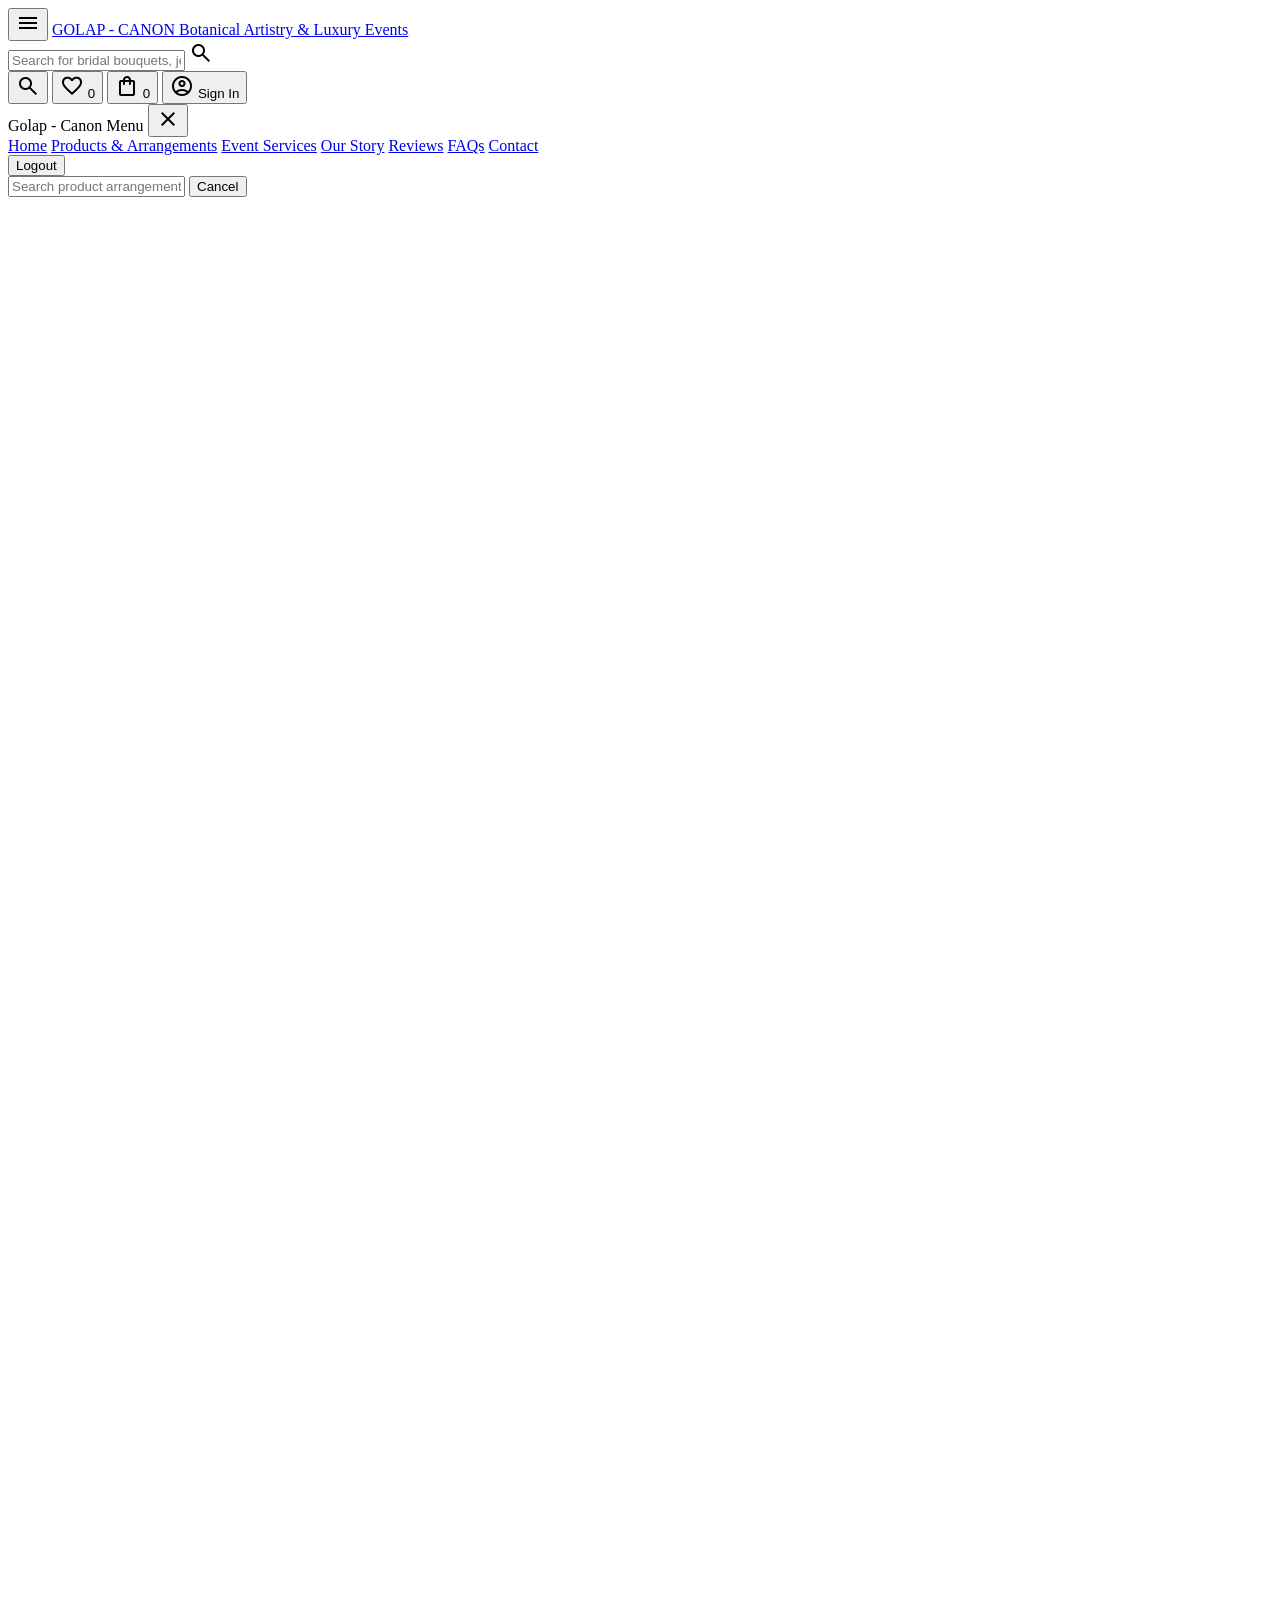
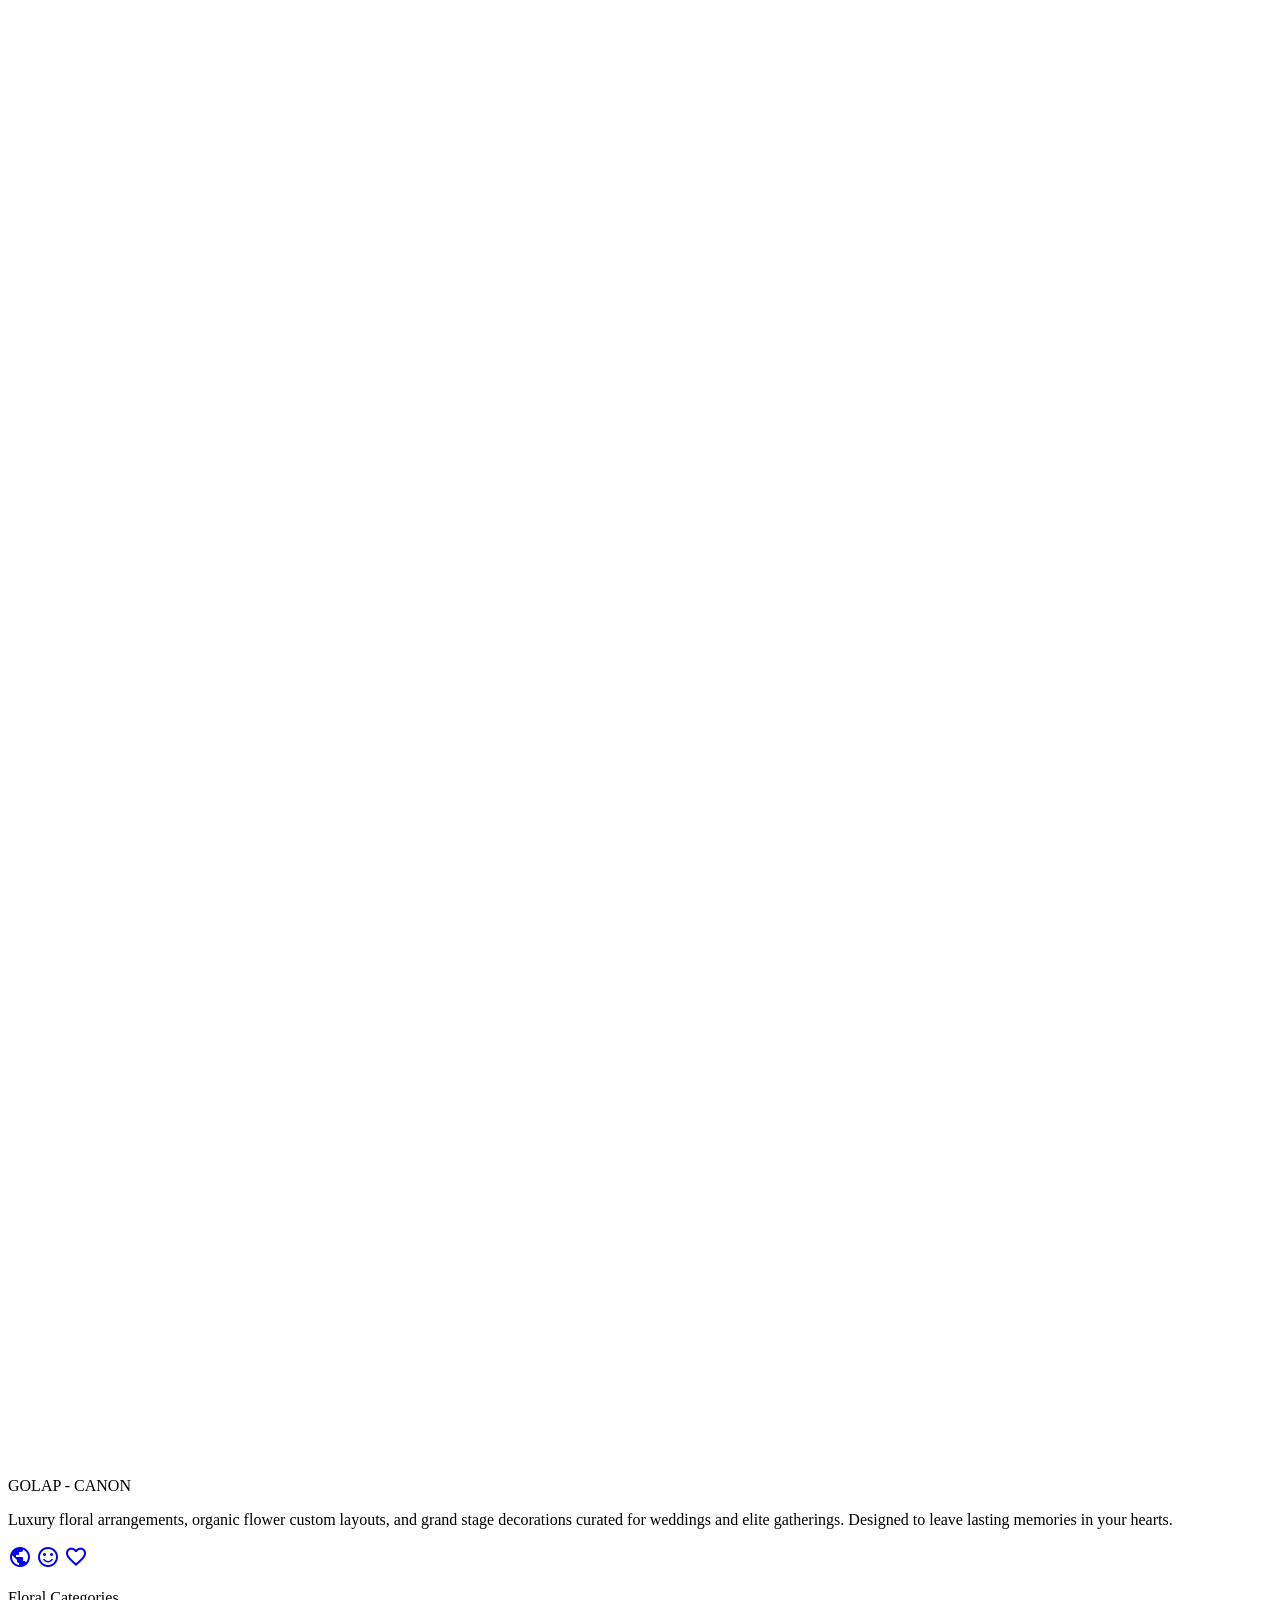
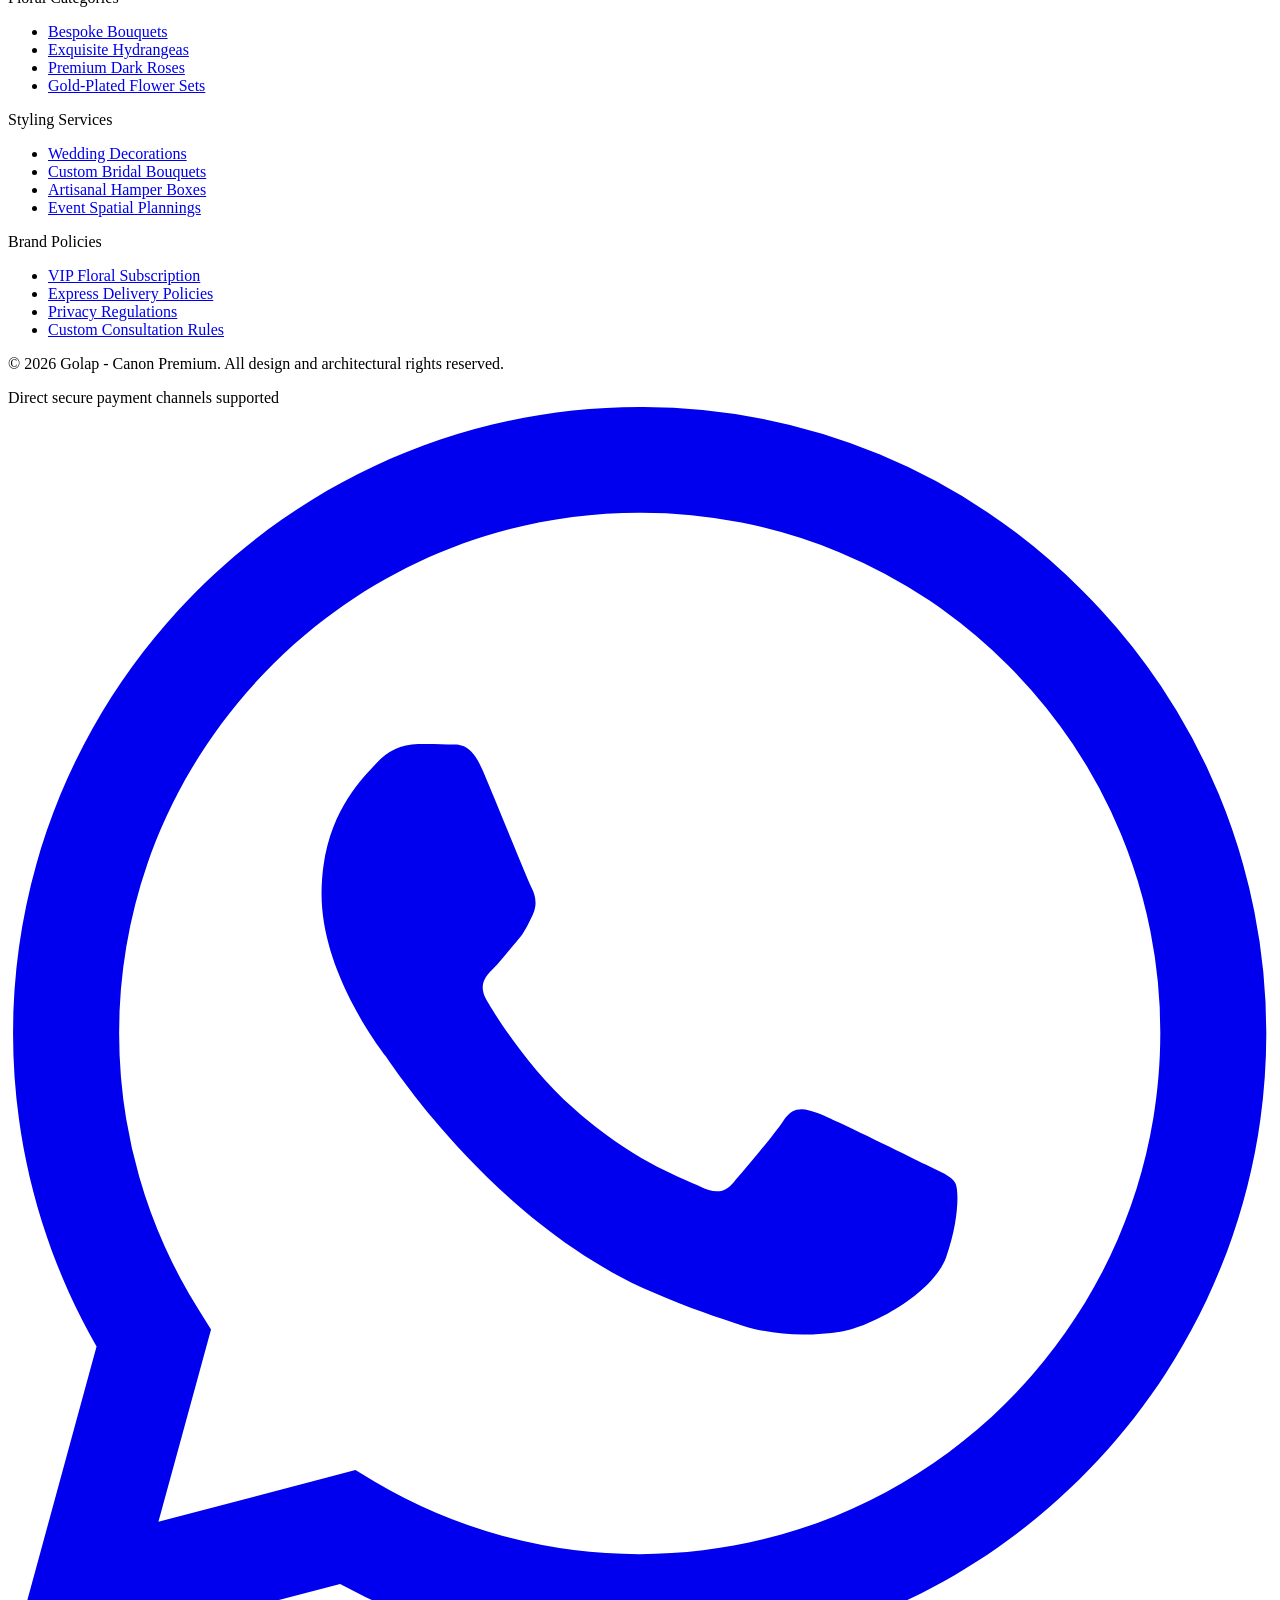
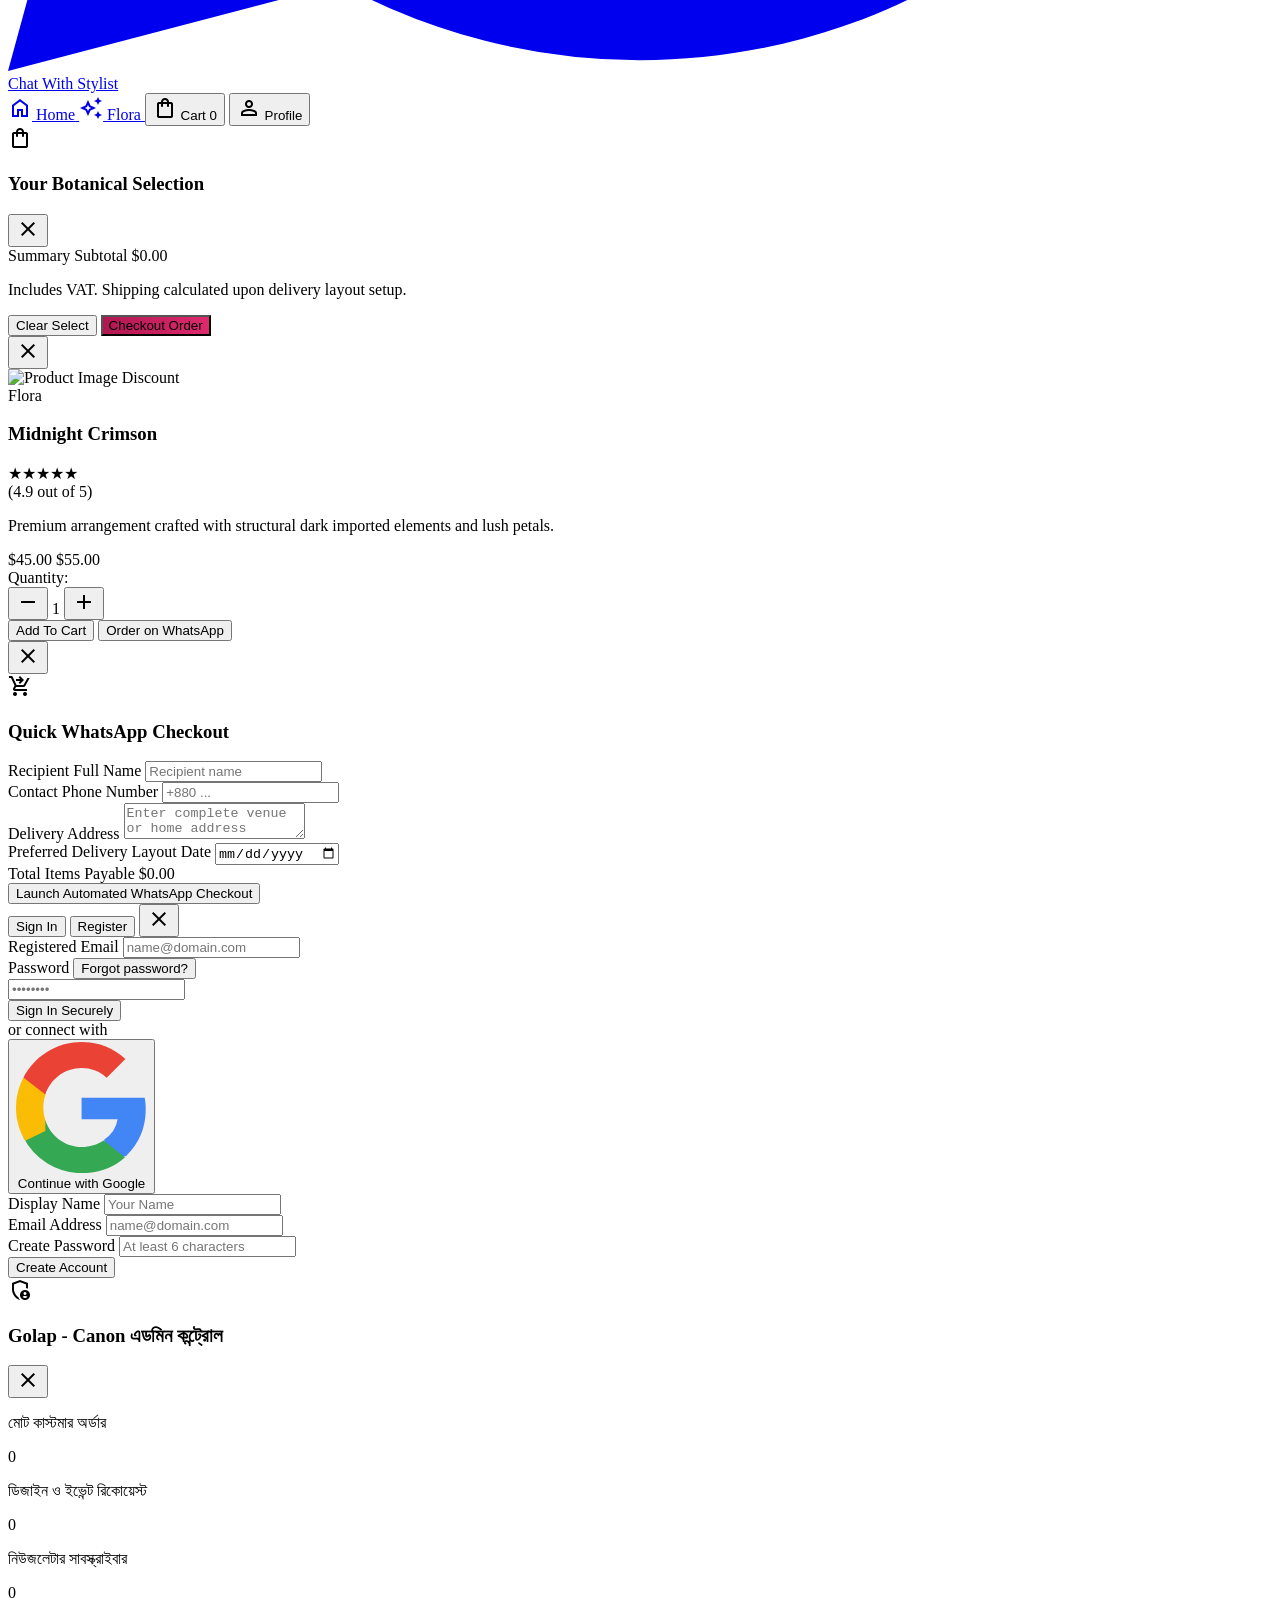
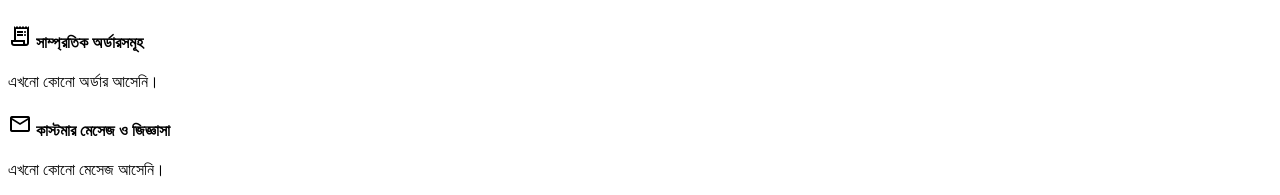
==== commit 1aaaf4ef: "Add files via upload" ====
--- a/index.html
+++ b/index.html
@@ -861,5 +861,64 @@
 
     <!-- Script Link (Strict module references for Firebase Modular SDK) -->
     <script type="module" src="script.js"></script>
+<!-- ADMIN PANEL MODAL -->
+<div id="admin-modal" class="fixed inset-0 z-50 pointer-events-none hidden flex items-center justify-center p-4">
+    <div id="admin-overlay" class="absolute inset-0 bg-black/85 backdrop-blur-md opacity-0 transition-opacity pointer-events-auto"></div>
+    <div id="admin-content" class="bg-surface-container border border-white/5 rounded-2xl w-full max-w-5xl h-[85vh] overflow-hidden relative shadow-2xl pointer-events-auto transform scale-95 opacity-0 transition-all duration-300 flex flex-col">
+        
+        <!-- Admin Header -->
+        <div class="p-6 border-b border-white/5 bg-surface-dim flex justify-between items-center">
+            <div class="flex items-center gap-2">
+                <span class="material-symbols-outlined text-primary">admin_panel_settings</span>
+                <h3 class="font-headline font-bold text-xl">Golap - Canon এডমিন কন্ট্রোল</h3>
+            </div>
+            <button id="admin-close" class="p-2 hover:text-primary transition" aria-label="Close Admin Panel">
+                <span class="material-symbols-outlined">close</span>
+            </button>
+        </div>
+
+        <!-- Admin Workspace -->
+        <div class="flex-1 overflow-y-auto p-6 md:p-8 space-y-8">
+            <!-- Summary Badges -->
+            <div class="grid grid-cols-1 sm:grid-cols-3 gap-4">
+                <div class="bg-surface-low border border-white/5 p-4 rounded-xl">
+                    <p class="text-xs font-bold uppercase text-on-variant/60">মোট কাস্টমার অর্ডার</p>
+                    <p id="admin-orders-count" class="text-2xl font-black text-primary mt-1">0</p>
+                </div>
+                <div class="bg-surface-low border border-white/5 p-4 rounded-xl">
+                    <p class="text-xs font-bold uppercase text-on-variant/60">ডিজাইন ও ইভেন্ট রিকোয়েস্ট</p>
+                    <p id="admin-queries-count" class="text-2xl font-black text-secondary mt-1">0</p>
+                </div>
+                <div class="bg-surface-low border border-white/5 p-4 rounded-xl">
+                    <p class="text-xs font-bold uppercase text-on-variant/60">নিউজলেটার সাবস্ক্রাইবার</p>
+                    <p id="admin-subscribers-count" class="text-2xl font-black text-on-surface mt-1">0</p>
+                </div>
+            </div>
+
+            <!-- Management Tabs/Sections -->
+            <div class="grid grid-cols-1 lg:grid-cols-2 gap-8">
+                <!-- Orders Management -->
+                <div class="bg-surface-low border border-white/5 p-6 rounded-xl space-y-4">
+                    <h4 class="font-headline font-bold text-lg text-primary flex items-center gap-2">
+                        <span class="material-symbols-outlined text-sm">receipt_long</span> সাম্প্রতিক অর্ডারসমূহ
+                    </h4>
+                    <div id="admin-orders-list" class="space-y-3 max-h-[350px] overflow-y-auto pr-2">
+                        <p class="text-xs text-on-variant/50">এখনো কোনো অর্ডার আসেনি।</p>
+                    </div>
+                </div>
+
+                <!-- Event Inquiries Management -->
+                <div class="bg-surface-low border border-white/5 p-6 rounded-xl space-y-4">
+                    <h4 class="font-headline font-bold text-lg text-secondary flex items-center gap-2">
+                        <span class="material-symbols-outlined text-sm">mail</span> কাস্টমার মেসেজ ও জিজ্ঞাসা
+                    </h4>
+                    <div id="admin-queries-list" class="space-y-3 max-h-[350px] overflow-y-auto pr-2">
+                        <p class="text-xs text-on-variant/50">এখনো কোনো মেসেজ আসেনি।</p>
+                    </div>
+                </div>
+            </div>
+        </div>
+    </div>
+</div>
 </body>
 </html>
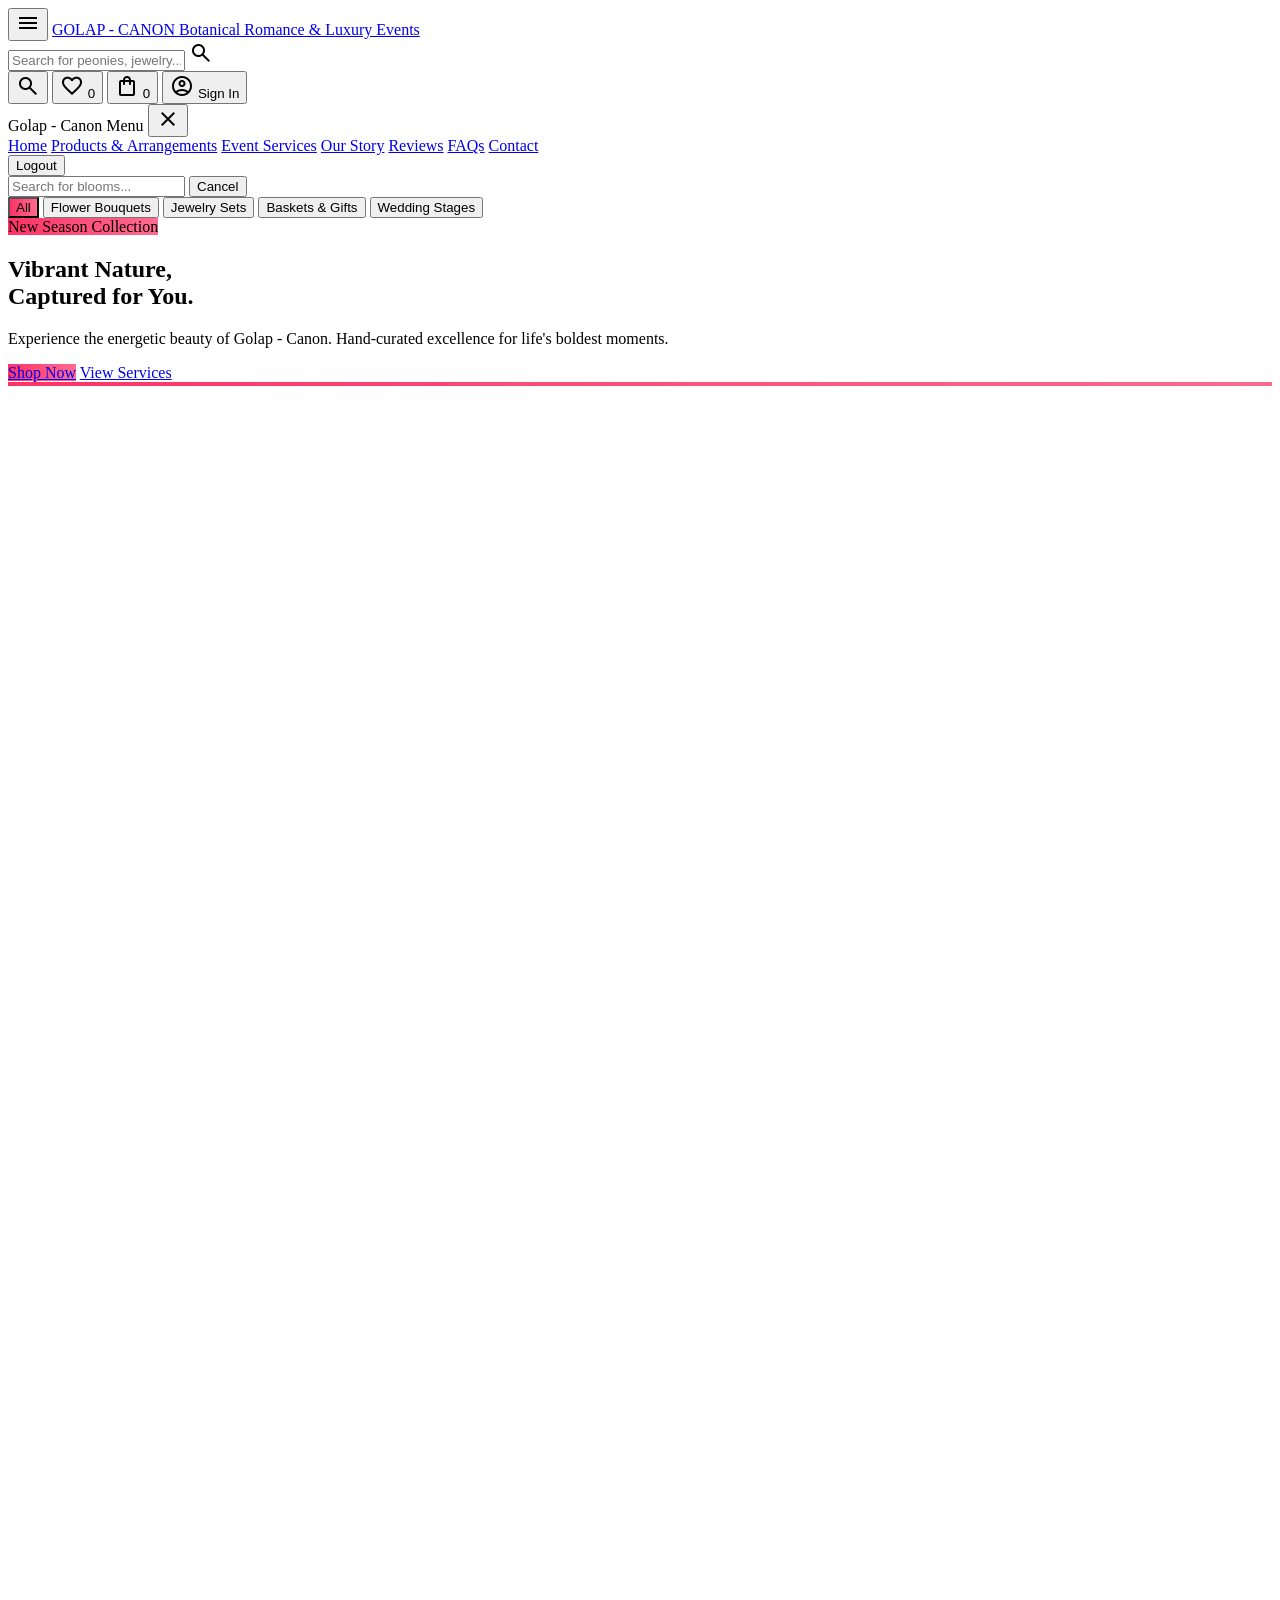
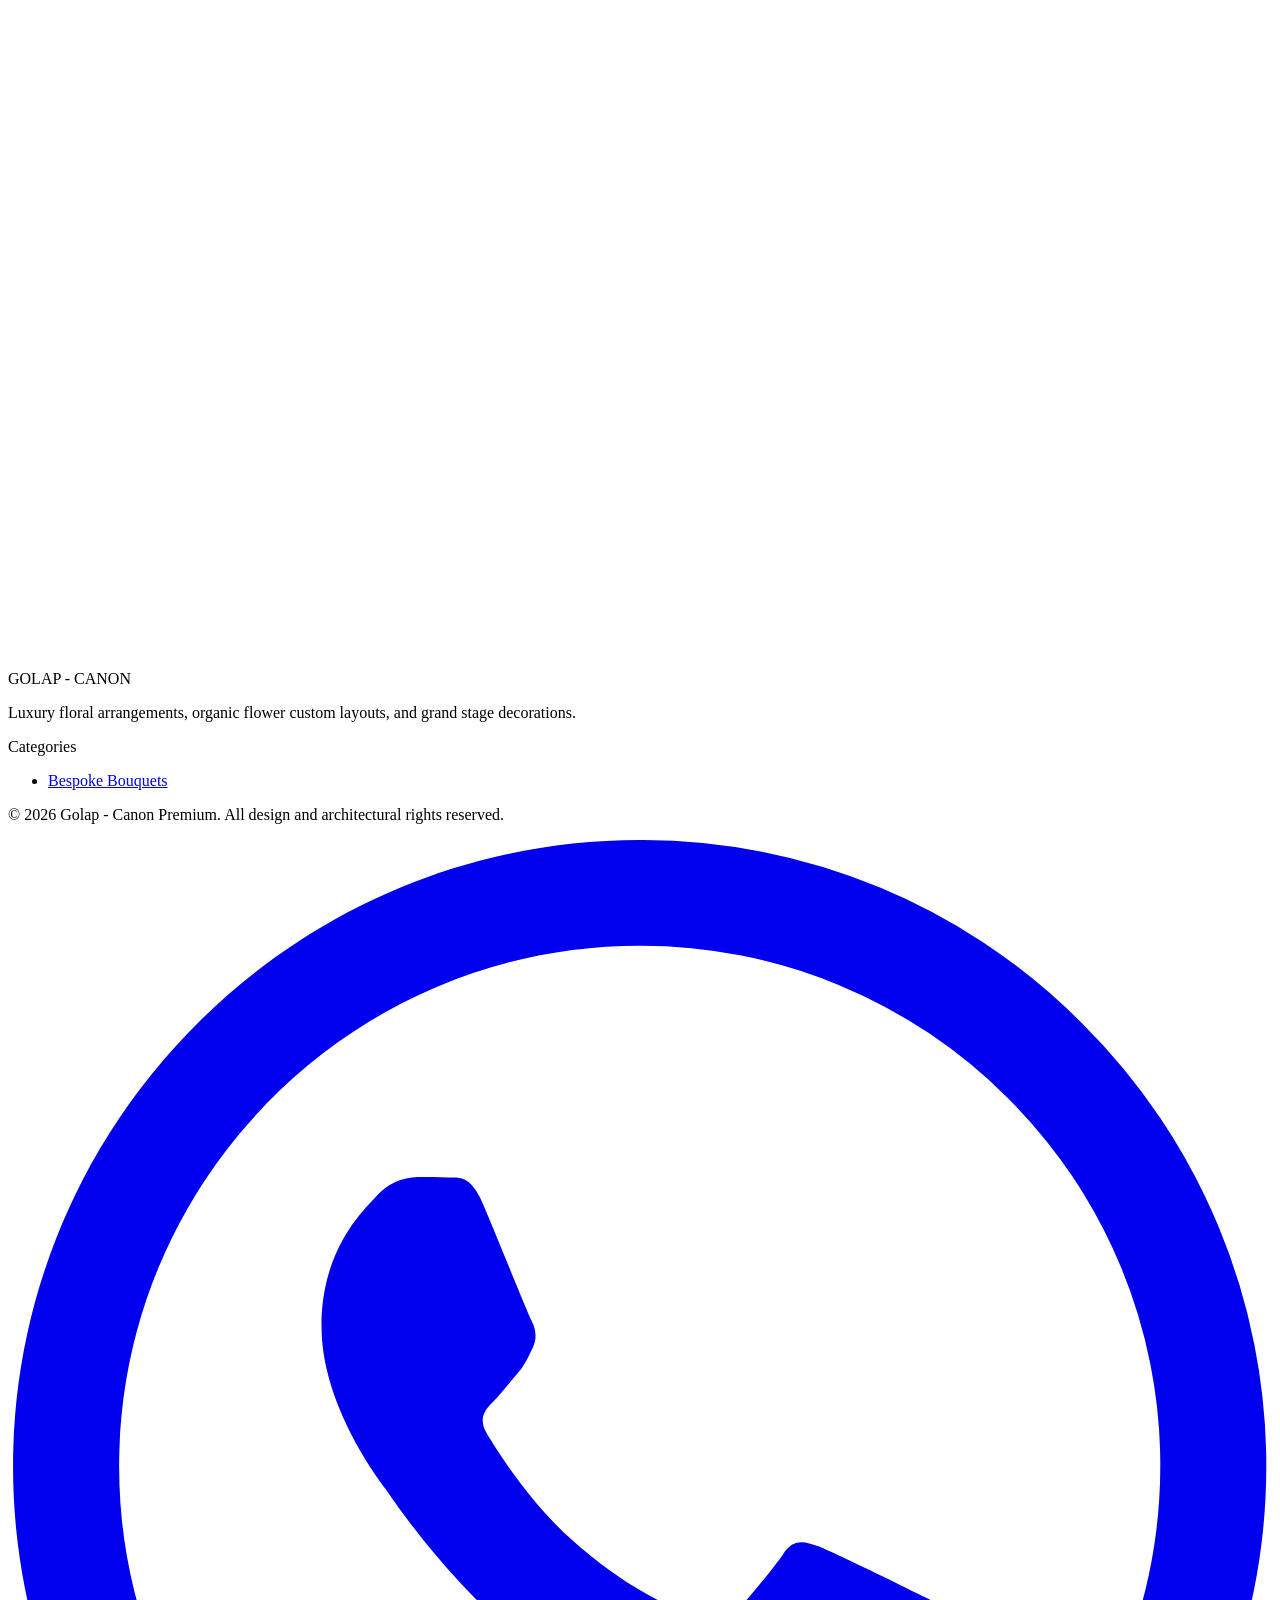
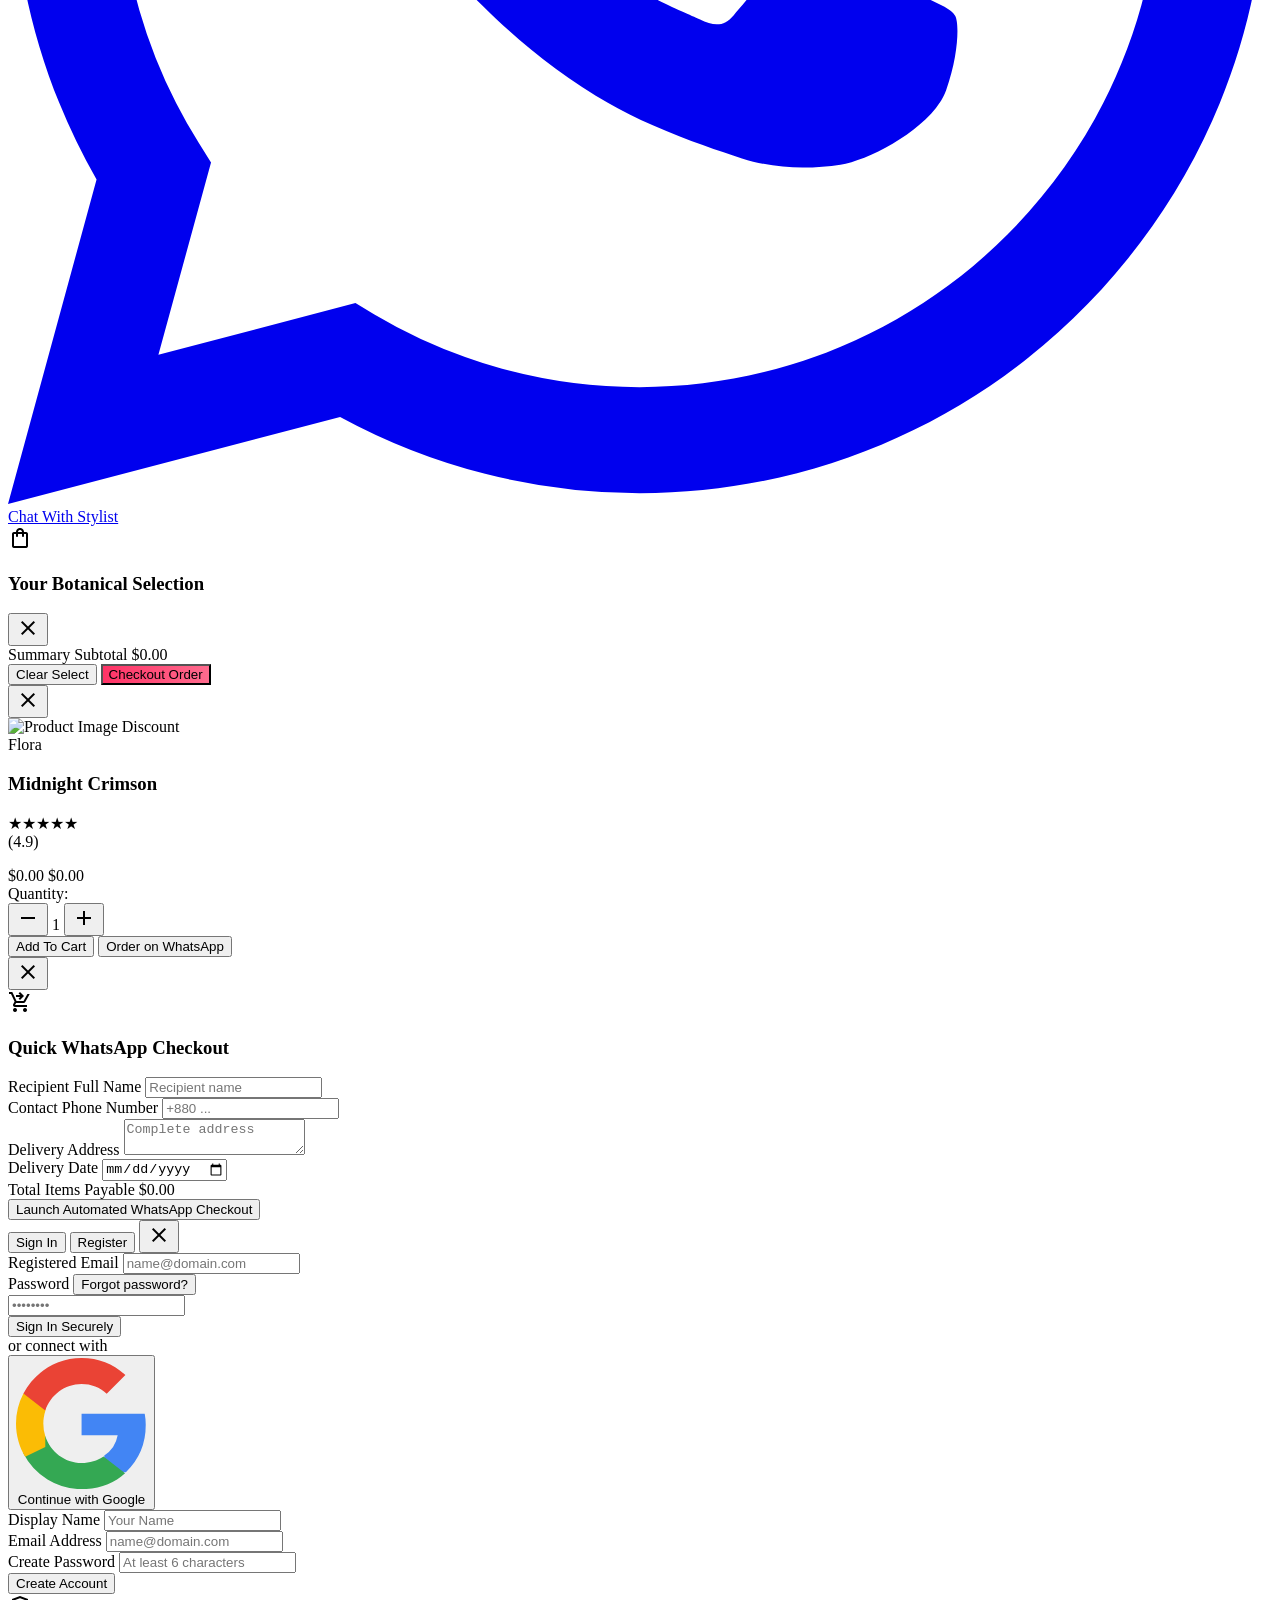
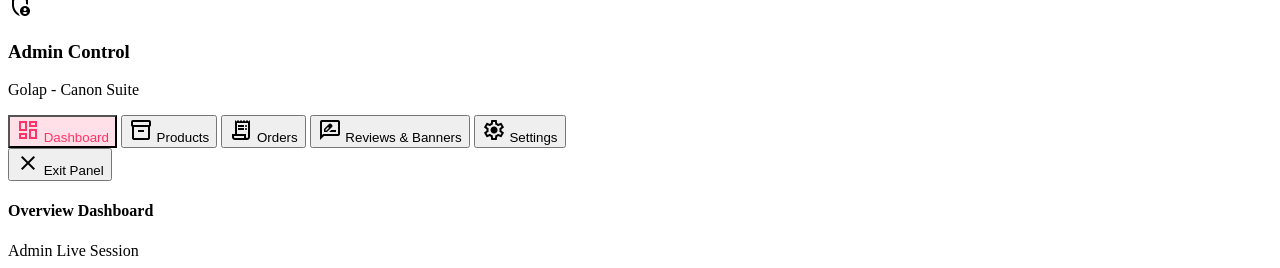
==== commit 649e389d: "Add files via upload" ====
--- a/index.html
+++ b/index.html
@@ -3,7 +3,7 @@
 <head>
     <meta charset="utf-8"/>
     <meta content="width=device-width, initial-scale=1.0" name="viewport"/>
-    <title>Golap - Canon | Premium Botanical Romance &amp; Event Styling</title>
+    <title>Golap - Canon | Botanical Romance &amp; Luxury Events</title>
     
     <!-- SEO Meta Tags -->
     <meta name="description" content="Golap - Canon is a premium flower boutique and luxury event management styling service. Discover seasonal floral bouquets, wedding decorations, bespoke jewelry sets, and custom arrangements." />
@@ -49,7 +49,7 @@
     <!-- Material Symbols Outlined -->
     <link href="https://fonts.googleapis.com/css2?family=Material+Symbols+Outlined:opsz,wght,FILL,GRAD@20..48,100..700,0..1,-50..200" rel="stylesheet" />
     
-    <!-- Tailwind CSS (CDN Setup with Custom Configuration) -->
+    <!-- Tailwind CSS (CDN Setup with User Theme Colors) -->
     <script src="https://cdn.tailwindcss.com?plugins=forms,container-queries"></script>
     <script id="tailwind-config">
       tailwind.config = {
@@ -58,36 +58,36 @@
           extend: {
             colors: {
               primary: {
-                DEFAULT: "#b01851",
-                hover: "#8c113e",
-                light: "#df296e",
-                subtle: "#3a091a",
+                DEFAULT: "#ff3366",
+                hover: "#bd0042",
+                light: "#ff6b8e",
+                subtle: "#400011",
               },
               secondary: {
-                DEFAULT: "#2b6954",
-                hover: "#1e4d3c",
-                light: "#3e9678",
-                subtle: "#0e241c",
+                DEFAULT: "#debfc3",
+                hover: "#fbdbde",
+                light: "#ffd9dc",
+                subtle: "#5c4649",
               },
               surface: {
-                DEFAULT: "#0c0608",
-                container: "#150c10",
-                low: "#0f080b",
-                high: "#1f1217",
-                highest: "#2a1a20",
-                dim: "#080405"
+                DEFAULT: "#131313",
+                container: "#201f1f",
+                low: "#1c1b1b",
+                high: "#2a2a2a",
+                highest: "#353534",
+                dim: "#0e0e0e"
               },
               on: {
-                surface: "#f7f4f5",
-                variant: "#d3c4c8"
+                surface: "#e5e2e1",
+                variant: "#e5bdc0"
               },
-              accent: "#df296e"
+              accent: "#ff3366"
             },
             borderRadius: {
-              "DEFAULT": "0.375rem",
-              "lg": "0.75rem",
-              "xl": "1.25rem",
-              "2xl": "2rem",
+              "DEFAULT": "0.125rem",
+              "lg": "0.25rem",
+              "xl": "0.5rem",
+              "2xl": "0.75rem",
               "full": "9999px"
             },
             fontFamily: {
@@ -105,37 +105,37 @@
 <body class="bg-surface text-on-surface font-body selection:bg-primary selection:text-white overflow-x-hidden min-h-screen">
 
     <!-- Sticky Navigation Header -->
-    <header id="main-header" class="bg-surface-dim/90 backdrop-blur-md sticky top-0 z-40 border-b border-primary/10 transition-all duration-300 w-full px-4 md:px-12 py-3 flex justify-between items-center shadow-md">
+    <header id="main-header" class="bg-surface-dim/95 backdrop-blur-xl sticky top-0 z-40 border-b border-primary/20 transition-all duration-300 w-full px-4 md:px-16 py-4 flex justify-between items-center shadow-lg">
         <div class="flex items-center gap-4">
-            <button id="menu-btn" class="text-on-surface hover:text-primary p-2 rounded-full hover:bg-white/5 transition duration-200 lg:hidden" aria-label="Open Mobile Menu">
+            <button id="menu-btn" class="text-primary hover:bg-primary/10 p-2 rounded-full transition-colors active:scale-95 duration-200 lg:hidden" aria-label="Open Mobile Menu">
                 <span class="material-symbols-outlined text-[28px]">menu</span>
             </button>
             <a href="#" class="flex flex-col">
-                <span class="font-headline font-black text-2xl md:text-3xl tracking-tight text-transparent bg-clip-text bg-gradient-to-r from-primary to-accent">GOLAP - CANON</span>
-                <span class="text-[9px] uppercase tracking-[0.25em] text-secondary font-bold -mt-1">Botanical Artistry &amp; Luxury Events</span>
+                <span class="font-headline font-black text-2xl md:text-3xl tracking-tight text-primary filter drop-shadow-[0_0_8px_rgba(255,51,102,0.3)]">GOLAP - CANON</span>
+                <span class="text-[9px] uppercase tracking-[0.25em] text-secondary font-bold -mt-1">Botanical Romance &amp; Luxury Events</span>
             </a>
         </div>
 
         <!-- Desktop Search Bar -->
-        <div class="hidden lg:flex flex-1 max-w-lg mx-8 relative">
-            <input id="search-input" class="w-full pl-12 pr-4 py-2 bg-surface-container border border-white/10 rounded-full focus:outline-none focus:ring-2 focus:ring-primary focus:border-transparent transition-all text-on-surface placeholder-on-variant/50" placeholder="Search for bridal bouquets, jewelry, centerpieces..." type="text"/>
-            <span class="material-symbols-outlined absolute left-4 top-1/2 -translate-y-1/2 text-on-variant/70">search</span>
+        <div class="hidden lg:flex flex-1 max-w-md mx-8 relative">
+            <input id="search-input" class="w-full pl-12 pr-4 py-2 bg-surface-container border border-white/10 rounded-full focus:outline-none focus:ring-2 focus:ring-primary focus:border-transparent transition-all text-on-surface placeholder-on-variant/50" placeholder="Search for peonies, jewelry..." type="text"/>
+            <span class="material-symbols-outlined absolute left-4 top-1/2 -translate-y-1/2 text-primary">search</span>
         </div>
 
         <!-- Header Actions -->
         <div class="flex items-center gap-3">
-            <button id="search-trigger-mobile" class="lg:hidden text-on-surface hover:text-primary p-2 rounded-full hover:bg-white/5 transition" aria-label="Search">
+            <button id="search-trigger-mobile" class="lg:hidden text-primary hover:bg-primary/10 p-2 rounded-full transition-colors active:scale-95 duration-200" aria-label="Search">
                 <span class="material-symbols-outlined">search</span>
             </button>
-            <button id="wishlist-btn" class="text-on-surface hover:text-primary p-2 rounded-full hover:bg-white/5 transition relative" aria-label="Wishlist">
+            <button id="wishlist-btn" class="text-primary hover:bg-primary/10 p-2 rounded-full transition-colors active:scale-95 duration-200 relative" aria-label="Wishlist">
                 <span class="material-symbols-outlined">favorite</span>
                 <span id="wishlist-badge" class="absolute -top-1 -right-1 bg-primary text-[10px] font-bold text-white h-5 w-5 rounded-full flex items-center justify-center scale-0 transition-transform">0</span>
             </button>
-            <button id="cart-toggle" class="text-on-surface hover:text-primary p-2 rounded-full hover:bg-white/5 transition relative" aria-label="Shopping Cart">
+            <button id="cart-toggle" class="text-primary hover:bg-primary/10 p-2 rounded-full transition-colors active:scale-95 duration-200 relative" aria-label="Shopping Cart">
                 <span class="material-symbols-outlined">shopping_bag</span>
                 <span id="cart-badge" class="absolute -top-1 -right-1 bg-secondary text-[10px] font-bold text-white h-5 w-5 rounded-full flex items-center justify-center scale-0 transition-transform">0</span>
             </button>
-            <button id="auth-modal-trigger" class="text-on-surface hover:text-primary p-2 rounded-full hover:bg-white/5 transition flex items-center gap-1" aria-label="User Account">
+            <button id="auth-modal-trigger" class="text-primary hover:bg-primary/10 p-2 rounded-full transition-colors active:scale-95 duration-200 flex items-center gap-1" aria-label="User Account">
                 <span class="material-symbols-outlined">account_circle</span>
                 <span id="user-display-name" class="hidden md:inline text-xs font-semibold max-w-[80px] truncate">Sign In</span>
             </button>
@@ -167,44 +167,45 @@
 
     <!-- Mobile Expandable Search Bar Overlay -->
     <div id="mobile-search-overlay" class="hidden fixed inset-x-0 top-[60px] bg-surface-container z-35 p-4 border-b border-primary/20 flex gap-2">
-        <input id="search-input-mobile" type="text" class="flex-1 bg-surface-dim border border-white/10 rounded-full py-2 px-4 focus:outline-none focus:ring-1 focus:ring-primary text-sm placeholder-on-variant/40" placeholder="Search product arrangements..."/>
+        <input id="search-input-mobile" type="text" class="flex-1 bg-surface-dim border border-white/10 rounded-full py-2 px-4 focus:outline-none focus:ring-1 focus:ring-primary text-sm placeholder-on-variant/40" placeholder="Search for blooms..."/>
         <button id="close-mobile-search" class="px-3 text-sm text-primary font-bold">Cancel</button>
     </div>
 
     <!-- Main Content Area -->
-    <main class="max-w-7xl mx-auto px-4 md:px-8">
+    <main class="max-w-[1440px] mx-auto">
+
+        <!-- CATEGORIES SECTION -->
+        <section class="mt-4 px-4 md:px-16 reveal active">
+            <div class="flex overflow-x-auto gap-4 no-scrollbar pb-2">
+                <button class="category-tab active flex-shrink-0 px-6 py-2 rounded-full bg-primary text-white font-label-md transition-all hover-scale shadow-lg shimmer-btn" data-category="all">All</button>
+                <button class="category-tab flex-shrink-0 px-6 py-2 rounded-full bg-surface-container border border-outline/20 text-on-surface font-label-md hover:border-primary/50 hover:bg-primary/5 hover-scale" data-category="bouquets">Flower Bouquets</button>
+                <button class="category-tab flex-shrink-0 px-6 py-2 rounded-full bg-surface-container border border-outline/20 text-on-surface font-label-md hover:border-primary/50 hover:bg-primary/5 hover-scale" data-category="jewelry">Jewelry Sets</button>
+                <button class="category-tab flex-shrink-0 px-6 py-2 rounded-full bg-surface-container border border-outline/20 text-on-surface font-label-md hover:border-primary/50 hover:bg-primary/5 hover-scale" data-category="gifts">Baskets &amp; Gifts</button>
+                <button class="category-tab flex-shrink-0 px-6 py-2 rounded-full bg-surface-container border border-outline/20 text-on-surface font-label-md hover:border-primary/50 hover:bg-primary/5 hover-scale" data-category="wedding">Wedding Stages</button>
+            </div>
+        </section>
 
         <!-- HERO BANNER SECTION -->
-        <section id="hero" class="relative mt-6 rounded-2xl md:rounded-3xl overflow-hidden h-[500px] md:h-[650px] shadow-2xl group border border-white/5 reveal-element">
-            <div id="hero-slider" class="absolute inset-0 w-full h-full transition-transform duration-1000 group-hover:scale-105 bg-cover bg-center" style="background-image: url('https://images.unsplash.com/photo-1519225495810-7517c29a2e19?auto=format&fit=crop&q=80&w=1600')"></div>
-            <div class="absolute inset-0 bg-gradient-to-t from-surface via-surface/40 to-transparent flex flex-col justify-end p-6 md:p-16">
-                <div class="max-w-2xl transform transition-transform duration-700">
-                    <span class="inline-block bg-primary/90 text-white text-[11px] font-bold tracking-widest uppercase py-1.5 px-4 rounded-full shadow-lg shimmer-btn mb-4">
-                        2026 Collection — Botanical Grandeur
-                    </span>
-                    <h1 class="text-white font-headline text-3xl md:text-5xl lg:text-6xl leading-tight font-black drop-shadow-xl">
-                        Nature’s Elegance, <br/>
-                        <span class="text-transparent bg-clip-text bg-gradient-to-r from-primary-light to-secondary-light">Sculpted For Your Journey.</span>
-                    </h1>
-                    <p class="text-on-variant font-medium text-sm md:text-lg mt-6 max-w-lg drop-shadow-md">
-                        Golap - Canon fuses master floral orchestration with high-end luxury styling for weddings, life moments, and premium gifting.
-                    </p>
-                    <div class="mt-8 flex flex-wrap gap-4">
-                        <a href="#products-showcase" class="shimmer-btn text-white bg-primary hover:bg-primary-hover px-8 py-3.5 rounded-full font-bold text-sm transition-all hover-scale shadow-[0_10px_25px_rgba(176,24,81,0.4)] tracking-wide">
-                            Browse Collection
-                        </a>
-                        <a href="#services" class="bg-white/10 backdrop-blur-md border border-white/20 text-white hover:bg-white/20 px-8 py-3.5 rounded-full font-bold text-sm transition-all hover-scale tracking-wide">
-                            Explore Event Styling
-                        </a>
-                    </div>
-                </div>
-            </div>
-            <!-- Dynamic bottom border line -->
-            <div class="absolute bottom-0 left-0 w-full h-1.5 bg-gradient-to-r from-primary to-secondary"></div>
+        <section id="hero" class="mt-8 px-4 md:px-16 reveal active">
+            <div class="relative rounded-2xl overflow-hidden h-[450px] md:h-[500px] shadow-2xl group border border-white/5">
+                <div id="hero-slider" class="absolute inset-0 bg-cover bg-center transition-transform duration-1000 group-hover:scale-110" style="background-image: url('https://images.unsplash.com/photo-1519225495810-7517c29a2e19?auto=format&fit=crop&q=80&w=1600')"></div>
+                <div class="absolute inset-0 bg-gradient-to-t from-black via-black/40 to-transparent flex flex-col justify-end p-8 md:p-16">
+                    <div class="max-w-2xl transform transition-transform duration-700 group-hover:translate-y-[-15px]">
+                        <span class="inline-block bg-primary px-4 py-1 text-white font-label-md uppercase tracking-widest mb-4 rounded-sm shadow-lg shimmer-btn">New Season Collection</span>
+                        <h2 class="text-white font-headline-lg-mobile md:text-headline-xl leading-none drop-shadow-lg">Vibrant Nature, <br/><span class="text-primary">Captured</span> for You.</h2>
+                        <p class="text-on-surface/90 font-body-lg mt-6 max-w-md drop-shadow-md">Experience the energetic beauty of Golap - Canon. Hand-curated excellence for life's boldest moments.</p>
+                        <div class="mt-8 flex gap-4">
+                            <a href="#products-showcase" class="shimmer-btn text-white px-8 py-4 rounded-full font-label-md transition-all hover-scale shadow-[0_10px_25px_-5px_rgba(255,51,102,0.5)] glow-effect">Shop Now</a>
+                            <a href="#services" class="bg-white/10 backdrop-blur-md border border-white/20 text-white px-8 py-4 rounded-full font-label-md transition-all hover:bg-white/20 hover-scale">View Services</a>
+                        </div>
+                    </div>
+                </div>
+                <div class="floral-ribbon absolute bottom-0 left-0 w-full z-10"></div>
+            </div>
         </section>
 
         <!-- STATS ANIMATED COUNTERS -->
-        <section class="grid grid-cols-2 md:grid-cols-4 gap-4 py-12 mt-12 border-y border-white/5 bg-surface-container/30 rounded-xl px-4 md:px-8 reveal-element">
+        <section class="grid grid-cols-2 md:grid-cols-4 gap-4 py-12 mt-12 mx-4 md:mx-16 border-y border-white/5 bg-surface-container/30 rounded-xl px-4 md:px-8 reveal">
             <div class="text-center p-4">
                 <div class="text-3xl md:text-5xl font-black font-headline text-primary" data-target="1500">0</div>
                 <div class="text-xs font-bold text-on-variant/70 uppercase tracking-widest mt-2">Bespoke Weddings</div>
@@ -224,44 +225,31 @@
         </section>
 
         <!-- DYNAMIC FILTER AND SHOPPING CONTAINER -->
-        <section id="products-showcase" class="mt-16 reveal-element">
+        <section id="products-showcase" class="mt-16 px-4 md:px-16 reveal">
             <div class="flex flex-col md:flex-row justify-between items-start md:items-end gap-6 mb-10">
                 <div>
-                    <span class="text-primary text-xs font-bold uppercase tracking-[0.25em]">Curated Flora</span>
-                    <h2 class="font-headline text-3xl md:text-4xl font-black mt-2">Shop Our Signature Selections</h2>
-                </div>
-                <!-- Categories Bar -->
-                <div class="w-full md:w-auto flex flex-wrap gap-2 overflow-x-auto no-scrollbar py-2 border-b border-white/5 md:border-none">
-                    <button class="category-tab active px-5 py-2 text-xs rounded-full bg-primary text-white font-bold tracking-wide transition duration-300" data-category="all">All Specialties</button>
-                    <button class="category-tab px-5 py-2 text-xs rounded-full bg-surface-container hover:bg-primary/20 border border-white/10 text-on-variant font-bold tracking-wide transition duration-300" data-category="bouquets">Floral Bouquets</button>
-                    <button class="category-tab px-5 py-2 text-xs rounded-full bg-surface-container hover:bg-primary/20 border border-white/10 text-on-variant font-bold tracking-wide transition duration-300" data-category="wedding">Wedding Styling</button>
-                    <button class="category-tab px-5 py-2 text-xs rounded-full bg-surface-container hover:bg-primary/20 border border-white/10 text-on-variant font-bold tracking-wide transition duration-300" data-category="jewelry">Bespoke Jewelry</button>
-                    <button class="category-tab px-5 py-2 text-xs rounded-full bg-surface-container hover:bg-primary/20 border border-white/10 text-on-variant font-bold tracking-wide transition duration-300" data-category="gifts">Lux Gift Items</button>
-                </div>
-            </div>
-
-            <!-- Search, Advanced Filter, Sorting Widgets -->
-            <div class="grid grid-cols-1 md:grid-cols-3 gap-4 mb-8 bg-surface-container p-4 rounded-xl border border-white/5">
-                <!-- Mobile Search Fallback (Inside container) -->
-                <div class="relative">
-                    <input id="inline-search" class="w-full pl-10 pr-4 py-2 bg-surface-low border border-white/10 rounded-lg focus:outline-none focus:ring-1 focus:ring-primary text-sm text-on-surface placeholder-on-variant/40" placeholder="Filter selection..." type="text"/>
-                    <span class="material-symbols-outlined absolute left-3 top-1/2 -translate-y-1/2 text-on-variant/50 text-xl">search</span>
-                </div>
-                <!-- Price Range Slider -->
-                <div class="flex items-center gap-4">
-                    <label for="price-range" class="text-xs text-on-variant font-bold uppercase min-w-[70px]">Max Price:</label>
-                    <input id="price-range" class="accent-primary flex-1 h-1 bg-surface-low rounded-lg appearance-none cursor-pointer" type="range" min="10" max="1000" value="1000"/>
-                    <span id="price-val" class="text-xs text-primary font-bold min-w-[50px] text-right">$1000</span>
-                </div>
-                <!-- Sort Dropdown -->
-                <div class="flex justify-end gap-2 items-center">
-                    <label for="sort-select" class="text-xs text-on-variant font-bold uppercase">Sort:</label>
-                    <select id="sort-select" class="bg-surface-low text-on-surface border border-white/10 rounded-lg text-xs p-2 focus:ring-1 focus:ring-primary focus:border-transparent outline-none cursor-pointer">
-                        <option value="newest">Newest Arrivals</option>
-                        <option value="popular">Customer Favorites</option>
-                        <option value="price-asc">Price: Low to High</option>
-                        <option value="price-desc">Price: High to Low</option>
-                    </select>
+                    <span class="text-primary font-label-md tracking-widest uppercase font-bold">Curated Flora</span>
+                    <h2 class="font-headline-lg text-on-surface">Signature Arrangements</h2>
+                </div>
+                
+                <!-- Filter Tool Controls -->
+                <div class="w-full md:w-auto grid grid-cols-1 sm:grid-cols-3 gap-4 bg-surface-container p-4 rounded-xl border border-white/5 flex-1 max-w-2xl">
+                    <div class="relative">
+                        <input id="inline-search" class="w-full pl-10 pr-4 py-2 bg-surface border border-white/10 rounded-lg focus:outline-none focus:ring-1 focus:ring-primary text-sm text-on-surface placeholder-on-variant/40" placeholder="Filter selection..." type="text"/>
+                        <span class="material-symbols-outlined absolute left-3 top-1/2 -translate-y-1/2 text-primary text-xl">search</span>
+                    </div>
+                    <div class="flex items-center gap-4">
+                        <input id="price-range" class="accent-primary flex-1 h-1 bg-surface rounded-lg appearance-none cursor-pointer" type="range" min="10" max="1000" value="1000"/>
+                        <span id="price-val" class="text-xs text-primary font-bold min-w-[50px] text-right">$1000</span>
+                    </div>
+                    <div class="flex justify-end gap-2 items-center">
+                        <select id="sort-select" class="w-full bg-surface text-on-surface border border-white/10 rounded-lg text-xs p-2 focus:ring-1 focus:ring-primary focus:border-transparent outline-none cursor-pointer">
+                            <option value="newest">Newest Arrivals</option>
+                            <option value="popular">Customer Favorites</option>
+                            <option value="price-asc">Price: Low to High</option>
+                            <option value="price-desc">Price: High to Low</option>
+                        </select>
+                    </div>
                 </div>
             </div>
 
@@ -276,108 +264,59 @@
         </section>
 
         <!-- POPULAR PRODUCTS HORIZONTAL SLIDER -->
-        <section class="mt-20 py-12 bg-surface-container/50 border-y border-white/5 rounded-2xl px-4 md:px-8 reveal-element">
+        <section class="mt-16 px-4 md:px-16 reveal">
             <div class="flex justify-between items-end mb-8">
                 <div>
-                    <span class="text-secondary text-xs font-bold uppercase tracking-[0.25em]">Trending Now</span>
-                    <h3 class="font-headline text-2xl md:text-3xl font-black mt-2">Bespoke Masterpieces</h3>
-                </div>
-                <!-- Slider Nav arrows -->
+                    <span class="text-primary font-label-md tracking-widest uppercase font-bold">Trending Now</span>
+                    <h3 class="font-headline-lg text-on-surface">Popular Blooms</h3>
+                </div>
                 <div class="flex gap-2">
-                    <button id="slide-left-btn" class="p-2.5 rounded-full bg-surface hover:bg-primary hover:text-white border border-white/10 transition-colors" aria-label="Previous Product">
+                    <button id="slide-left-btn" class="p-2 bg-surface-container border border-white/5 rounded-full text-primary hover:bg-primary hover:text-white transition-colors">
                         <span class="material-symbols-outlined text-[20px]">chevron_left</span>
                     </button>
-                    <button id="slide-right-btn" class="p-2.5 rounded-full bg-surface hover:bg-primary hover:text-white border border-white/10 transition-colors" aria-label="Next Product">
+                    <button id="slide-right-btn" class="p-2 bg-surface-container border border-white/5 rounded-full text-primary hover:bg-primary hover:text-white transition-colors">
                         <span class="material-symbols-outlined text-[20px]">chevron_right</span>
                     </button>
                 </div>
             </div>
-
-            <!-- Slider Wrapper -->
+            
             <div class="relative overflow-hidden w-full">
-                <div id="trending-slider-container" class="flex gap-6 overflow-x-auto scroll-smooth snap-x snap-mandatory no-scrollbar pb-4">
+                <div id="trending-slider-container" class="flex gap-6 overflow-x-auto scroll-smooth snap-x snap-mandatory no-scrollbar pb-6">
                     <!-- Dynamic products populated via JS -->
                 </div>
             </div>
         </section>
 
         <!-- SERVICES SECTION: Event styling, bridal bouquet, gift items, wedding decoration -->
-        <section id="services" class="mt-24 reveal-element">
-            <div class="text-center max-w-2xl mx-auto mb-16">
-                <span class="text-primary text-xs font-bold uppercase tracking-[0.25em]">Bespoke Production</span>
-                <h2 class="font-headline text-3xl md:text-5xl font-black mt-2">Luxury Floral Installations &amp; Services</h2>
-                <p class="text-on-variant/80 mt-4 text-sm md:text-base leading-relaxed">From elite bridal accessories to grand-scale visual transformations, we mold elements to fulfill high-end stylistic visions.</p>
-            </div>
-
-            <div class="grid grid-cols-1 md:grid-cols-2 lg:grid-cols-4 gap-6">
-                <!-- Service 1 -->
-                <div class="bg-surface-container border border-white/5 rounded-xl overflow-hidden group hover:border-primary/30 transition-all duration-300">
-                    <div class="h-48 overflow-hidden relative">
-                        <img alt="Wedding Decoration" class="w-full h-full object-cover group-hover:scale-110 transition duration-500" src="https://images.unsplash.com/photo-1519741497674-611481863552?auto=format&fit=crop&q=80&w=600" />
-                        <div class="absolute inset-0 bg-gradient-to-t from-surface-dim to-transparent opacity-80"></div>
-                    </div>
-                    <div class="p-6">
-                        <span class="text-secondary text-[10px] uppercase font-extrabold tracking-widest">Grand Scale</span>
-                        <h4 class="font-headline font-bold text-xl mt-1 text-on-surface">Wedding Decoration</h4>
-                        <p class="text-on-variant/70 text-xs leading-relaxed mt-2">Magnificent arches, dynamic aisle markers, stage configurations, and elegant reception florals crafted to capture your theme.</p>
-                        <button class="mt-4 text-xs font-bold text-primary flex items-center gap-1 hover:gap-2 transition-all consultation-trigger" data-service="Wedding Decoration">
-                            Inquire Venue Design <span class="material-symbols-outlined text-[14px]">arrow_forward</span>
-                        </button>
-                    </div>
-                </div>
-
-                <!-- Service 2 -->
-                <div class="bg-surface-container border border-white/5 rounded-xl overflow-hidden group hover:border-primary/30 transition-all duration-300">
-                    <div class="h-48 overflow-hidden relative">
-                        <img alt="Flower Bouquet" class="w-full h-full object-cover group-hover:scale-110 transition duration-500" src="https://images.unsplash.com/photo-1561181286-d3fee7d55364?auto=format&fit=crop&q=80&w=600" />
-                        <div class="absolute inset-0 bg-gradient-to-t from-surface-dim to-transparent opacity-80"></div>
-                    </div>
-                    <div class="p-6">
-                        <span class="text-primary text-[10px] uppercase font-extrabold tracking-widest">Master Crafted</span>
-                        <h4 class="font-headline font-bold text-xl mt-1 text-on-surface">Custom Bouquets</h4>
-                        <p class="text-on-variant/70 text-xs leading-relaxed mt-2">Bespoke bridal and presentation floral sprays made of premium-sourced, high-grade imported flowers curated for ultimate longevity.</p>
-                        <button class="mt-4 text-xs font-bold text-primary flex items-center gap-1 hover:gap-2 transition-all consultation-trigger" data-service="Custom Bouquets">
-                            Order Bespoke Bouquet <span class="material-symbols-outlined text-[14px]">arrow_forward</span>
-                        </button>
-                    </div>
-                </div>
-
-                <!-- Service 3 -->
-                <div class="bg-surface-container border border-white/5 rounded-xl overflow-hidden group hover:border-primary/30 transition-all duration-300">
-                    <div class="h-48 overflow-hidden relative">
-                        <img alt="Gift Items" class="w-full h-full object-cover group-hover:scale-110 transition duration-500" src="https://images.unsplash.com/photo-1549465220-1a8b9238cd48?auto=format&fit=crop&q=80&w=600" />
-                        <div class="absolute inset-0 bg-gradient-to-t from-surface-dim to-transparent opacity-80"></div>
-                    </div>
-                    <div class="p-6">
-                        <span class="text-secondary text-[10px] uppercase font-extrabold tracking-widest">Luxury Hampers</span>
-                        <h4 class="font-headline font-bold text-xl mt-1 text-on-surface">Artisanal Gifts</h4>
-                        <p class="text-on-variant/70 text-xs leading-relaxed mt-2">Premium gift curation featuring designer arrangements, custom handcrafted jewelry sets, signature cards, and select treats.</p>
-                        <button class="mt-4 text-xs font-bold text-primary flex items-center gap-1 hover:gap-2 transition-all consultation-trigger" data-service="Artisanal Gifts">
-                            Customize Hamper <span class="material-symbols-outlined text-[14px]">arrow_forward</span>
-                        </button>
-                    </div>
-                </div>
-
-                <!-- Service 4 -->
-                <div class="bg-surface-container border border-white/5 rounded-xl overflow-hidden group hover:border-primary/30 transition-all duration-300">
-                    <div class="h-48 overflow-hidden relative">
-                        <img alt="Event Styling" class="w-full h-full object-cover group-hover:scale-110 transition duration-500" src="https://images.unsplash.com/photo-1469371670807-013ccf25f16a?auto=format&fit=crop&q=80&w=600" />
-                        <div class="absolute inset-0 bg-gradient-to-t from-surface-dim to-transparent opacity-80"></div>
-                    </div>
-                    <div class="p-6">
-                        <span class="text-primary text-[10px] uppercase font-extrabold tracking-widest">Complete Management</span>
-                        <h4 class="font-headline font-bold text-xl mt-1 text-on-surface">Luxury Event Styling</h4>
-                        <p class="text-on-variant/70 text-xs leading-relaxed mt-2">Full-scope architectural design, lighting coordination, table layouts, and stage setups for corporate galas and grand banquets.</p>
-                        <button class="mt-4 text-xs font-bold text-primary flex items-center gap-1 hover:gap-2 transition-all consultation-trigger" data-service="Luxury Event Styling">
-                            Consult Stylist <span class="material-symbols-outlined text-[14px]">arrow_forward</span>
-                        </button>
+        <section id="services" class="mt-16 px-4 md:px-16 reveal">
+            <div class="bg-surface-container rounded-3xl overflow-hidden border border-white/5 shadow-2xl">
+                <div class="grid grid-cols-1 md:grid-cols-2">
+                    <!-- Bridal Bouquets -->
+                    <div class="p-8 md:p-12 flex flex-col justify-center border-b md:border-b-0 md:border-r border-white/5 group">
+                        <span class="text-primary font-label-md tracking-widest uppercase mb-4 font-bold">Bespoke Design</span>
+                        <h3 class="font-headline-lg text-on-surface mb-6">Bridal Bouquets</h3>
+                        <p class="text-on-surface/70 mb-8 leading-relaxed">Let Golap - Canon craft the most important floral accessory of your life. Custom designs that mirror your personality.</p>
+                        <div class="relative aspect-video rounded-xl overflow-hidden mb-8 shadow-lg">
+                            <img alt="Bridal Bouquets" class="w-full h-full object-cover group-hover:scale-105 transition-transform duration-700" src="https://images.unsplash.com/photo-1561181286-d3fee7d55364?auto=format&fit=crop&q=80&w=600"/>
+                        </div>
+                        <button class="shimmer-btn text-white py-4 rounded-full font-bold uppercase tracking-widest text-xs hover-scale glow-effect consultation-trigger" data-service="Custom Bouquets">Book Consultation</button>
+                    </div>
+                    <!-- Event Styling -->
+                    <div class="p-8 md:p-12 flex flex-col justify-center group">
+                        <span class="text-primary font-label-md tracking-widest uppercase mb-4 font-bold">Professional Planning</span>
+                        <h3 class="font-headline-lg text-on-surface mb-6">Event Styling</h3>
+                        <p class="text-on-surface/70 mb-8 leading-relaxed">From intimate galas to grand celebrations, we transform spaces into nocturnal botanical paradises with signature Golap - Canon style.</p>
+                        <div class="relative aspect-video rounded-xl overflow-hidden mb-8 shadow-lg">
+                            <img alt="Event Styling" class="w-full h-full object-cover group-hover:scale-105 transition-transform duration-700" src="https://images.unsplash.com/photo-1469371670807-013ccf25f16a?auto=format&fit=crop&q=80&w=600"/>
+                        </div>
+                        <button class="shimmer-btn text-white py-4 rounded-full font-bold uppercase tracking-widest text-xs hover-scale glow-effect consultation-trigger" data-service="Luxury Event Styling">View Portfolio</button>
                     </div>
                 </div>
             </div>
         </section>
 
         <!-- ABOUT GOLAP - CANON SECTION -->
-        <section id="about" class="mt-28 reveal-element bg-surface-container/30 border border-white/5 p-6 md:p-12 rounded-3xl">
+        <section id="about" class="mt-28 mx-4 md:mx-16 reveal bg-surface-container/30 border border-white/5 p-6 md:p-12 rounded-3xl">
             <div class="grid grid-cols-1 lg:grid-cols-2 gap-12 items-center">
                 <div class="relative h-[300px] md:h-[450px] rounded-2xl overflow-hidden shadow-xl border border-white/5">
                     <img alt="Luxury Boutique" class="w-full h-full object-cover" src="https://images.unsplash.com/photo-1526047932273-341f2a7631f9?auto=format&fit=crop&q=80&w=1200"/>
@@ -407,25 +346,19 @@
         </section>
 
         <!-- TESTIMONIAL SLIDER -->
-        <section id="testimonials" class="mt-28 reveal-element">
+        <section id="testimonials" class="mt-28 px-4 md:px-16 reveal">
             <div class="text-center max-w-xl mx-auto mb-16">
                 <span class="text-primary text-xs font-bold uppercase tracking-[0.25em]">Voices of Praise</span>
                 <h2 class="font-headline text-3xl md:text-4xl font-black mt-2">Shared Experiences</h2>
             </div>
 
-            <!-- Single Testimonial view with auto rotation and controls -->
             <div class="max-w-3xl mx-auto bg-surface-container border border-white/5 p-8 md:p-12 rounded-2xl relative shadow-2xl">
-                <!-- Large Decorative Quote -->
                 <span class="font-headline text-7xl text-primary/10 absolute top-4 left-6 select-none">“</span>
-                
                 <div id="testimonial-slider" class="relative min-h-[160px] overflow-hidden">
                     <!-- Javascript will render active testimonial here with animations -->
                 </div>
-
                 <div class="flex justify-between items-center mt-8 border-t border-white/5 pt-6">
-                    <div id="testimonial-dots" class="flex gap-2">
-                        <!-- Dynamic Dots via JS -->
-                    </div>
+                    <div id="testimonial-dots" class="flex gap-2"></div>
                     <div class="flex gap-2">
                         <button id="prev-testi" class="p-2 rounded-full hover:bg-primary/20 text-on-surface transition" aria-label="Previous Testimonial">
                             <span class="material-symbols-outlined">west</span>
@@ -439,9 +372,9 @@
         </section>
 
         <!-- FAQ SECTION (ACCORDION) -->
-        <section id="faqs" class="mt-28 max-w-4xl mx-auto reveal-element">
+        <section id="faqs" class="mt-28 max-w-4xl mx-auto px-4 reveal">
             <div class="text-center mb-16">
-                <span class="text-secondary text-xs font-bold uppercase tracking-[0.25em]">Inquiries &amp; Support</span>
+                <span class="text-primary text-xs font-bold uppercase tracking-[0.25em]">Inquiries &amp; Support</span>
                 <h2 class="font-headline text-3xl md:text-4xl font-black mt-2">Frequently Asked Questions</h2>
             </div>
 
@@ -471,37 +404,11 @@
                         </p>
                     </div>
                 </div>
-
-                <!-- Accordion 3 -->
-                <div class="faq-item bg-surface-container border border-white/5 rounded-xl overflow-hidden transition-all duration-300">
-                    <button class="w-full flex justify-between items-center p-6 text-left outline-none" aria-expanded="false">
-                        <span class="font-bold text-sm md:text-base text-on-surface">Do you support same-day express delivery?</span>
-                        <span class="material-symbols-outlined text-primary font-bold transition-transform duration-300">expand_more</span>
-                    </button>
-                    <div class="faq-content max-h-0 overflow-hidden transition-all duration-300 ease-in-out">
-                        <p class="px-6 pb-6 text-xs md:text-sm text-on-variant/80 leading-relaxed">
-                            Yes, we support same-day flower delivery for standard catalog bouquets if the order is placed before 2:00 PM local time. Customized event installations and massive grand hampers require more setup time.
-                        </p>
-                    </div>
-                </div>
-
-                <!-- Accordion 4 -->
-                <div class="faq-item bg-surface-container border border-white/5 rounded-xl overflow-hidden transition-all duration-300">
-                    <button class="w-full flex justify-between items-center p-6 text-left outline-none" aria-expanded="false">
-                        <span class="font-bold text-sm md:text-base text-on-surface">What payment channels do you support?</span>
-                        <span class="material-symbols-outlined text-primary font-bold transition-transform duration-300">expand_more</span>
-                    </button>
-                    <div class="faq-content max-h-0 overflow-hidden transition-all duration-300 ease-in-out">
-                        <p class="px-6 pb-6 text-xs md:text-sm text-on-variant/80 leading-relaxed">
-                            We accept direct credit card payments, digital wallets, mobile financial services (MFS), and direct bank transfers. Order updates can be dynamically logged in your profile once a customer accounts registration is validated.
-                        </p>
-                    </div>
-                </div>
             </div>
         </section>
 
         <!-- NEWSLETTER SIGN UP -->
-        <section class="mt-28 relative rounded-3xl overflow-hidden bg-surface-container border border-white/5 p-8 md:p-16 reveal-element">
+        <section class="mt-28 relative rounded-3xl overflow-hidden bg-surface-container border border-white/5 p-8 md:p-16 mx-4 md:mx-16 reveal">
             <div class="absolute -top-12 -right-12 w-64 h-64 bg-primary/10 rounded-full blur-3xl pointer-events-none"></div>
             <div class="absolute -bottom-12 -left-12 w-64 h-64 bg-secondary/10 rounded-full blur-3xl pointer-events-none"></div>
 
@@ -520,15 +427,11 @@
             </div>
         </section>
 
-        <!-- CONTACT SECTION WITH INTERACTIVE FORM -->
-        <section id="contact" class="mt-28 grid grid-cols-1 lg:grid-cols-12 gap-12 items-start reveal-element">
+        <!-- CONTACT SECTION -->
+        <section id="contact" class="mt-28 grid grid-cols-1 lg:grid-cols-12 gap-12 items-start px-4 md:px-16 reveal">
             <div class="lg:col-span-5">
                 <span class="text-primary text-xs font-bold uppercase tracking-[0.25em]">Reach Our Studio</span>
                 <h2 class="font-headline text-3xl md:text-4xl font-black mt-2 leading-tight">We Sculpt Creative Botanicals Personalized For You</h2>
-                <p class="text-on-variant/80 mt-6 text-sm leading-relaxed">
-                    Whether you desire a pristine gift selection or a grand architectural transformation, contact our studio planners today. We are glad to consult with you.
-                </p>
-
                 <div class="mt-8 space-y-4 text-sm">
                     <div class="flex items-center gap-4 p-4 bg-surface-container rounded-lg">
                         <span class="material-symbols-outlined text-primary text-2xl">pin_drop</span>
@@ -537,53 +440,31 @@
                             <p class="text-xs text-on-variant/80">Road 12, Banani, Dhaka, Bangladesh</p>
                         </div>
                     </div>
-                    <div class="flex items-center gap-4 p-4 bg-surface-container rounded-lg">
-                        <span class="material-symbols-outlined text-secondary text-2xl">phone_in_talk</span>
-                        <div>
-                            <p class="font-bold">Telephone Support</p>
-                            <p class="text-xs text-on-variant/80">+880 1711-223344 (Daily 9 AM - 9 PM)</p>
-                        </div>
-                    </div>
-                    <div class="flex items-center gap-4 p-4 bg-surface-container rounded-lg">
-                        <span class="material-symbols-outlined text-primary text-2xl">mail</span>
-                        <div>
-                            <p class="font-bold">Email Communications</p>
-                            <p class="text-xs text-on-variant/80">concierge@golapcanon.com</p>
-                        </div>
-                    </div>
-                </div>
-            </div>
-
-            <!-- Modern Form Layout -->
+                </div>
+            </div>
+
             <form id="contact-form" class="lg:col-span-7 bg-surface-container border border-white/5 p-6 md:p-10 rounded-2xl space-y-6">
                 <div class="grid grid-cols-1 sm:grid-cols-2 gap-6">
                     <div>
-                        <label for="contact-name" class="block text-xs font-bold uppercase text-on-variant tracking-wider mb-2">Full Name</label>
-                        <input id="contact-name" required class="w-full bg-surface-low border border-white/10 rounded-lg p-3 text-sm focus:ring-1 focus:ring-primary focus:border-transparent outline-none" type="text" placeholder="John Doe"/>
-                    </div>
-                    <div>
-                        <label for="contact-email" class="block text-xs font-bold uppercase text-on-variant tracking-wider mb-2">Email Address</label>
-                        <input id="contact-email" required class="w-full bg-surface-low border border-white/10 rounded-lg p-3 text-sm focus:ring-1 focus:ring-primary focus:border-transparent outline-none" type="email" placeholder="john@example.com"/>
+                        <input id="contact-name" required class="w-full bg-surface-low border border-white/10 rounded-lg p-3 text-sm focus:ring-1 focus:ring-primary focus:border-transparent outline-none" type="text" placeholder="Full Name"/>
+                    </div>
+                    <div>
+                        <input id="contact-email" required class="w-full bg-surface-low border border-white/10 rounded-lg p-3 text-sm focus:ring-1 focus:ring-primary focus:border-transparent outline-none" type="email" placeholder="Email Address"/>
                     </div>
                 </div>
                 <div class="grid grid-cols-1 sm:grid-cols-2 gap-6">
                     <div>
-                        <label for="contact-phone" class="block text-xs font-bold uppercase text-on-variant tracking-wider mb-2">Phone Number</label>
-                        <input id="contact-phone" class="w-full bg-surface-low border border-white/10 rounded-lg p-3 text-sm focus:ring-1 focus:ring-primary focus:border-transparent outline-none" type="tel" placeholder="+880 ..."/>
-                    </div>
-                    <div>
-                        <label for="contact-subject" class="block text-xs font-bold uppercase text-on-variant tracking-wider mb-2">Inquiry Type</label>
+                        <input id="contact-phone" class="w-full bg-surface-low border border-white/10 rounded-lg p-3 text-sm focus:ring-1 focus:ring-primary focus:border-transparent outline-none" type="tel" placeholder="Phone Number"/>
+                    </div>
+                    <div>
                         <select id="contact-subject" class="w-full bg-surface-low border border-white/10 rounded-lg p-3 text-sm focus:ring-1 focus:ring-primary focus:border-transparent outline-none cursor-pointer">
                             <option value="General Bouquet Order">General Bouquet Order</option>
                             <option value="Wedding Event Styling">Wedding Event Styling</option>
-                            <option value="Corporate Event Styling">Corporate Event Styling</option>
-                            <option value="Custom Jewelry Hampers">Custom Jewelry Hampers</option>
                         </select>
                     </div>
                 </div>
                 <div>
-                    <label for="contact-message" class="block text-xs font-bold uppercase text-on-variant tracking-wider mb-2">Your Stylistic Vision Details</label>
-                    <textarea id="contact-message" rows="5" required class="w-full bg-surface-low border border-white/10 rounded-lg p-3 text-sm focus:ring-1 focus:ring-primary focus:border-transparent outline-none" placeholder="Provide event dimensions, flower type preferences, or theme expectations..."></textarea>
+                    <textarea id="contact-message" rows="4" required class="w-full bg-surface-low border border-white/10 rounded-lg p-3 text-sm focus:ring-1 focus:ring-primary focus:border-transparent outline-none" placeholder="Vision details..."></textarea>
                 </div>
                 <button type="submit" class="w-full py-4 rounded-lg bg-primary hover:bg-primary-hover text-white text-xs font-bold uppercase tracking-widest transition duration-300 shimmer-btn">
                     Transmit Consultation Request
@@ -598,87 +479,31 @@
         <div class="max-w-7xl mx-auto grid grid-cols-1 md:grid-cols-4 gap-12 pb-12 border-b border-white/5">
             <div>
                 <span class="font-headline font-black text-2xl text-primary tracking-tight">GOLAP - CANON</span>
-                <p class="mt-4 text-xs leading-relaxed max-w-sm">
-                    Luxury floral arrangements, organic flower custom layouts, and grand stage decorations curated for weddings and elite gatherings. Designed to leave lasting memories in your hearts.
-                </p>
-                <div class="flex gap-4 mt-6">
-                    <a href="#" class="p-2 bg-surface hover:text-primary rounded-full transition"><span class="material-symbols-outlined text-[18px]">public</span></a>
-                    <a href="#" class="p-2 bg-surface hover:text-primary rounded-full transition"><span class="material-symbols-outlined text-[18px]">sentiment_satisfied</span></a>
-                    <a href="#" class="p-2 bg-surface hover:text-primary rounded-full transition"><span class="material-symbols-outlined text-[18px]">favorite</span></a>
-                </div>
+                <p class="mt-4 text-xs leading-relaxed max-w-sm">Luxury floral arrangements, organic flower custom layouts, and grand stage decorations.</p>
             </div>
             <div>
-                <p class="font-bold text-sm text-on-surface uppercase tracking-wider mb-4">Floral Categories</p>
+                <p class="font-bold text-sm text-on-surface uppercase tracking-wider mb-4">Categories</p>
                 <ul class="space-y-2 text-xs">
                     <li><a href="#products-showcase" class="hover:text-primary transition">Bespoke Bouquets</a></li>
-                    <li><a href="#products-showcase" class="hover:text-primary transition">Exquisite Hydrangeas</a></li>
-                    <li><a href="#products-showcase" class="hover:text-primary transition">Premium Dark Roses</a></li>
-                    <li><a href="#products-showcase" class="hover:text-primary transition">Gold-Plated Flower Sets</a></li>
-                </ul>
-            </div>
-            <div>
-                <p class="font-bold text-sm text-on-surface uppercase tracking-wider mb-4">Styling Services</p>
-                <ul class="space-y-2 text-xs">
-                    <li><a href="#services" class="hover:text-primary transition">Wedding Decorations</a></li>
-                    <li><a href="#services" class="hover:text-primary transition">Custom Bridal Bouquets</a></li>
-                    <li><a href="#services" class="hover:text-primary transition">Artisanal Hamper Boxes</a></li>
-                    <li><a href="#services" class="hover:text-primary transition">Event Spatial Plannings</a></li>
-                </ul>
-            </div>
-            <div>
-                <p class="font-bold text-sm text-on-surface uppercase tracking-wider mb-4">Brand Policies</p>
-                <ul class="space-y-2 text-xs">
-                    <li><a href="#" class="hover:text-primary transition">VIP Floral Subscription</a></li>
-                    <li><a href="#" class="hover:text-primary transition">Express Delivery Policies</a></li>
-                    <li><a href="#" class="hover:text-primary transition">Privacy Regulations</a></li>
-                    <li><a href="#" class="hover:text-primary transition">Custom Consultation Rules</a></li>
                 </ul>
             </div>
         </div>
         <div class="max-w-7xl mx-auto pt-8 flex flex-col sm:flex-row justify-between items-center text-[10px] uppercase font-bold tracking-widest">
             <p>© 2026 Golap - Canon Premium. All design and architectural rights reserved.</p>
-            <div class="flex gap-6 mt-4 sm:mt-0">
-                <span>Direct secure payment channels supported</span>
-            </div>
         </div>
     </footer>
 
-    <!-- STICKY WHATSAPP BUTTON (ALWAYS VISIBLE, PULSING) -->
-    <a href="https://wa.me/8801700000000?text=Hello%20Golap-Canon,%20I%20would%20like%20to%20consult%20with%20a%20floral%20stylist." target="_blank" id="whatsapp-support" class="fixed bottom-24 sm:bottom-8 right-6 z-40 bg-[#25D366] text-white p-4 rounded-full shadow-[0_10px_30px_rgba(37,211,102,0.4)] animate-pulse-soft hover:scale-110 transition-transform duration-300 flex items-center justify-center group" aria-label="WhatsApp Support Chat">
+    <!-- STICKY WHATSAPP SUPPORT BUTTON -->
+    <a href="https://wa.me/8801700000000?text=Hello%20Golap-Canon" target="_blank" id="whatsapp-support" class="fixed bottom-24 sm:bottom-8 right-6 z-40 bg-[#25D366] text-white p-4 rounded-full shadow-2xl animate-pulse-soft hover:scale-110 transition-transform duration-300 flex items-center justify-center group" aria-label="WhatsApp Support Chat">
         <svg class="group-hover:rotate-12 transition-transform h-6 w-6" fill="currentColor" viewbox="0 0 16 16" xmlns="http://www.w3.org/2000/svg">
             <path d="M13.601 2.326A7.854 7.854 0 0 0 7.994 0C3.627 0 .068 3.558.064 7.926c0 1.399.366 2.76 1.057 3.965L0 16l4.204-1.102a7.933 7.933 0 0 0 3.79.965h.004c4.368 0 7.926-3.558 7.93-7.93A7.898 7.898 0 0 0 13.601 2.326zM7.994 14.521a6.573 6.573 0 0 1-3.356-.92l-.24-.144-2.494.654.666-2.433-.156-.251a6.56 6.56 0 0 1-1.007-3.505c0-3.626 2.957-6.584 6.591-6.584a6.56 6.56 0 0 1 4.66 1.931 6.557 6.557 0 0 1 1.928 4.66c-.004 3.639-2.961 6.592-6.592 6.592zm3.615-4.934c-.197-.099-1.17-.578-1.353-.646-.182-.065-.315-.099-.445.099-.133.197-.513.646-.627.775-.114.133-.232.148-.43.05-.197-.1-.836-.308-1.592-.985-.59-.525-.985-1.175-1.103-1.372-.114-.198-.011-.304.088-.403.087-.088.197-.232.296-.346.1-.114.133-.198.198-.33.065-.134.034-.248-.015-.347-.05-.099-.445-1.076-.612-1.47-.16-.389-.323-.335-.445-.34-.114-.007-.247-.007-.38-.007a.729.729 0 0 0-.529.247c-.182.198-.691.677-.691 1.654 0 .977.71 1.916.81 2.049.098.133 1.394 2.132 3.383 2.992.47.205.84.326 1.129.418.475.152.904.129 1.246.08.38-.058 1.171-.48 1.338-.943.164-.464.164-.86.114-.943-.049-.084-.182-.133-.38-.232z"></path>
         </svg>
         <span class="absolute right-full mr-3 bg-surface border border-white/10 text-on-surface text-[10px] font-extrabold uppercase py-1 px-3.5 rounded-lg whitespace-nowrap opacity-0 group-hover:opacity-100 transition-opacity pointer-events-none tracking-widest shadow-lg">Chat With Stylist</span>
     </a>
 
-    <!-- MOBILE BOTTOM NAVIGATION TAB BAR (NATIVE APP FEEL) -->
-    <nav class="sm:hidden fixed bottom-0 left-0 w-full bg-surface-container/95 backdrop-blur-md z-40 border-t border-primary/20 shadow-2xl py-2 px-6 flex justify-around items-center">
-        <a href="#hero" class="flex flex-col items-center justify-center text-on-variant hover:text-primary transition py-1">
-            <span class="material-symbols-outlined text-[22px]">home</span>
-            <span class="text-[9px] font-extrabold tracking-wide uppercase mt-0.5">Home</span>
-        </a>
-        <a href="#products-showcase" class="flex flex-col items-center justify-center text-on-variant hover:text-primary transition py-1">
-            <span class="material-symbols-outlined text-[22px]">auto_awesome</span>
-            <span class="text-[9px] font-extrabold tracking-wide uppercase mt-0.5">Flora</span>
-        </a>
-        <button id="mobile-cart-toggle" class="flex flex-col items-center justify-center text-on-variant hover:text-primary transition relative py-1">
-            <span class="material-symbols-outlined text-[22px]">shopping_bag</span>
-            <span class="text-[9px] font-extrabold tracking-wide uppercase mt-0.5">Cart</span>
-            <span id="mobile-cart-badge" class="absolute top-0 right-1 bg-secondary text-[8px] font-bold text-white h-4 w-4 rounded-full flex items-center justify-center scale-0 transition-transform">0</span>
-        </button>
-        <button id="mobile-auth-trigger" class="flex flex-col items-center justify-center text-on-variant hover:text-primary transition py-1">
-            <span class="material-symbols-outlined text-[22px]">person</span>
-            <span class="text-[9px] font-extrabold tracking-wide uppercase mt-0.5">Profile</span>
-        </button>
-    </nav>
-
-
     <!-- ========================================== -->
     <!-- MODALS SECTION -->
     <!-- ========================================== -->
-
-    <!-- TOAST NOTIFICATION CONTAINER -->
-    <div id="toast-container" class="fixed top-24 right-4 z-50 flex flex-col gap-2 max-w-sm pointer-events-none"></div>
 
     <!-- SIDE-DRAWER SHOPPING CART -->
     <div id="cart-drawer" class="fixed inset-0 z-50 pointer-events-none hidden">
@@ -689,21 +514,14 @@
                     <span class="material-symbols-outlined text-primary">shopping_bag</span>
                     <h3 class="font-headline font-bold text-lg">Your Botanical Selection</h3>
                 </div>
-                <button id="cart-close" class="p-2 hover:text-primary" aria-label="Close Cart"><span class="material-symbols-outlined">close</span></button>
-            </div>
-            
-            <!-- Cart Items list -->
-            <div id="cart-items" class="flex-1 overflow-y-auto p-6 space-y-4">
-                <!-- Javascript fills this -->
-            </div>
-
-            <!-- Cart Summary & Actions -->
+                <button id="cart-close" class="p-2 hover:text-primary"><span class="material-symbols-outlined">close</span></button>
+            </div>
+            <div id="cart-items" class="flex-1 overflow-y-auto p-6 space-y-4"></div>
             <div class="p-6 bg-surface-dim border-t border-white/5 space-y-4">
                 <div class="flex justify-between items-center text-sm font-bold">
                     <span>Summary Subtotal</span>
                     <span id="cart-subtotal" class="text-primary text-base font-black">$0.00</span>
                 </div>
-                <p class="text-[10px] text-on-variant/60 leading-relaxed uppercase">Includes VAT. Shipping calculated upon delivery layout setup.</p>
                 <div class="grid grid-cols-2 gap-2">
                     <button id="clear-cart-btn" class="py-3 bg-surface hover:bg-white/5 text-xs font-bold uppercase border border-white/10 rounded-lg text-on-variant transition">Clear Select</button>
                     <button id="checkout-btn" class="shimmer-btn py-3 bg-primary hover:bg-primary-hover text-white text-xs font-bold uppercase rounded-lg transition tracking-wide">Checkout Order</button>
@@ -728,15 +546,14 @@
                         <h3 id="qv-name" class="font-headline font-bold text-2xl mt-1 text-on-surface">Midnight Crimson</h3>
                         <div class="flex items-center gap-2 mt-2">
                             <div class="flex text-yellow-500 text-sm">★★★★★</div>
-                            <span id="qv-rating" class="text-xs text-on-variant/80">(4.9 out of 5)</span>
-                        </div>
-                        <p id="qv-desc" class="text-on-variant/80 text-xs leading-relaxed mt-4">Premium arrangement crafted with structural dark imported elements and lush petals.</p>
+                            <span id="qv-rating" class="text-xs text-on-variant/80">(4.9)</span>
+                        </div>
+                        <p id="qv-desc" class="text-on-variant/80 text-xs leading-relaxed mt-4"></p>
                         <div class="flex items-baseline gap-2 mt-4">
-                            <span id="qv-price" class="text-primary font-black text-xl">$45.00</span>
-                            <span id="qv-old-price" class="text-on-variant/50 line-through text-xs">$55.00</span>
-                        </div>
-                    </div>
-                    
+                            <span id="qv-price" class="text-primary font-black text-xl">$0.00</span>
+                            <span id="qv-old-price" class="text-on-variant/50 line-through text-xs">$0.00</span>
+                        </div>
+                    </div>
                     <div class="mt-6 pt-6 border-t border-white/5 space-y-4">
                         <div class="flex items-center gap-4">
                             <label for="qv-qty-val" class="text-xs font-bold text-on-variant uppercase">Quantity:</label>
@@ -756,16 +573,15 @@
         </div>
     </div>
 
-    <!-- WHATSAPP CHECKOUT MODAL (PROMPT TO ENTER USER DETAILS) -->
+    <!-- WHATSAPP CHECKOUT MODAL -->
     <div id="checkout-modal" class="fixed inset-0 z-50 pointer-events-none hidden flex items-center justify-center p-4">
         <div id="checkout-overlay" class="absolute inset-0 bg-black/70 backdrop-blur-sm opacity-0 transition-opacity pointer-events-auto"></div>
         <div id="checkout-content" class="bg-surface-container border border-white/5 rounded-2xl w-full max-w-lg overflow-hidden relative shadow-2xl pointer-events-auto transform scale-95 opacity-0 transition-all duration-300 p-8">
-            <button id="checkout-close" class="absolute top-4 right-4 p-2 hover:text-primary" aria-label="Close Checkout"><span class="material-symbols-outlined">close</span></button>
+            <button id="checkout-close" class="absolute top-4 right-4 p-2 hover:text-primary"><span class="material-symbols-outlined">close</span></button>
             <div class="flex items-center gap-2 mb-6 border-b border-white/5 pb-4">
                 <span class="material-symbols-outlined text-[#25D366]">shopping_cart_checkout</span>
                 <h3 class="font-headline font-bold text-xl">Quick WhatsApp Checkout</h3>
             </div>
-            
             <form id="whatsapp-checkout-form" class="space-y-4">
                 <div>
                     <label for="wa-cust-name" class="block text-xs font-bold uppercase text-on-variant tracking-wider mb-1.5">Recipient Full Name</label>
@@ -777,20 +593,19 @@
                 </div>
                 <div>
                     <label for="wa-cust-address" class="block text-xs font-bold uppercase text-on-variant tracking-wider mb-1.5">Delivery Address</label>
-                    <textarea id="wa-cust-address" required rows="2" class="w-full bg-surface-low border border-white/10 rounded-lg p-2.5 text-sm focus:ring-1 focus:ring-primary focus:border-transparent outline-none" placeholder="Enter complete venue or home address"></textarea>
+                    <textarea id="wa-cust-address" required rows="2" class="w-full bg-surface-low border border-white/10 rounded-lg p-2.5 text-sm focus:ring-1 focus:ring-primary focus:border-transparent outline-none" placeholder="Complete address"></textarea>
                 </div>
                 <div>
-                    <label for="wa-cust-date" class="block text-xs font-bold uppercase text-on-variant tracking-wider mb-1.5">Preferred Delivery Layout Date</label>
+                    <label for="wa-cust-date" class="block text-xs font-bold uppercase text-on-variant tracking-wider mb-1.5">Delivery Date</label>
                     <input id="wa-cust-date" required class="w-full bg-surface-low border border-white/10 rounded-lg p-2.5 text-sm focus:ring-1 focus:ring-primary focus:border-transparent outline-none" type="date"/>
                 </div>
-
                 <div class="border-t border-white/5 pt-4 mt-6">
                     <div class="flex justify-between items-center text-sm font-bold mb-4">
                         <span>Total Items Payable</span>
                         <span id="wa-checkout-total" class="text-primary text-base font-black">$0.00</span>
                     </div>
                     <button type="submit" class="w-full py-3.5 bg-[#25D366] hover:bg-[#1ebd54] text-white text-xs font-bold uppercase tracking-widest rounded-lg transition duration-300 flex items-center justify-center gap-2">
-                        <span>Launch Automated WhatsApp Checkout</span>
+                        Launch Automated WhatsApp Checkout
                     </button>
                 </div>
             </form>
@@ -801,14 +616,11 @@
     <div id="auth-modal" class="fixed inset-0 z-50 pointer-events-none hidden flex items-center justify-center p-4">
         <div id="auth-overlay" class="absolute inset-0 bg-black/70 backdrop-blur-sm opacity-0 transition-opacity pointer-events-auto"></div>
         <div id="auth-content" class="bg-surface-container border border-white/5 rounded-2xl w-full max-w-md overflow-hidden relative shadow-2xl pointer-events-auto transform scale-95 opacity-0 transition-all duration-300">
-            <!-- Tabs -->
             <div class="flex border-b border-white/5 bg-surface-dim">
                 <button id="tab-login" class="flex-1 py-4 font-headline font-bold text-center border-b-2 border-primary text-primary transition-all text-sm uppercase tracking-wider">Sign In</button>
                 <button id="tab-register" class="flex-1 py-4 font-headline font-bold text-center border-b-2 border-transparent text-on-variant/50 hover:text-on-surface transition-all text-sm uppercase tracking-wider">Register</button>
                 <button id="auth-close" class="px-4 text-on-variant hover:text-primary transition" aria-label="Close dialogue"><span class="material-symbols-outlined">close</span></button>
             </div>
-
-            <!-- Login Content View -->
             <div id="auth-login-box" class="p-8 space-y-4">
                 <form id="login-form" class="space-y-4">
                     <div>
@@ -834,8 +646,6 @@
                     Continue with Google
                 </button>
             </div>
-
-            <!-- Register Content View -->
             <div id="auth-register-box" class="p-8 space-y-4 hidden">
                 <form id="register-form" class="space-y-4">
                     <div>
@@ -853,72 +663,64 @@
                     <button type="submit" class="w-full py-3.5 bg-secondary hover:bg-secondary-hover text-white text-xs font-bold uppercase tracking-widest rounded-lg transition duration-300">Create Account</button>
                 </form>
             </div>
+            <div id="auth-status-container" class="hidden px-8 pb-8 text-center text-xs font-bold text-red-500"></div>
+        </div>
+    </div>
+
+    <!-- TABBED ADVANCED ADMIN WORKSPACE MODAL -->
+    <div id="admin-modal" class="fixed inset-0 z-50 pointer-events-none hidden flex items-center justify-center p-4">
+        <div id="admin-overlay" class="absolute inset-0 bg-black/85 backdrop-blur-md opacity-0 transition-opacity pointer-events-auto"></div>
+        <div id="admin-content" class="bg-surface-container border border-white/5 rounded-2xl w-full max-w-6xl h-[90vh] overflow-hidden relative shadow-2xl pointer-events-auto transform scale-95 opacity-0 transition-all duration-300 flex flex-col md:flex-row">
             
-            <!-- Dynamic State user feedback display inside modal -->
-            <div id="auth-status-container" class="hidden px-8 pb-8 text-center text-xs font-bold text-red-500"></div>
+            <!-- Left Navigation Sidebar -->
+            <aside class="w-full md:w-64 bg-surface-dim border-r border-white/5 p-6 flex flex-col justify-between shrink-0">
+                <div class="space-y-6">
+                    <div class="flex items-center gap-2 pb-4 border-b border-white/5">
+                        <span class="material-symbols-outlined text-primary text-3xl">admin_panel_settings</span>
+                        <div>
+                            <h3 class="font-headline font-bold text-lg text-primary">Admin Control</h3>
+                            <p class="text-[9px] text-on-variant/50 uppercase tracking-widest">Golap - Canon Suite</p>
+                        </div>
+                    </div>
+                    <nav class="flex flex-row md:flex-col gap-2 overflow-x-auto no-scrollbar md:overflow-visible">
+                        <button class="admin-tab-btn active w-full flex items-center gap-3 px-4 py-3 rounded-lg text-left text-xs font-bold uppercase tracking-wider transition" data-tab="dashboard">
+                            <span class="material-symbols-outlined text-lg">dashboard</span> <span class="hidden md:inline">Dashboard</span>
+                        </button>
+                        <button class="admin-tab-btn w-full flex items-center gap-3 px-4 py-3 rounded-lg text-left text-xs font-bold uppercase tracking-wider transition" data-tab="products">
+                            <span class="material-symbols-outlined text-lg">inventory_2</span> <span class="hidden md:inline">Products</span>
+                        </button>
+                        <button class="admin-tab-btn w-full flex items-center gap-3 px-4 py-3 rounded-lg text-left text-xs font-bold uppercase tracking-wider transition" data-tab="orders">
+                            <span class="material-symbols-outlined text-lg">receipt_long</span> <span class="hidden md:inline">Orders</span>
+                        </button>
+                        <button class="admin-tab-btn w-full flex items-center gap-3 px-4 py-3 rounded-lg text-left text-xs font-bold uppercase tracking-wider transition" data-tab="reviews">
+                            <span class="material-symbols-outlined text-lg">rate_review</span> <span class="hidden md:inline">Reviews &amp; Banners</span>
+                        </button>
+                        <button class="admin-tab-btn w-full flex items-center gap-3 px-4 py-3 rounded-lg text-left text-xs font-bold uppercase tracking-wider transition" data-tab="settings">
+                            <span class="material-symbols-outlined text-lg">settings</span> <span class="hidden md:inline">Settings</span>
+                        </button>
+                    </nav>
+                </div>
+                <button id="admin-close" class="mt-4 md:mt-0 w-full py-3 bg-surface-low border border-white/10 text-on-surface hover:text-primary rounded-lg text-xs font-bold uppercase tracking-wider transition flex items-center justify-center gap-2">
+                    <span class="material-symbols-outlined text-sm">close</span> Exit Panel
+                </button>
+            </aside>
+
+            <!-- Right Workspace Section -->
+            <div class="flex-1 flex flex-col overflow-hidden bg-surface-container">
+                <div class="p-6 border-b border-white/5 bg-surface-dim flex justify-between items-center">
+                    <h4 id="admin-workspace-title" class="font-headline font-bold text-xl text-on-surface">Overview Dashboard</h4>
+                    <span class="text-[10px] bg-primary/20 text-primary border border-primary/30 px-3 py-1 rounded-full font-bold uppercase tracking-widest">Admin Live Session</span>
+                </div>
+                
+                <!-- Tab Workspaces container -->
+                <div id="admin-tab-workspace" class="flex-1 overflow-y-auto p-6 md:p-8 space-y-8">
+                    <!-- Javascript will dynamically inject requested tab screens here -->
+                </div>
+            </div>
         </div>
     </div>
 
-    <!-- Script Link (Strict module references for Firebase Modular SDK) -->
+    <!-- Script Link -->
     <script type="module" src="script.js"></script>
-<!-- ADMIN PANEL MODAL -->
-<div id="admin-modal" class="fixed inset-0 z-50 pointer-events-none hidden flex items-center justify-center p-4">
-    <div id="admin-overlay" class="absolute inset-0 bg-black/85 backdrop-blur-md opacity-0 transition-opacity pointer-events-auto"></div>
-    <div id="admin-content" class="bg-surface-container border border-white/5 rounded-2xl w-full max-w-5xl h-[85vh] overflow-hidden relative shadow-2xl pointer-events-auto transform scale-95 opacity-0 transition-all duration-300 flex flex-col">
-        
-        <!-- Admin Header -->
-        <div class="p-6 border-b border-white/5 bg-surface-dim flex justify-between items-center">
-            <div class="flex items-center gap-2">
-                <span class="material-symbols-outlined text-primary">admin_panel_settings</span>
-                <h3 class="font-headline font-bold text-xl">Golap - Canon এডমিন কন্ট্রোল</h3>
-            </div>
-            <button id="admin-close" class="p-2 hover:text-primary transition" aria-label="Close Admin Panel">
-                <span class="material-symbols-outlined">close</span>
-            </button>
-        </div>
-
-        <!-- Admin Workspace -->
-        <div class="flex-1 overflow-y-auto p-6 md:p-8 space-y-8">
-            <!-- Summary Badges -->
-            <div class="grid grid-cols-1 sm:grid-cols-3 gap-4">
-                <div class="bg-surface-low border border-white/5 p-4 rounded-xl">
-                    <p class="text-xs font-bold uppercase text-on-variant/60">মোট কাস্টমার অর্ডার</p>
-                    <p id="admin-orders-count" class="text-2xl font-black text-primary mt-1">0</p>
-                </div>
-                <div class="bg-surface-low border border-white/5 p-4 rounded-xl">
-                    <p class="text-xs font-bold uppercase text-on-variant/60">ডিজাইন ও ইভেন্ট রিকোয়েস্ট</p>
-                    <p id="admin-queries-count" class="text-2xl font-black text-secondary mt-1">0</p>
-                </div>
-                <div class="bg-surface-low border border-white/5 p-4 rounded-xl">
-                    <p class="text-xs font-bold uppercase text-on-variant/60">নিউজলেটার সাবস্ক্রাইবার</p>
-                    <p id="admin-subscribers-count" class="text-2xl font-black text-on-surface mt-1">0</p>
-                </div>
-            </div>
-
-            <!-- Management Tabs/Sections -->
-            <div class="grid grid-cols-1 lg:grid-cols-2 gap-8">
-                <!-- Orders Management -->
-                <div class="bg-surface-low border border-white/5 p-6 rounded-xl space-y-4">
-                    <h4 class="font-headline font-bold text-lg text-primary flex items-center gap-2">
-                        <span class="material-symbols-outlined text-sm">receipt_long</span> সাম্প্রতিক অর্ডারসমূহ
-                    </h4>
-                    <div id="admin-orders-list" class="space-y-3 max-h-[350px] overflow-y-auto pr-2">
-                        <p class="text-xs text-on-variant/50">এখনো কোনো অর্ডার আসেনি।</p>
-                    </div>
-                </div>
-
-                <!-- Event Inquiries Management -->
-                <div class="bg-surface-low border border-white/5 p-6 rounded-xl space-y-4">
-                    <h4 class="font-headline font-bold text-lg text-secondary flex items-center gap-2">
-                        <span class="material-symbols-outlined text-sm">mail</span> কাস্টমার মেসেজ ও জিজ্ঞাসা
-                    </h4>
-                    <div id="admin-queries-list" class="space-y-3 max-h-[350px] overflow-y-auto pr-2">
-                        <p class="text-xs text-on-variant/50">এখনো কোনো মেসেজ আসেনি।</p>
-                    </div>
-                </div>
-            </div>
-        </div>
-    </div>
-</div>
 </body>
 </html>
--- a/style.css
+++ b/style.css
@@ -1,34 +1,34 @@
 /* ==========================================================================
-   GOLAP - CANON | MODERN LUXURY STYLE SHEET
+   GOLAP - CANON | SYSTEM CUSTOM STYLING (STYLE.CSS)
    ========================================================================== */
 
-/* Reset & Custom Properties */
+/* Smooth Scrolling & System Resets */
 html {
     scroll-behavior: smooth;
-    scroll-padding-top: 80px;
+    scroll-padding-top: 90px;
 }
 
 /* Custom Scrollbar configuration */
 ::-webkit-scrollbar {
-    width: 8px;
-    height: 8px;
+    width: 6px;
+    height: 6px;
 }
 
 ::-webkit-scrollbar-track {
-    background: #0c0608;
+    background: #0e0e0e;
 }
 
 ::-webkit-scrollbar-thumb {
-    background: #2a1a20;
-    border-radius: 4px;
-    border: 1px solid rgba(176, 24, 81, 0.1);
+    background: #2a2a2a;
+    border-radius: 9999px;
+    border: 1px solid rgba(255, 51, 102, 0.1);
 }
 
 ::-webkit-scrollbar-thumb:hover {
-    background: #b01851;
-}
-
-/* No Scrollbar Utility */
+    background: #ff3366;
+}
+
+/* Scrollbar Hiding Helper */
 .no-scrollbar::-webkit-scrollbar {
     display: none;
 }
@@ -39,12 +39,12 @@
 }
 
 /* ==========================================================================
-   CUSTOM ANIMATION KEYFRAMES
+   ANIMATION KEYFRAMES
    ========================================================================== */
 @keyframes fadeInUp {
     0% {
         opacity: 0;
-        transform: translateY(24px);
+        transform: translateY(30px);
     }
     100% {
         opacity: 1;
@@ -52,12 +52,12 @@
     }
 }
 
-@keyframes float-anim {
+@keyframes float {
     0%, 100% {
-        transform: translateY(0px) rotate(0deg);
+        transform: translateY(0) scale(1);
     }
     50% {
-        transform: translateY(-10px) rotate(1deg);
+        transform: translateY(-15px) scale(1.02);
     }
 }
 
@@ -71,31 +71,14 @@
 }
 
 @keyframes pulse-soft {
-    0%, 100% {
-        box-shadow: 0 0 0 0 rgba(37, 211, 102, 0.5);
+    0% {
+        box-shadow: 0 0 0 0 rgba(255, 51, 102, 0.7);
     }
     70% {
-        box-shadow: 0 0 0 15px rgba(37, 211, 102, 0);
-    }
-}
-
-@keyframes slideInRight {
-    0% {
-        transform: translateX(100%);
-    }
-    100% {
-        transform: translateX(0);
-    }
-}
-
-@keyframes scaleIn {
-    0% {
-        opacity: 0;
-        transform: scale(0.95);
-    }
-    100% {
-        opacity: 1;
-        transform: scale(1);
+        box-shadow: 0 0 0 15px rgba(255, 51, 102, 0);
+    }
+    100% {
+        box-shadow: 0 0 0 0 rgba(255, 51, 102, 0);
     }
 }
 
@@ -111,134 +94,109 @@
 }
 
 /* ==========================================================================
-   UTILITY ANIMATION & INTERACTIVE CLASSES
+   UTILITY & STRUCTURAL INTERACTIONS
    ========================================================================== */
 
-/* Scroll Reveal Elements */
-.reveal-element {
+/* Sticky Header Scroll shrink */
+#main-header.shrinked {
+    padding-top: 0.5rem;
+    padding-bottom: 0.5rem;
+    background-color: rgba(14, 14, 14, 0.96);
+    border-color: rgba(255, 51, 102, 0.3);
+    box-shadow: 0 10px 30px rgba(0, 0, 0, 0.8);
+}
+
+/* Scroll Reveal animations */
+.reveal {
     opacity: 0;
-    transform: translateY(24px);
-    transition: opacity 1s cubic-bezier(0.22, 1, 0.36, 1), transform 1s cubic-bezier(0.22, 1, 0.36, 1);
     will-change: opacity, transform;
 }
 
-.reveal-element.active {
-    opacity: 1;
-    transform: translateY(0);
-}
-
-/* Parallax Parity */
-.float-element {
-    animation: float-anim 6s ease-in-out infinite;
-}
-
-/* Premium Shimmering Button Gradient */
+.reveal.active {
+    animation: fadeInUp 0.8s cubic-bezier(0.22, 1, 0.36, 1) forwards;
+}
+
+/* Premium Glowing Rose Ribbons */
+.floral-ribbon {
+    height: 4px;
+    background: linear-gradient(90deg, #ff3366 0%, #ff6b8e 100%);
+}
+
+/* Shimmer Button and dynamic gradient hover configurations */
 .shimmer-btn {
-    background: linear-gradient(90deg, #b01851 0%, #df296e 50%, #b01851 100%);
+    background: linear-gradient(90deg, #ff3366, #ff6b8e, #ff3366);
     background-size: 200% auto;
-    animation: shimmer 4s linear infinite;
-    transition: all 0.35s cubic-bezier(0.4, 0, 0.2, 1);
-    will-change: background-position;
+    animation: shimmer 3s linear infinite;
+    transition: all 0.3s cubic-bezier(0.25, 1, 0.5, 1);
 }
 
 .shimmer-btn:hover {
     background-position: right center;
-    box-shadow: 0 12px 24px rgba(176, 24, 81, 0.3);
-}
-
-/* Smooth Scale on Hover */
+    box-shadow: 0 0 20px rgba(255, 51, 102, 0.4);
+}
+
+/* Scale Interaction on hover */
 .hover-scale {
     transition: transform 0.4s cubic-bezier(0.34, 1.56, 0.64, 1), box-shadow 0.4s ease;
-    will-change: transform;
-}
-
-.hover-scale:hover {
-    transform: scale(1.03);
-}
-
-.hover-scale:active {
-    transform: scale(0.97);
-}
-
-/* Interactive Card Glows */
-.glow-effect {
-    transition: box-shadow 0.35s ease, border-color 0.35s ease;
-}
-
+}
+
+.hover-scale:hover, .hover-scale:active {
+    transform: scale(1.04);
+}
+
+/* Subtle Cards soft glowing shadow */
 .glow-effect:hover {
-    box-shadow: 0 0 25px rgba(176, 24, 81, 0.2);
-    border-color: rgba(176, 24, 81, 0.3);
-}
-
-/* Accordion Expand Settings */
+    box-shadow: 0 0 20px rgba(255, 51, 102, 0.3);
+    border-color: rgba(255, 51, 102, 0.2);
+}
+
+/* FAQ Collapsible Accordions transition heights */
 .faq-content {
     max-height: 0;
     opacity: 0;
     overflow: hidden;
-    transition: max-height 0.4s cubic-bezier(0.4, 0, 0.2, 1), opacity 0.35s ease;
-}
-
-.faq-item {
-    transition: border-color 0.3s ease, background-color 0.3s ease;
+    transition: max-height 0.4s cubic-bezier(0.4, 0, 0.2, 1), opacity 0.3s ease;
+}
+
+.faq-item.active .faq-content {
+    max-height: 250px;
+    opacity: 1;
 }
 
 .faq-item.active {
-    border-color: rgba(176, 24, 81, 0.3);
-    background-color: rgba(21, 12, 16, 0.8);
-}
-
-.faq-item.active .faq-content {
-    max-height: 500px;
-    opacity: 1;
+    border-color: rgba(255, 51, 102, 0.3);
+    background-color: rgba(32, 31, 31, 0.8);
 }
 
 .faq-item.active button span:last-child {
     transform: rotate(180deg);
 }
 
-/* Toast Node Layout Animation */
+/* Toast Node system container */
 .toast-node {
-    animation: toastSlideIn 0.4s cubic-bezier(0.34, 1.56, 0.64, 1) forwards;
-}
-
-/* Sticky Header Scroll Mod */
-#main-header.shrinked {
-    padding-top: 0.5rem;
-    padding-bottom: 0.5rem;
-    background-color: rgba(8, 4, 5, 0.96);
-    border-color: rgba(176, 24, 81, 0.25);
-    box-shadow: 0 10px 30px rgba(0, 0, 0, 0.8);
-}
-
-/* Glassmorphism Presets */
-.glass-overlay {
-    background: rgba(21, 12, 16, 0.7);
-    backdrop-filter: blur(12px);
-    -webkit-backdrop-filter: blur(12px);
-    border: 1px solid rgba(255, 255, 255, 0.05);
-}
-
-/* Product Card Interactive Image Scaling */
-.product-image-container img {
-    transition: transform 0.6s cubic-bezier(0.25, 1, 0.5, 1);
-}
-
-.product-image-container:hover img {
-    transform: scale(1.05);
-}
-
-/* Slider Multi-Card Snap */
-#trending-slider-container {
-    scroll-snap-type: x mandatory;
-}
-
-#trending-slider-container > div {
-    scroll-snap-align: start;
-}
-
-/* Mobile Nav Indicator Glows */
-@media (max-width: 639px) {
-    nav.fixed {
-        box-shadow: 0 -8px 30px rgba(0, 0, 0, 0.7);
-    }
+    animation: toastSlideIn 0.35s cubic-bezier(0.34, 1.56, 0.64, 1) forwards;
+}
+
+/* Premium Navigation layout transitions */
+.admin-tab-btn {
+    transition: background-color 0.3s ease, color 0.3s ease;
+}
+
+.admin-tab-btn.active {
+    background-color: rgba(255, 51, 102, 0.15);
+    color: #ff3366 !important;
+}
+
+.admin-tab-btn.active span {
+    color: #ff3366 !important;
+}
+
+/* Float Animation Utility */
+.animate-float {
+    animation: float 5s ease-in-out infinite;
+}
+
+/* System Heights */
+body {
+    min-height: max(884px, 100dvh);
 }
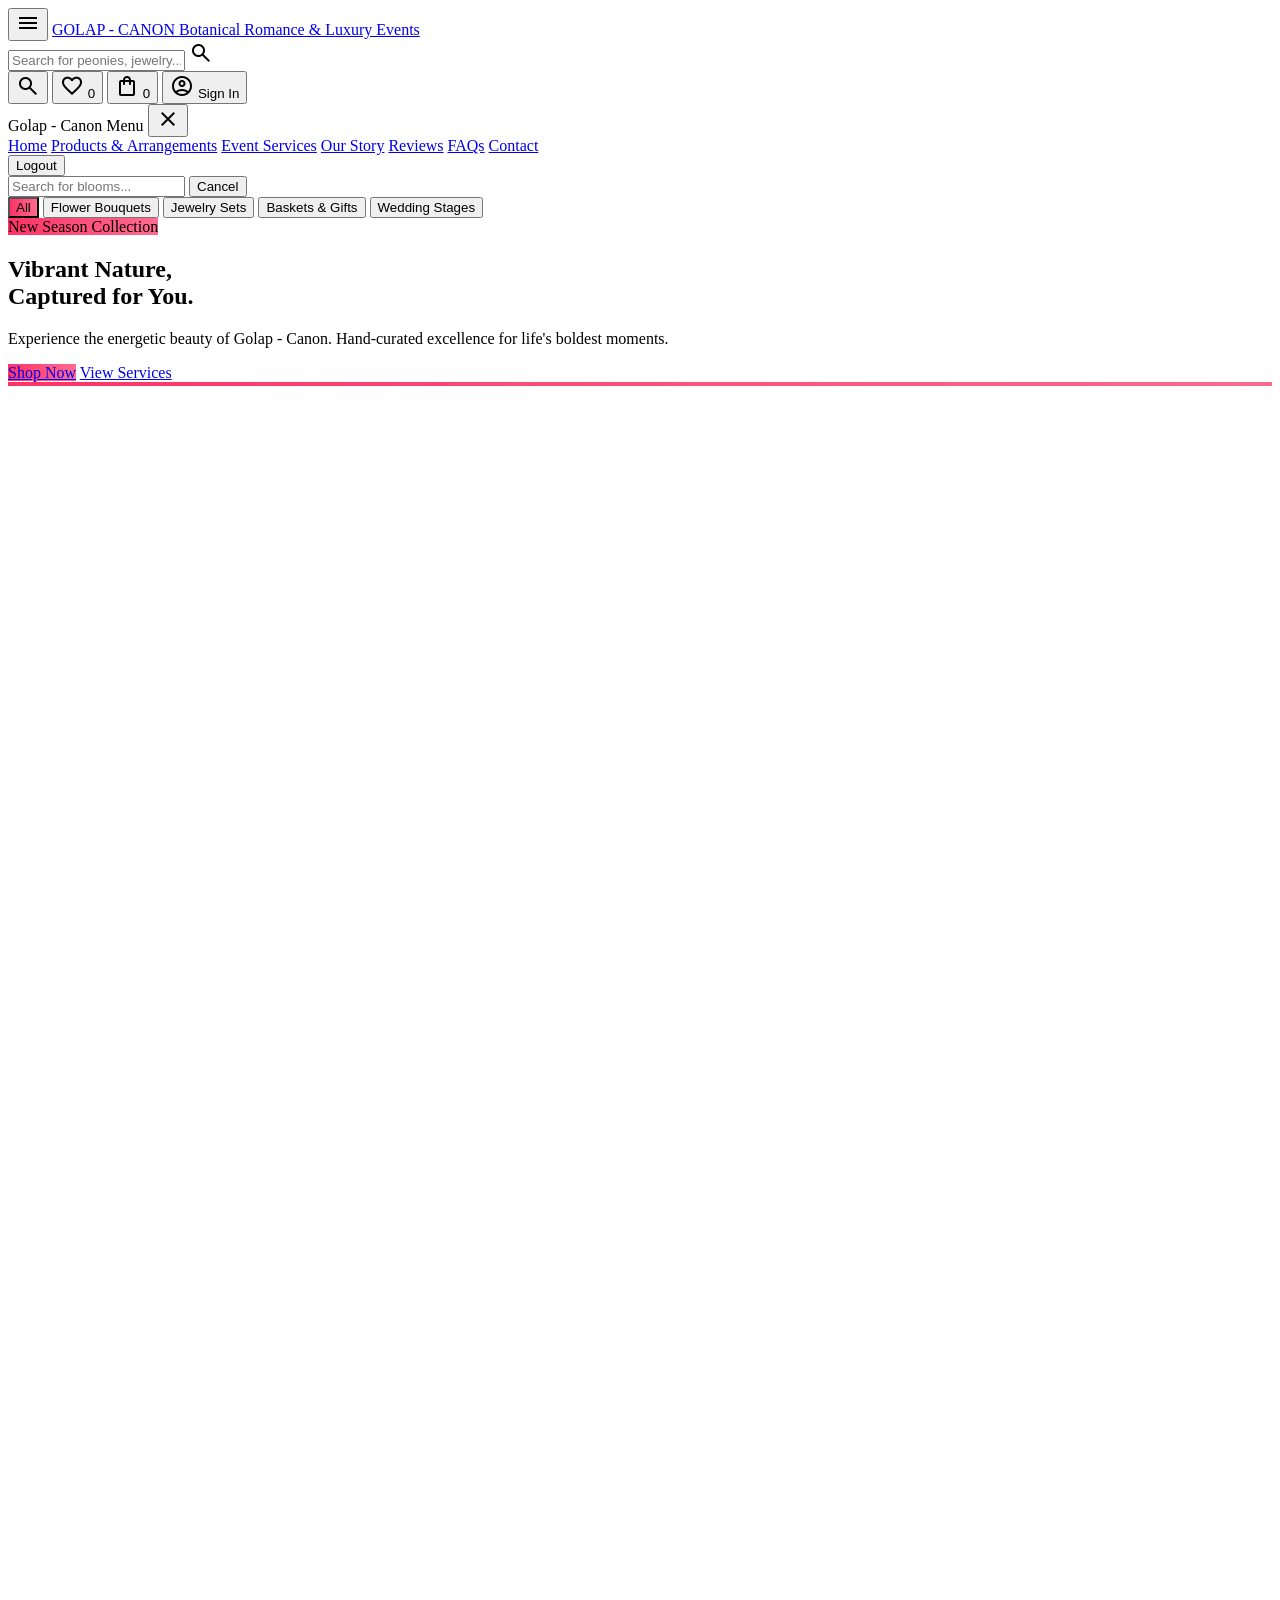
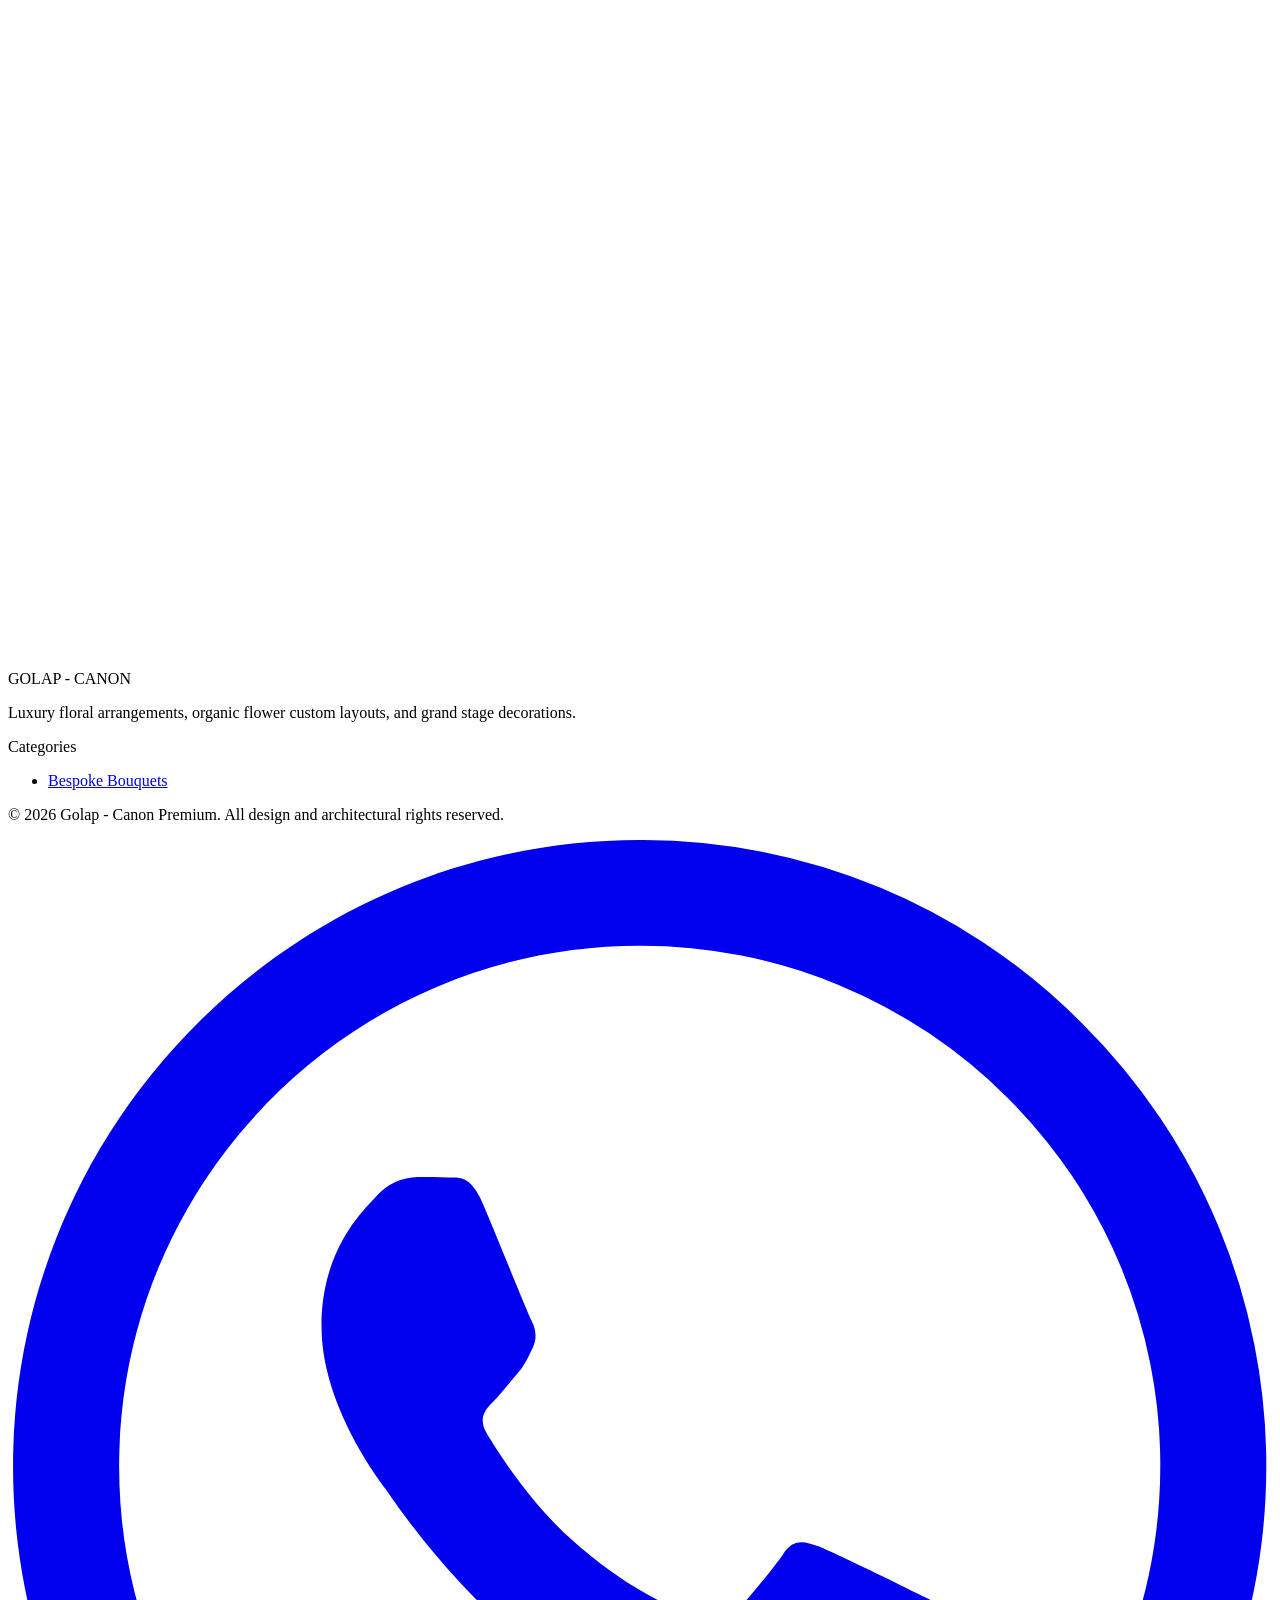
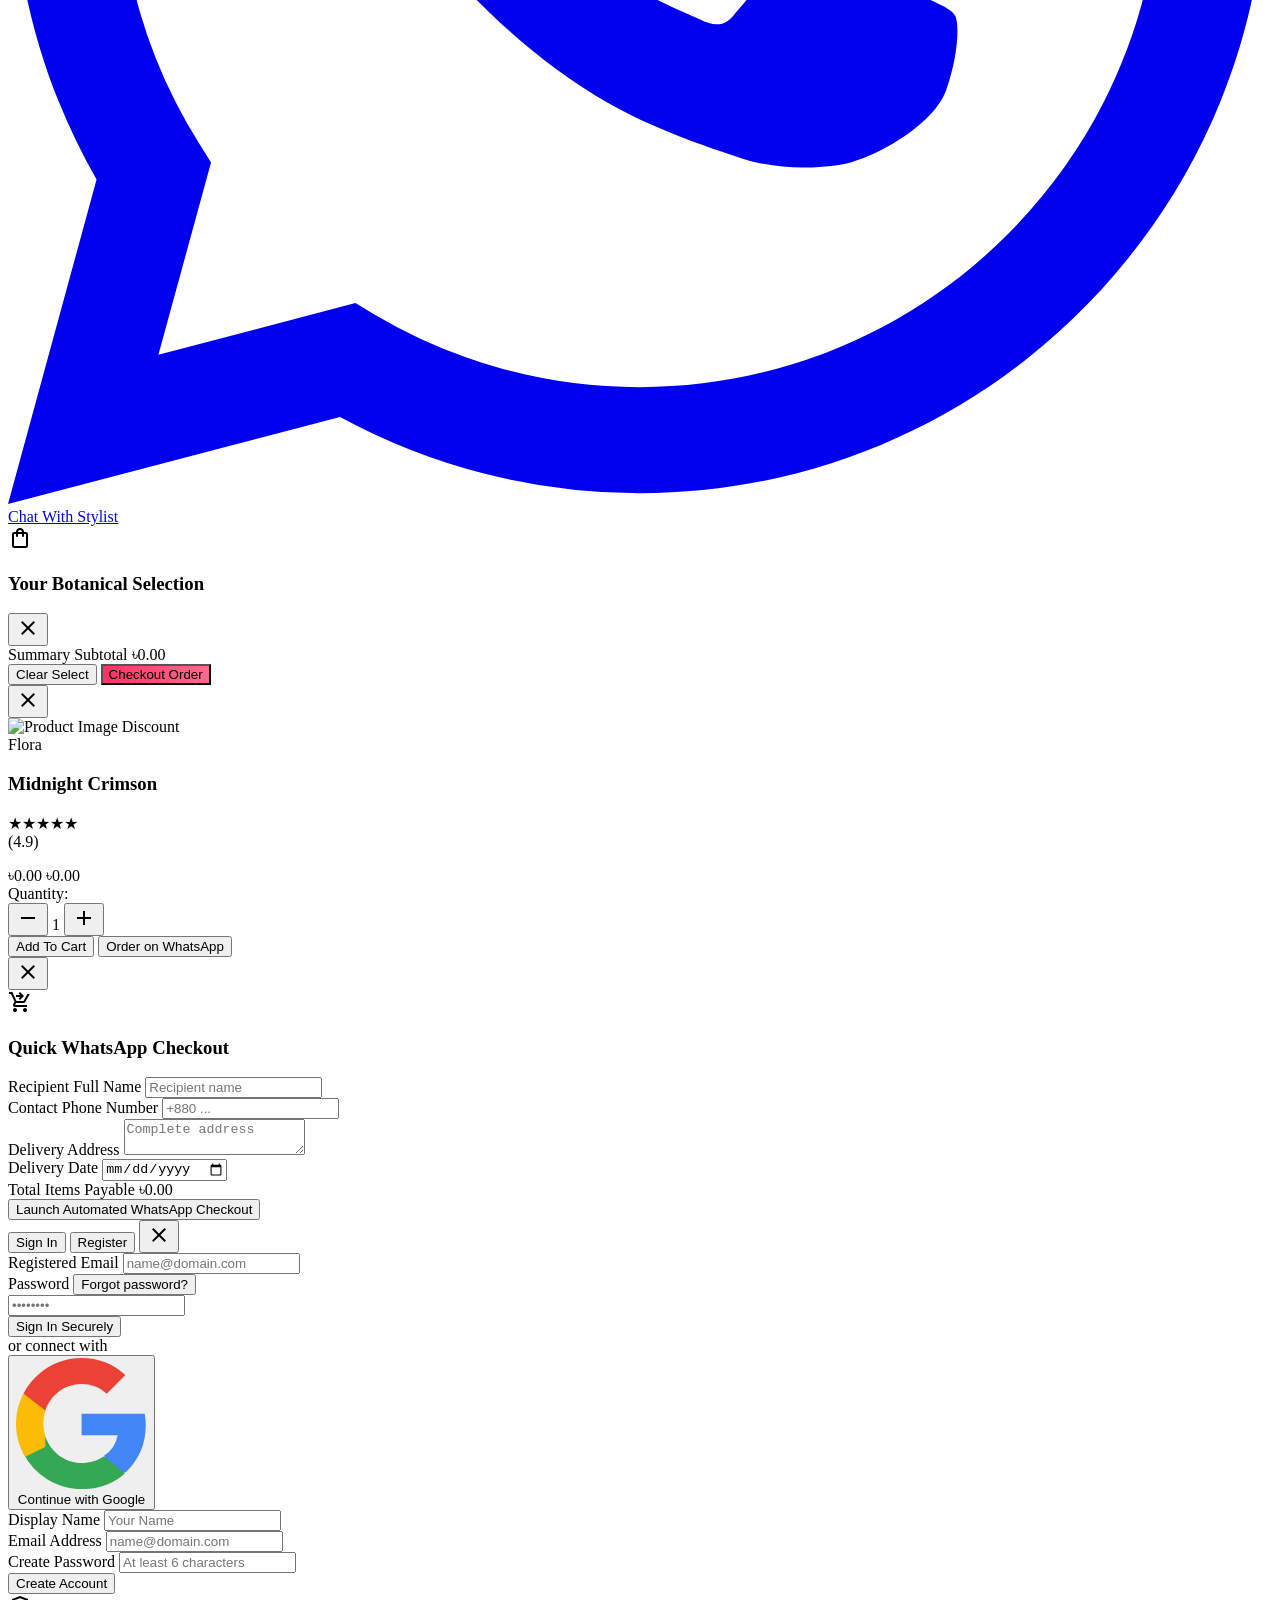
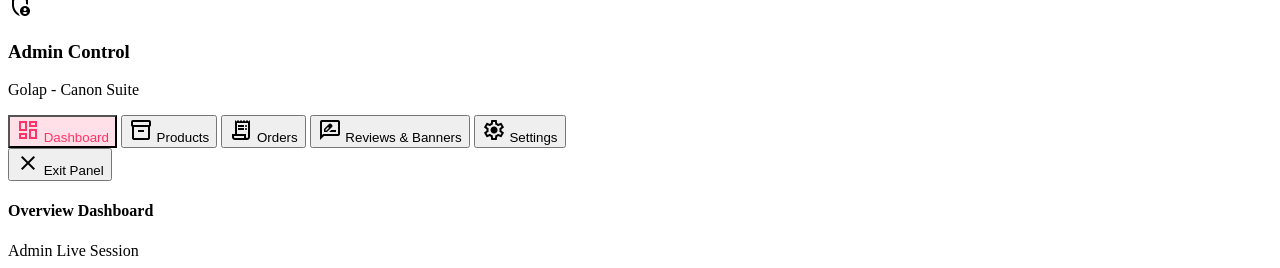
==== commit 7a7d01d4: "Add files via upload" ====
--- a/index.html
+++ b/index.html
@@ -3,7 +3,7 @@
 <head>
     <meta charset="utf-8"/>
     <meta content="width=device-width, initial-scale=1.0" name="viewport"/>
-    <title>Golap - Canon | Botanical Romance &amp; Luxury Events</title>
+    <title>Golap - Canon | Premium Botanical Romance &amp; Event Styling</title>
     
     <!-- SEO Meta Tags -->
     <meta name="description" content="Golap - Canon is a premium flower boutique and luxury event management styling service. Discover seasonal floral bouquets, wedding decorations, bespoke jewelry sets, and custom arrangements." />
@@ -225,7 +225,7 @@
         </section>
 
         <!-- DYNAMIC FILTER AND SHOPPING CONTAINER -->
-        <section id="products-showcase" class="mt-16 px-4 md:px-16 reveal">
+        <section id="products-showcase" class="mt-16 reveal px-4 md:px-16">
             <div class="flex flex-col md:flex-row justify-between items-start md:items-end gap-6 mb-10">
                 <div>
                     <span class="text-primary font-label-md tracking-widest uppercase font-bold">Curated Flora</span>
@@ -239,8 +239,8 @@
                         <span class="material-symbols-outlined absolute left-3 top-1/2 -translate-y-1/2 text-primary text-xl">search</span>
                     </div>
                     <div class="flex items-center gap-4">
-                        <input id="price-range" class="accent-primary flex-1 h-1 bg-surface rounded-lg appearance-none cursor-pointer" type="range" min="10" max="1000" value="1000"/>
-                        <span id="price-val" class="text-xs text-primary font-bold min-w-[50px] text-right">$1000</span>
+                        <input id="price-range" class="accent-primary flex-1 h-1 bg-surface rounded-lg appearance-none cursor-pointer" type="range" min="100" max="50000" value="50000"/>
+                        <span id="price-val" class="text-xs text-primary font-bold min-w-[70px] text-right">৳50000</span>
                     </div>
                     <div class="flex justify-end gap-2 items-center">
                         <select id="sort-select" class="w-full bg-surface text-on-surface border border-white/10 rounded-lg text-xs p-2 focus:ring-1 focus:ring-primary focus:border-transparent outline-none cursor-pointer">
@@ -520,7 +520,7 @@
             <div class="p-6 bg-surface-dim border-t border-white/5 space-y-4">
                 <div class="flex justify-between items-center text-sm font-bold">
                     <span>Summary Subtotal</span>
-                    <span id="cart-subtotal" class="text-primary text-base font-black">$0.00</span>
+                    <span id="cart-subtotal" class="text-primary text-base font-black">৳0.00</span>
                 </div>
                 <div class="grid grid-cols-2 gap-2">
                     <button id="clear-cart-btn" class="py-3 bg-surface hover:bg-white/5 text-xs font-bold uppercase border border-white/10 rounded-lg text-on-variant transition">Clear Select</button>
@@ -550,8 +550,8 @@
                         </div>
                         <p id="qv-desc" class="text-on-variant/80 text-xs leading-relaxed mt-4"></p>
                         <div class="flex items-baseline gap-2 mt-4">
-                            <span id="qv-price" class="text-primary font-black text-xl">$0.00</span>
-                            <span id="qv-old-price" class="text-on-variant/50 line-through text-xs">$0.00</span>
+                            <span id="qv-price" class="text-primary font-black text-xl">৳0.00</span>
+                            <span id="qv-old-price" class="text-on-variant/50 line-through text-xs">৳0.00</span>
                         </div>
                     </div>
                     <div class="mt-6 pt-6 border-t border-white/5 space-y-4">
@@ -602,7 +602,7 @@
                 <div class="border-t border-white/5 pt-4 mt-6">
                     <div class="flex justify-between items-center text-sm font-bold mb-4">
                         <span>Total Items Payable</span>
-                        <span id="wa-checkout-total" class="text-primary text-base font-black">$0.00</span>
+                        <span id="wa-checkout-total" class="text-primary text-base font-black">৳0.00</span>
                     </div>
                     <button type="submit" class="w-full py-3.5 bg-[#25D366] hover:bg-[#1ebd54] text-white text-xs font-bold uppercase tracking-widest rounded-lg transition duration-300 flex items-center justify-center gap-2">
                         Launch Automated WhatsApp Checkout
--- a/style.css
+++ b/style.css
@@ -78,7 +78,7 @@
         box-shadow: 0 0 0 15px rgba(255, 51, 102, 0);
     }
     100% {
-        box-shadow: 0 0 0 0 rgba(255, 51, 102, 0);
+        box-shadow: 0 0 0 0 rgba(255, 51, 102, 0.7);
     }
 }
 
